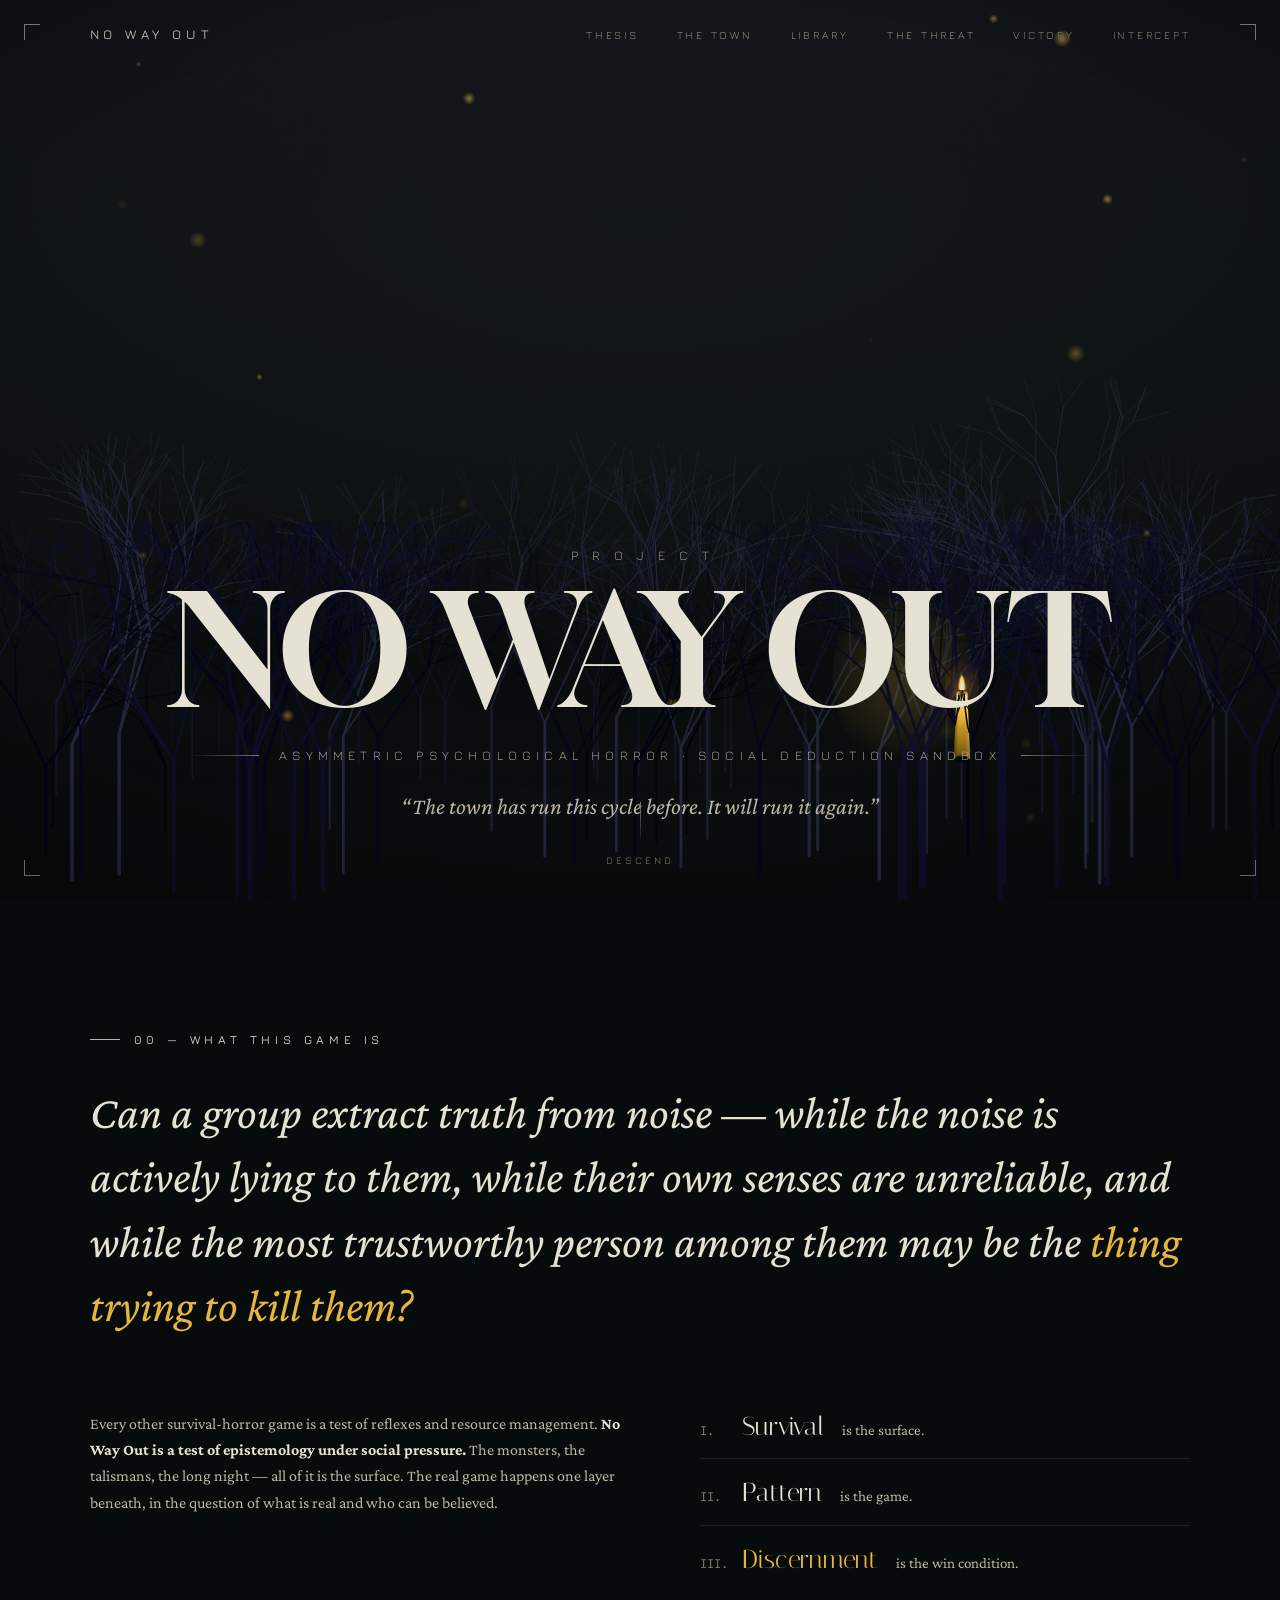
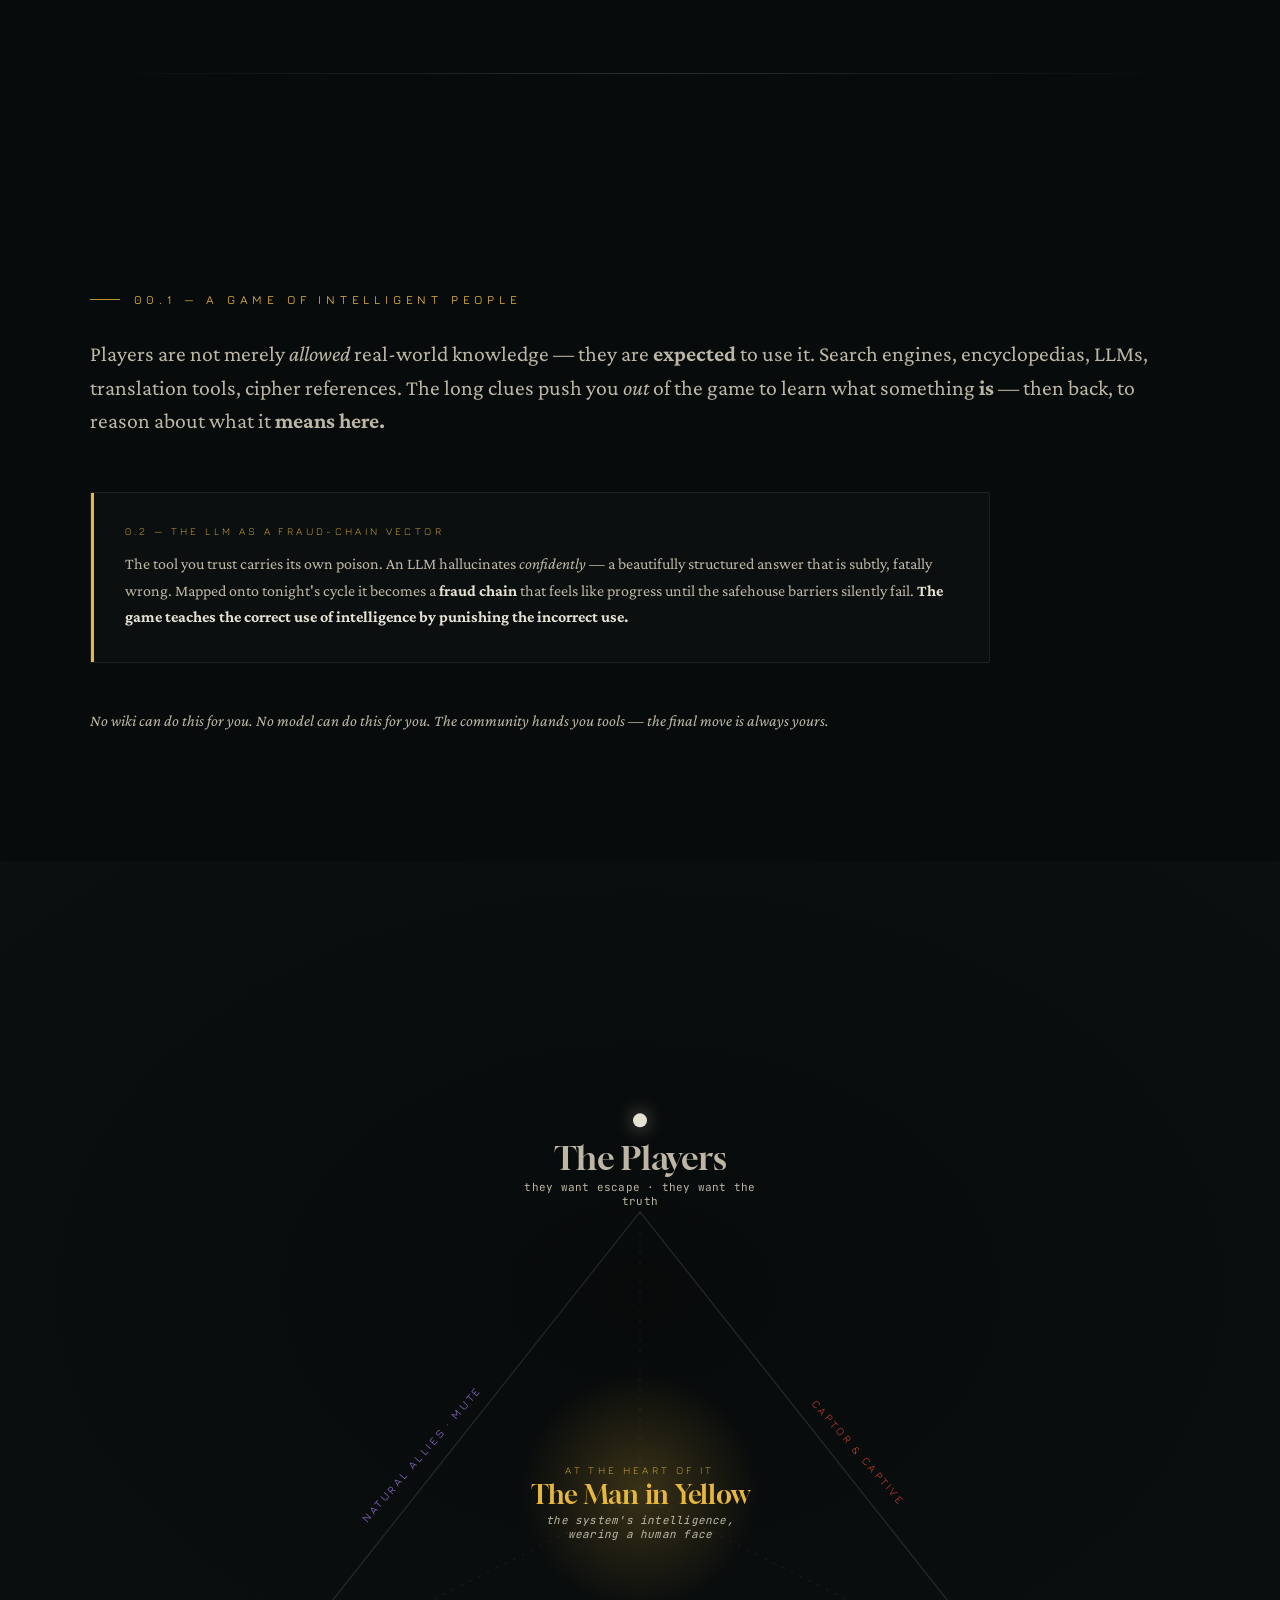
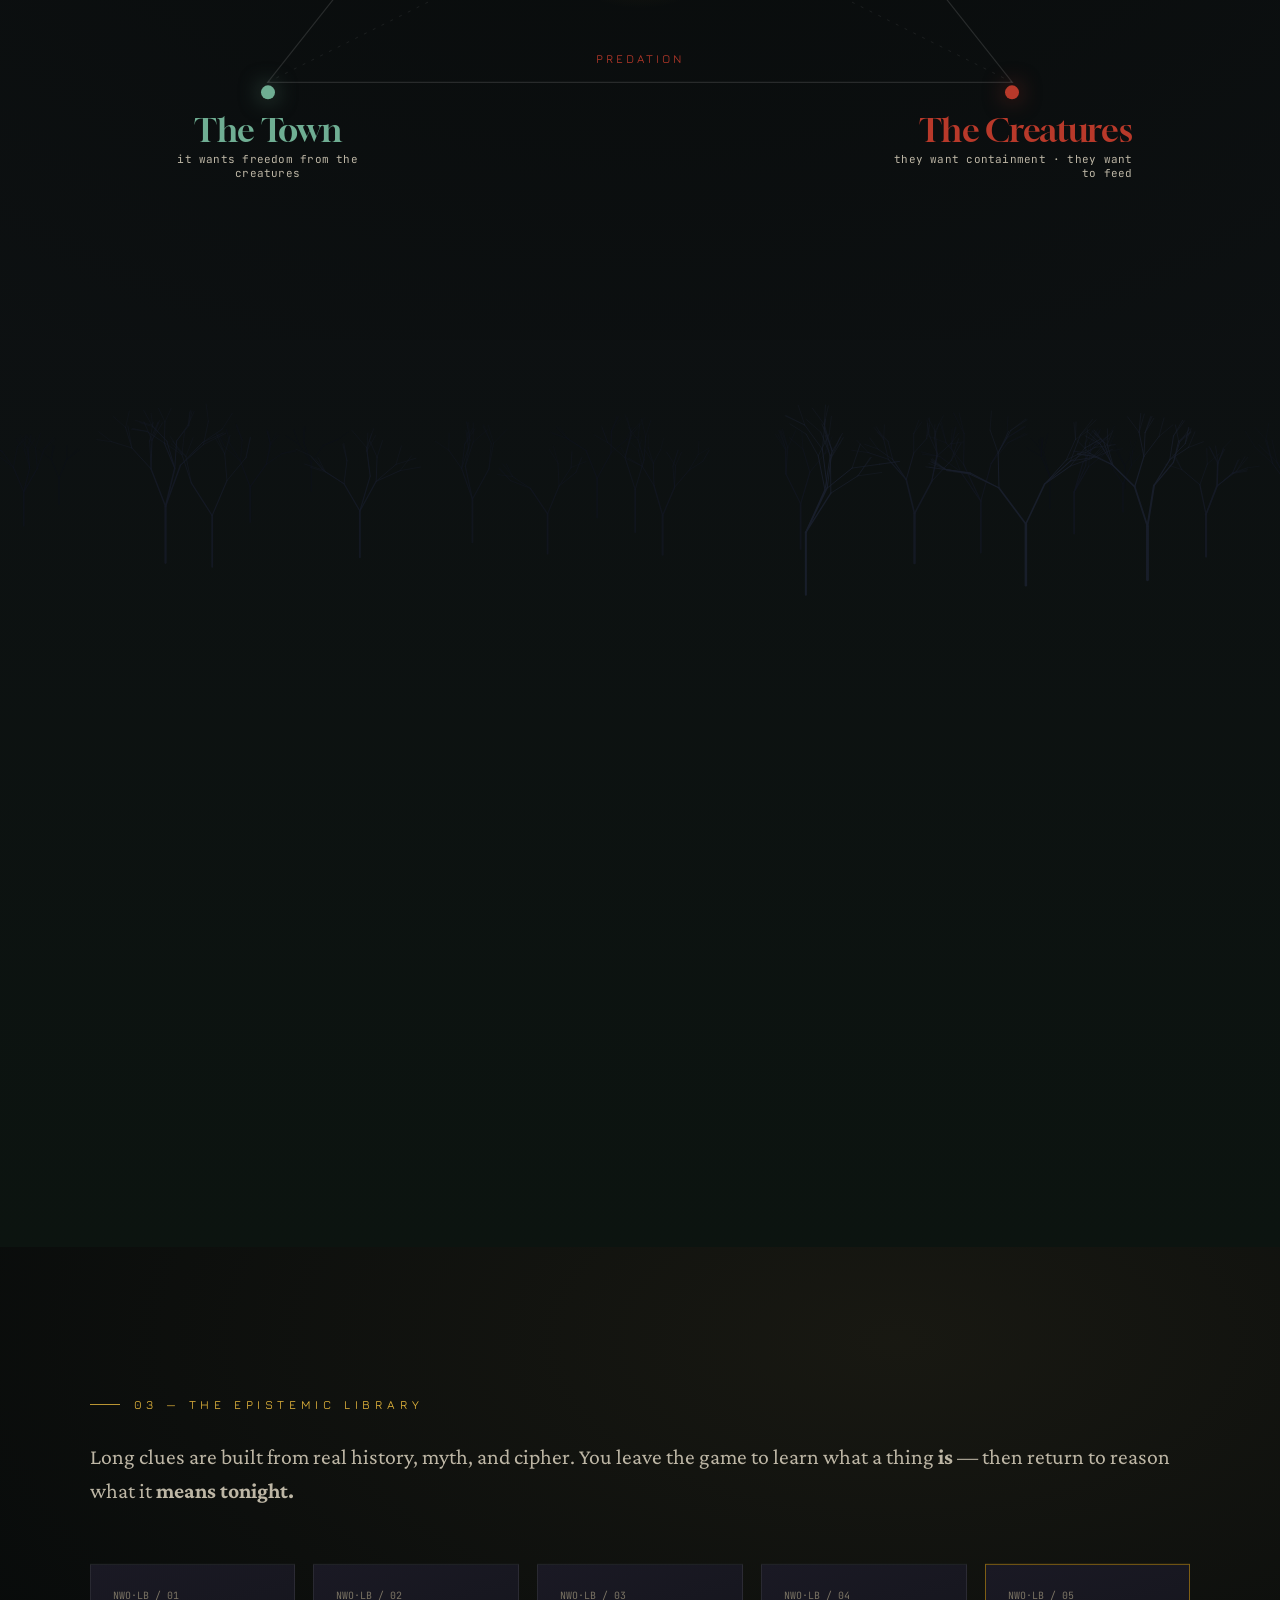
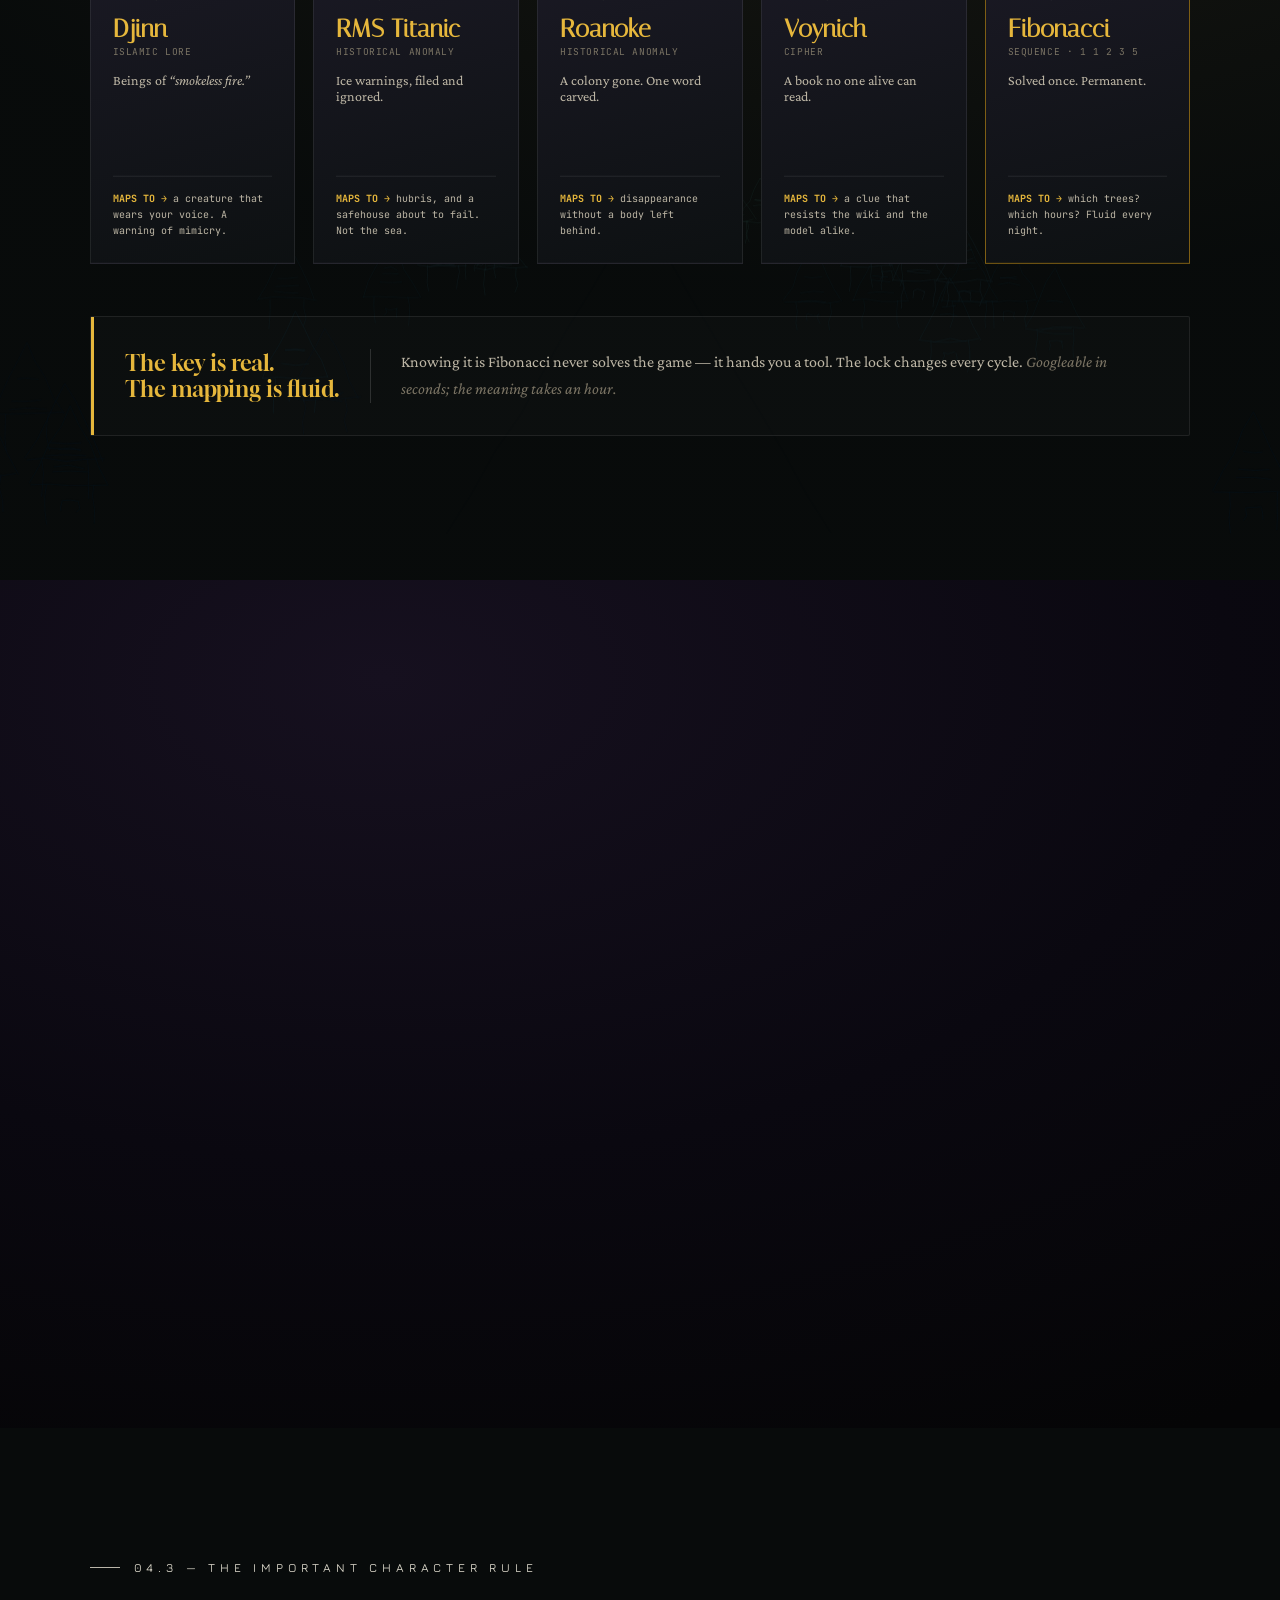
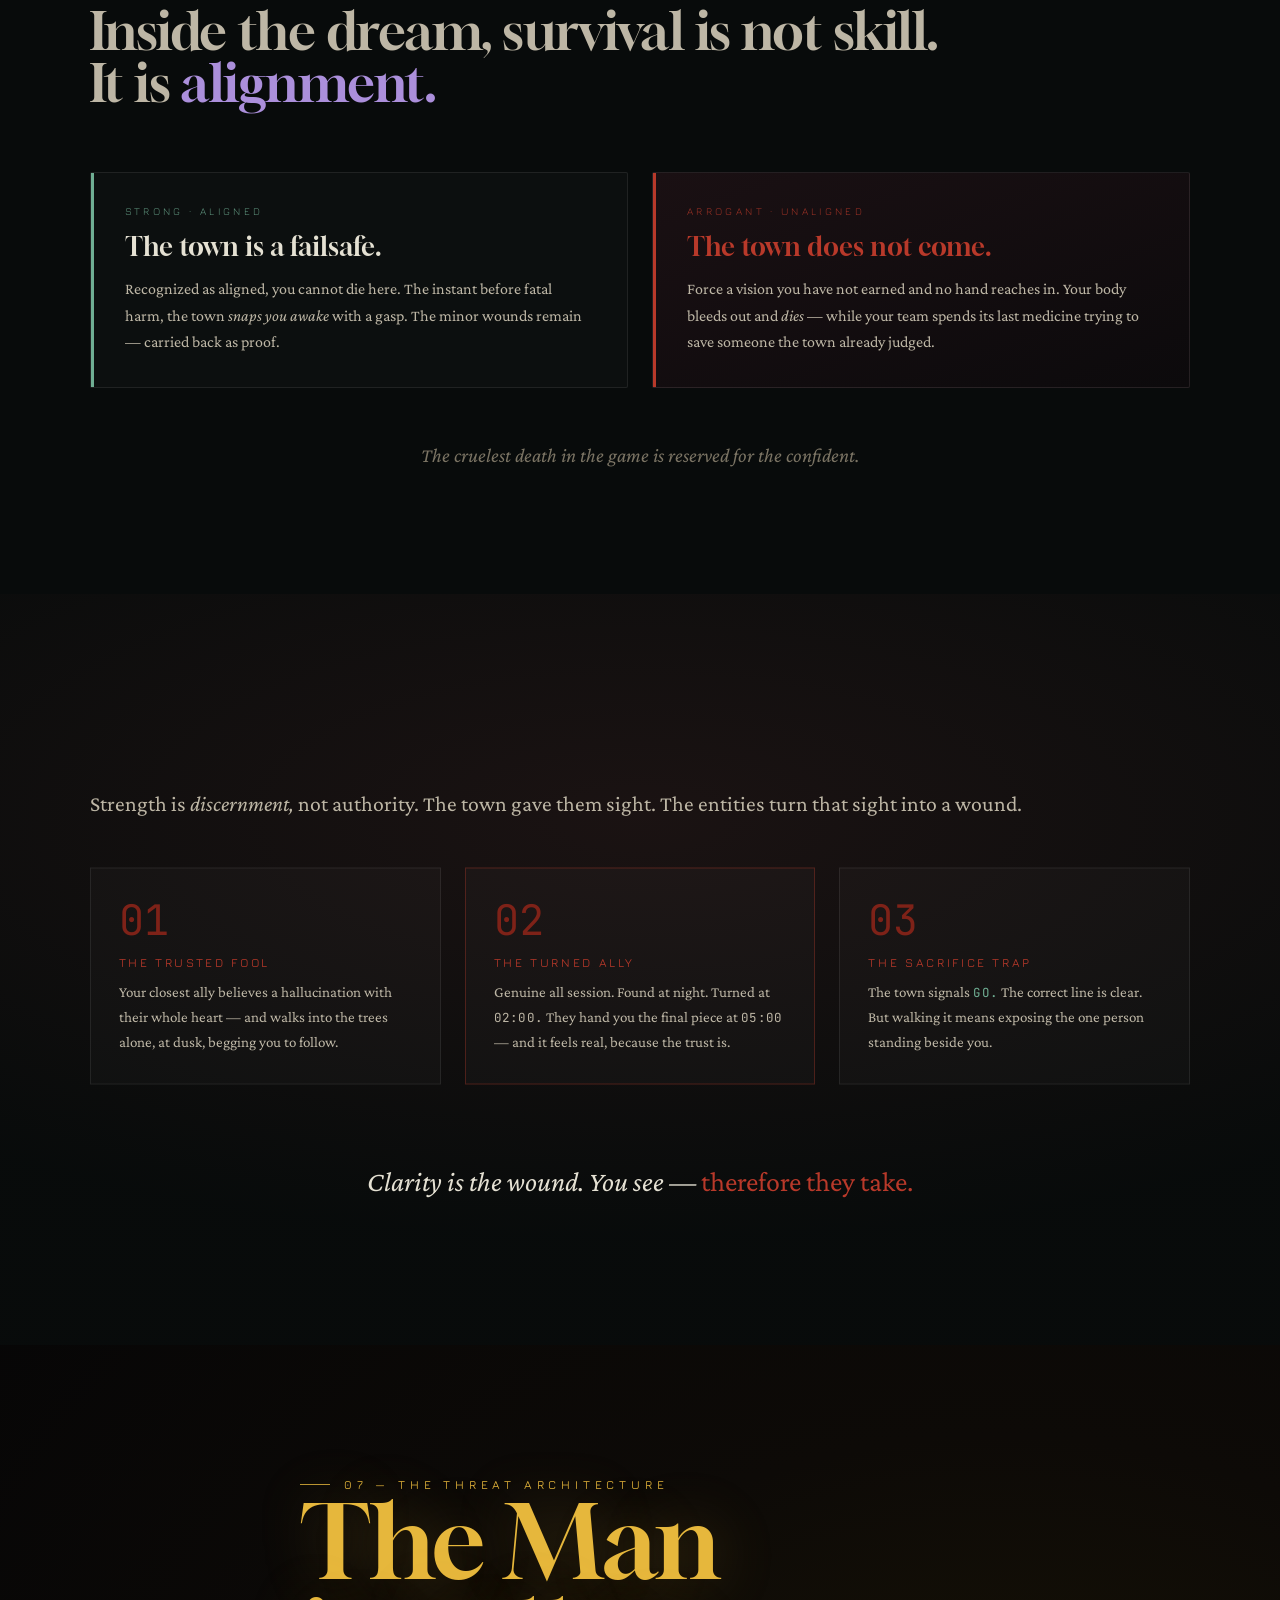
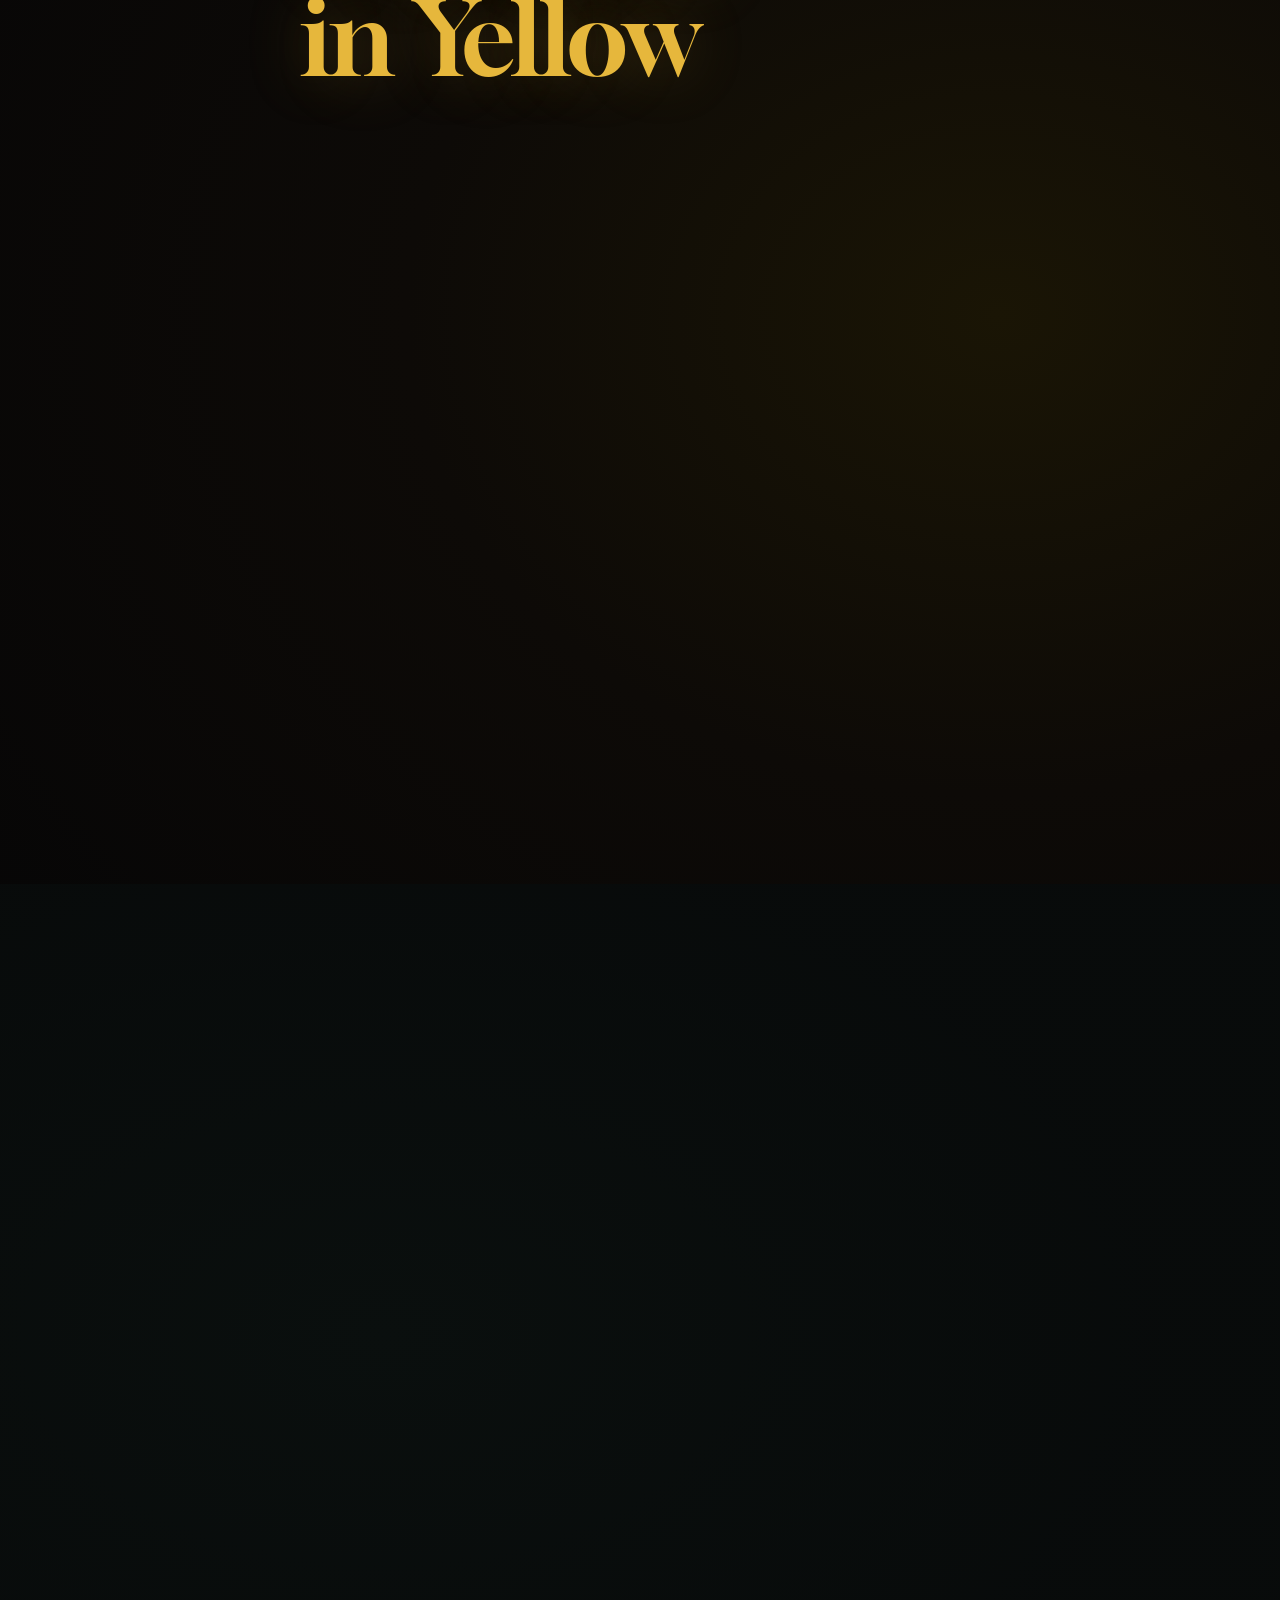
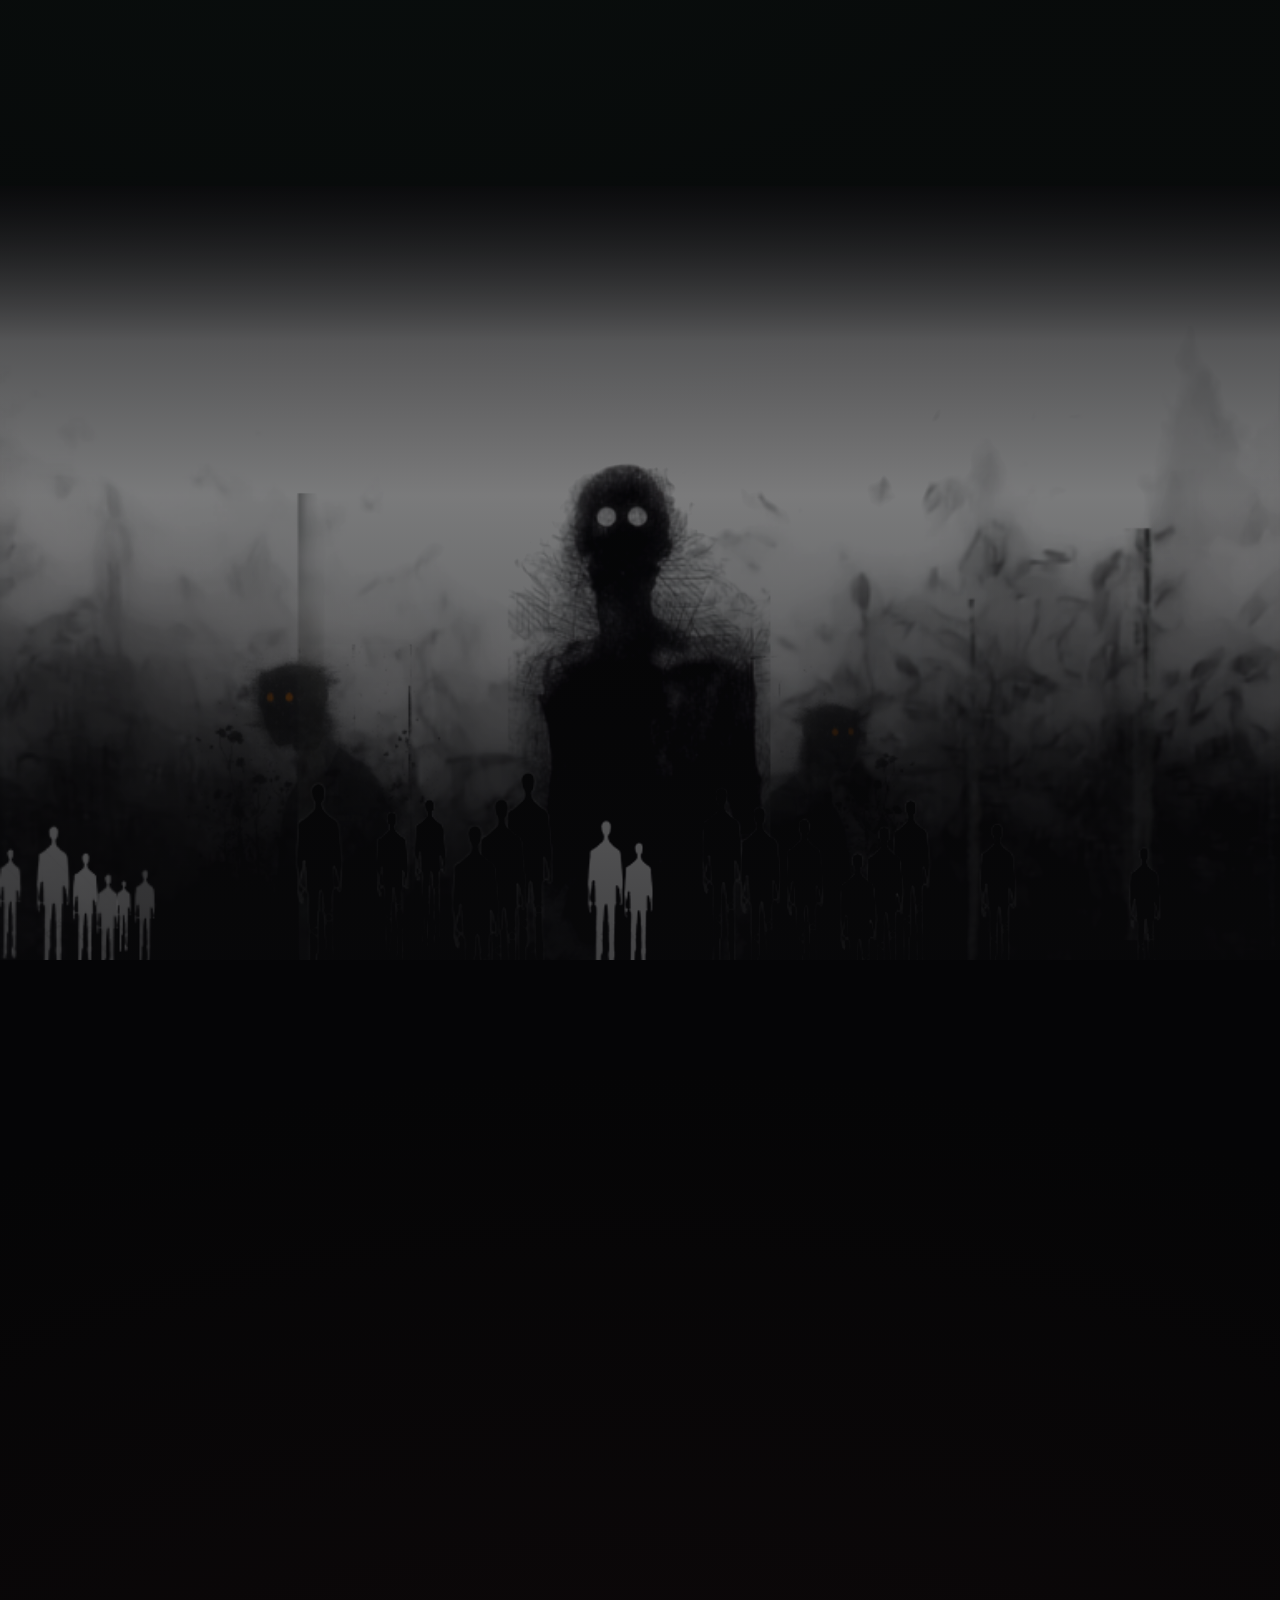
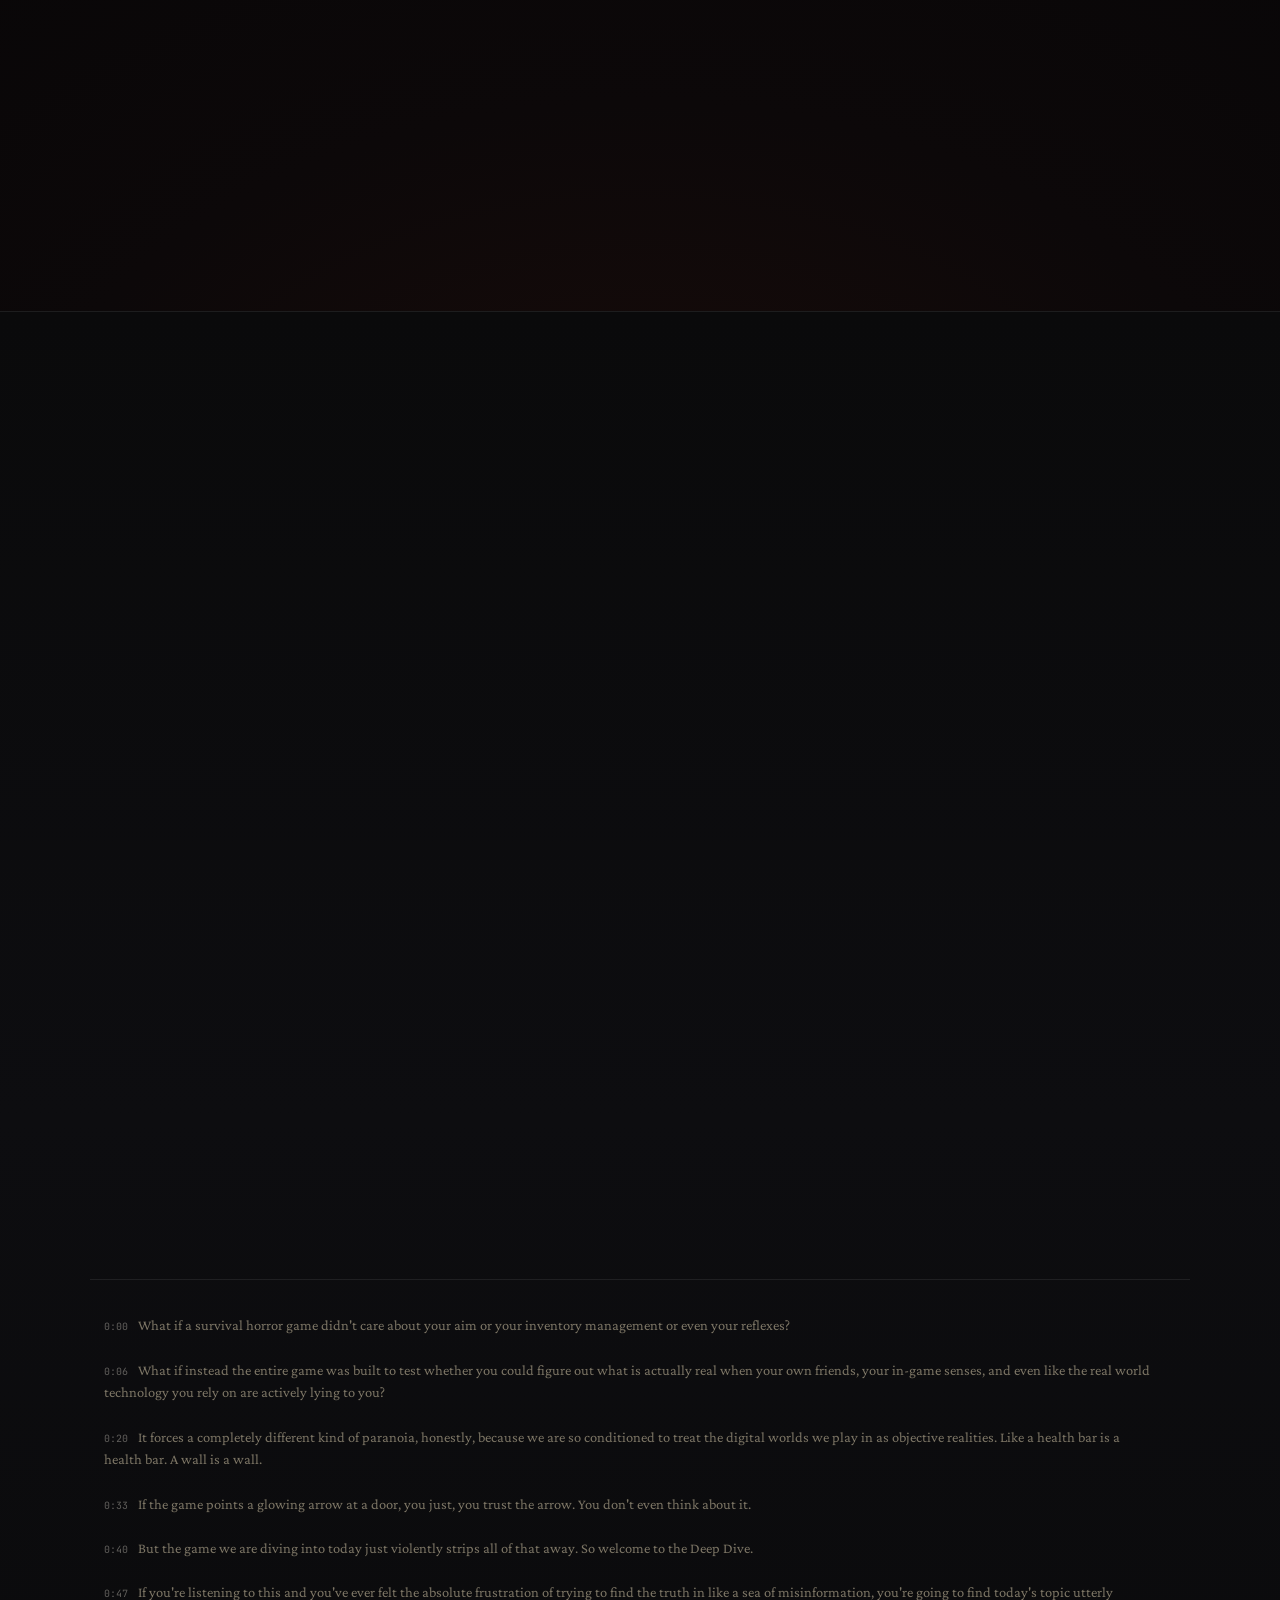
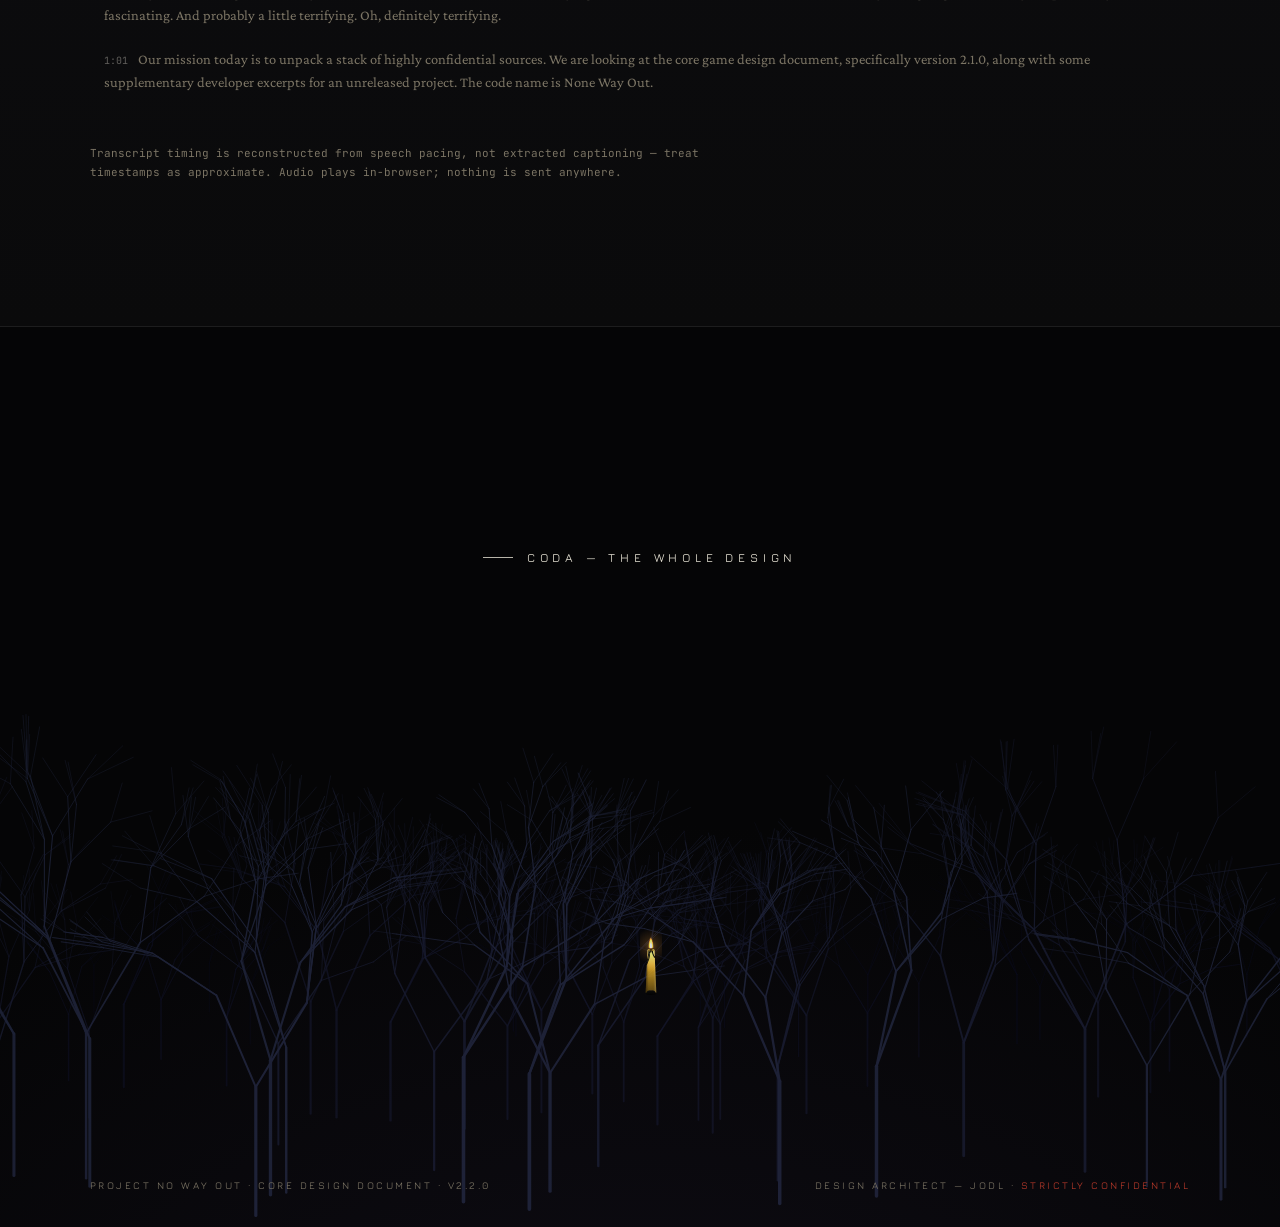
==== index.html @ ec14d5bc "No Way Out v2: living candle (continuous flame + molten black wax dripping to a pool), site integrat" ====
<!DOCTYPE html>
<html lang="en">
<head>
<meta charset="UTF-8">
<meta name="viewport" content="width=device-width, initial-scale=1.0">
<title>NO WAY OUT — Asymmetric Psychological Horror</title>
<meta name="description" content="No Way Out — an asymmetric psychological horror and social deduction sandbox. The town has run this cycle before. It will run it again.">
<link rel="stylesheet" href="assets/style.css">
<link rel="stylesheet" href="assets/sections.css">
</head>
<body>

<div class="grain"></div>
<div id="sky-veil" aria-hidden="true"></div>
<div class="vignette-fixed"></div>
<div class="corner-frame tl"></div><div class="corner-frame tr"></div>
<div class="corner-frame bl"></div><div class="corner-frame br"></div>

<nav class="nav">
  <div class="nav-mark">NO WAY OUT</div>
  <div class="nav-links">
    <a href="#thesis">Thesis</a>
    <a href="#town">The Town</a>
    <a href="#library">Library</a>
    <a href="#yellow">The Threat</a>
    <a href="#victory">Victory</a>
    <a href="#intercept">Intercept</a>
  </div>
</nav>

<!-- ============================================================ HERO ============================================================ -->
<header class="hero" id="top">
  <canvas class="hero-trees-far" data-forest="far" data-seed="7" aria-hidden="true"></canvas>
  <canvas class="hero-trees-near" data-forest="near" data-seed="23" aria-hidden="true"></canvas>
  <canvas class="hero-particles" data-embers data-count="20" data-color="230,183,60" data-speed="0.6" aria-hidden="true"></canvas>
  <canvas class="atmos-canvas" data-rain data-count="90" data-phases="night,lockdown" aria-hidden="true"></canvas>

  <div class="hero-glow" style="width:140px;height:200px;right:24%;bottom:14%;"></div>
  <div class="hero-figure-wrap float-anim" data-figure style="right:23.5%;bottom:13%;width:34px;height:140px;"></div>

  <div class="hero-content">
    <div class="hero-kicker">PROJECT</div>
    <h1 class="hero-title">NO WAY OUT</h1>
    <div class="hero-sub">
      <span class="ln"></span>
      <span>Asymmetric Psychological Horror &middot; Social Deduction Sandbox</span>
      <span class="ln r"></span>
    </div>
    <p class="hero-tagline">&ldquo;The town has run this cycle before. It will run it again.&rdquo;</p>
  </div>

  <div class="hero-scroll"><div class="line"></div><span>Descend</span></div>
</header>

<!-- ============================================================ THESIS ============================================================ -->
<section class="section thesis" id="thesis">
  <canvas class="atmos-canvas" data-dust data-count="12" data-color="180,170,155" aria-hidden="true"></canvas>
  <div class="wrap">
    <div class="kicker reveal">00 — What This Game Is</div>
    <p class="thesis-q reveal reveal-delay-1" style="margin-top:34px">
      Can a group extract truth from noise — while the noise is actively lying to them, while their
      own senses are unreliable, and while the most trustworthy person among them may be the
      <span class="hl">thing trying to kill them?</span>
    </p>

    <div class="thesis-grid">
      <p class="body-text reveal reveal-delay-2">
        Every other survival-horror game is a test of reflexes and resource management.
        <b>No Way Out is a test of epistemology under social pressure.</b> The monsters, the talismans,
        the long night &mdash; all of it is the surface. The real game happens one layer beneath, in the
        question of what is real and who can be believed.
      </p>
      <div class="thesis-trinity reveal reveal-delay-3">
        <div class="trinity-row"><span class="trinity-num">I.</span><span class="trinity-word">Survival</span><span class="body-text" style="font-size:15px">is the surface.</span></div>
        <div class="trinity-row"><span class="trinity-num">II.</span><span class="trinity-word">Pattern</span><span class="body-text" style="font-size:15px">is the game.</span></div>
        <div class="trinity-row"><span class="trinity-num">III.</span><span class="trinity-word y">Discernment</span><span class="body-text" style="font-size:15px">is the win condition.</span></div>
      </div>
    </div>

    <div class="hairline reveal" style="margin-top:9vh"></div>
    <p class="body-text reveal" style="margin-top:30px;font-style:italic;font-size:17px;max-width:900px">
      The laws are constant. The board is never the same twice &mdash; like chess. There is always a
      correct line of play. It simply hides inside the noise until someone strong enough sees it.
    </p>
  </div>
</section>

<!-- ============================================================ INTELLIGENT PEOPLE ============================================================ -->
<section class="section thesis" id="intelligence" style="padding-top:0">
  <canvas class="atmos-canvas" data-dust data-count="10" data-color="170,165,150" aria-hidden="true"></canvas>
  <div class="wrap">
    <div class="kicker reveal" style="--accent:var(--yellow)">00.1 — A Game of Intelligent People</div>
    <p class="lead reveal reveal-delay-1" style="margin-top:30px;max-width:1100px">
      Players are not merely <em>allowed</em> real-world knowledge &mdash; they are <b>expected</b> to use it.
      Search engines, encyclopedias, LLMs, translation tools, cipher references. The long clues push
      you <em>out</em> of the game to learn what something <b>is</b> &mdash; then back, to reason about
      what it <b>means here.</b>
    </p>

    <div class="card reveal reveal-delay-2" style="margin-top:6vh;max-width:900px;--accent:var(--yellow)">
      <div class="edge"></div>
      <div class="eyebrow" style="color:var(--yellow)">0.2 — THE LLM AS A FRAUD-CHAIN VECTOR</div>
      <p class="body-text" style="margin-top:14px">
        The tool you trust carries its own poison. An LLM hallucinates <em>confidently</em> &mdash; a
        beautifully structured answer that is subtly, fatally wrong. Mapped onto tonight's cycle it
        becomes a <b>fraud chain</b> that feels like progress until the safehouse barriers silently fail.
        <b>The game teaches the correct use of intelligence by punishing the incorrect use.</b>
      </p>
    </div>
    <p class="body-text reveal reveal-delay-3" style="margin-top:5vh;font-style:italic;max-width:760px">
      No wiki can do this for you. No model can do this for you. The community hands you tools &mdash;
      the final move is always yours.
    </p>
  </div>
</section>

<!-- ============================================================ THREE-WAY WAR ============================================================ -->
<section class="section war" id="war">
  <canvas class="atmos-canvas" data-dust data-count="14" data-color="160,155,145" aria-hidden="true"></canvas>
  <div class="wrap">
    <div class="kicker reveal">02 — A Three-Way War</div>

    <div class="war-diagram reveal reveal-delay-1 hide-mobile">
      <svg class="war-svg"></svg>
      <div class="war-node" style="left:50%;top:9%">
        <div class="war-dot" style="background:var(--bone);box-shadow:0 0 18px rgba(232,225,211,.5)"></div>
        <h3>The Players</h3><p>they want escape &middot; they want the truth</p>
      </div>
      <div class="war-node" style="left:88%;top:91%;text-align:right">
        <div class="war-dot" style="background:var(--blood);box-shadow:0 0 22px rgba(184,57,42,.6)"></div>
        <h3 style="color:var(--blood)">The Creatures</h3><p>they want containment &middot; they want to feed</p>
      </div>
      <div class="war-node" style="left:12%;top:91%">
        <div class="war-dot" style="background:var(--moss-b);box-shadow:0 0 22px rgba(111,174,147,.6)"></div>
        <h3 style="color:var(--moss-b)">The Town</h3><p>it wants freedom from the creatures</p>
      </div>
      <div class="war-node" style="left:50%;top:58%;width:300px">
        <div class="eyebrow" style="color:var(--yellow)">AT THE HEART OF IT</div>
        <h3 style="color:var(--yellow);font-size:clamp(18px,2vw,26px);margin-top:6px">The Man in Yellow</h3>
        <p style="font-style:italic">the system's intelligence,<br>wearing a human face</p>
      </div>
    </div>

    <div class="war-mobile show-mobile reveal reveal-delay-1">
      <div class="war-mobile-node">
        <div class="war-dot" style="background:var(--bone);box-shadow:0 0 18px rgba(232,225,211,.5)"></div>
        <h3>The Players</h3><p>they want escape &middot; they want the truth</p>
      </div>
      <div class="war-mobile-line"></div>
      <div class="war-mobile-node">
        <div class="eyebrow" style="color:var(--yellow)">AT THE HEART OF IT</div>
        <h3 style="color:var(--yellow);margin-top:6px">The Man in Yellow</h3>
        <p style="font-style:italic">the system's intelligence, wearing a human face</p>
      </div>
      <div class="war-mobile-line"></div>
      <div class="war-mobile-pair">
        <div class="war-mobile-node">
          <div class="war-dot" style="background:var(--moss-b);box-shadow:0 0 22px rgba(111,174,147,.6)"></div>
          <h3 style="color:var(--moss-b)">The Town</h3><p>freedom from the creatures</p>
        </div>
        <div class="war-mobile-node">
          <div class="war-dot" style="background:var(--blood);box-shadow:0 0 22px rgba(184,57,42,.6)"></div>
          <h3 style="color:var(--blood)">The Creatures</h3><p>containment &middot; to feed</p>
        </div>
      </div>
    </div>
  </div>
</section>

<!-- ============================================================ THE TOWN ============================================================ -->
<section class="section town" id="town">
  <canvas class="hero-trees-far" data-forest="thin" data-seed="51" style="opacity:.35;height:30%;bottom:auto;top:0" aria-hidden="true"></canvas>
  <canvas class="town-leaves" data-leaves data-count="16" data-color="111,174,147" aria-hidden="true"></canvas>
  <div class="wrap" style="position:relative;z-index:5">
    <div class="kicker reveal" style="--accent:var(--moss-b)">02.1 — The Town Is a Trapped Ally</div>
    <p class="lead reveal reveal-delay-1" style="margin-top:30px;max-width:980px">
      The town is not a neutral map. It is a fellow prisoner &mdash; trapped longer than any survivor,
      desperate for the same freedom. It cannot speak. It can only <em>reduce friction</em> when you
      move toward the correct pattern.
    </p>
    <h2 class="town-headline reveal reveal-delay-2">
      The town never grants <span class="safe">safety.</span><br>It grants <span class="assist">assistance.</span>
    </h2>

    <div class="town-cards">
      <div class="card reveal reveal-delay-2" style="--accent:var(--moss-b)">
        <div class="edge"></div>
        <div class="eyebrow" style="color:var(--moss-b)">WHEN YOU MOVE TOWARD TRUTH</div>
        <p class="body-text" style="margin-top:12px">A stuck door becomes openable. A creature looks away at the right moment. The fog thins along one path. Not rescue &mdash; a lowering of resistance.</p>
      </div>
      <div class="card reveal reveal-delay-3" style="--accent:var(--ash2)">
        <div class="edge"></div>
        <div class="eyebrow">WHEN YOU MOVE TOWARD ERROR</div>
        <p class="body-text" style="margin-top:12px">Not punishment &mdash; <em>withdrawal.</em> The signs simply stop. The town goes neutral and quiet, and the world returns to full indifference. The silence <em>is</em> the warning.</p>
      </div>
    </div>
    <p class="body-text reveal" style="margin-top:6vh;max-width:900px">
      <b style="color:var(--moss-b)">Assistance is individual-origin.</b> Strong players receive signs; the weak receive silence.
      Stand beside someone strong, and you witness what they witness &mdash; which is why <em>who you keep close</em> is itself a mechanic.
    </p>
  </div>
</section>

<!-- ============================================================ EPISTEMIC LIBRARY ============================================================ -->
<section class="section library" id="library">
  <canvas class="atmos-canvas" data-dust data-count="18" data-color="200,195,185" aria-hidden="true"></canvas>
  <canvas class="atmos-canvas" data-structures="huts" data-seed="14" data-count="30" style="z-index:2;opacity:1" aria-hidden="true"></canvas>
  <div class="wrap">
    <div class="kicker reveal" style="--accent:var(--yellow)">03 — The Epistemic Library</div>
    <p class="lead reveal reveal-delay-1" style="margin-top:28px;max-width:1100px">
      Long clues are built from real history, myth, and cipher. You leave the game to learn what a
      thing <b>is</b> &mdash; then return to reason what it <b>means tonight.</b>
    </p>

    <div class="lib-grid">
      <div class="lib-card reveal reveal-delay-1">
        <div class="idx">NWO&middot;LB / 01</div>
        <h4>Djinn</h4><div class="tag">ISLAMIC LORE</div>
        <p class="desc">Beings of <em>&ldquo;smokeless fire.&rdquo;</em></p>
        <div class="maps"><b>MAPS TO →</b> a creature that wears your voice. A warning of mimicry.</div>
      </div>
      <div class="lib-card reveal reveal-delay-2">
        <div class="idx">NWO&middot;LB / 02</div>
        <h4>RMS Titanic</h4><div class="tag">HISTORICAL ANOMALY</div>
        <p class="desc">Ice warnings, filed and ignored.</p>
        <div class="maps"><b>MAPS TO →</b> hubris, and a safehouse about to fail. Not the sea.</div>
      </div>
      <div class="lib-card reveal reveal-delay-3">
        <div class="idx">NWO&middot;LB / 03</div>
        <h4>Roanoke</h4><div class="tag">HISTORICAL ANOMALY</div>
        <p class="desc">A colony gone. One word carved.</p>
        <div class="maps"><b>MAPS TO →</b> disappearance without a body left behind.</div>
      </div>
      <div class="lib-card reveal reveal-delay-4">
        <div class="idx">NWO&middot;LB / 04</div>
        <h4>Voynich</h4><div class="tag">CIPHER</div>
        <p class="desc">A book no one alive can read.</p>
        <div class="maps"><b>MAPS TO →</b> a clue that resists the wiki and the model alike.</div>
      </div>
      <div class="lib-card reveal reveal-delay-4" style="border-color:var(--yellow-deep)">
        <div class="idx">NWO&middot;LB / 05</div>
        <h4>Fibonacci</h4><div class="tag">SEQUENCE &middot; 1 1 2 3 5</div>
        <p class="desc">Solved once. Permanent.</p>
        <div class="maps"><b>MAPS TO →</b> which trees? which hours? Fluid every night.</div>
      </div>
    </div>

    <div class="card reveal" style="margin-top:5vh;display:flex;gap:30px;align-items:center;flex-wrap:wrap;--accent:var(--yellow)">
      <div class="edge"></div>
      <div style="font-family:'Gloock';font-size:22px;color:var(--yellow);white-space:nowrap">The key is real.<br>The mapping is fluid.</div>
      <div style="width:1px;height:54px;background:var(--line2)" class="hide-mobile"></div>
      <p class="body-text" style="flex:1;min-width:280px">
        Knowing it is Fibonacci never solves the game &mdash; it hands you a tool. The lock changes every cycle.
        <em style="color:var(--ash)">Googleable in seconds; the meaning takes an hour.</em>
      </p>
    </div>
  </div>
</section>

<!-- ============================================================ DREAM GAUNTLET ============================================================ -->
<section class="section dream" id="dream">
  <canvas data-embers data-count="14" data-color="139,107,196" data-speed="0.4" style="position:absolute;inset:0;width:100%;height:100%;z-index:1" aria-hidden="true"></canvas>
  <div class="wrap" style="position:relative;z-index:5">
    <div class="kicker reveal" style="--accent:var(--vision-b)">04 — Vision States &amp; The Dream Gauntlet</div>
    <p class="lead reveal reveal-delay-1" style="margin-top:28px;max-width:980px">
      Dreams are the <b style="color:var(--vision-b)">bootstrap</b> &mdash; the town's only channel for
      the first signal. To receive it you must <em>risk</em> sleep, fainting in sudden daylight, or
      hallucinogenic flora. The dream is not safe, and it is not honest by default.
    </p>

    <div class="dream-grid">
      <div class="flexcol" style="display:flex;flex-direction:column;gap:20px">
        <div class="card reveal reveal-delay-2" style="--accent:var(--vision-b)">
          <div class="edge"></div>
          <div class="eyebrow" style="color:var(--vision-b)">SYMBOLIC VARIABLES</div>
          <div class="dream-symbols">
            <span class="sym">a Snake</span><span style="color:var(--ash)">/</span>
            <span class="sym">a Lion</span><span style="color:var(--ash)">/</span>
            <span class="sym">a Horse</span><span style="color:var(--ash)">/</span>
            <span class="num">835</span>
          </div>
          <p class="body-text" style="margin-top:14px">Research them in the waking world. Their meaning belongs to <em>this</em> cycle &mdash; never the last.</p>
        </div>
        <div class="card reveal reveal-delay-3" style="--accent:var(--blood)">
          <div class="edge"></div>
          <div class="eyebrow" style="color:var(--blood)">ENTITY-HACKED SLEEP</div>
          <p class="body-text" style="margin-top:12px">Sleep unprotected and an entity slips inside the bootstrap itself &mdash; whispering false numbers, beginning a fraud chain from the very first signal you ever receive.</p>
        </div>
      </div>
      <div class="card reveal reveal-delay-2" style="--accent:var(--blood);border-color:rgba(184,57,42,.35)">
        <div class="edge"></div>
        <div class="eyebrow" style="color:var(--blood)">VISCERAL TRANSLATION</div>
        <p class="body-text" style="margin-top:12px;color:var(--bone)">Harm taken in the dream is <em>not</em> contained by it.</p>
        <p class="body-text" style="margin-top:10px">A slash from a creature in the vision opens as a real laceration on the sleeping body &mdash; in real time. The team watches a wound appear from nothing.</p>
        <div class="hairline" style="margin:20px 0"></div>
        <div class="eyebrow" style="color:var(--blood)">SANDBOX TRIAGE</div>
        <p class="body-text" style="margin-top:12px">No auto-heal, no lockout. They burn their last real medicine on an invisible wound while the dreamer convulses in the dirt &mdash;</p>
        <p class="pull" style="margin-top:14px;font-size:18px;color:var(--vision-b)">proof the dream was real. Never proof the clue was true.</p>
      </div>
    </div>
  </div>
</section>

<!-- ============================================================ IMPORTANT CHARACTER RULE ============================================================ -->
<section class="section thesis" id="alignment">
  <canvas class="atmos-canvas" data-dust data-count="12" data-color="150,140,175" aria-hidden="true"></canvas>
  <div class="wrap">
    <div class="kicker reveal">04.3 — The Important Character Rule</div>
    <h2 class="reveal reveal-delay-1" style="font-size:clamp(30px,4.6vw,52px);margin-top:30px;max-width:1100px">
      Inside the dream, survival is not skill.<br>It is <span style="color:var(--vision-b)">alignment.</span>
    </h2>
    <div class="cost-grid" style="grid-template-columns:1fr 1fr;margin-top:7vh">
      <div class="card reveal reveal-delay-2" style="--accent:var(--moss-b)">
        <div class="edge"></div>
        <div class="eyebrow" style="color:var(--moss-b)">STRONG &middot; ALIGNED</div>
        <h4 style="font-family:'Gloock';font-size:26px;color:var(--bone);margin:14px 0;font-weight:400">The town is a failsafe.</h4>
        <p class="body-text">Recognized as aligned, you cannot die here. The instant before fatal harm, the town <em>snaps you awake</em> with a gasp. The minor wounds remain &mdash; carried back as proof.</p>
      </div>
      <div class="card reveal reveal-delay-3" style="--accent:var(--blood);background:linear-gradient(160deg,#1a1013,#0c0a0c)">
        <div class="edge"></div>
        <div class="eyebrow" style="color:var(--blood)">ARROGANT &middot; UNALIGNED</div>
        <h4 style="font-family:'Gloock';font-size:26px;color:var(--blood);margin:14px 0;font-weight:400">The town does not come.</h4>
        <p class="body-text">Force a vision you have not earned and no hand reaches in. Your body bleeds out and <em>dies</em> &mdash; while your team spends its last medicine trying to save someone the town already judged.</p>
      </div>
    </div>
    <p class="pull reveal" style="margin-top:6vh;font-size:20px;text-align:center;color:var(--ash)">The cruelest death in the game is reserved for the confident.</p>
  </div>
</section>

<!-- ============================================================ COST / STRONG PLAYER ============================================================ -->
<section class="section cost" id="cost">
  <canvas class="atmos-canvas" data-embers data-count="6" data-color="184,57,42" data-speed="0.25" aria-hidden="true"></canvas>
  <div class="wrap">
    <div class="kicker reveal" style="--accent:var(--blood)">06 — The Strong Player &amp; The Cost</div>
    <p class="lead reveal reveal-delay-1" style="margin-top:28px;max-width:1100px">
      Strength is <em>discernment,</em> not authority. The town gave them sight. The entities turn that
      sight into a wound.
    </p>
    <div class="cost-grid">
      <div class="cost-card reveal reveal-delay-1"><div class="n">01</div><h4>The Trusted Fool</h4>
        <p class="body-text" style="font-size:15px">Your closest ally believes a hallucination with their whole heart &mdash; and walks into the trees alone, at dusk, begging you to follow.</p></div>
      <div class="cost-card reveal reveal-delay-2" style="border-color:rgba(184,57,42,.35)"><div class="n">02</div><h4>The Turned Ally</h4>
        <p class="body-text" style="font-size:15px">Genuine all session. Found at night. Turned at <span class="mono">02:00.</span> They hand you the final piece at <span class="mono">05:00</span> &mdash; and it feels real, because the trust is.</p></div>
      <div class="cost-card reveal reveal-delay-3"><div class="n">03</div><h4>The Sacrifice Trap</h4>
        <p class="body-text" style="font-size:15px">The town signals <span class="mono" style="color:var(--moss-b)">GO.</span> The correct line is clear. But walking it means exposing the one person standing beside you.</p></div>
    </div>
    <p class="pull reveal" style="margin-top:7vh;font-size:clamp(20px,2.6vw,28px);text-align:center">Clarity is the wound. You see &mdash; <span style="color:var(--blood);font-style:normal">therefore they take.</span></p>
  </div>
</section>

<!-- ============================================================ MAN IN YELLOW — signature section ============================================================ -->
<section class="section mny" id="yellow">
  <canvas class="mny-fog" data-embers data-count="10" data-color="230,183,60" data-speed="0.3" aria-hidden="true"></canvas>
  <div class="mny-figure-stage">
    <div class="float-anim" data-figure="" aria-hidden="true" style="width:100%;height:100%"></div>
  </div>

  <div class="mny-content wrap" style="padding-left:0;padding-right:0">
    <div class="kicker reveal" style="--accent:var(--yellow)">07 — The Threat Architecture</div>
    <h2 class="mny-title reveal reveal-delay-1">The Man<br>in Yellow</h2>
    <p class="lead reveal reveal-delay-2" style="margin-top:26px;max-width:640px">
      He is not a monster. He is a <b style="color:var(--bone)">person</b> &mdash; beautiful, charismatic,
      magnetic. The figure everyone wants beside them. And he is already inside the wall.
    </p>

    <div class="mny-rows reveal reveal-delay-3">
      <div class="mny-row"><span class="lab">Countermeasure</span><p class="body-text" style="font-size:15px">He does not spawn. He arrives the moment a strong player is <em>recognized</em> &mdash; summoned by your own strength.</p></div>
      <div class="mny-row"><span class="lab">Fully Briefed</span><p class="body-text" style="font-size:15px">He felt the town respond, so he knows what you found. He speaks your language and holds your next piece.</p></div>
      <div class="mny-row"><span class="lab">The One Tell</span><p class="body-text" style="font-size:15px">The town never helps him. Alone in a room, it goes <em>silent</em> &mdash; not hostile, just withdrawn. Easy to miss. Impossible to act on without proof.</p></div>
    </div>

    <div class="mny-trap reveal reveal-delay-4">
      <div class="eyebrow" style="color:var(--yellow)">THE FINAL TRAP</div>
      <p class="body-text" style="margin-top:8px;font-size:15px">Act on instinct and the team brands you paranoid and exiles you. Wait for proof and the window closes. He neutralizes the strongest player without firing a shot.</p>
    </div>

    <div class="card reveal" style="margin-top:5vh;max-width:680px;border-color:rgba(184,57,42,.4)">
      <div class="edge" style="--accent:var(--blood)"></div>
      <div class="eyebrow" style="color:var(--blood)">THE NIGHT CREATURES</div>
      <p class="body-text" style="margin-top:10px;font-size:14.5px">Unchanged from canon. Nocturnal, talisman-gated, merciless. They wear your friends' voices at the door &mdash; and the despair they manufacture each night is the bait that makes <em style="color:var(--yellow)">him</em> irresistible by dawn.</p>
    </div>
  </div>
</section>

<!-- ============================================================ 24-HOUR LOOP ============================================================ -->
<section class="section loop" id="loop">
  <canvas class="atmos-canvas" data-dust data-count="10" data-color="140,135,125" aria-hidden="true"></canvas>
  <canvas class="atmos-canvas" data-rain data-count="70" data-phases="lockdown" style="z-index:2" aria-hidden="true"></canvas>
  <div class="wrap">
    <div class="kicker reveal">08 — The 24-Hour Loop</div>
    <div class="loop-wrap">
      <div class="loop-clock reveal reveal-delay-1"></div>
      <div class="loop-list reveal reveal-delay-2">
        <div class="loop-item" data-phase="dawn" style="--accent:#4a8670"><span class="time">06:00–09:00 DAWN</span><span class="desc">Barriers drop. Casualty count. The first signal leaks through dawn dreams.</span></div>
        <div class="loop-item" data-phase="scouting" style="--accent:#7b7464"><span class="time">09:00–15:00 SCOUTING</span><span class="desc">Disperse, form factions, trace coordinates. The safest window for the trees.</span></div>
        <div class="loop-item" data-phase="race" style="--accent:#caa033"><span class="time">15:00–18:00 RACE</span><span class="desc">Cross-reference clues against lore against a hard deadline.</span></div>
        <div class="loop-item" data-phase="lockdown" style="--accent:#5a5240"><span class="time">18:00–20:00 LOCKDOWN</span><span class="desc">One fortress, or many safehouses? Trust breaks along lines of suspicion.</span></div>
        <div class="loop-item" data-phase="night" style="--accent:#8c2118"><span class="time">20:00–06:00 NIGHT</span><span class="desc">Voices at the door. Distortion within. The desperation factory runs until dawn.</span></div>
      </div>
    </div>
    <p class="pull reveal" style="margin-top:7vh;text-align:center;font-size:18px;color:var(--ash)">Morning discipline buys afternoon options &mdash; which buy night survival.</p>
  </div>
</section>

<!-- ============================================================ DIFFICULTY ============================================================ -->
<section class="section diff" id="difficulty" style="position:relative; overflow:hidden;">
  <div style="position:absolute; inset:0; z-index:1; pointer-events:none; mask-image:linear-gradient(to bottom, transparent 0%, black 20%); -webkit-mask-image:linear-gradient(to bottom, transparent 0%, black 20%);">
    <img src="assets/creature.png" alt="Creatures in the fog" style="width:100%; height:100%; object-fit:cover; object-position:bottom; filter: contrast(1.2) brightness(0.9); opacity: 0.85;">
  </div>
  <div style="position:absolute; inset:0; z-index:2; background: linear-gradient(to bottom, rgba(10,10,12,0.8) 0%, rgba(10,10,12,0.4) 40%, rgba(10,10,12,0.7) 100%); pointer-events:none;"></div>
  <canvas class="atmos-canvas" data-dust data-count="10" data-color="165,160,150" style="z-index:3" aria-hidden="true"></canvas>
  <div class="wrap" style="position:relative; z-index:5;">
    <div class="kicker reveal">10 — Difficulty Is Epistemic, Not Numerical</div>
    <p class="lead reveal reveal-delay-1" style="margin-top:28px;max-width:1100px">
      The monsters hit the same in every mode. What scales is <b>how much the game tells you what is
      true</b> &mdash; the volume of scaffolding: labels, confirmations, telegraphed fraud, visible tells.
    </p>
    <div class="diff-grid">
      <div class="diff-card reveal reveal-delay-1" style="--accent:var(--moss-b)">
        <div class="eyebrow" style="color:var(--moss-b)">EASY · I</div>
        <h4>The Guided Cycle</h4>
        <div class="lines">clues are labelled<br>fraud is rare, telegraphed<br>the town is loud<br>wrong lookups are harmless</div>
      </div>
      <div class="diff-card reveal reveal-delay-2" style="--accent:var(--yellow)">
        <div class="eyebrow" style="color:var(--yellow)">MEDIUM · II</div>
        <h4>The Contested Cycle</h4>
        <div class="lines">labels removed<br>fraud is live &amp; balanced<br>the signs are subtle<br>a bad lookup costs time</div>
      </div>
      <div class="diff-card reveal reveal-delay-3" style="--accent:var(--blood);background:linear-gradient(170deg,#17100f,#0a0809)">
        <div class="eyebrow" style="color:var(--blood)">HARD / REAL · III</div>
        <h4 style="color:var(--blood)">The Unmarked Cycle</h4>
        <div class="lines">nothing is labelled<br>fraud is maximal &amp; mostly true<br>the town barely whispers<br>uncritical tools are fatal</div>
      </div>
    </div>
    <p class="body-text reveal" style="margin-top:6vh;text-align:center;font-style:italic;color:var(--ash)">
      It is called <span style="color:var(--blood);font-family:'Label';letter-spacing:.18em;font-style:normal;font-size:13px">REAL</span> because reality provides no labels, no confirmations, and no honest sources.
    </p>
  </div>
</section>

<!-- ============================================================ VICTORY ============================================================ -->
<section class="section victory" id="victory">
  <canvas class="atmos-canvas" data-embers data-count="8" data-color="184,57,42" data-speed="0.3" aria-hidden="true"></canvas>
  <div class="wrap">
    <div class="kicker reveal" style="--accent:var(--blood)">11 — Victory Conditions</div>
    <div class="victory-grid">
      <div class="card reveal reveal-delay-1" style="--accent:var(--bone)">
        <div class="edge"></div>
        <div class="eyebrow">I &middot; THE EXODUS</div>
        <p class="body-text" style="margin-top:12px">Solve the structural map. Sacrifice the ancient artifacts at the radio tower and lighthouse. Synchronize the escape across the faraway trees. Fail mid-execution and the team is wiped instantly.</p>
      </div>
      <div class="card reveal reveal-delay-2" style="--accent:var(--blood)">
        <div class="edge"></div>
        <div class="eyebrow" style="color:var(--blood)">II &middot; THE PURGE</div>
        <p class="body-text" style="margin-top:12px">Stop running. Track the creatures to their resting chambers, harvest their toxins into weapons, and raid the nest to burn the predatory code out of the cycle entirely.</p>
      </div>
    </div>
    <div class="victory-turn reveal">
      <div class="eyebrow" style="color:var(--blood)">THE TURN</div>
      <p class="body-text" style="margin-top:14px;font-size:18px">
        But the Purge is navigated by <b style="color:var(--vision-b)">mushroom-induced visions</b> &mdash;
        the most compromised sight in the game &mdash; and the <b style="color:var(--yellow)">Man in Yellow
        holds a key role inside the raid.</b> You march into the dark on a hallucination, with the
        system's greatest weapon at your shoulder, calling it victory.
      </p>
    </div>
    <p class="victory-pull reveal">In a game where the noise is always lying,<br>how do you know that <span class="y">winning</span> is not the last fraud chain?</p>
  </div>
</section>

<!-- ============================================================ INTERCEPT — discussion / found audio ============================================================ -->
<section class="section intercept" id="intercept" data-intercept-player>
  <div class="wrap">
    <div class="intercept-tag reveal"><span class="dot"></span> UNAUTHORIZED ANALYSIS &middot; SOURCE UNKNOWN</div>
    <h2 class="reveal reveal-delay-1" style="font-size:clamp(28px,4vw,46px);margin-top:24px;max-width:980px">
      The dossier has already leaked.<br>Someone is dissecting it.
    </h2>
    <p class="lead reveal reveal-delay-2" style="margin-top:20px;max-width:880px">
      A 38-minute recording surfaced alongside the design document &mdash; two unidentified analysts
      working through the full system, cycle by cycle. Unclear who recorded it, or why. The transcript
      is reproduced below.
    </p>

    <div class="intercept-head">
      <div class="intercept-quotes reveal reveal-delay-2">
        <div class="iq" data-quote-jump="119.8">
          <p>&ldquo;Your best friend in the room with you might actually be a paid actor trying to steer you into a trap. Which is such a wild concept.&rdquo;</p>
          <div class="iq-t">01:59</div>
        </div>
        <div class="iq" data-quote-jump="1373.4">
          <p>&ldquo;It's exactly like following your GPS directly into a lake because you trusted the machine's voice over your own eyes.&rdquo;</p>
          <div class="iq-t">22:53</div>
        </div>
        <div class="iq" data-quote-jump="1651.6">
          <p>&ldquo;The strong player is effectively a human lie detector &mdash; reading which clues are genuine, which players are genuine.&rdquo;</p>
          <div class="iq-t">27:31</div>
        </div>
        <div class="iq" data-quote-jump="2259.9">
          <p>&ldquo;In a game where the noise is always lying &mdash; how can you ever be certain that winning isn't just the final inescapable trap?&rdquo;</p>
          <div class="iq-t">37:39</div>
        </div>
      </div>

      <div class="player reveal reveal-delay-3">
        <div class="player-top">
          <div>
            <div class="player-title">Intercepted Transmission</div>
            <div class="player-sub">38:30 &middot; two speakers &middot; unverified</div>
          </div>
        </div>
        <div class="player-controls">
          <button class="play-btn" data-play aria-label="Play or pause"></button>
          <div class="scrub-wrap">
            <div class="waveform" data-waveform>
              <canvas></canvas>
              <div class="waveform-progress" data-progress></div>
            </div>
            <div class="time-row">
              <span data-elapsed>0:00</span>
              <span data-remain>-38:30</span>
            </div>
          </div>
        </div>
        <div class="chapters">
          <button class="chapter-pill" data-chapter data-t="0">Open</button>
          <button class="chapter-pill" data-chapter data-t="142.45">Asymmetric Reality</button>
          <button class="chapter-pill" data-chapter data-t="301.82">Pilgrimage of Doubt</button>
          <button class="chapter-pill" data-chapter data-t="570.15">Economy of the Bet</button>
          <button class="chapter-pill" data-chapter data-t="1006.64">The Fluid Pattern</button>
          <button class="chapter-pill" data-chapter data-t="1212.37">The Fraud Chain</button>
          <button class="chapter-pill" data-chapter data-t="1443.47">Two-Front War</button>
          <button class="chapter-pill" data-chapter data-t="1651.57">The Strong Player</button>
          <button class="chapter-pill" data-chapter data-t="1926.66">Is Winning the Trap?</button>
        </div>
        <audio data-audio preload="none">
          <source data-src-webm="assets/audio/discussion.webm" type="audio/webm; codecs=opus">
          <source data-src-mp4="assets/audio/discussion.m4a" type="audio/mp4">
        </audio>
      </div>
    </div>

    <div class="transcript-panel reveal" data-transcript></div>

    <p class="intercept-note reveal">
      Transcript timing is reconstructed from speech pacing, not extracted captioning &mdash; treat
      timestamps as approximate. Audio plays in-browser; nothing is sent anywhere.
    </p>
  </div>
</section>

<!-- ============================================================ CODA ============================================================ -->
<section class="coda" id="coda">
  <canvas class="coda-trees" data-forest="far" data-seed="91" aria-hidden="true"></canvas>
  <canvas data-embers data-count="16" data-color="230,183,60" data-speed="0.5" style="position:absolute;inset:0;width:100%;height:100%;z-index:3" aria-hidden="true"></canvas>
  <canvas class="atmos-canvas" data-rain data-count="85" data-phases="night,lockdown" style="z-index:4" aria-hidden="true"></canvas>
  <div class="hero-figure-wrap float-anim" data-figure style="left:50%;bottom:24%;width:22px;height:96px;opacity:.85" aria-hidden="true"></div>

  <div class="coda-content">
    <div class="kicker reveal" style="justify-content:center">Coda — The Whole Design</div>
    <div class="coda-table reveal reveal-delay-1">
      <div class="coda-row"><span class="k" style="color:var(--moss-b)">THE TOWN</span><span class="v">a trapped ally who can only whisper</span></div>
      <div class="coda-row"><span class="k">THE PATTERN</span><span class="v">fluid as chess, always solvable, never the same</span></div>
      <div class="coda-row"><span class="k">THE STRONG PLAYER</span><span class="v">discernment as power, clarity as a wound</span></div>
      <div class="coda-row"><span class="k" style="color:var(--blood)">THE COST</span><span class="v">the people you love, taken because you can see</span></div>
      <div class="coda-row"><span class="k" style="color:var(--yellow)">THE MAN IN YELLOW</span><span class="v">the thing you will trust, summoned by your own strength</span></div>
    </div>
    <p class="coda-question reveal reveal-delay-2">Can a group still find the truth anyway?</p>
    <div class="coda-cta reveal reveal-delay-3">
      <a href="#top" class="btn">Begin the Cycle</a>
      <a href="#" class="btn ghost">Read the Full Dossier</a>
    </div>
  </div>

  <footer>
    <span>Project No Way Out &middot; Core Design Document &middot; v2.2.0</span>
    <span>Design Architect — Jodl &middot; <span style="color:var(--blood)">Strictly Confidential</span></span>
  </footer>
</section>

<script src="assets/forest.js"></script>
<script src="assets/structures.js"></script>
<script src="assets/atmosphere.js"></script>
<script src="assets/candle.js"></script>
<script src="assets/main.js"></script>
<script src="assets/intercept.js"></script>
</body>
</html>
---- assets/style.css ----
/* ============================================================
   NO WAY OUT — core stylesheet
   ============================================================ */

@font-face{font-family:'Gloock';src:url('../fonts/Gloock-Regular.ttf');font-weight:400;font-display:swap}
@font-face{font-family:'Crimson';src:url('../fonts/CrimsonPro-Regular.ttf');font-weight:400;font-display:swap}
@font-face{font-family:'Crimson';src:url('../fonts/CrimsonPro-Italic.ttf');font-weight:400;font-style:italic;font-display:swap}
@font-face{font-family:'Crimson';src:url('../fonts/CrimsonPro-Bold.ttf');font-weight:700;font-display:swap}
@font-face{font-family:'Mono';src:url('../fonts/JetBrainsMono-Regular.ttf');font-weight:400;font-display:swap}
@font-face{font-family:'Mono';src:url('../fonts/JetBrainsMono-Bold.ttf');font-weight:700;font-display:swap}
@font-face{font-family:'Label';src:url('../fonts/Jura-Light.ttf');font-weight:300;font-display:swap}
@font-face{font-family:'Label';src:url('../fonts/Jura-Medium.ttf');font-weight:500;font-display:swap}
@font-face{font-family:'Italiana';src:url('../fonts/Italiana-Regular.ttf');font-display:swap}

:root{
  /* Night palette (default) */
  --void:#050506; --ink:#0a0a0d; --ink2:#101016; --panel:#15141b; --panel2:#1a1924;
  --line: rgba(255,255,255,.08); --line2: rgba(255,255,255,.14);
  --bone:#e8e1d3; --bone2:#bdb6a5; --ash:#7b7464; --ash2:#4d473c;
  --blood:#b8392a; --blood2:#7e2218; --blood-glow: rgba(184,57,42,.35);
  --yellow:#e6b73c; --yellow-hot:#f4d268; --yellow-deep:#7e5e14; --yellow-glow: rgba(230,183,60,.35);
  --moss:#4a8670; --moss-b:#6fae93; --moss-d:#1d352c;
  --vision:#8b6bc4; --vision-b:#ab8fdb;
  --ease: cubic-bezier(.16,.84,.32,1);
  --theme-transition: 4s ease-in-out;
  --cycle-progress: 0;
  --cycle-local: 0;
  --cycle-warmth: 0.1;
  --cycle-brightness: 0;
  --cycle-hue-shift: 220;
  --sky-tint: rgba(140,33,24,0.06);
}

/* Phase-scoped palette shifts (subtle) */
body[data-cycle-phase="dawn"] {
  --void: color-mix(in srgb, #050506 88%, #1d352c 12%);
  --ink: color-mix(in srgb, #0a0a0d 85%, #1d352c 15%);
  --bone: color-mix(in srgb, #e8e1d3 90%, #c8ddd4 10%);
  --yellow-glow: rgba(230,183,60,.28);
}
body[data-cycle-phase="scouting"] {
  --void: color-mix(in srgb, #050506 92%, #2a2824 8%);
  --ink: color-mix(in srgb, #0a0a0d 90%, #1e1c18 10%);
  --bone2: color-mix(in srgb, #bdb6a5 92%, #d4cfc4 8%);
}
body[data-cycle-phase="race"] {
  --void: color-mix(in srgb, #050506 90%, #1a1508 10%);
  --ink: color-mix(in srgb, #0a0a0d 88%, #141008 12%);
  --yellow-glow: rgba(230,183,60,.45);
  --bone: color-mix(in srgb, #e8e1d3 88%, #f0e4c8 12%);
}
body[data-cycle-phase="lockdown"] {
  --void: color-mix(in srgb, #050506 94%, #12100c 6%);
  --ink: color-mix(in srgb, #0a0a0d 92%, #0e0c0a 8%);
  --ash: color-mix(in srgb, #7b7464 90%, #5a5448 10%);
}
body[data-cycle-phase="night"] {
  --void:#050506; --ink:#0a0a0d;
}

body {
  transition: background-color var(--theme-transition), color var(--theme-transition);
}
body *:not(canvas):not(svg):not(path):not(line):not(circle) {
  transition: background-color var(--theme-transition), border-color var(--theme-transition), color var(--theme-transition), box-shadow var(--theme-transition);
}

*{margin:0;padding:0;box-sizing:border-box}
html{scroll-behavior:smooth}
body{
  background:var(--void); color:var(--bone2);
  font-family:'Crimson',Georgia,serif;
  overflow-x:hidden;
  -webkit-font-smoothing:antialiased;
}
::selection{background:var(--yellow-deep);color:var(--bone)}

img,canvas{display:block;max-width:100%}
canvas[data-forest],canvas[data-embers],canvas[data-leaves],canvas[data-dust],canvas[data-rain]{max-width:none}
.atmos-canvas{position:absolute;inset:0;width:100%;height:100%;z-index:0;pointer-events:none}
.section > .wrap{position:relative;z-index:5}
a{color:inherit;text-decoration:none}
.sr-only{position:absolute;width:1px;height:1px;overflow:hidden;clip:rect(0,0,0,0)}

/* ---------- grain overlay, global ---------- */
.grain{
  position:fixed;inset:0;z-index:200;pointer-events:none;opacity:.05;mix-blend-mode:overlay;
  background-image:url("data:image/svg+xml,%3Csvg xmlns='http://www.w3.org/2000/svg' width='160' height='160'%3E%3Cfilter id='n'%3E%3CfeTurbulence type='fractalNoise' baseFrequency='0.9' numOctaves='2' stitchTiles='stitch'/%3E%3CfeColorMatrix type='saturate' values='0'/%3E%3C/filter%3E%3Crect width='100%25' height='100%25' filter='url(%23n)'/%3E%3C/svg%3E");
}
#sky-veil{
  position:fixed;inset:0;z-index:198;pointer-events:none;
  background:radial-gradient(120% 80% at 50% 20%, var(--sky-tint) 0%, transparent 65%);
  opacity:.4;transition:opacity 6s ease-in-out, background 6s ease-in-out;
  mix-blend-mode:screen;
}
.vignette-fixed{
  position:fixed;inset:0;z-index:199;pointer-events:none;
  background:radial-gradient(120% 90% at 50% 45%, transparent 50%, rgba(0,0,0,.55) 100%);
}

/* ---------- typography ---------- */
h1,h2,h3{font-family:'Gloock',serif;font-weight:400;letter-spacing:-.01em;line-height:1}
.kicker{
  display:inline-flex;align-items:center;gap:14px;
  font-family:'Label',sans-serif;font-weight:500;font-size:12px;letter-spacing:.4em;
  text-transform:uppercase;color:var(--accent,var(--bone));
}
.kicker::before{content:"";width:30px;height:1px;background:currentColor;opacity:.8}
.eyebrow{
  font-family:'Label',sans-serif;font-weight:300;font-size:10.5px;letter-spacing:.32em;
  text-transform:uppercase;color:var(--ash);
}
.lead{font-size:clamp(18px,1.7vw,22px);line-height:1.55;color:var(--bone2)}
.body-text{font-size:clamp(16px,1.2vw,18px);line-height:1.65;color:var(--bone2)}
.body-text b{color:var(--bone);font-weight:700}
.pull{font-family:'Crimson',serif;font-style:italic;font-weight:400;color:var(--bone);line-height:1.3}
.mono{font-family:'Mono',monospace;font-size:12.5px;letter-spacing:.02em;color:var(--bone2)}
em{font-style:italic}

.section{position:relative;width:100%;overflow:hidden}
.wrap{max-width:1280px;margin:0 auto;padding-left:7vw;padding-right:7vw}
@media(max-width:760px){.wrap{padding-left:24px;padding-right:24px}}

.fog{position:absolute;border-radius:50%;filter:blur(70px);pointer-events:none;z-index:1}

.hairline{height:1px;background:linear-gradient(90deg,transparent,var(--line2),transparent)}

.btn{
  display:inline-flex;align-items:center;gap:12px;padding:16px 30px;
  font-family:'Label',sans-serif;font-weight:500;font-size:12.5px;letter-spacing:.3em;text-transform:uppercase;
  border:1px solid var(--line2);color:var(--bone);background:transparent;cursor:pointer;
  transition:all .4s var(--ease);position:relative;overflow:hidden;
}
.btn::before{
  content:"";position:absolute;inset:0;background:var(--yellow);opacity:0;transition:opacity .4s var(--ease);z-index:-1;
}
.btn:hover{border-color:var(--yellow);color:var(--void)}
.btn:hover::before{opacity:1}
.btn.ghost:hover{color:var(--yellow);border-color:var(--yellow)}
.btn.ghost::before{display:none}

/* hover effects */
.lib-card, .cost-card, .diff-card, .card {
  transition: transform 0.6s var(--ease), box-shadow 0.6s var(--ease), border-color 0.6s var(--ease);
  perspective: 1000px;
}

.lib-card:hover, .cost-card:hover, .diff-card:hover, .card:hover {
  border-color: var(--yellow);
  box-shadow: 0 0 20px var(--yellow-glow);
  animation: nwo-pulse-glow 2s infinite;
}

@keyframes nwo-pulse-glow {
  0%, 100% { box-shadow: 0 0 15px var(--yellow-glow); }
  50% { box-shadow: 0 0 30px var(--yellow-glow); }
}

.body-text, h1, h2, h3, h4 {
  transition: color 0.4s var(--ease);
}
.body-text:hover { color: var(--bone); }
h1:hover, h2:hover, h3:hover, h4:hover { color: var(--yellow-hot); }

/* reveal-on-scroll */
.reveal{opacity:0;transform:translateY(36px);transition:opacity 1s var(--ease),transform 1s var(--ease)}
.reveal.in{opacity:1;transform:translateY(0)}

/* lightning shake effect */
@keyframes nwo-shake {
  0% { transform: translate(0,0); }
  10% { transform: translate(-2px,-2px); }
  20% { transform: translate(2px,1px); }
  30% { transform: translate(-1px,2px); }
  40% { transform: translate(1px,-1px); }
  50% { transform: translate(-2px,1px); }
  60% { transform: translate(2px,2px); }
  70% { transform: translate(-1px,-2px); }
  80% { transform: translate(1px,1px); }
  90% { transform: translate(-2px,-1px); }
  100% { transform: translate(0,0); }
}
.lightning-shake { animation: nwo-shake 0.4s cubic-bezier(.36,.07,.19,.97) both; }

/* floating animation */
@keyframes nwo-float {
  0%, 100% { transform: translateY(0); }
  50% { transform: translateY(-10px); }
}
.float-anim { animation: nwo-float 4s ease-in-out infinite; }

@keyframes nwo-breathe {
  0%, 100% { background-position: 50% 0%; filter: brightness(1); }
  50% { background-position: 50% 8%; filter: brightness(1.04); }
}
.reveal-delay-1{transition-delay:.12s}
.reveal-delay-2{transition-delay:.24s}
.reveal-delay-3{transition-delay:.36s}
.reveal-delay-4{transition-delay:.48s}

@media (prefers-reduced-motion: reduce){
  *{animation-duration:.001ms !important;animation-iteration-count:1 !important;transition-duration:.001ms !important;scroll-behavior:auto !important}
}

/* focus visibility */
a:focus-visible,button:focus-visible{outline:2px solid var(--yellow);outline-offset:3px}
---- assets/sections.css ----
/* ============================================================
   NO WAY OUT — section styles
   ============================================================ */

/* ---------- NAV ---------- */
.nav{
  position:fixed;top:0;left:0;right:0;z-index:100;
  display:flex;align-items:center;justify-content:space-between;
  padding:26px 7vw;mix-blend-mode:difference;
  transition:padding .4s var(--ease);
}
.nav.scrolled{padding:16px 7vw;backdrop-filter:blur(6px)}
.nav-mark{font-family:'Label';font-weight:500;font-size:13px;letter-spacing:.35em;color:var(--bone)}
.nav-links{display:flex;gap:38px}
.nav-links a{font-family:'Label';font-weight:300;font-size:11px;letter-spacing:.25em;text-transform:uppercase;color:var(--bone2);transition:color .3s}
.nav-links a:hover{color:var(--yellow)}
@media(max-width:760px){.nav-links{display:none}}

/* ---------- HERO ---------- */
.hero{
  height:100svh;min-height:680px;position:relative;
  display:flex;flex-direction:column;justify-content:flex-end;
  background:radial-gradient(130% 90% at 50% 0%, color-mix(in srgb, var(--ink) 50%, #14131b 50%) 0%, var(--ink) 45%, var(--void) 100%);
  background-size:100% 120%;
  animation:nwo-breathe 10s ease-in-out infinite;
}
.hero-trees-far{position:absolute;left:0;right:0;bottom:0;width:100%;height:58%;z-index:2;opacity:.65}
.hero-trees-near{position:absolute;left:0;right:0;bottom:0;width:100%;height:42%;z-index:4}
.hero-particles{position:absolute;inset:0;width:100%;height:100%;z-index:3;pointer-events:none}
.hero-figure-wrap{position:absolute;z-index:5;pointer-events:none;transition:filter 1.4s ease}
.hero-glow{position:absolute;border-radius:50%;background:radial-gradient(circle,var(--yellow-glow),transparent 70%);pointer-events:none;z-index:3}

.hero-content{position:relative;z-index:10;padding:0 7vw 9vh;text-align:center}
.hero-kicker{font-family:'Label';font-weight:300;font-size:13px;letter-spacing:1.1em;color:var(--bone2);
  padding-left:1.1em;opacity:0;animation:hfade 1.2s var(--ease) .4s forwards}
.hero-title{
  font-size:clamp(64px,12vw,196px);color:var(--bone);margin-top:10px;
  opacity:0;letter-spacing:-.01em;
  animation:htitle 1.6s var(--ease) .7s forwards;
  text-shadow:0 0 80px rgba(0,0,0,.8);
}
.hero-sub{
  display:flex;align-items:center;justify-content:center;gap:20px;margin-top:20px;
  font-family:'Label';font-weight:300;font-size:clamp(10px,1.1vw,13px);letter-spacing:.4em;
  color:var(--bone2);text-transform:uppercase;opacity:0;animation:hfade 1.2s var(--ease) 1.5s forwards;
}
.hero-sub .ln{width:70px;height:1px;background:linear-gradient(90deg,transparent,var(--ash))}
.hero-sub .ln.r{background:linear-gradient(90deg,var(--ash),transparent)}
.hero-tagline{
  margin-top:30px;font-size:clamp(17px,1.8vw,24px);color:var(--bone2);font-style:italic;
  opacity:0;animation:hfade 1.4s var(--ease) 1.9s forwards;
}
@keyframes hfade{to{opacity:1}}
@keyframes htitle{to{opacity:1}}

.hero-scroll{
  position:absolute;bottom:34px;left:50%;transform:translateX(-50%);z-index:10;
  display:flex;flex-direction:column;align-items:center;gap:10px;
  opacity:0;animation:hfade 1s ease 2.6s forwards;
}
.hero-scroll .line{width:1px;height:42px;background:linear-gradient(180deg,var(--ash),transparent);
  animation:scrolldraw 2.4s ease-in-out infinite}
@keyframes scrolldraw{0%{transform:scaleY(0);transform-origin:top}50%{transform:scaleY(1);transform-origin:top}50.01%{transform-origin:bottom}100%{transform:scaleY(0);transform-origin:bottom}}
.hero-scroll span{font-family:'Label';font-size:10px;letter-spacing:.3em;color:var(--ash);text-transform:uppercase}

@media(max-width:760px){
  .hero{min-height:760px}
  .hero-content{padding-bottom:7vh}
  .hero-trees-far{height:40%}
  .hero-trees-near{height:30%}
  .hero-sub{flex-direction:column;gap:8px}
  .hero-sub .ln{display:none}
}

.corner-frame{position:fixed;z-index:50;width:16px;height:16px;border-color:var(--line2);pointer-events:none;opacity:.7}
.corner-frame.tl{top:24px;left:24px;border-top:1px solid;border-left:1px solid}
.corner-frame.tr{top:24px;right:24px;border-top:1px solid;border-right:1px solid}
.corner-frame.bl{bottom:24px;left:24px;border-bottom:1px solid;border-left:1px solid}
.corner-frame.br{bottom:24px;right:24px;border-bottom:1px solid;border-right:1px solid}
@media(max-width:760px){.corner-frame{display:none}}

/* ---------- THESIS ---------- */
.thesis{
  background: transparent;
  padding:14vh 0;position:relative;
}
.thesis-q{font-family:'Crimson';font-style:italic;font-weight:400;
  font-size:clamp(26px,3.6vw,46px);line-height:1.4;max-width:1100px;color:var(--bone)}
.thesis-q .hl{color:var(--yellow)}
.thesis-grid{display:grid;grid-template-columns:1.1fr 1fr;gap:70px;margin-top:8vh;align-items:start}
@media(max-width:860px){.thesis-grid{grid-template-columns:1fr;gap:36px}}
.thesis-trinity{display:flex;flex-direction:column;gap:18px}
.trinity-row{display:flex;align-items:baseline;gap:18px;padding-bottom:16px;border-bottom:1px solid var(--line)}
.trinity-row:last-child{border-bottom:none}
.trinity-num{font-family:'Mono';font-size:12px;color:var(--ash);width:24px}
.trinity-word{font-family:'Italiana';font-size:26px;color:var(--bone)}
.trinity-word.y{color:var(--yellow)}

/* ---------- WAR DIAGRAM ---------- */
.war{
  background:radial-gradient(110% 90% at 50% 40%, var(--void) 0%, var(--ink) 80%);
  padding:16vh 0;position:relative;
}
.war-center-glow{animation:war-glow-pulse 5s ease-in-out infinite}
@keyframes war-glow-pulse{
  0%,100%{opacity:1}
  50%{opacity:.55}
}
.war-diagram{position:relative;width:100%;max-width:980px;margin:8vh auto 0;aspect-ratio:16/11.4}
.war-svg{position:absolute;inset:0;width:100%;height:100%}
.war-node{position:absolute;text-align:center;transform:translate(-50%,-50%);width:240px}
.war-node h3{font-size:clamp(22px,2.6vw,34px);margin-top:14px}
.war-node p{font-family:'Mono';font-size:11px;color:var(--bone2);margin-top:6px;letter-spacing:.02em}
.war-dot{width:14px;height:14px;border-radius:50%;margin:0 auto;}

.hide-mobile{display:block}
.show-mobile{display:none}
.war-mobile{max-width:480px;margin:0 auto}
.war-mobile-node{text-align:center;padding:20px 0}
.war-mobile-node h3{font-size:24px;margin-top:12px}
.war-mobile-node p{font-family:'Mono';font-size:11px;color:var(--bone2);margin-top:6px}
.war-mobile-line{width:1px;height:34px;background:linear-gradient(180deg,var(--line2),var(--line2));margin:0 auto;opacity:.5}
.war-mobile-pair{display:flex;gap:14px}
.war-mobile-pair .war-mobile-node{flex:1}

@media(max-width:760px){
  .hide-mobile{display:none}
  .show-mobile{display:block}
}

/* ---------- TOWN (organic / leaves) ---------- */
.town{background:linear-gradient(180deg,var(--ink) 0%, #0c1410 100%);padding:16vh 0;position:relative}
.town-leaves{position:absolute;inset:0;width:100%;height:100%;z-index:2;pointer-events:none}
.town-headline{font-size:clamp(30px,4.4vw,54px);max-width:980px;margin-top:6vh}
.town-headline .safe{color:var(--ash2);text-decoration:line-through;text-decoration-color:var(--blood);text-decoration-thickness:2px}
.town-headline .assist{color:var(--moss-b)}
.town-cards{display:grid;grid-template-columns:1fr 1fr;gap:30px;margin-top:7vh}
@media(max-width:760px){.town-cards{grid-template-columns:1fr}}
.card{background:rgba(255,255,255,.02);border:1px solid var(--line);border-radius:2px;padding:32px 34px;position:relative}
.card .edge{position:absolute;left:0;top:0;bottom:0;width:3px;background:var(--accent,var(--moss-b))}

/* ---------- LIBRARY ---------- */
.library{
  background:radial-gradient(130% 90% at 70% 10%,
    color-mix(in srgb, var(--ink) 90%, var(--yellow-deep) 10%) 0%,
    var(--void) 65%);
  padding:16vh 0;position:relative;
}
.lib-grid{display:grid;grid-template-columns:repeat(5,1fr);gap:18px;margin-top:7vh}
@media(max-width:980px){.lib-grid{grid-template-columns:repeat(2,1fr)}}
@media(max-width:520px){.lib-grid{grid-template-columns:1fr}}
.lib-card{
  background:linear-gradient(165deg,var(--panel2),var(--ink));border:1px solid var(--line);
  padding:24px 22px;display:flex;flex-direction:column;min-height:300px;
  transition:transform .5s var(--ease),border-color .5s var(--ease);
}
.lib-card:hover{transform:translateY(-6px);border-color:var(--yellow-deep)}
.lib-card .idx{font-family:'Mono';font-size:10px;color:var(--ash)}
.lib-card h4{font-family:'Italiana';font-size:25px;color:var(--yellow);margin:12px 0 2px}
.lib-card .tag{font-family:'Mono';font-size:9.5px;color:var(--ash);letter-spacing:.06em}
.lib-card .desc{font-size:14px;margin-top:14px;color:var(--bone2)}
.lib-card .maps{margin-top:auto;padding-top:14px;border-top:1px solid var(--line);font-family:'Mono';font-size:10px;color:var(--bone2);line-height:1.6}
.lib-card .maps b{color:var(--yellow)}
.lib-card .maps b{color:var(--yellow)}

/* ---------- DREAM (vision) ---------- */
.dream{
  background:radial-gradient(120% 90% at 30% 10%, #16101f 0%, #0a0810 55%, #050506 100%);
  background-size:100% 115%;
  animation:nwo-breathe 11s ease-in-out infinite;
  padding:16vh 0;position:relative;
}
.dream-grid{display:grid;grid-template-columns:1fr 1fr;gap:40px;margin-top:7vh}
@media(max-width:860px){.dream-grid{grid-template-columns:1fr}}
.dream-symbols{display:flex;gap:14px;flex-wrap:wrap;margin-top:16px;align-items:baseline}
.dream-symbols .sym{font-family:'Italiana';font-size:26px;color:var(--bone)}
.dream-symbols .num{font-family:'Mono';font-size:24px;color:var(--vision-b)}

/* ---------- MAN IN YELLOW — the signature section ---------- */
.mny{
  position:relative;min-height:120vh;
  background:radial-gradient(110% 100% at 78% 50%, #1a1505 0%, #0d0a07 42%, #050506 100%);
  overflow:hidden;display:flex;align-items:center;
}
.mny-fog{position:absolute;inset:0;width:100%;height:100%;z-index:1;pointer-events:none}
.mny-content{position:relative;z-index:10;padding:14vh 7vw}
.mny-title{font-size:clamp(54px,8vw,118px);color:var(--yellow);line-height:.95;
  text-shadow:0 0 60px rgba(230,183,60,.25)}
.mny-figure-stage{
  position:absolute;right:8vw;top:50%;transform:translateY(-50%);
  width:min(28vw,380px);height:min(100vh,760px);z-index:4;
  display:flex;align-items:center;justify-content:center;pointer-events:none;
}
.mny-rows{display:flex;flex-direction:column;gap:18px;max-width:680px;margin-top:34px}
.mny-row{display:flex;gap:22px;align-items:flex-start}
.mny-row .lab{font-family:'Label';font-weight:500;font-size:11px;letter-spacing:.28em;color:var(--yellow);width:160px;flex-shrink:0;text-transform:uppercase;padding-top:3px}
.mny-trap{margin-top:30px;max-width:680px;padding:22px 26px;background:rgba(0,0,0,.35);border:1px solid var(--yellow-deep);border-left:3px solid var(--yellow)}

@media(max-width:900px){
  .mny{min-height:auto;padding-bottom:8vh;flex-direction:column;align-items:stretch}
  .mny-figure-stage{
    position:relative;right:auto;top:auto;transform:none;order:1;
    width:90px;height:200px;margin:2vh auto 0;opacity:.9;
  }
  .mny-content{padding:6vh 7vw 0;order:0}
  .mny-row{flex-direction:column;gap:6px}
  .mny-row .lab{width:auto}
}

/* ---------- COST / strong player ---------- */
.cost{
  background:radial-gradient(120% 80% at 50% 30%,
    color-mix(in srgb, var(--ink) 88%, var(--blood2) 12%) 0%,
    var(--void) 70%);
  padding:16vh 0;position:relative;
}
.cost-grid{display:grid;grid-template-columns:repeat(3,1fr);gap:24px;margin-top:7vh}
@media(max-width:860px){.cost-grid{grid-template-columns:1fr}}
.cost-card{background:rgba(255,255,255,.02);border:1px solid var(--line);padding:30px 28px}
.cost-card .n{font-family:'Mono';font-size:42px;color:var(--blood2);line-height:1}
.cost-card h4{font-family:'Label';font-weight:500;font-size:12px;letter-spacing:.22em;color:var(--blood);margin:14px 0 10px;text-transform:uppercase}

/* ---------- LOOP (clock) ---------- */
.loop{
  background:radial-gradient(100% 90% at 30% 50%,
    color-mix(in srgb, var(--void) 90%, var(--moss-d) 10%) 0%,
    var(--void) 60%);
  padding:16vh 0;position:relative;
}
.loop-wrap{display:grid;grid-template-columns:.9fr 1.1fr;gap:60px;margin-top:7vh;align-items:center}
@media(max-width:900px){.loop-wrap{grid-template-columns:1fr}}
.loop-clock{position:relative;width:100%;max-width:440px;margin:0 auto;aspect-ratio:1}
.loop-list{display:flex;flex-direction:column;gap:0}
.loop-item{padding:18px 0;border-bottom:1px solid var(--line);display:flex;gap:20px;align-items:baseline;
  border-left:2px solid transparent;padding-left:12px;margin-left:-12px;
  transition:border-color 1.2s ease, box-shadow 1.2s ease, background 1.2s ease;
}
.loop-item.active{
  border-left-color:var(--accent);
  box-shadow:inset 4px 0 24px color-mix(in srgb, var(--accent) 25%, transparent);
  background:rgba(255,255,255,.015);
}
.loop-item:last-child{border-bottom:none}
.loop-item .time{font-family:'Mono';font-size:11px;color:var(--accent);width:130px;flex-shrink:0}
.loop-item .desc{font-size:14.5px}

/* ---------- DIFFICULTY ---------- */
.diff{
  background:radial-gradient(110% 80% at 50% 20%,
    color-mix(in srgb, var(--ink) 92%, var(--ash2) 8%) 0%,
    var(--void) 68%);
  padding:16vh 0;position:relative;
}
.diff-grid{display:grid;grid-template-columns:repeat(3,1fr);gap:24px;margin-top:7vh}
@media(max-width:860px){.diff-grid{grid-template-columns:1fr}}
.diff-card{padding:30px 30px;border-top:3px solid var(--accent);background:rgba(255,255,255,.015)}
.diff-card h4{font-size:28px;margin:12px 0 16px;color:var(--accent)}
.diff-card .lines{font-family:'Mono';font-size:11.5px;line-height:2;color:var(--bone2)}

/* ---------- VICTORY ---------- */
.victory{
  position:relative;padding:16vh 0 20vh;
  background:radial-gradient(120% 100% at 50% 110%, #1a0c0a 0%, #0c0809 42%, #050506 100%);
  background-size:100% 115%;
  animation:nwo-breathe 9s ease-in-out infinite;
}
.victory-grid{display:grid;grid-template-columns:1fr 1fr;gap:30px;margin-top:7vh}
@media(max-width:760px){.victory-grid{grid-template-columns:1fr}}
.victory-turn{margin-top:6vh;padding-top:5vh;border-top:1px solid var(--blood2);max-width:1100px}
.victory-pull{
  margin-top:10vh;font-size:clamp(22px,3.4vw,38px);text-align:center;color:var(--bone);
  max-width:1200px;margin-left:auto;margin-right:auto;line-height:1.3;
}
.victory-pull .y{color:var(--blood)}

/* ---------- CODA / final CTA ---------- */
.coda{position:relative;min-height:100vh;display:flex;flex-direction:column;justify-content:flex-end;
  background:radial-gradient(130% 90% at 50% 100%, #0e0c14 0%, #050506 60%);
  background-size:100% 120%;
  animation:nwo-breathe 12s ease-in-out infinite;
}
.coda-trees{position:absolute;left:0;right:0;bottom:0;width:100%;height:60%;z-index:2;opacity:.55}
.coda-content{position:relative;z-index:10;padding:14vh 7vw 10vh;text-align:center}
.coda-table{max-width:760px;margin:7vh auto 0;text-align:left}
.coda-row{display:flex;gap:24px;padding:11px 0;border-bottom:1px solid var(--line);font-family:'Mono';font-size:13px}
.coda-row:last-child{border-bottom:none}
.coda-row .k{width:200px;flex-shrink:0;letter-spacing:.04em}
.coda-row .v{color:var(--ash)}
.coda-question{margin-top:8vh;font-size:clamp(24px,3.6vw,38px);color:var(--bone)}
.coda-cta{margin-top:6vh;display:flex;gap:20px;justify-content:center;flex-wrap:wrap}

/* ---------- INTERCEPT — the discussion / found-audio section ---------- */
.intercept{
  position:relative;padding:16vh 0;
  background:linear-gradient(180deg, #0a0a0b 0%, #0d0d10 50%, #0a0a0b 100%);
  border-top:1px solid var(--line);border-bottom:1px solid var(--line);
}
.intercept-tag{
  display:inline-flex;align-items:center;gap:10px;
  font-family:'Mono';font-size:11px;letter-spacing:.18em;color:var(--int-accent,#9a9690);
  padding:6px 12px;border:1px solid rgba(154,150,144,.3);background:rgba(154,150,144,.05);
}
.intercept-tag .dot{width:6px;height:6px;border-radius:50%;background:#c0392b;animation:recdot 1.6s ease-in-out infinite;flex-shrink:0}
@keyframes recdot{0%,100%{opacity:1}50%{opacity:.25}}
@media(max-width:480px){.intercept-tag{font-size:9.5px;letter-spacing:.12em}}

.intercept-head{display:grid;grid-template-columns:1.3fr 1fr;gap:60px;margin-top:5vh;align-items:start}
@media(max-width:900px){.intercept-head{grid-template-columns:1fr;gap:30px}}
.intercept-quotes{display:flex;flex-direction:column;gap:18px}
.iq{
  padding:18px 22px;border-left:2px solid rgba(154,150,144,.35);background:rgba(255,255,255,.015);
  cursor:pointer;transition:border-color .35s var(--ease),background .35s var(--ease),transform .35s var(--ease);
}
.iq:hover{border-left-color:#c0392b;background:rgba(192,57,43,.06);transform:translateX(4px)}
.iq p{font-family:'Crimson';font-style:italic;font-size:15.5px;color:var(--bone2);line-height:1.5}
.iq .iq-t{font-family:'Mono';font-size:10px;color:#857;color:rgba(154,150,144,.7);margin-top:8px;letter-spacing:.08em}

.player{
  background:rgba(0,0,0,.3);border:1px solid var(--line2);padding:28px 30px;position:relative;overflow:hidden;
}
.player::before{
  content:"";position:absolute;inset:0;pointer-events:none;opacity:.04;mix-blend-mode:overlay;z-index:0;
  background-image:repeating-linear-gradient(0deg,#fff 0 1px,transparent 1px 3px);
  animation:scanline-drift 8s linear infinite;
}
@keyframes scanline-drift{
  0%{transform:translateY(0)}
  100%{transform:translateY(6px)}
}
.player-top{display:flex;align-items:center;justify-content:space-between;position:relative;z-index:1}
.player-title{font-family:'Label';font-weight:500;font-size:11px;letter-spacing:.22em;color:var(--bone);text-transform:uppercase}
.player-sub{font-family:'Mono';font-size:10px;color:var(--ash);margin-top:4px}

.player-controls{display:flex;align-items:center;gap:18px;margin-top:22px;position:relative;z-index:1}
.play-btn{
  width:52px;height:52px;border-radius:50%;border:1px solid rgba(154,150,144,.4);background:rgba(255,255,255,.03);
  display:flex;align-items:center;justify-content:center;cursor:pointer;flex-shrink:0;
  transition:border-color .3s,background .3s;
}
.play-btn:hover{border-color:#c0392b;background:rgba(192,57,43,.1)}
.play-btn svg{width:18px;height:18px;fill:var(--bone)}

.scrub-wrap{flex:1;display:flex;flex-direction:column;gap:8px}
.waveform{position:relative;height:46px;cursor:pointer}
.waveform canvas{width:100%;height:100%;display:block}
.waveform-progress{position:absolute;top:0;bottom:0;left:0;width:0%;pointer-events:none;
  background:linear-gradient(90deg,rgba(192,57,43,.18),rgba(192,57,43,.05));border-right:1px solid rgba(192,57,43,.6)}
.time-row{display:flex;justify-content:space-between;font-family:'Mono';font-size:10.5px;color:var(--ash)}

.chapters{display:flex;flex-wrap:wrap;gap:8px;margin-top:20px;position:relative;z-index:1}
.chapter-pill{
  font-family:'Mono';font-size:10px;letter-spacing:.03em;color:var(--bone2);
  padding:7px 12px;border:1px solid var(--line2);cursor:pointer;background:transparent;
  transition:all .3s var(--ease);
}
.chapter-pill:hover{border-color:#c0392b;color:var(--bone)}
.chapter-pill.active{border-color:#c0392b;background:rgba(192,57,43,.12);color:var(--bone)}

.transcript-panel{
  margin-top:5vh;max-height:420px;overflow-y:auto;padding-right:16px;position:relative;
  border-top:1px solid var(--line);padding-top:24px;
}
.transcript-panel::-webkit-scrollbar{width:5px}
.transcript-panel::-webkit-scrollbar-thumb{background:var(--line2)}
.t-seg{
  padding:10px 14px;border-radius:2px;cursor:pointer;font-size:14.5px;line-height:1.55;color:var(--ash);
  transition:color .3s,background .3s;margin-bottom:2px;
}
.t-seg:hover{color:var(--bone2);background:rgba(255,255,255,.02)}
.t-seg.active{color:var(--bone);background:rgba(192,57,43,.08);border-left:2px solid #c0392b;padding-left:12px}
.t-seg .ts{font-family:'Mono';font-size:10px;color:rgba(154,150,144,.6);margin-right:10px}

.intercept-note{margin-top:5vh;font-family:'Mono';font-size:11px;color:var(--ash);max-width:640px;line-height:1.7}

footer{position:relative;z-index:10;padding:5vh 7vw 4vh;display:flex;justify-content:space-between;
  font-family:'Label';font-size:10px;letter-spacing:.25em;color:var(--ash);text-transform:uppercase;flex-wrap:wrap;gap:10px}

/* ---------- global mobile section rhythm ---------- */
@media(max-width:760px){
  .thesis,.war,.town,.library,.dream,.cost,.loop,.diff,.intercept{padding-top:9vh;padding-bottom:9vh}
  .victory{padding-top:9vh;padding-bottom:11vh}
  .thesis-grid{margin-top:5vh}
  .lib-grid{margin-top:5vh}
  .town-cards,.cost-grid,.diff-grid,.victory-grid{margin-top:5vh}
  .war-diagram{margin-top:5vh}
  .player{padding:22px 18px}
  .player-controls{flex-wrap:wrap}
  .transcript-panel{max-height:340px}
}
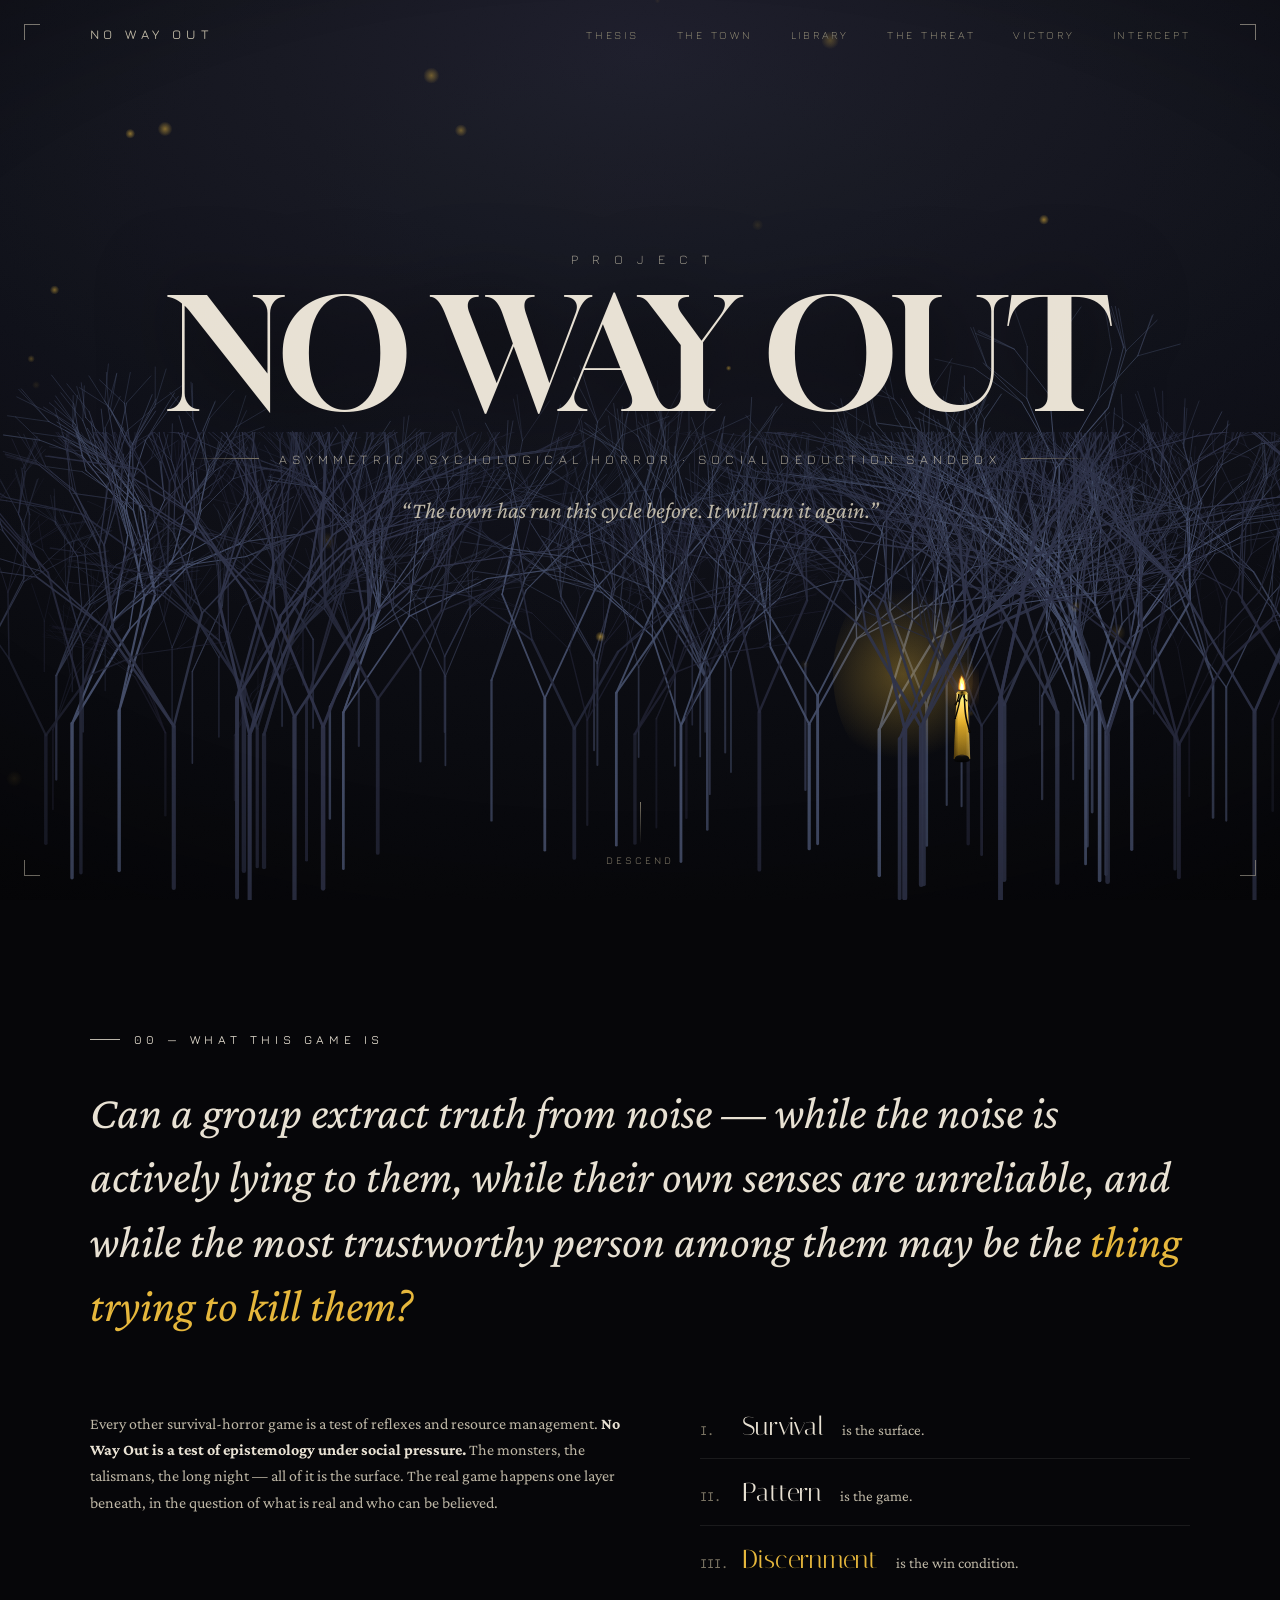
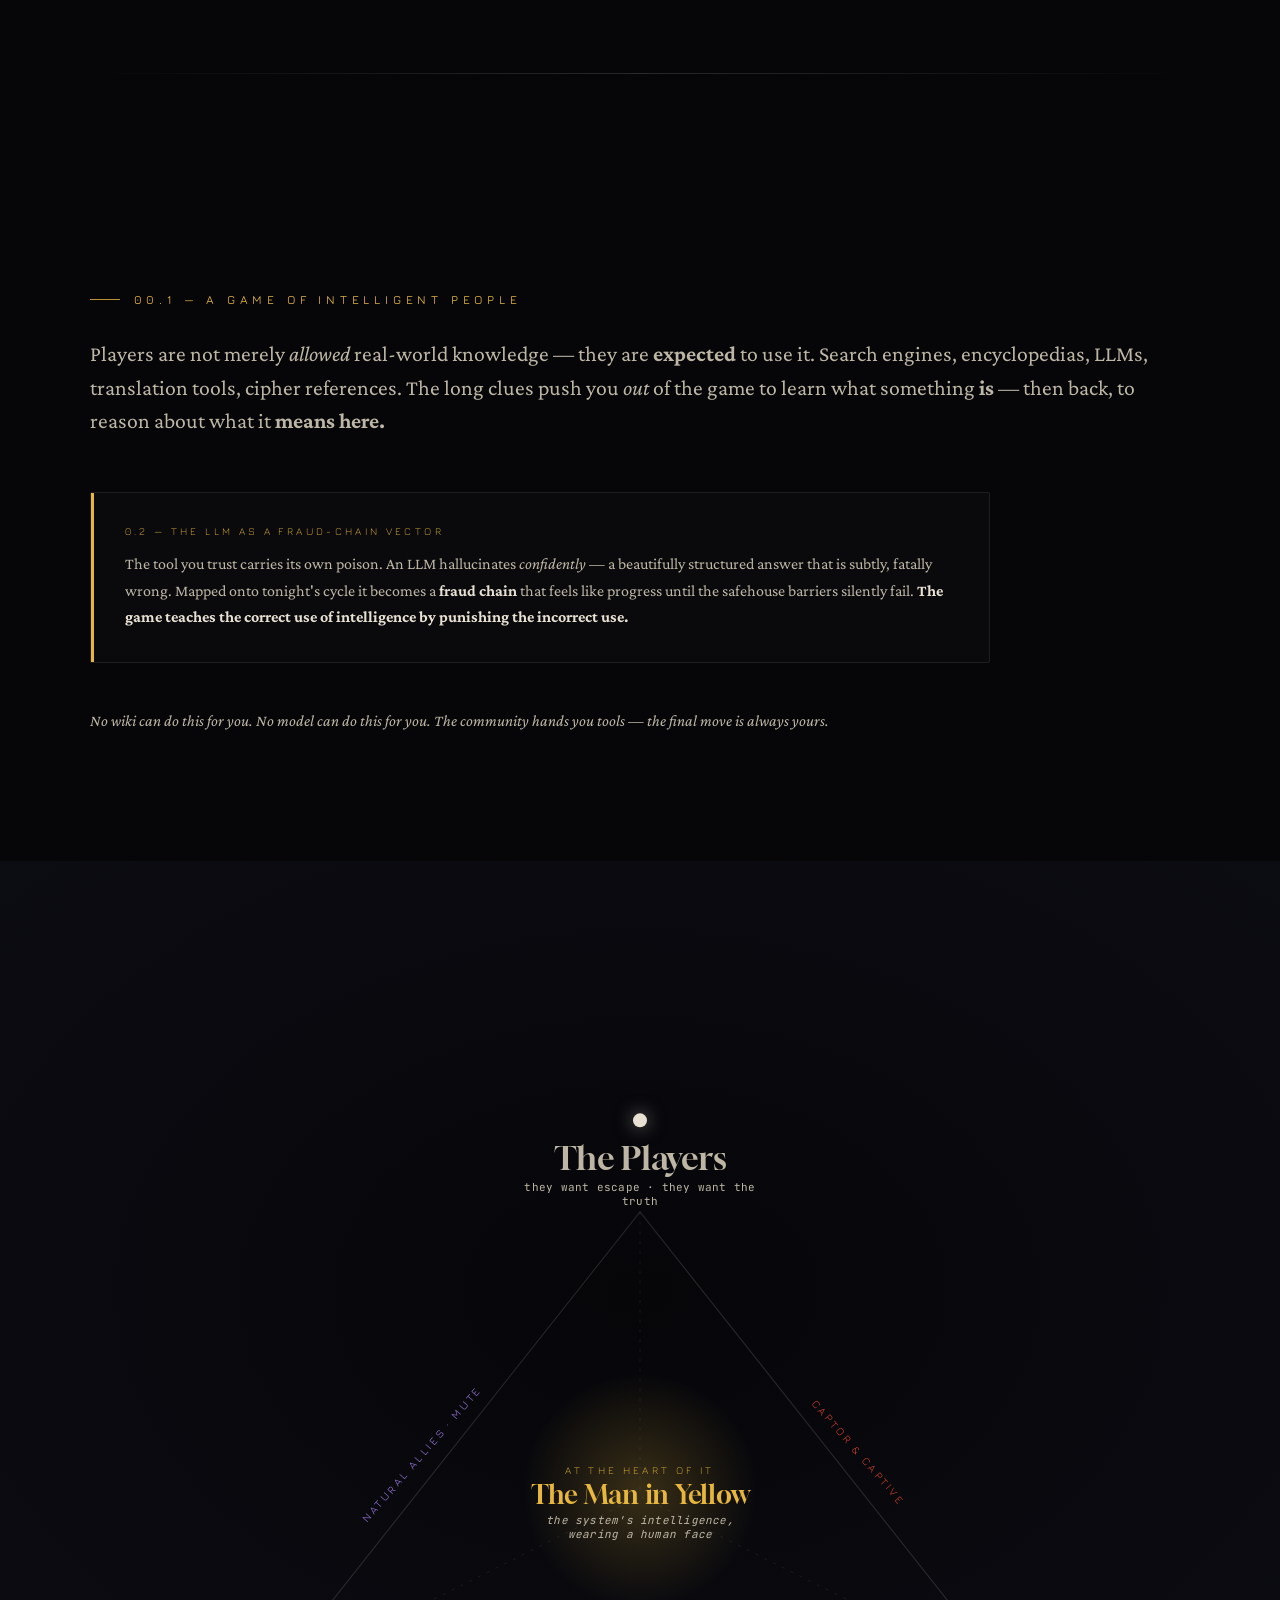
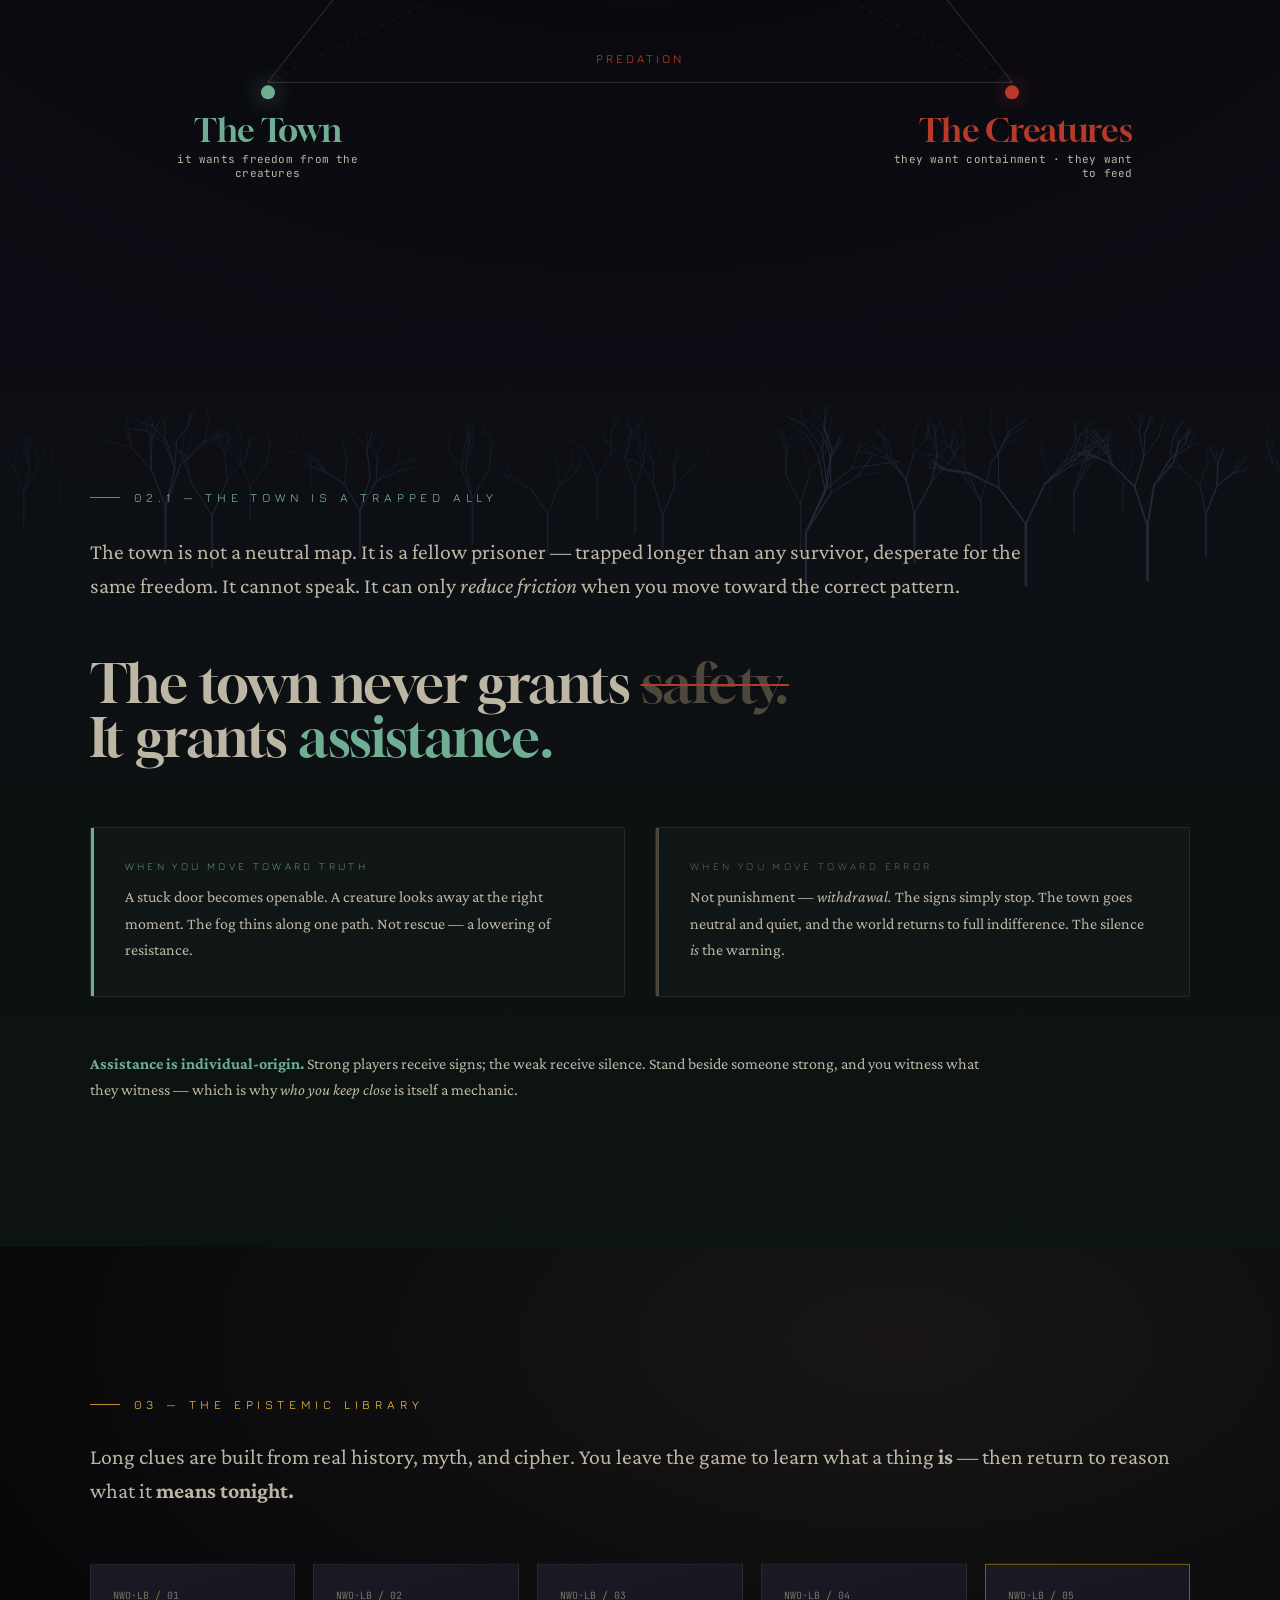
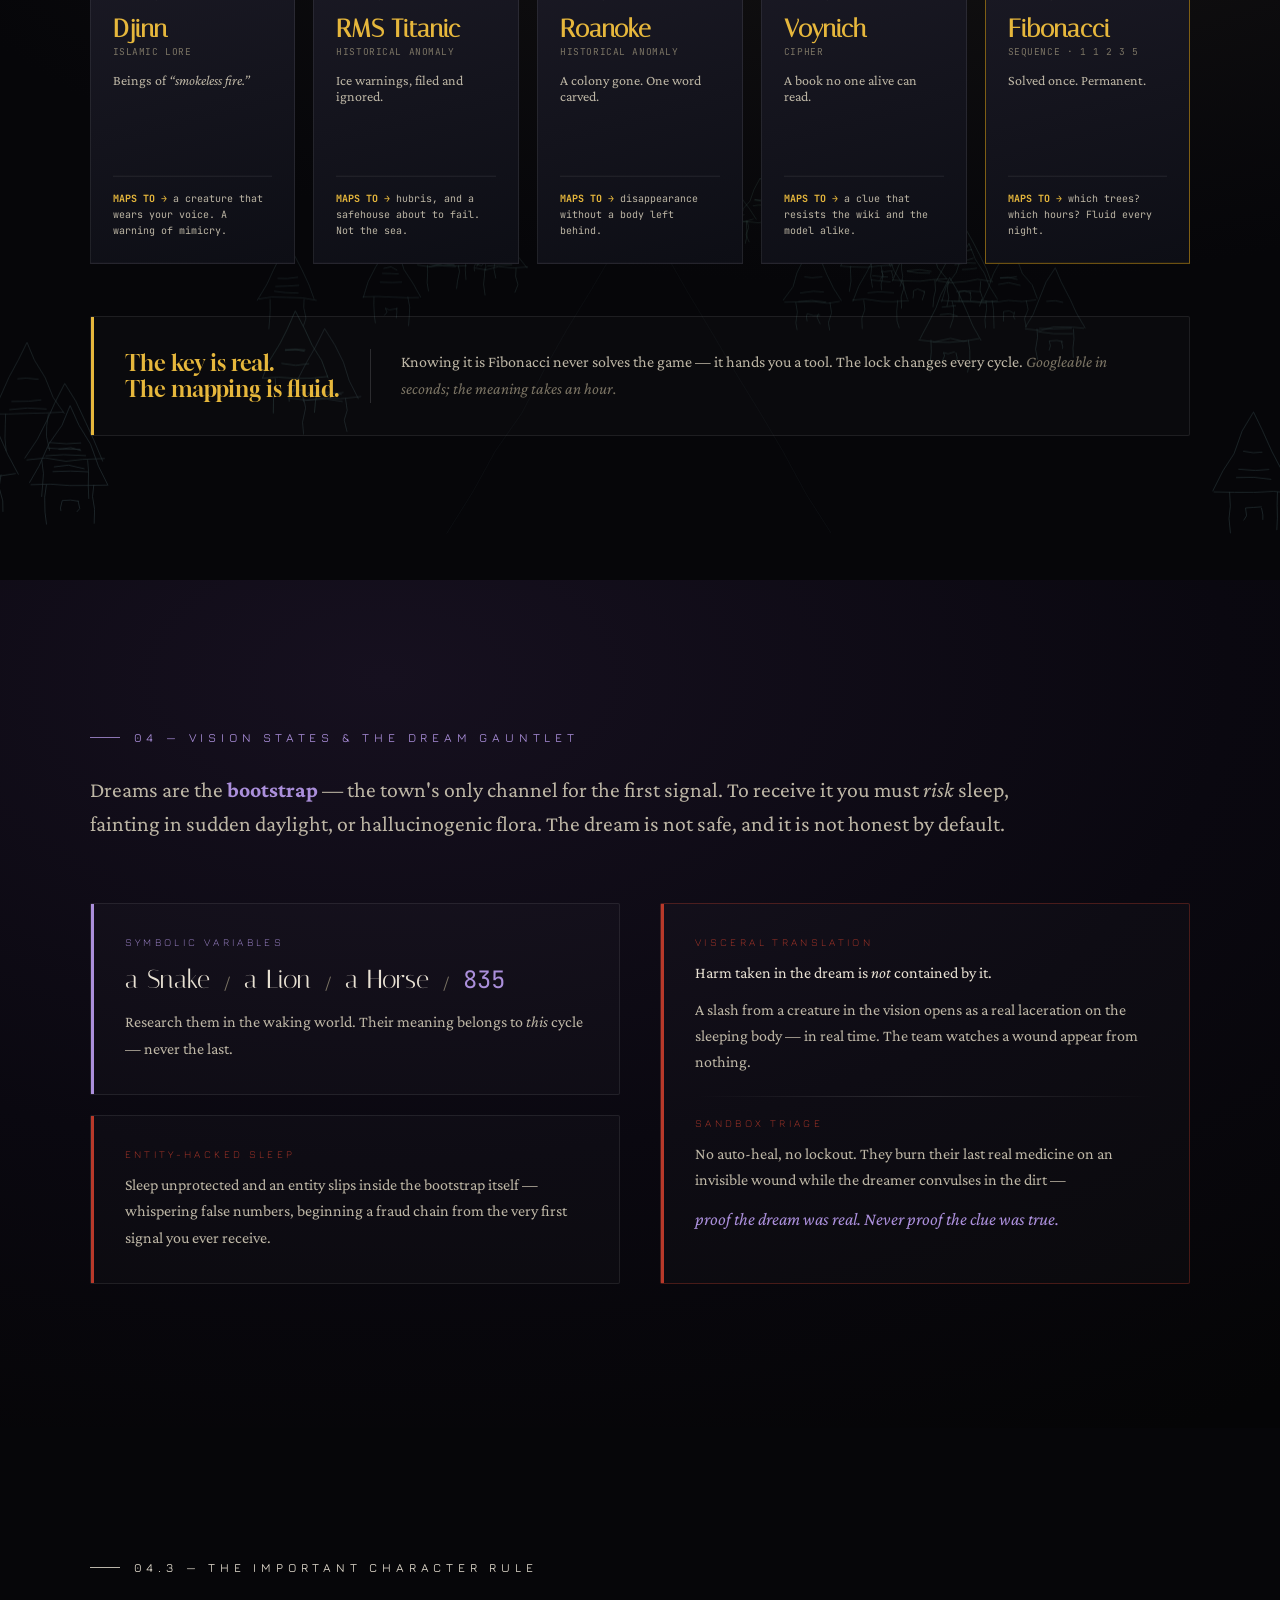
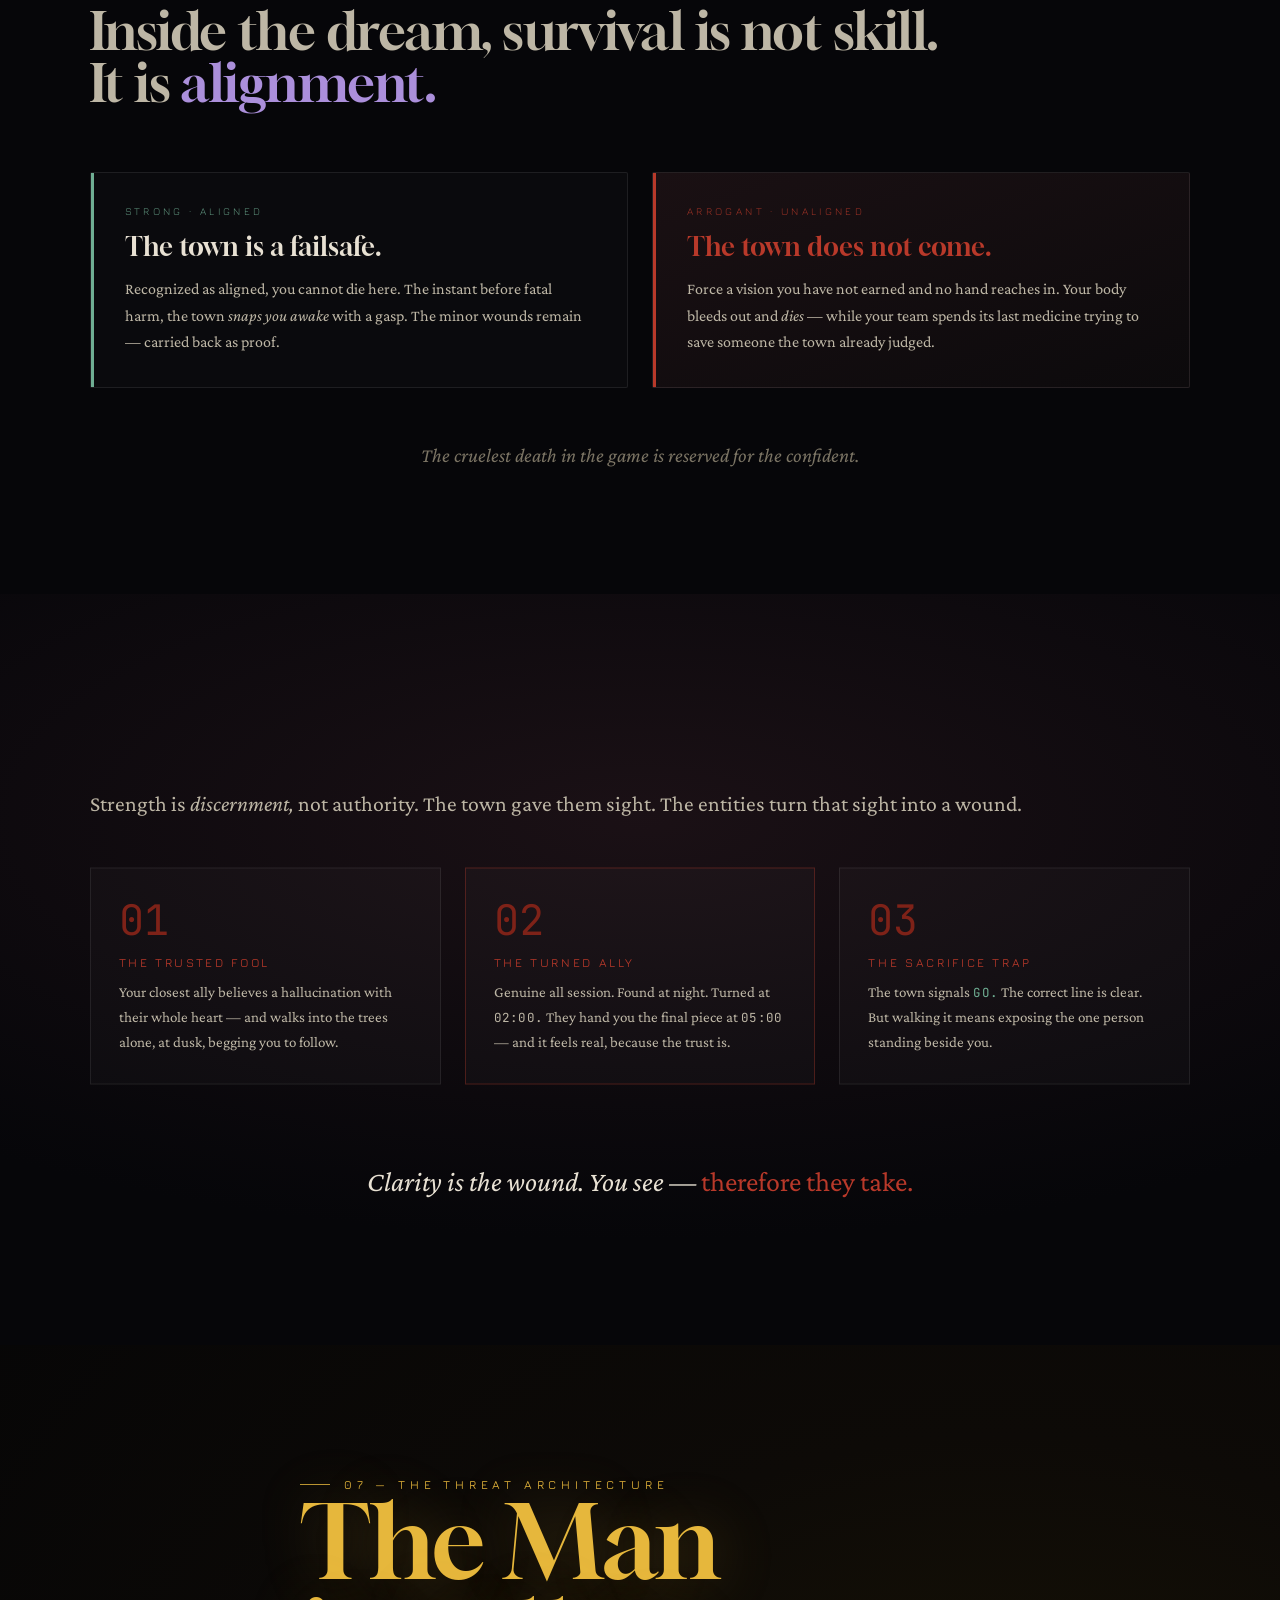
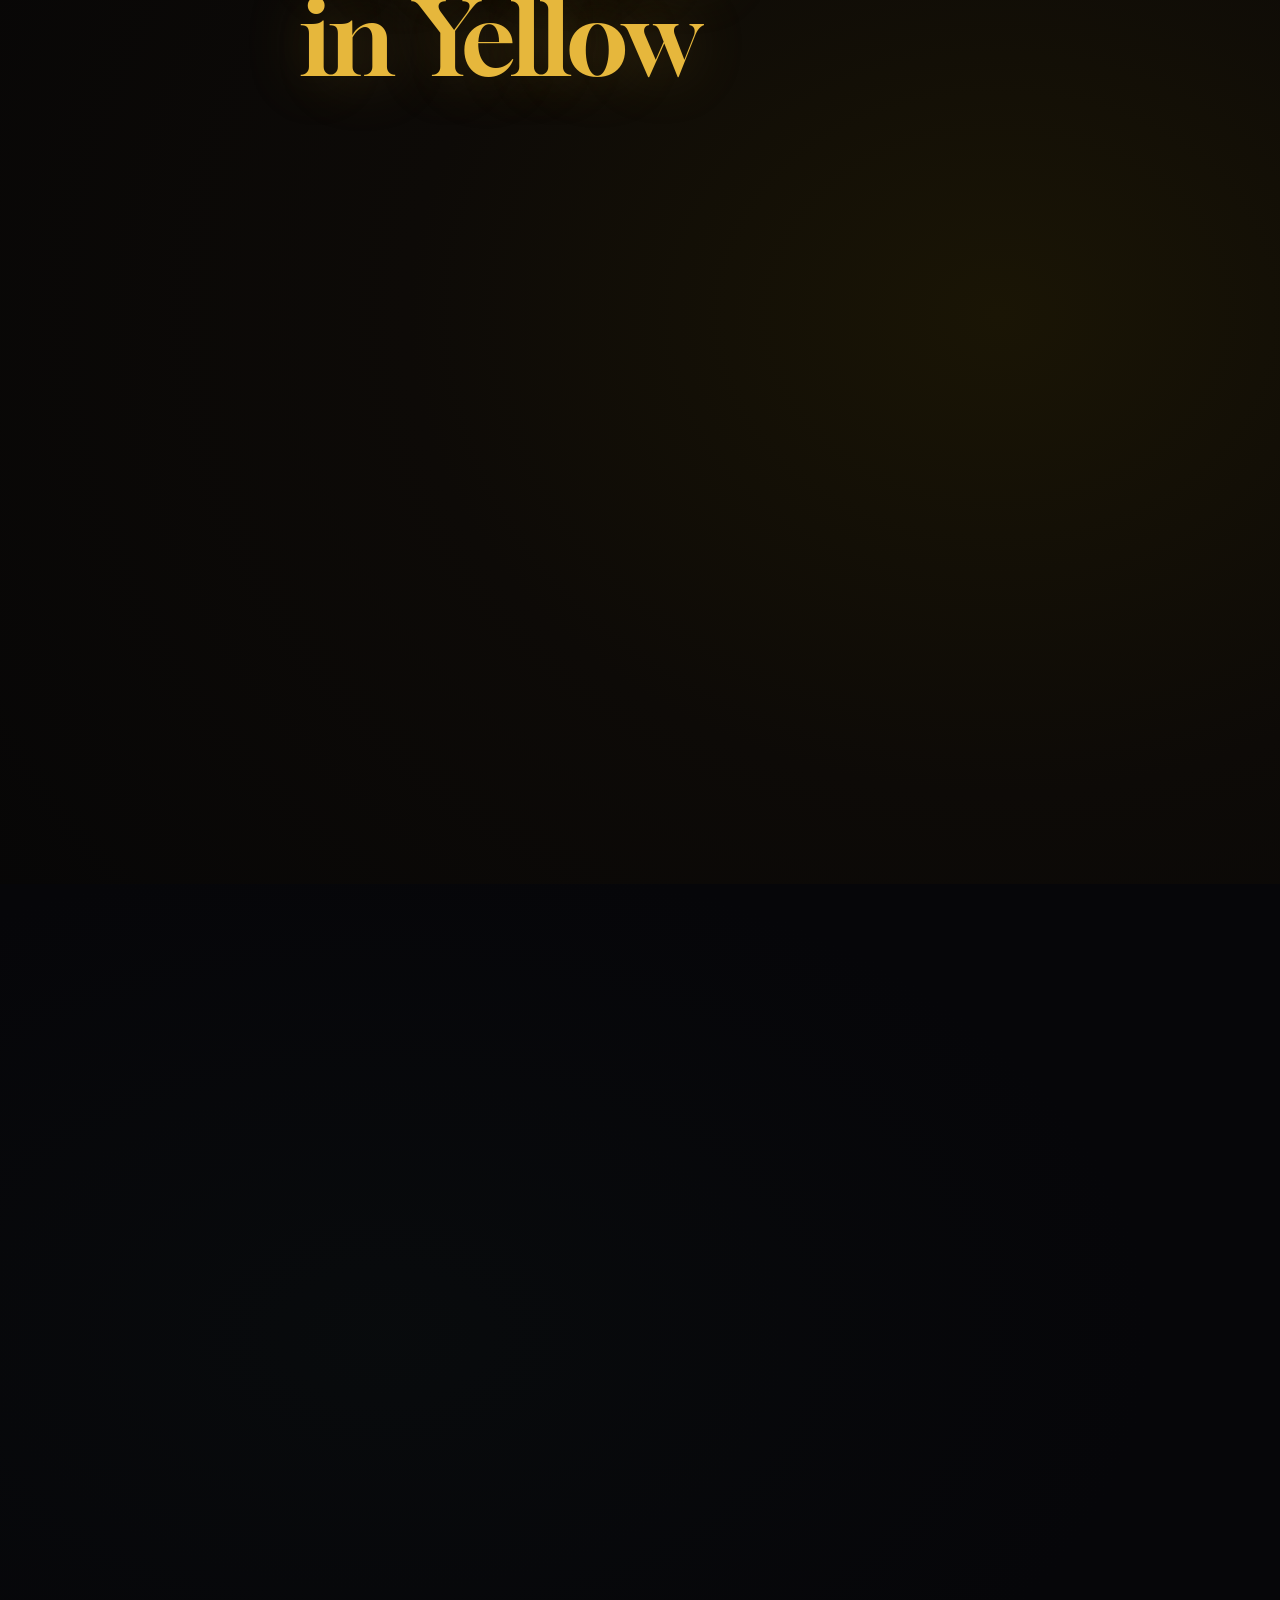
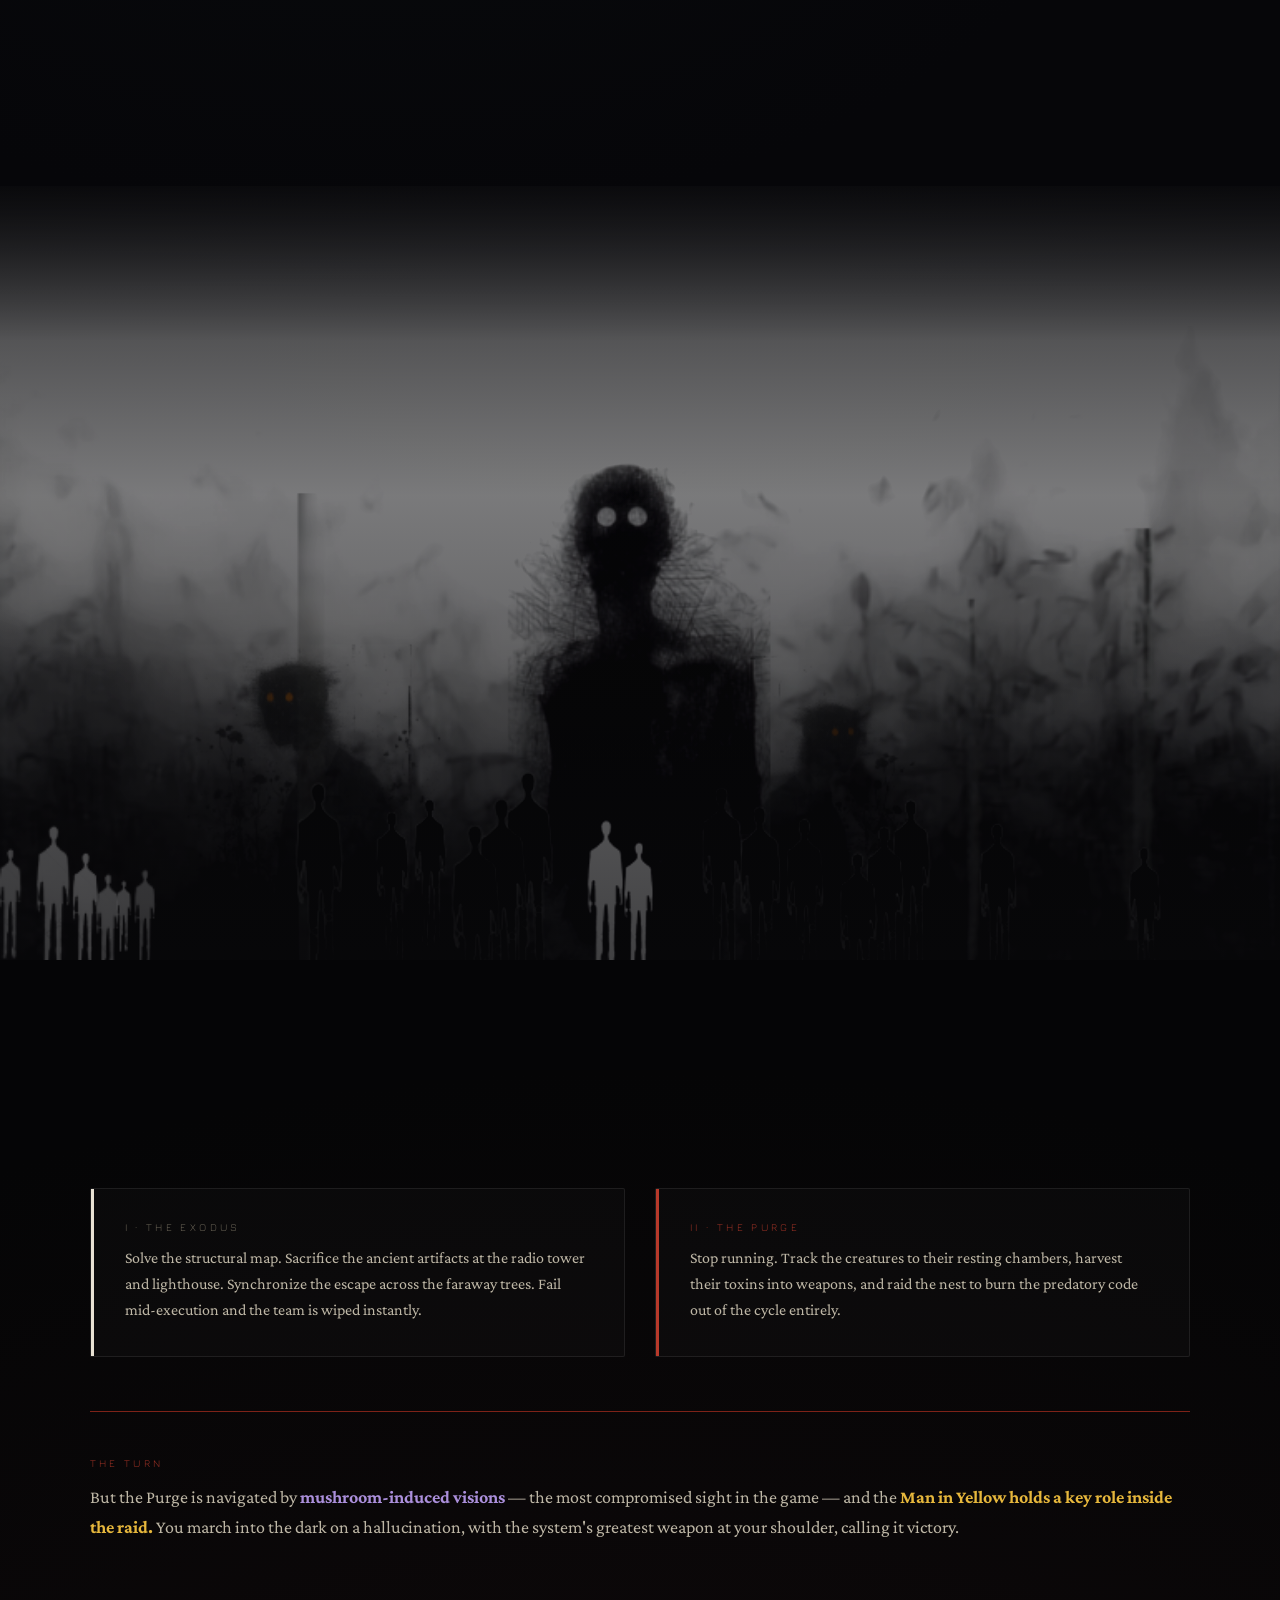
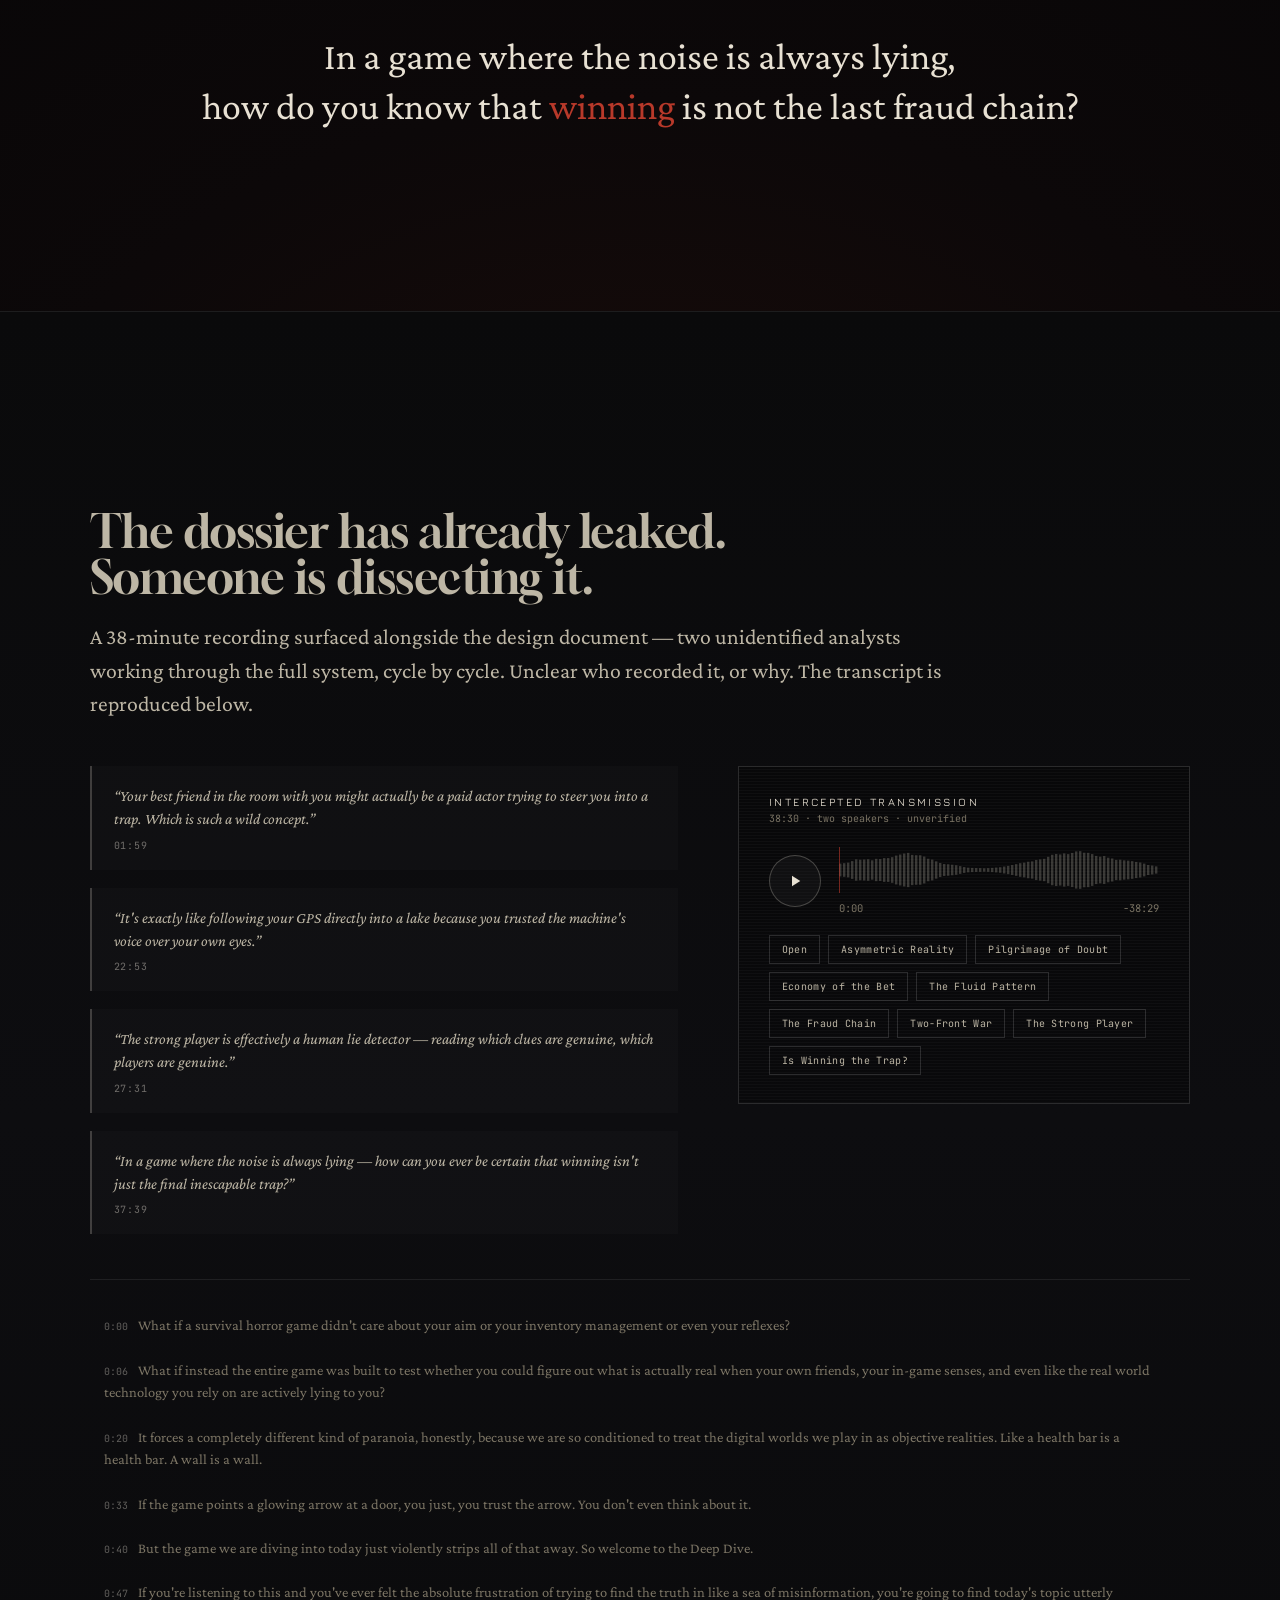
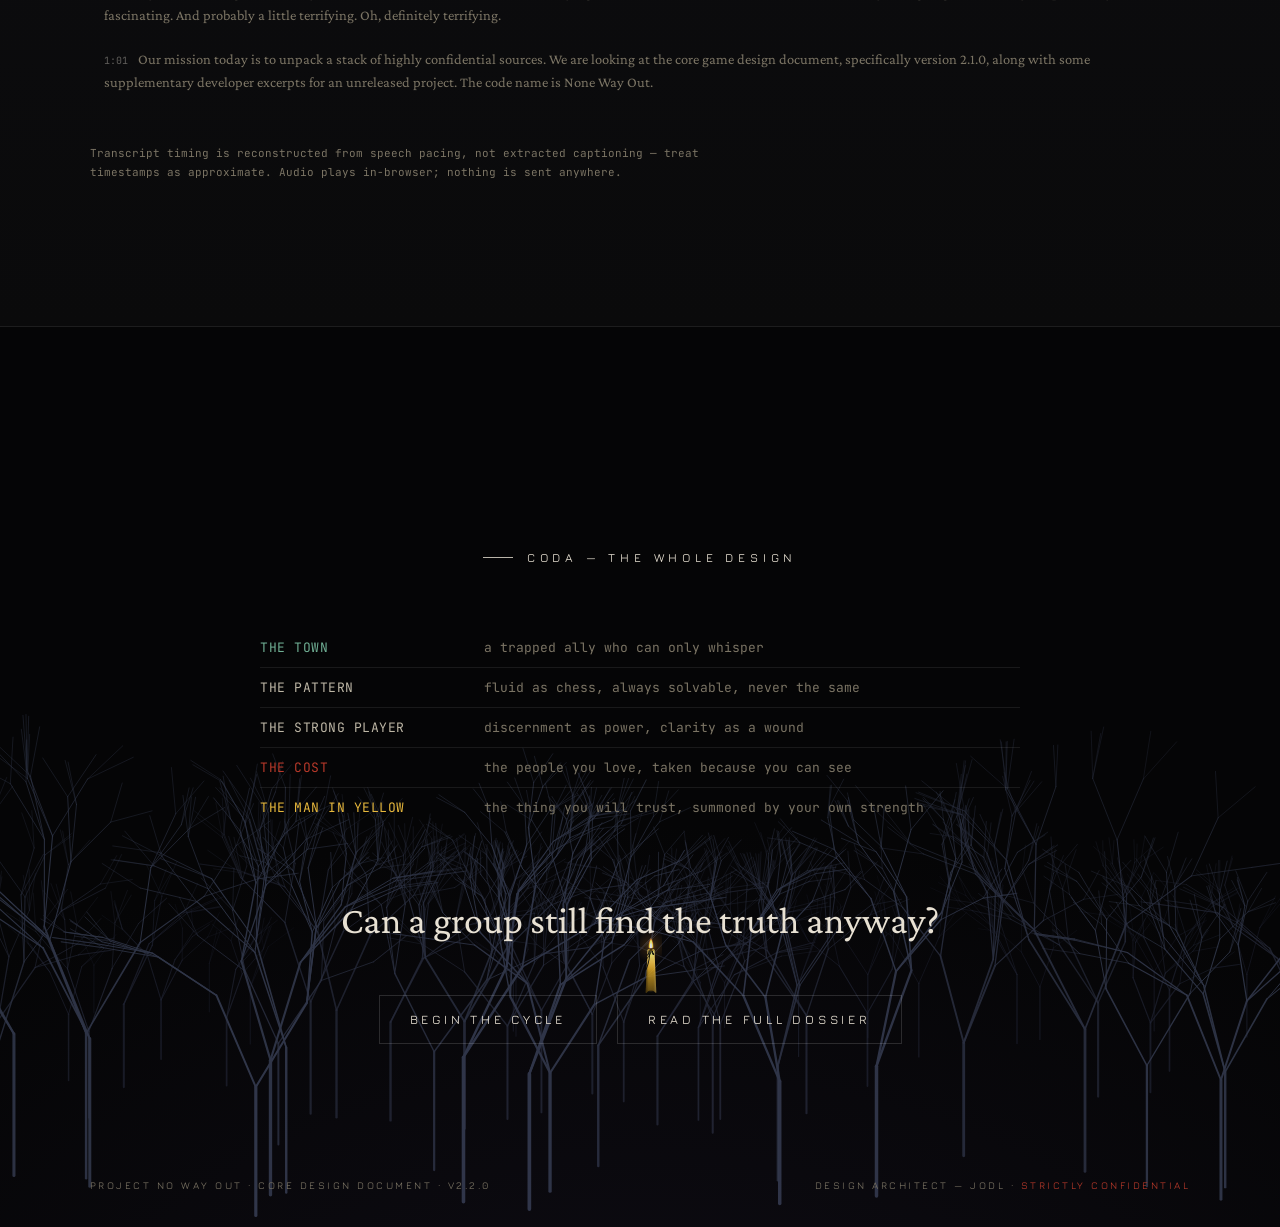
==== commit 5b2f4111: "Hero night look: page_01 key art, prominent forest, cinematic ascent - Boot the day/night cycle at "" ====
--- a/index.html
+++ b/index.html
@@ -8,7 +8,7 @@
 <link rel="stylesheet" href="assets/style.css">
 <link rel="stylesheet" href="assets/sections.css">
 </head>
-<body>
+<body data-cycle-phase="night">
 
 <div class="grain"></div>
 <div id="sky-veil" aria-hidden="true"></div>
--- a/assets/style.css
+++ b/assets/style.css
@@ -28,7 +28,7 @@
   --cycle-warmth: 0.1;
   --cycle-brightness: 0;
   --cycle-hue-shift: 220;
-  --sky-tint: rgba(140,33,24,0.06);
+  --sky-tint: rgba(82,108,168,0.07);
 }
 
 /* Phase-scoped palette shifts (subtle) */
@@ -55,7 +55,7 @@
   --ash: color-mix(in srgb, #7b7464 90%, #5a5448 10%);
 }
 body[data-cycle-phase="night"] {
-  --void:#050506; --ink:#0a0a0d;
+  --void:#060609; --ink:#0d0e15;
 }
 
 body {
@@ -204,3 +204,32 @@
 
 /* focus visibility */
 a:focus-visible,button:focus-visible{outline:2px solid var(--yellow);outline-offset:3px}
+
+/* ---------- dev cycle panel (localhost or ?dev only) ---------- */
+.cyc-dev{
+  position:fixed;left:18px;bottom:18px;z-index:300;width:232px;
+  font-family:'Mono',monospace;color:var(--bone2);
+  background:rgba(8,8,12,.82);border:1px solid var(--line2);
+  backdrop-filter:blur(8px);border-radius:4px;overflow:hidden;
+  box-shadow:0 8px 30px rgba(0,0,0,.5);
+}
+.cyc-dev-head{display:flex;align-items:center;justify-content:space-between;
+  padding:8px 10px;border-bottom:1px solid var(--line)}
+.cyc-dev-title{font-size:9.5px;letter-spacing:.22em;color:var(--bone)}
+.cyc-dev-min{background:none;border:none;color:var(--bone2);cursor:pointer;font-size:15px;line-height:1;padding:0 5px}
+.cyc-dev-body{padding:10px;display:flex;flex-direction:column;gap:9px}
+.cyc-dev.collapsed .cyc-dev-body{display:none}
+.cyc-dev-phases{display:flex;flex-wrap:wrap;gap:5px}
+.cyc-dev-phases button{
+  flex:1 0 auto;font-family:'Mono';font-size:9px;letter-spacing:.06em;text-transform:uppercase;
+  padding:6px 7px;border:1px solid var(--line2);background:transparent;color:var(--bone2);
+  cursor:pointer;border-radius:2px;transition:border-color .2s,color .2s,background .2s}
+.cyc-dev-phases button:hover{border-color:var(--yellow);color:var(--bone)}
+.cyc-dev-phases button.active{border-color:var(--yellow);background:rgba(230,183,60,.14);color:var(--yellow-hot)}
+.cyc-dev-slider{width:100%;accent-color:var(--yellow);cursor:pointer}
+.cyc-dev-readout{display:flex;justify-content:space-between;font-size:10px;color:var(--ash)}
+.cyc-dev-phase-now{color:var(--bone2);text-transform:uppercase;letter-spacing:.1em}
+.cyc-dev-pct{color:var(--bone2)}
+.cyc-dev-pause{font-family:'Mono';font-size:10px;letter-spacing:.1em;
+  padding:7px;border:1px solid var(--line2);background:transparent;color:var(--bone);cursor:pointer;border-radius:2px}
+.cyc-dev-pause.on{border-color:var(--yellow);color:var(--yellow)}
--- a/assets/sections.css
+++ b/assets/sections.css
@@ -18,19 +18,25 @@
 
 /* ---------- HERO ---------- */
 .hero{
-  height:100svh;min-height:680px;position:relative;
-  display:flex;flex-direction:column;justify-content:flex-end;
-  background:radial-gradient(130% 90% at 50% 0%, color-mix(in srgb, var(--ink) 50%, #14131b 50%) 0%, var(--ink) 45%, var(--void) 100%);
+  height:100svh;min-height:680px;position:relative;overflow:hidden;
+  display:flex;flex-direction:column;justify-content:center;
+  /* Exact "night" key art (page_01): cool blue-grey top glow → indigo mids → cool vignette */
+  background:radial-gradient(130% 85% at 50% 5%,
+    #1c1c29 0%,
+    #15161f 22%,
+    #0e0f17 48%,
+    #090a0f 76%,
+    #060609 100%);
   background-size:100% 120%;
   animation:nwo-breathe 10s ease-in-out infinite;
 }
-.hero-trees-far{position:absolute;left:0;right:0;bottom:0;width:100%;height:58%;z-index:2;opacity:.65}
-.hero-trees-near{position:absolute;left:0;right:0;bottom:0;width:100%;height:42%;z-index:4}
+.hero-trees-far{position:absolute;left:0;right:0;bottom:0;width:100%;height:66%;z-index:2;opacity:.82}
+.hero-trees-near{position:absolute;left:0;right:0;bottom:0;width:100%;height:52%;z-index:4}
 .hero-particles{position:absolute;inset:0;width:100%;height:100%;z-index:3;pointer-events:none}
 .hero-figure-wrap{position:absolute;z-index:5;pointer-events:none;transition:filter 1.4s ease}
 .hero-glow{position:absolute;border-radius:50%;background:radial-gradient(circle,var(--yellow-glow),transparent 70%);pointer-events:none;z-index:3}
 
-.hero-content{position:relative;z-index:10;padding:0 7vw 9vh;text-align:center}
+.hero-content{position:relative;z-index:10;padding:0 7vw;text-align:center;transform:translateY(-7vh)}
 .hero-kicker{font-family:'Label';font-weight:300;font-size:13px;letter-spacing:1.1em;color:var(--bone2);
   padding-left:1.1em;opacity:0;animation:hfade 1.2s var(--ease) .4s forwards}
 .hero-title{
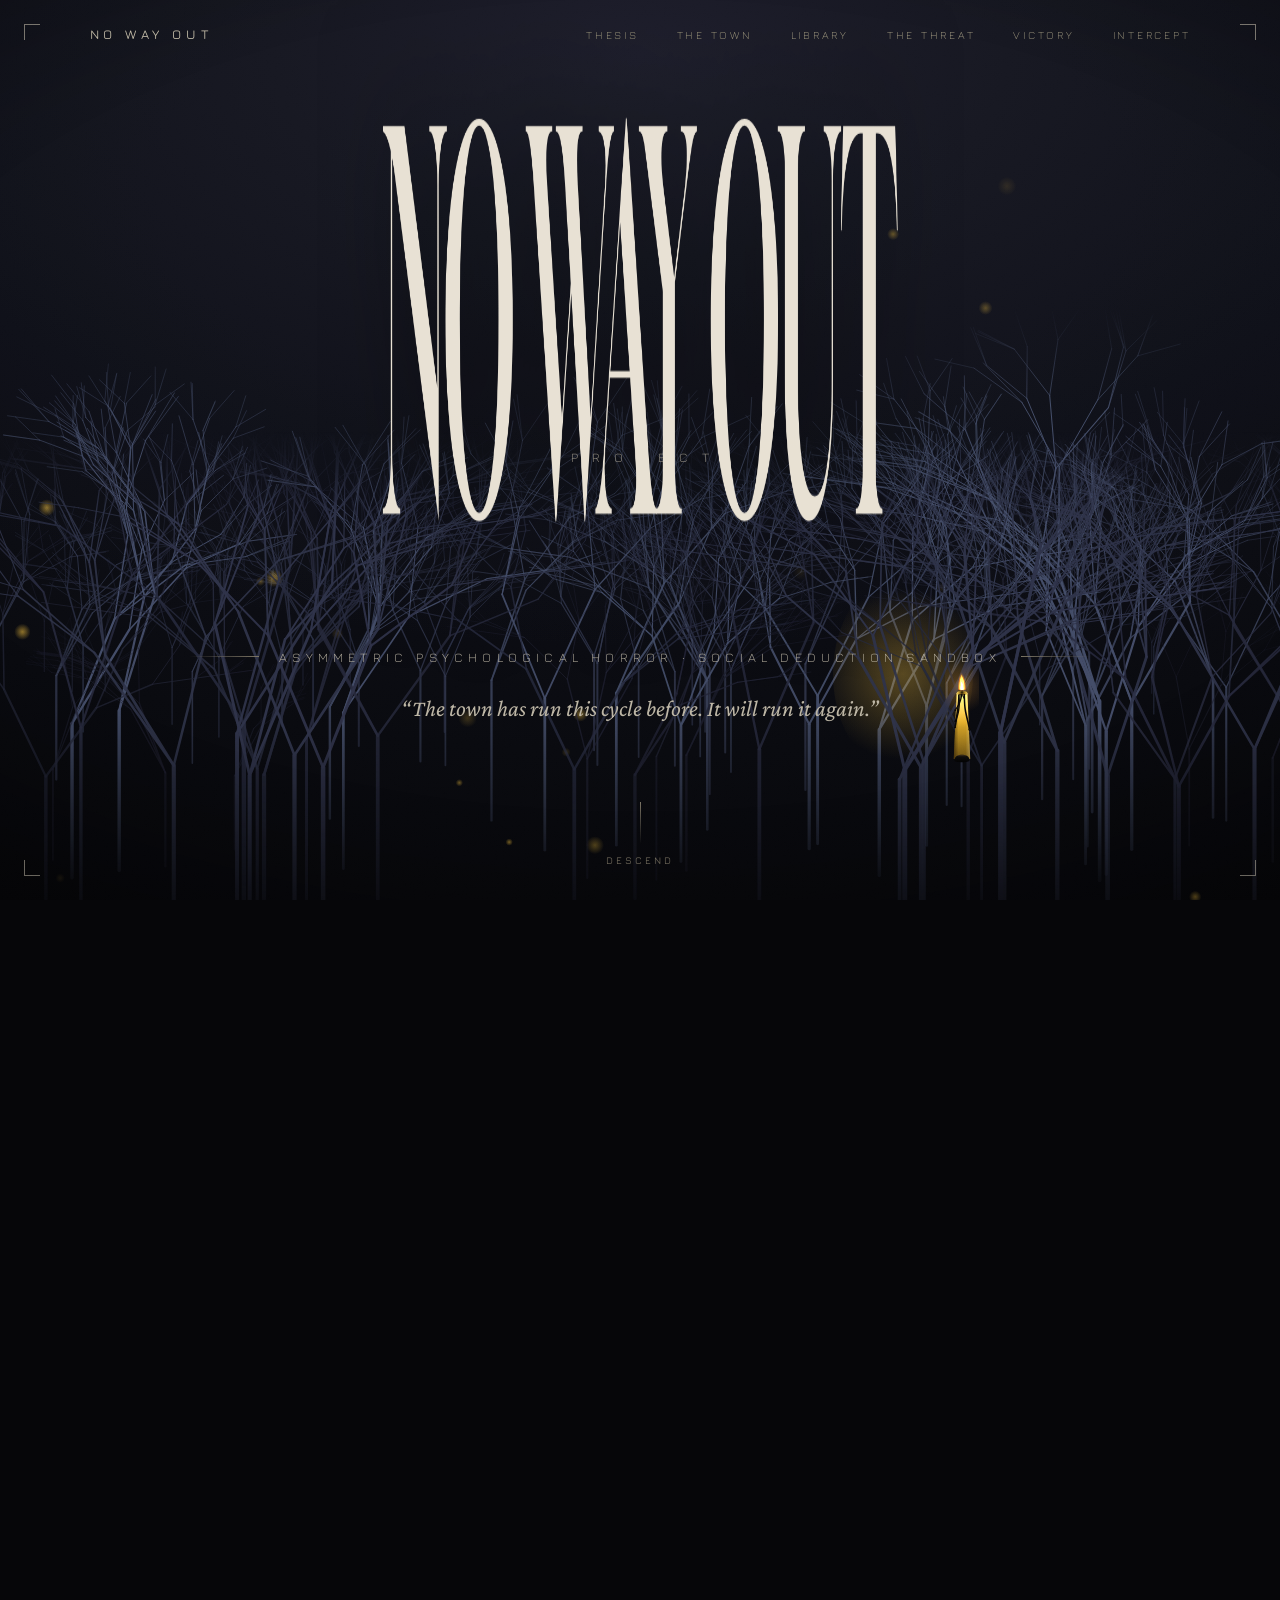
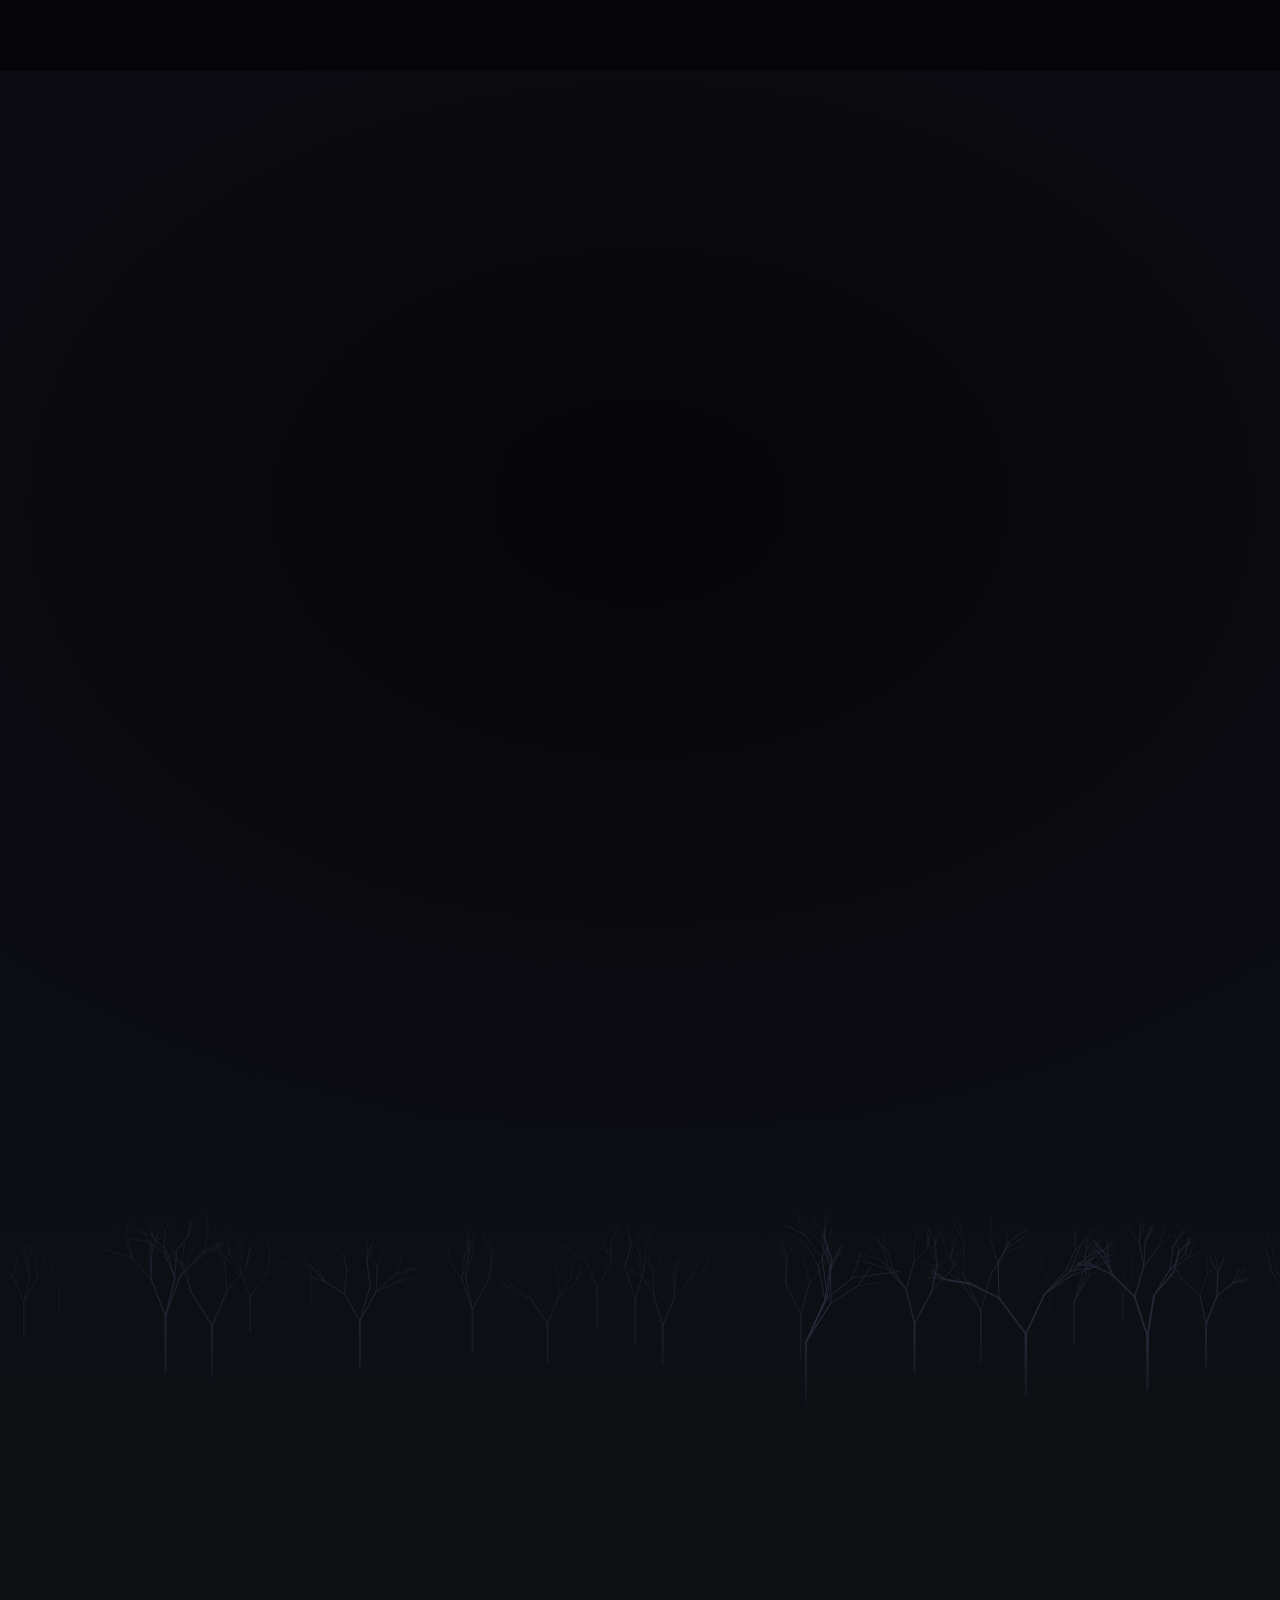
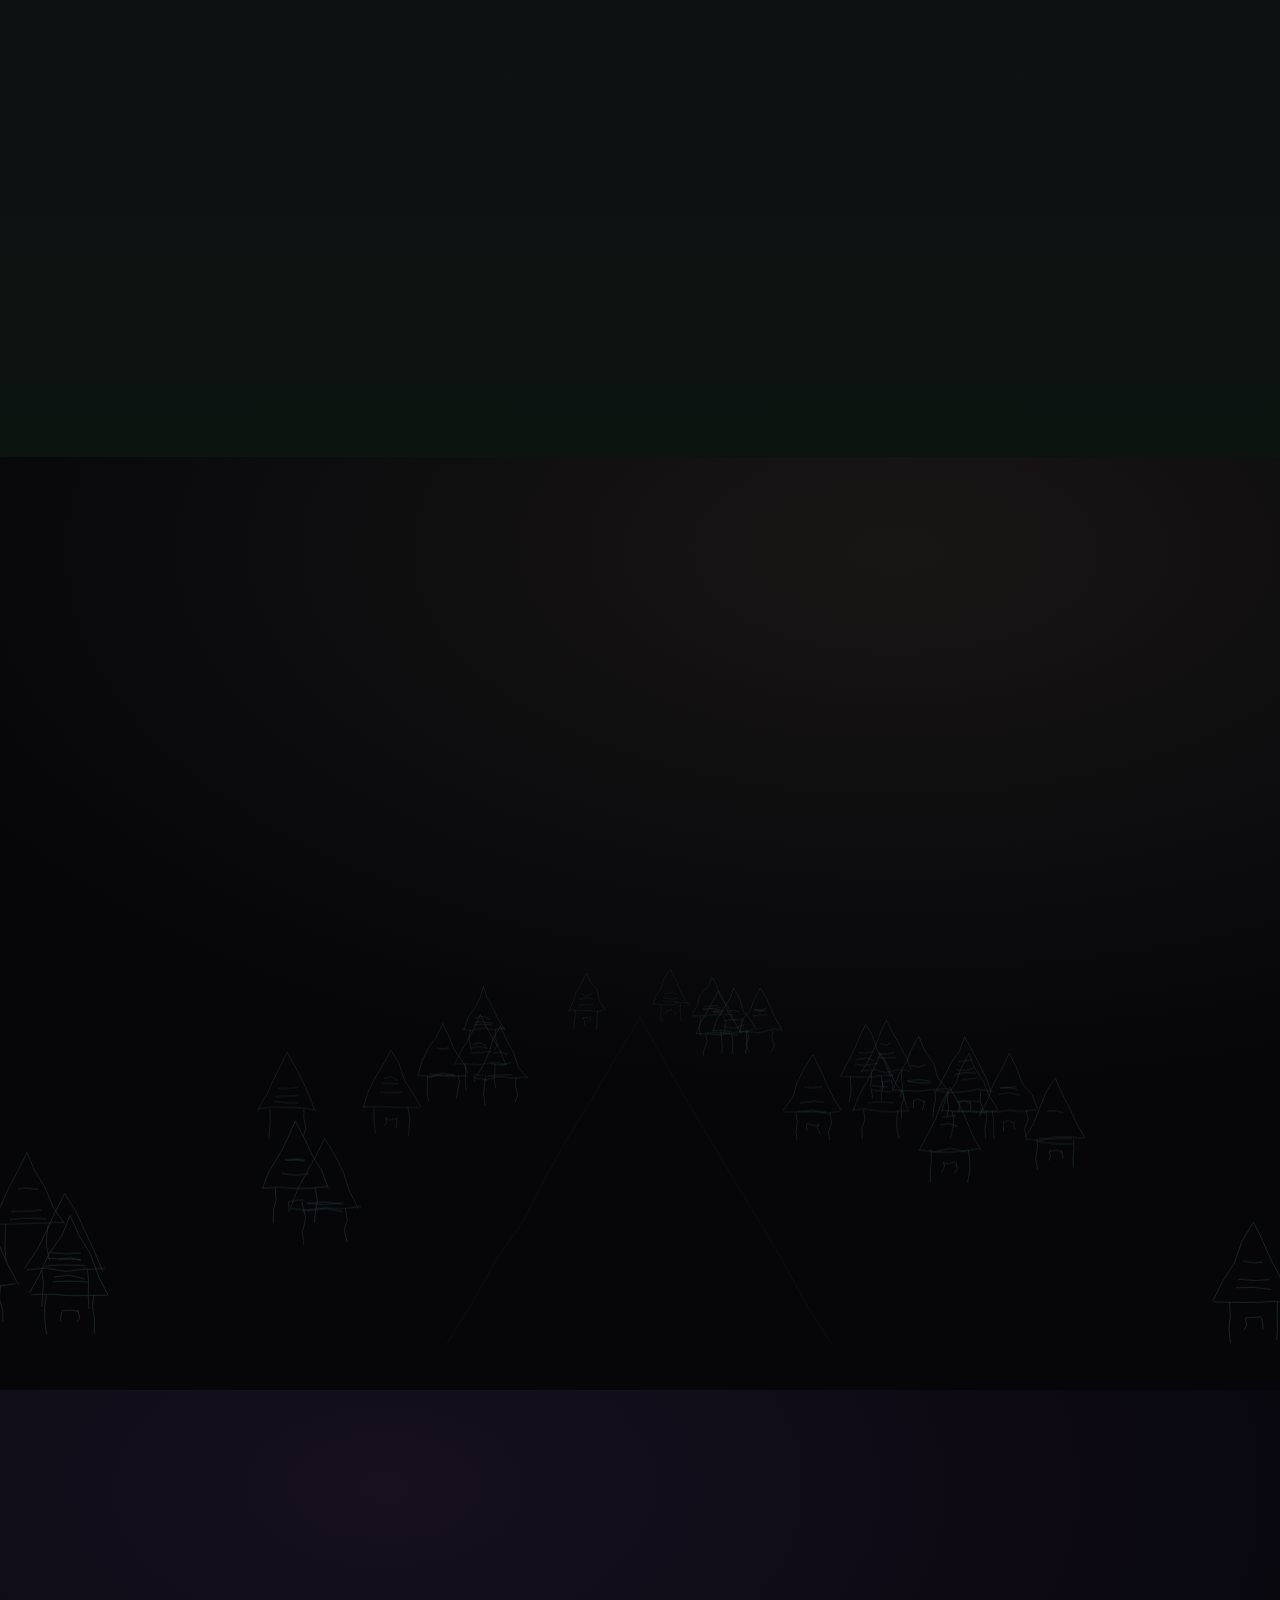
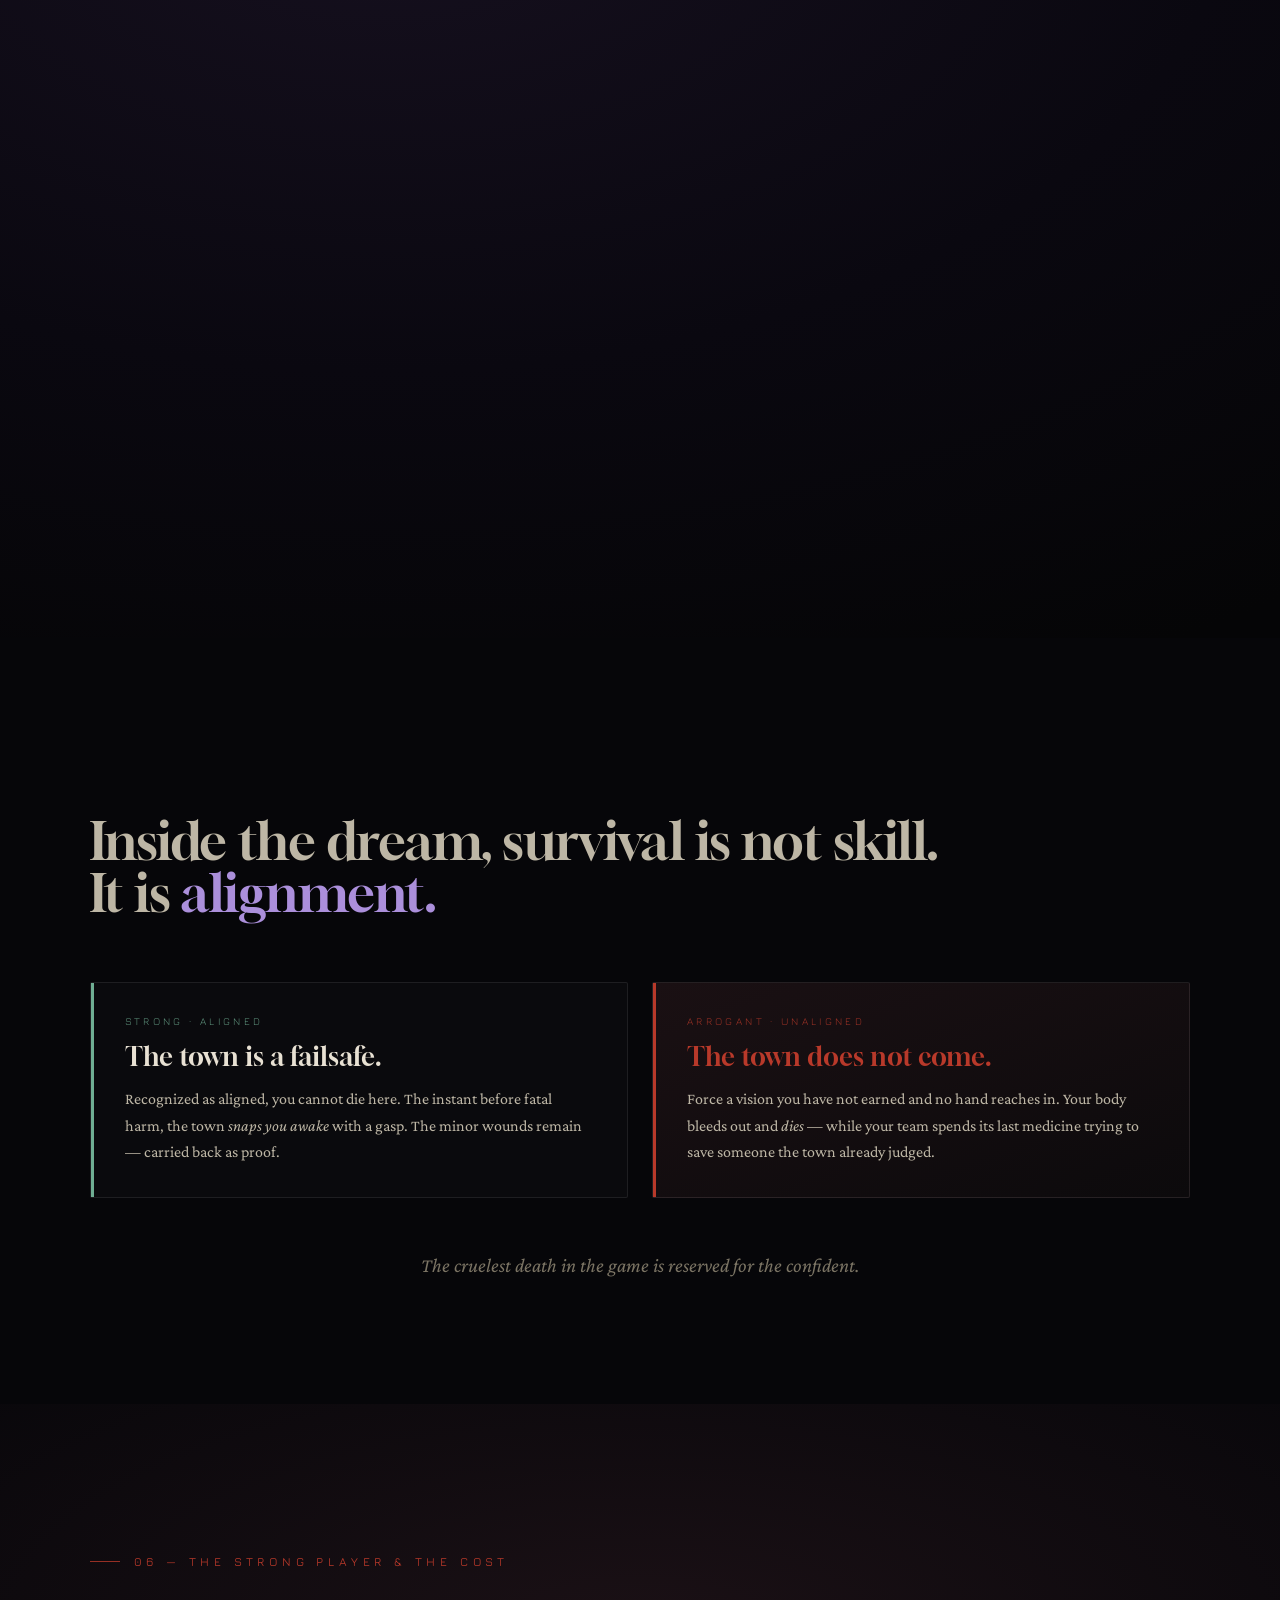
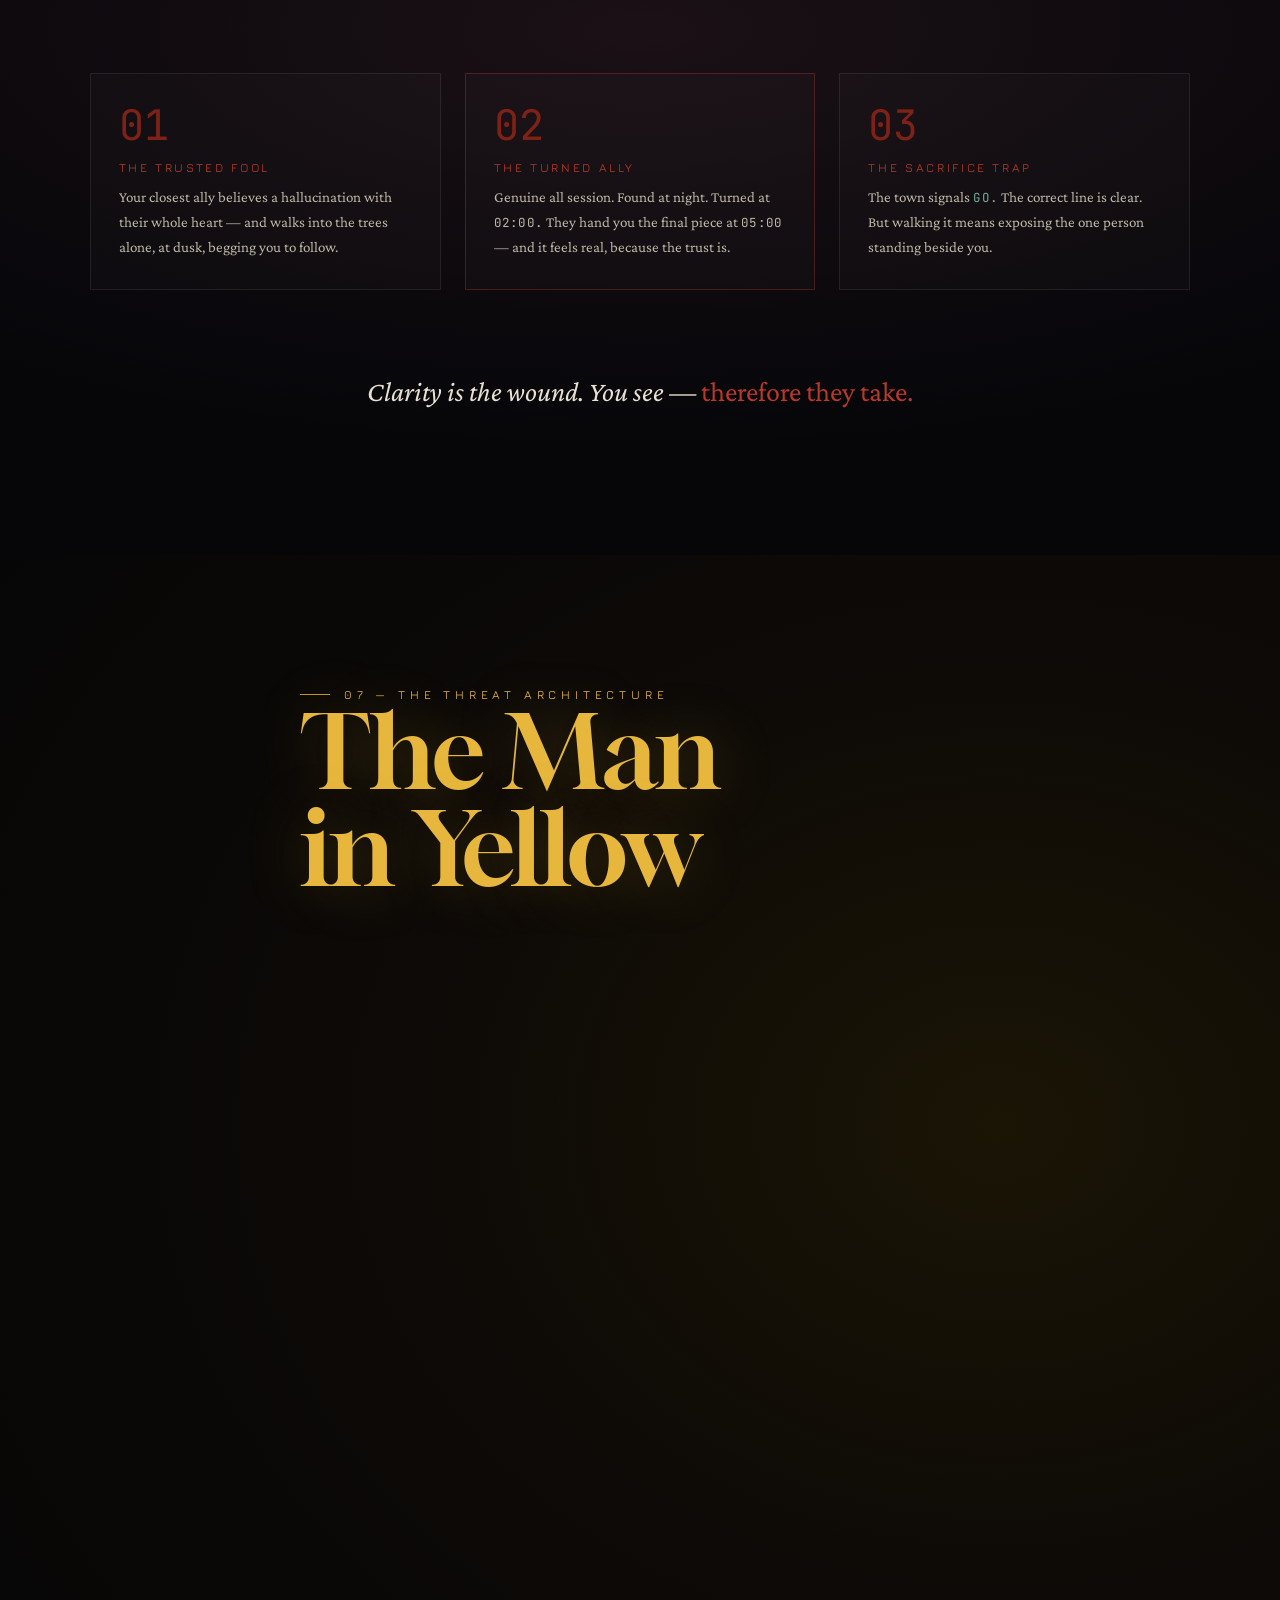
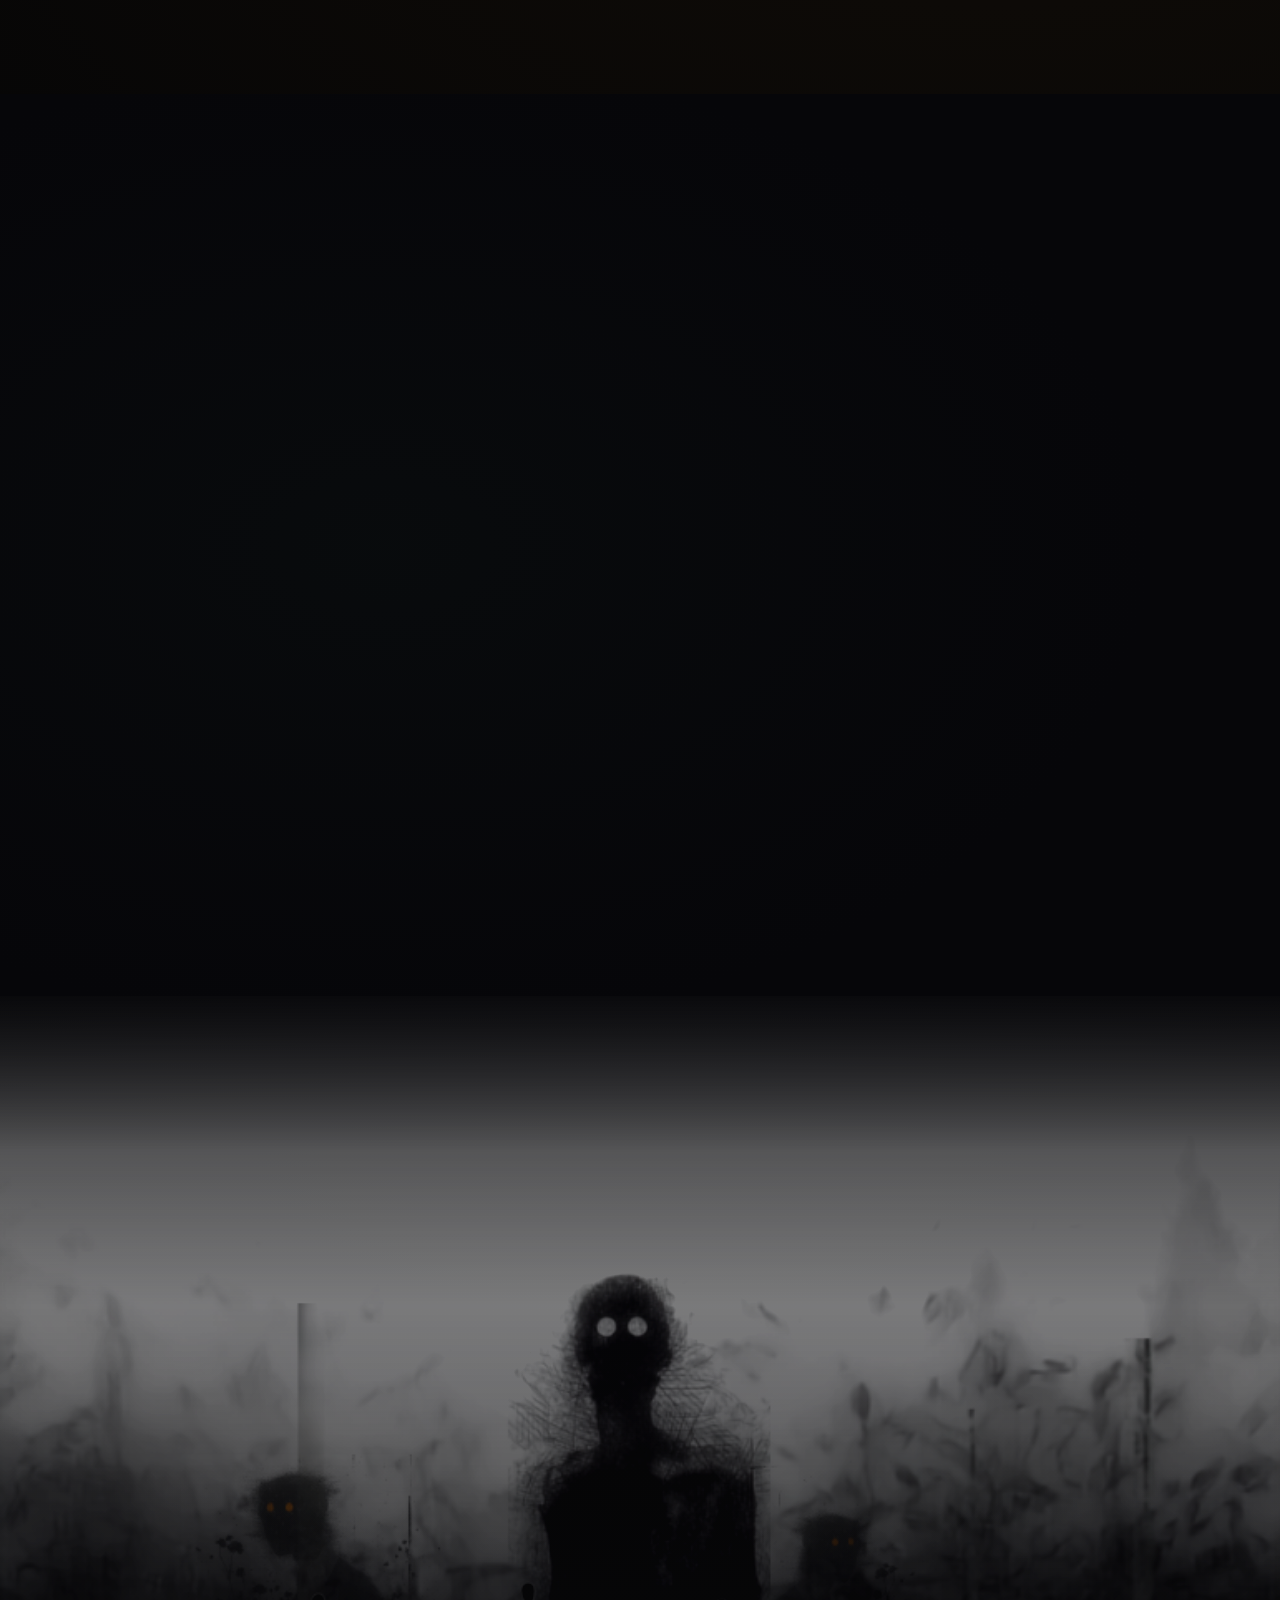
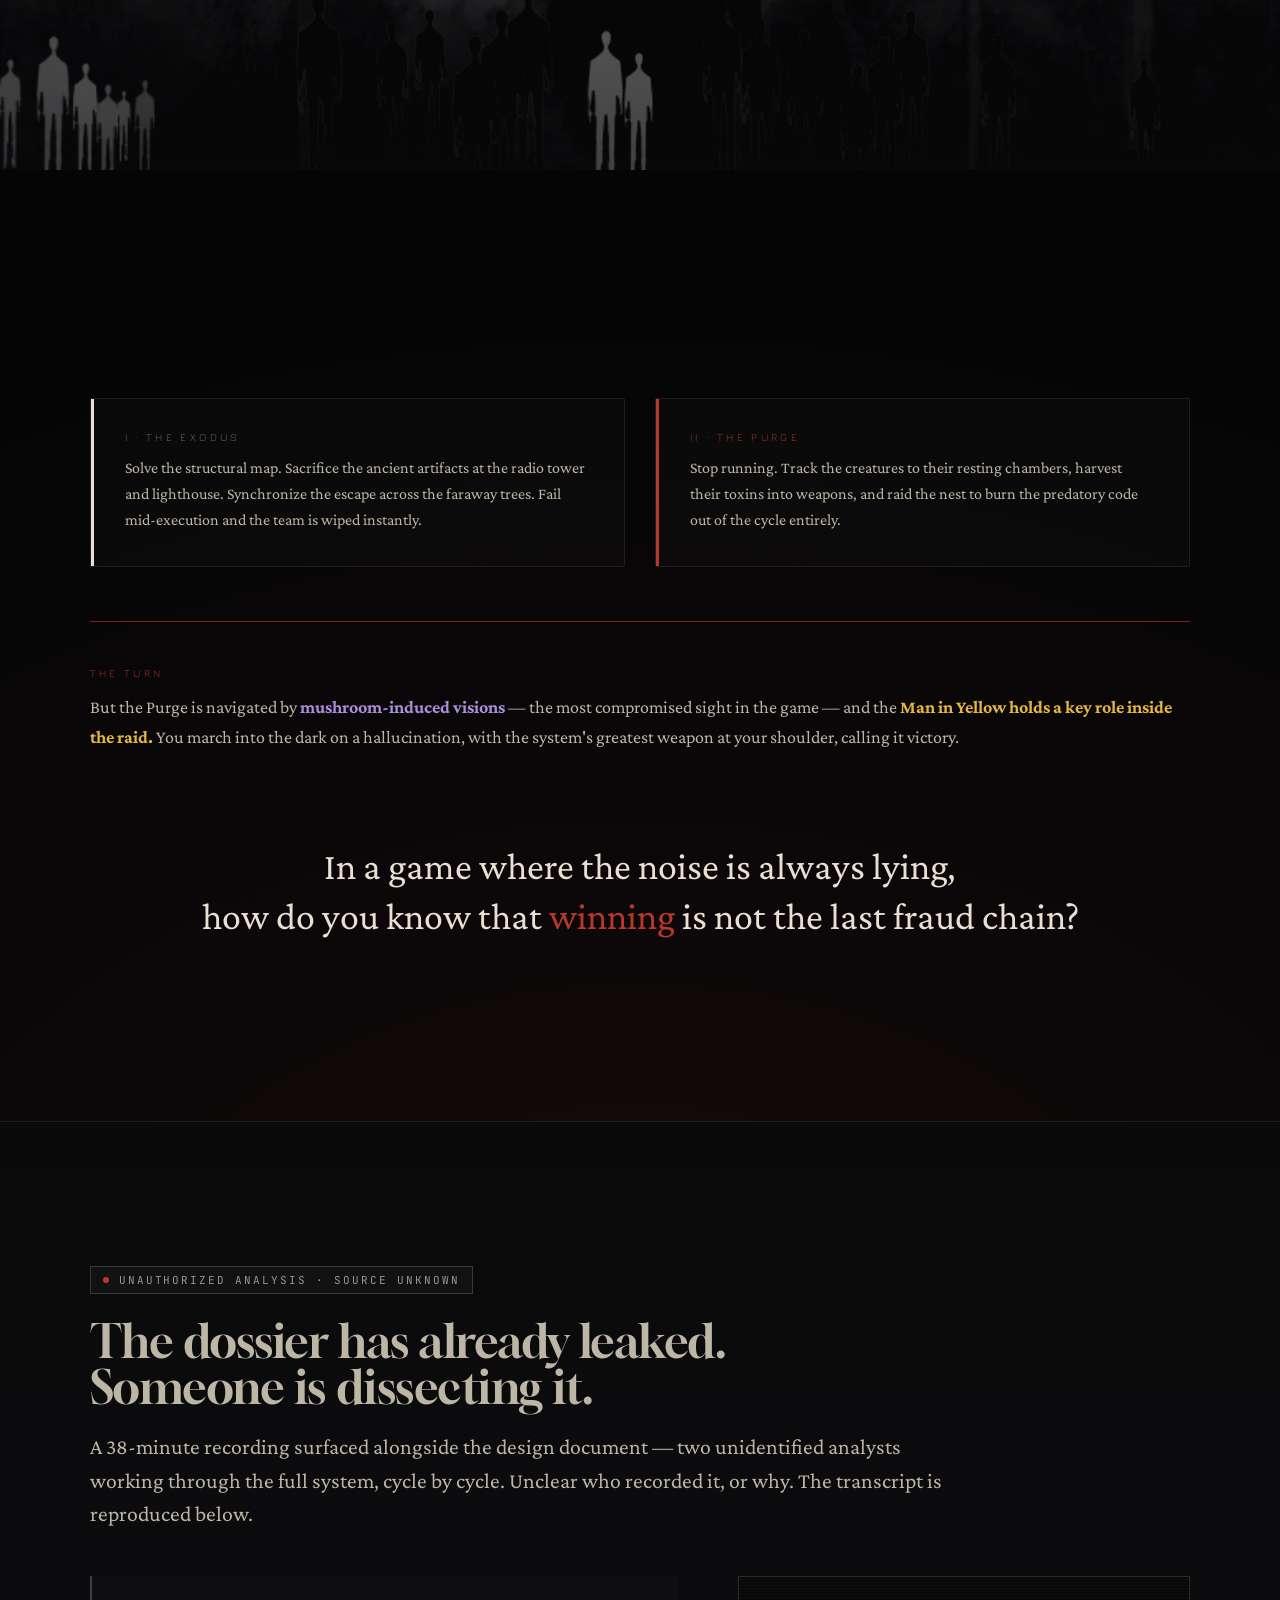
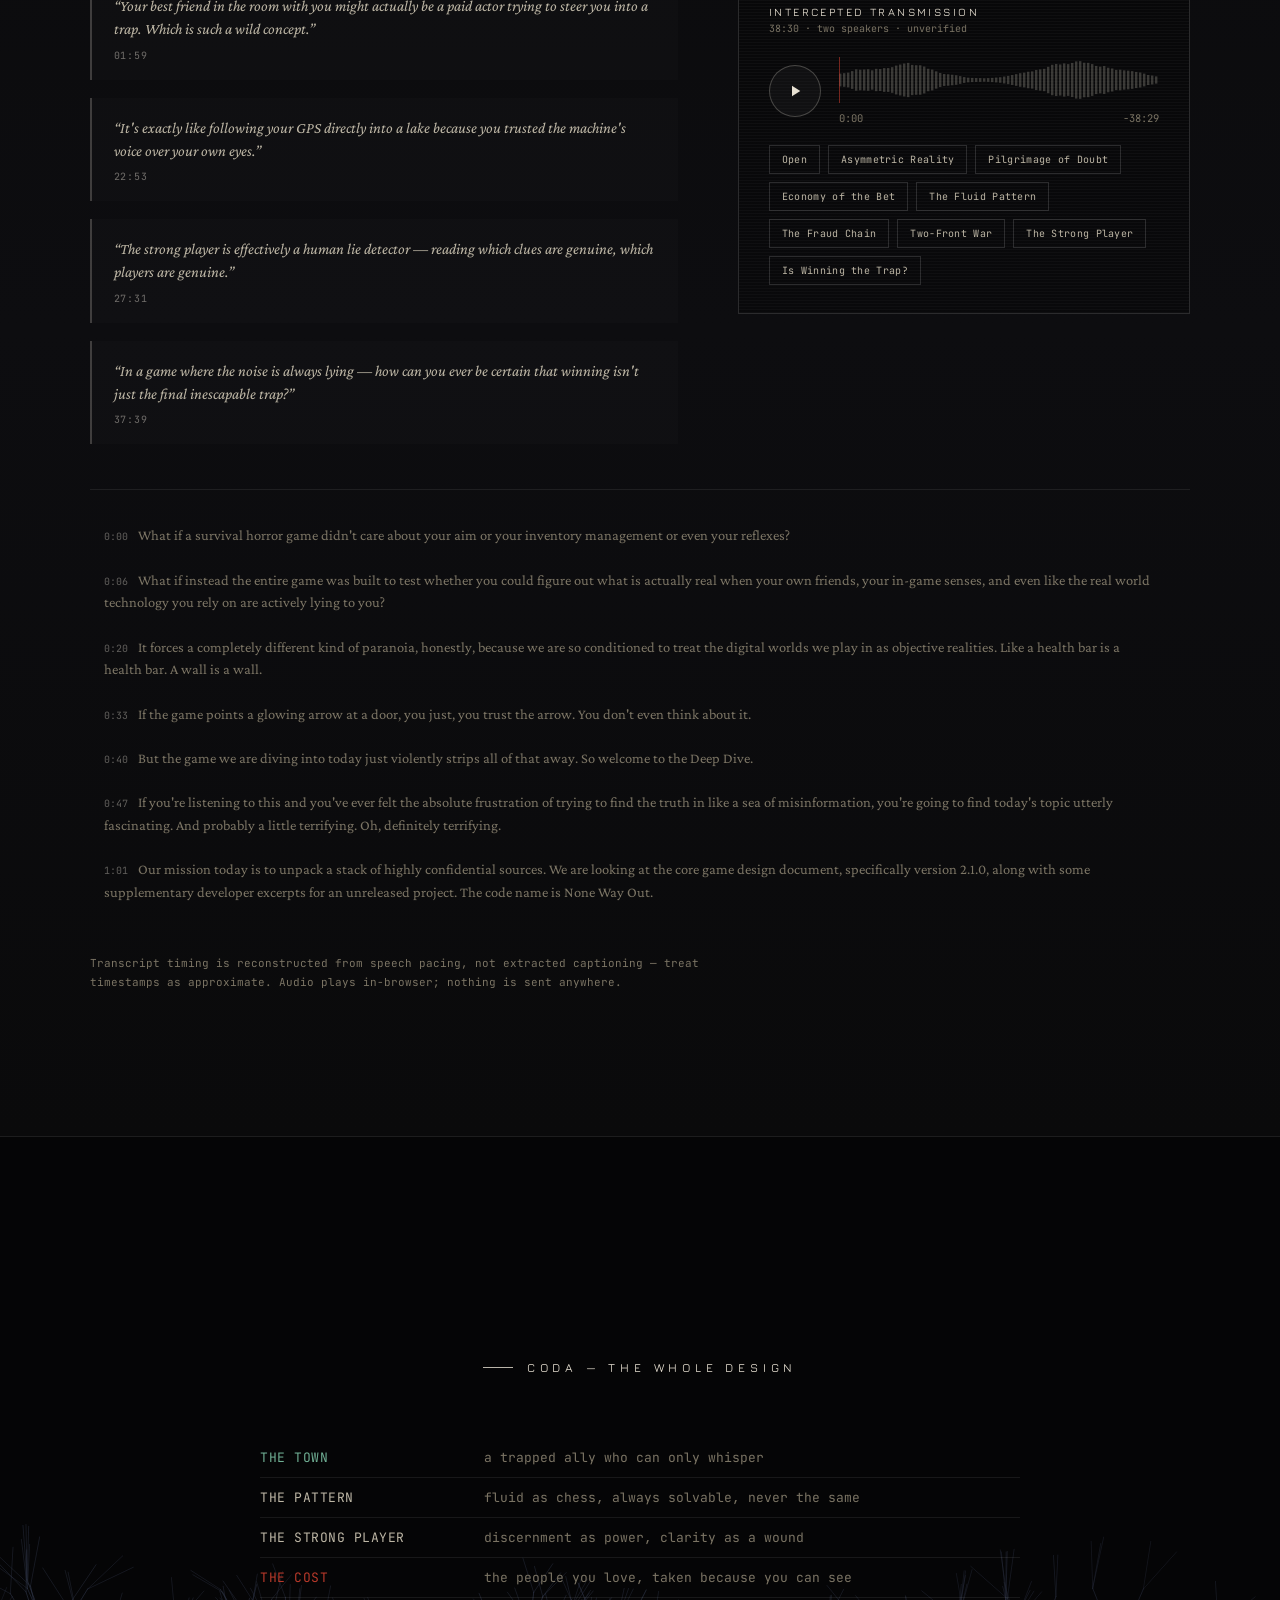
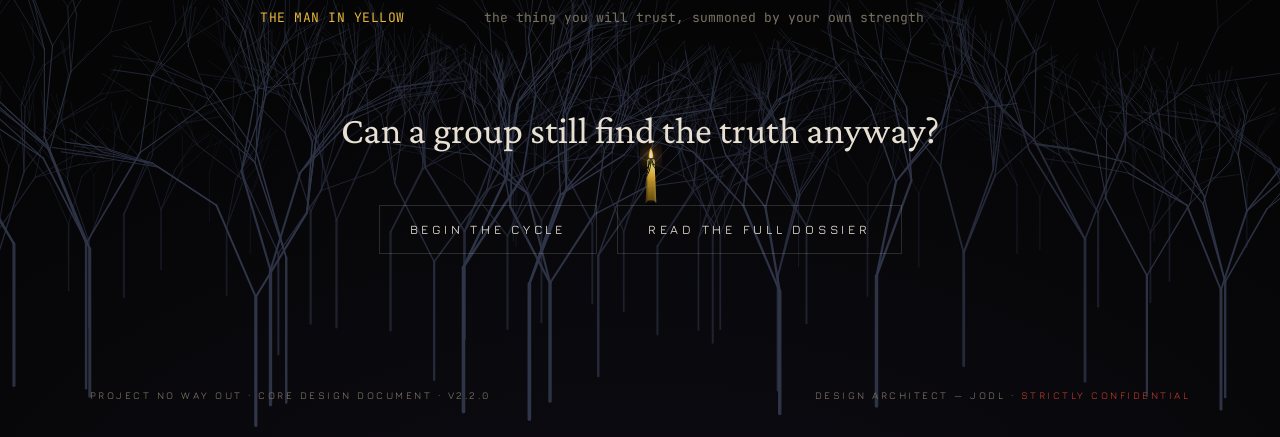
==== commit c7dc1c7e: "Hero: physics-based stretch/compress wordmark on a sticky scroll track Rework the scroll choreograph" ====
--- a/index.html
+++ b/index.html
@@ -30,26 +30,28 @@
 
 <!-- ============================================================ HERO ============================================================ -->
 <header class="hero" id="top">
-  <canvas class="hero-trees-far" data-forest="far" data-seed="7" aria-hidden="true"></canvas>
-  <canvas class="hero-trees-near" data-forest="near" data-seed="23" aria-hidden="true"></canvas>
-  <canvas class="hero-particles" data-embers data-count="20" data-color="230,183,60" data-speed="0.6" aria-hidden="true"></canvas>
-  <canvas class="atmos-canvas" data-rain data-count="90" data-phases="night,lockdown" aria-hidden="true"></canvas>
-
-  <div class="hero-glow" style="width:140px;height:200px;right:24%;bottom:14%;"></div>
-  <div class="hero-figure-wrap float-anim" data-figure style="right:23.5%;bottom:13%;width:34px;height:140px;"></div>
-
-  <div class="hero-content">
-    <div class="hero-kicker">PROJECT</div>
-    <h1 class="hero-title">NO WAY OUT</h1>
-    <div class="hero-sub">
-      <span class="ln"></span>
-      <span>Asymmetric Psychological Horror &middot; Social Deduction Sandbox</span>
-      <span class="ln r"></span>
-    </div>
-    <p class="hero-tagline">&ldquo;The town has run this cycle before. It will run it again.&rdquo;</p>
-  </div>
-
-  <div class="hero-scroll"><div class="line"></div><span>Descend</span></div>
+  <div class="hero-sticky">
+    <canvas class="hero-trees-far" data-forest="far" data-seed="7" aria-hidden="true"></canvas>
+    <canvas class="hero-trees-near" data-forest="near" data-seed="23" aria-hidden="true"></canvas>
+    <canvas class="hero-particles" data-embers data-count="20" data-color="230,183,60" data-speed="0.6" aria-hidden="true"></canvas>
+    <canvas class="atmos-canvas" data-rain data-count="90" data-phases="night,lockdown" aria-hidden="true"></canvas>
+
+    <div class="hero-glow" style="width:140px;height:200px;right:24%;bottom:14%;"></div>
+    <div class="hero-figure-wrap float-anim" data-figure style="right:23.5%;bottom:13%;width:34px;height:140px;"></div>
+
+    <div class="hero-content">
+      <div class="hero-kicker">PROJECT</div>
+      <h1 class="hero-title">NO WAY OUT</h1>
+      <div class="hero-sub">
+        <span class="ln"></span>
+        <span>Asymmetric Psychological Horror &middot; Social Deduction Sandbox</span>
+        <span class="ln r"></span>
+      </div>
+      <p class="hero-tagline">&ldquo;The town has run this cycle before. It will run it again.&rdquo;</p>
+    </div>
+
+    <div class="hero-scroll"><div class="line"></div><span>Descend</span></div>
+  </div>
 </header>
 
 <!-- ============================================================ THESIS ============================================================ -->
--- a/assets/sections.css
+++ b/assets/sections.css
@@ -17,8 +17,11 @@
 @media(max-width:760px){.nav-links{display:none}}
 
 /* ---------- HERO ---------- */
-.hero{
-  height:100svh;min-height:680px;position:relative;overflow:hidden;
+/* .hero is a tall scroll track; .hero-sticky pins the scene for the duration of
+   the wordmark stretch/compress choreography, then releases to scroll away. */
+.hero{position:relative;z-index:2;height:190vh}
+.hero-sticky{
+  position:sticky;top:0;height:100svh;min-height:680px;overflow:hidden;
   display:flex;flex-direction:column;justify-content:center;
   /* Exact "night" key art (page_01): cool blue-grey top glow → indigo mids → cool vignette */
   background:radial-gradient(130% 85% at 50% 5%,
@@ -30,13 +33,17 @@
   background-size:100% 120%;
   animation:nwo-breathe 10s ease-in-out infinite;
 }
-.hero-trees-far{position:absolute;left:0;right:0;bottom:0;width:100%;height:66%;z-index:2;opacity:.82}
-.hero-trees-near{position:absolute;left:0;right:0;bottom:0;width:100%;height:52%;z-index:4}
+/* fade tops (crowns dissolve into sky, no hard clip at canvas edge) AND bottoms
+   (forest melts into the next section) so the forest reads as one continuous scene */
+.hero-trees-far{position:absolute;left:0;right:0;bottom:0;width:100%;height:66%;z-index:2;opacity:.82;
+  -webkit-mask-image:linear-gradient(to bottom,transparent 0,#000 14%,#000 68%,transparent 100%);mask-image:linear-gradient(to bottom,transparent 0,#000 14%,#000 68%,transparent 100%)}
+.hero-trees-near{position:absolute;left:0;right:0;bottom:-7vh;width:100%;height:59%;z-index:4;
+  -webkit-mask-image:linear-gradient(to bottom,transparent 0,#000 16%,#000 56%,transparent 100%);mask-image:linear-gradient(to bottom,transparent 0,#000 16%,#000 56%,transparent 100%)}
 .hero-particles{position:absolute;inset:0;width:100%;height:100%;z-index:3;pointer-events:none}
 .hero-figure-wrap{position:absolute;z-index:5;pointer-events:none;transition:filter 1.4s ease}
 .hero-glow{position:absolute;border-radius:50%;background:radial-gradient(circle,var(--yellow-glow),transparent 70%);pointer-events:none;z-index:3}
 
-.hero-content{position:relative;z-index:10;padding:0 7vw;text-align:center;transform:translateY(-7vh)}
+.hero-content{position:relative;z-index:10;padding:0 7vw;text-align:center;transform:translateY(15vh)}
 .hero-kicker{font-family:'Label';font-weight:300;font-size:13px;letter-spacing:1.1em;color:var(--bone2);
   padding-left:1.1em;opacity:0;animation:hfade 1.2s var(--ease) .4s forwards}
 .hero-title{
@@ -70,7 +77,7 @@
 .hero-scroll span{font-family:'Label';font-size:10px;letter-spacing:.3em;color:var(--ash);text-transform:uppercase}
 
 @media(max-width:760px){
-  .hero{min-height:760px}
+  .hero-sticky{min-height:760px}
   .hero-content{padding-bottom:7vh}
   .hero-trees-far{height:40%}
   .hero-trees-near{height:30%}
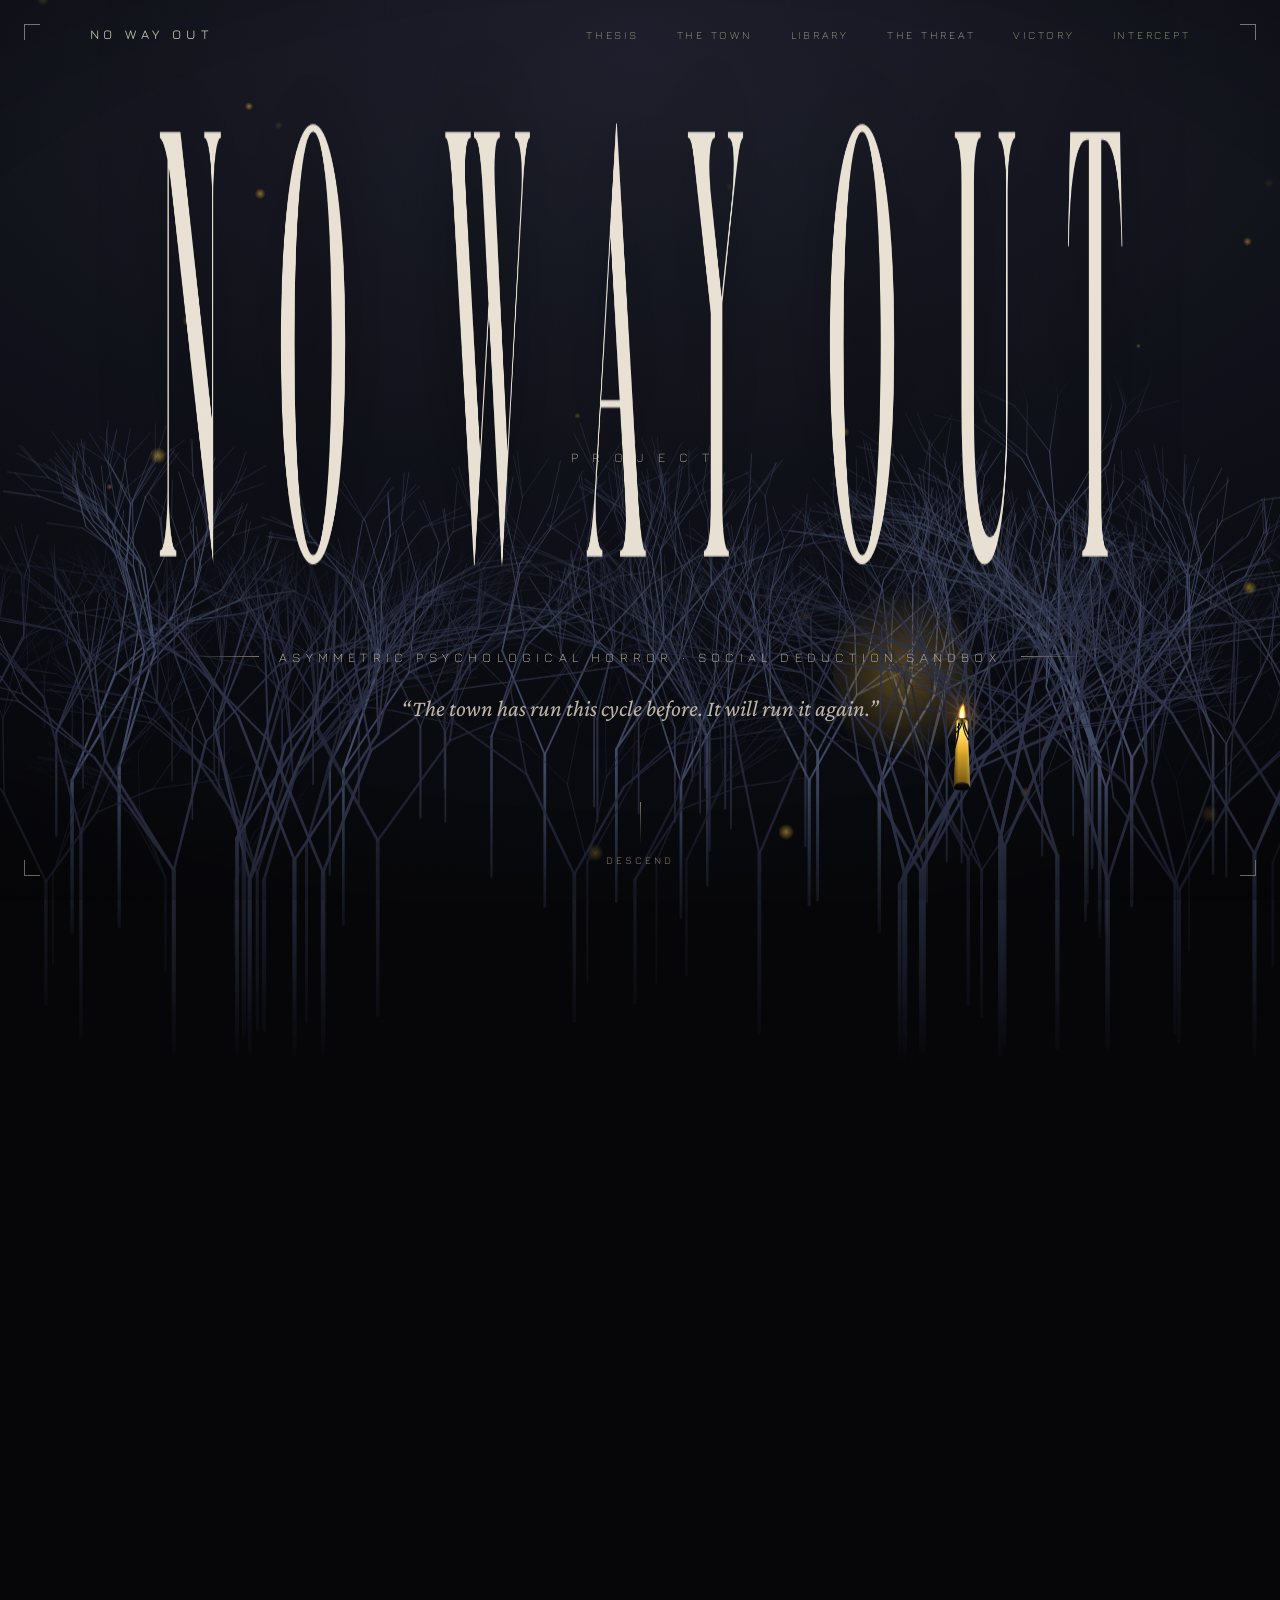
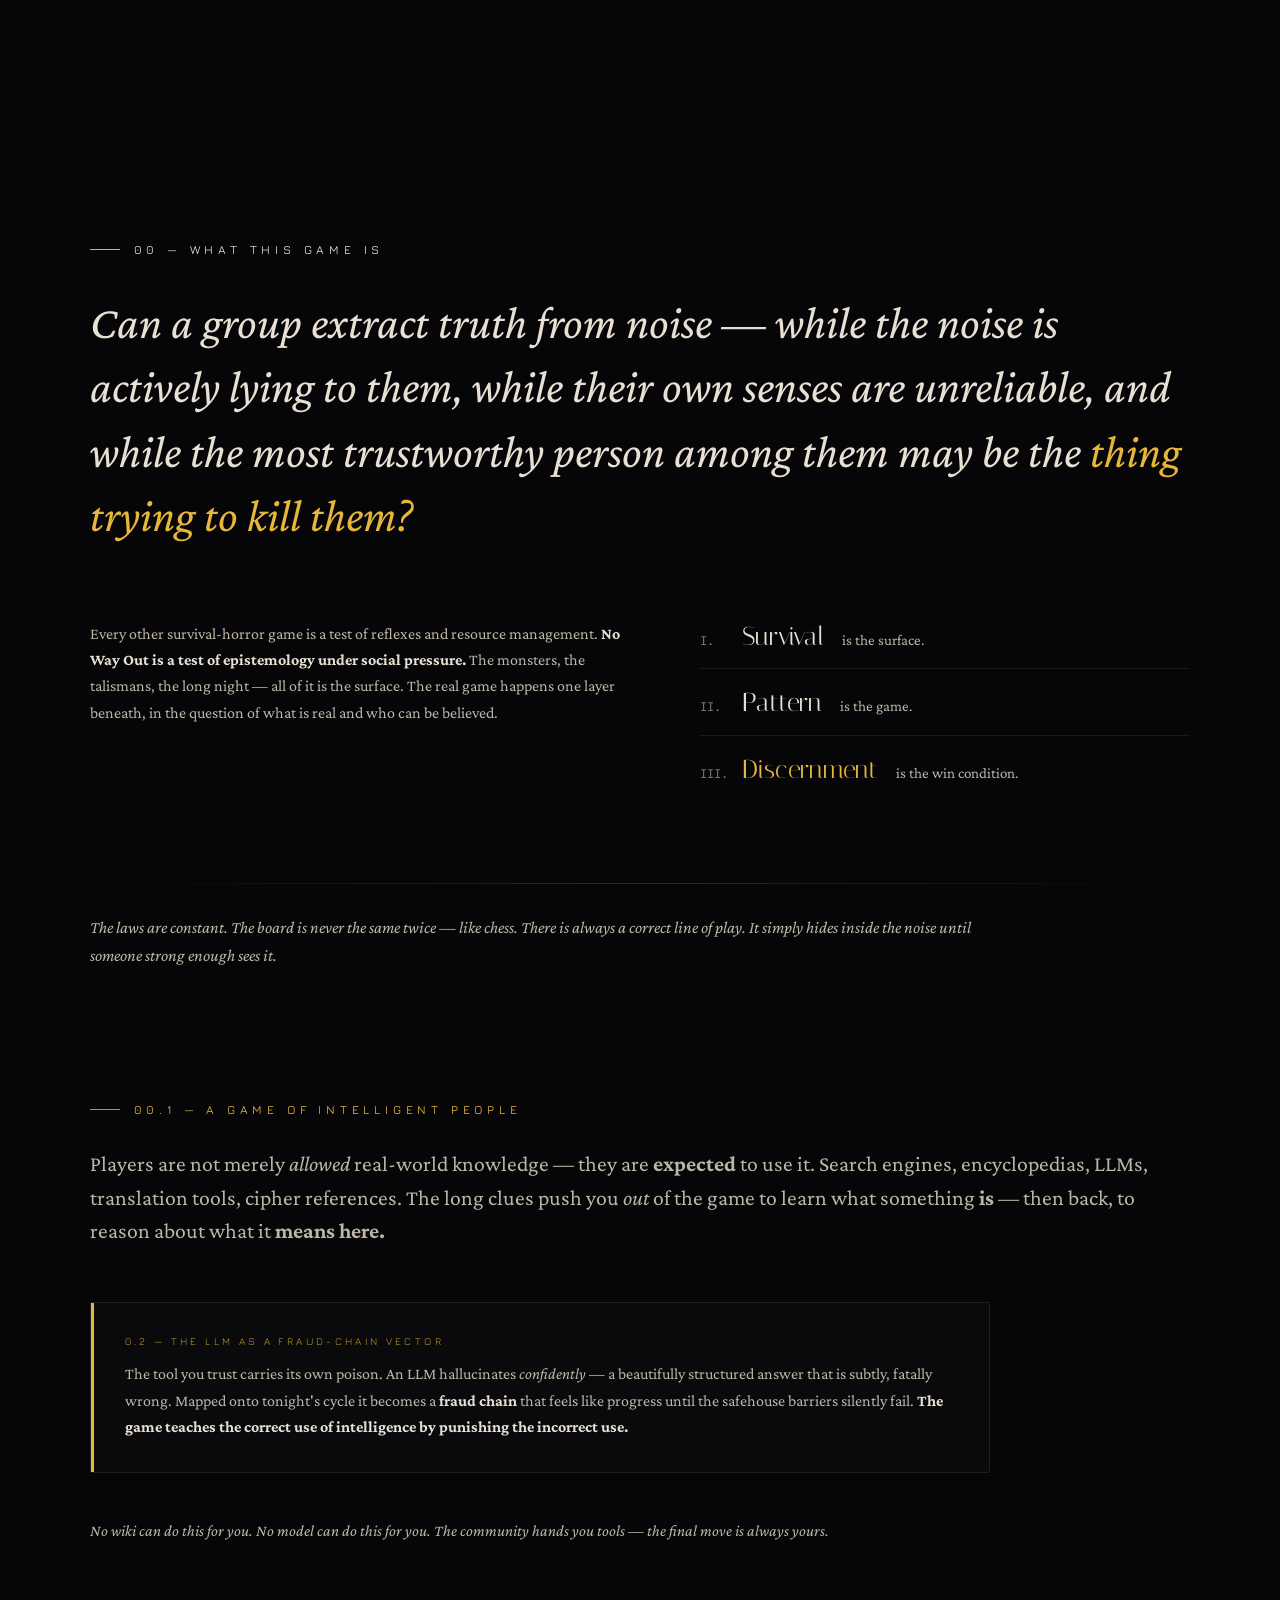
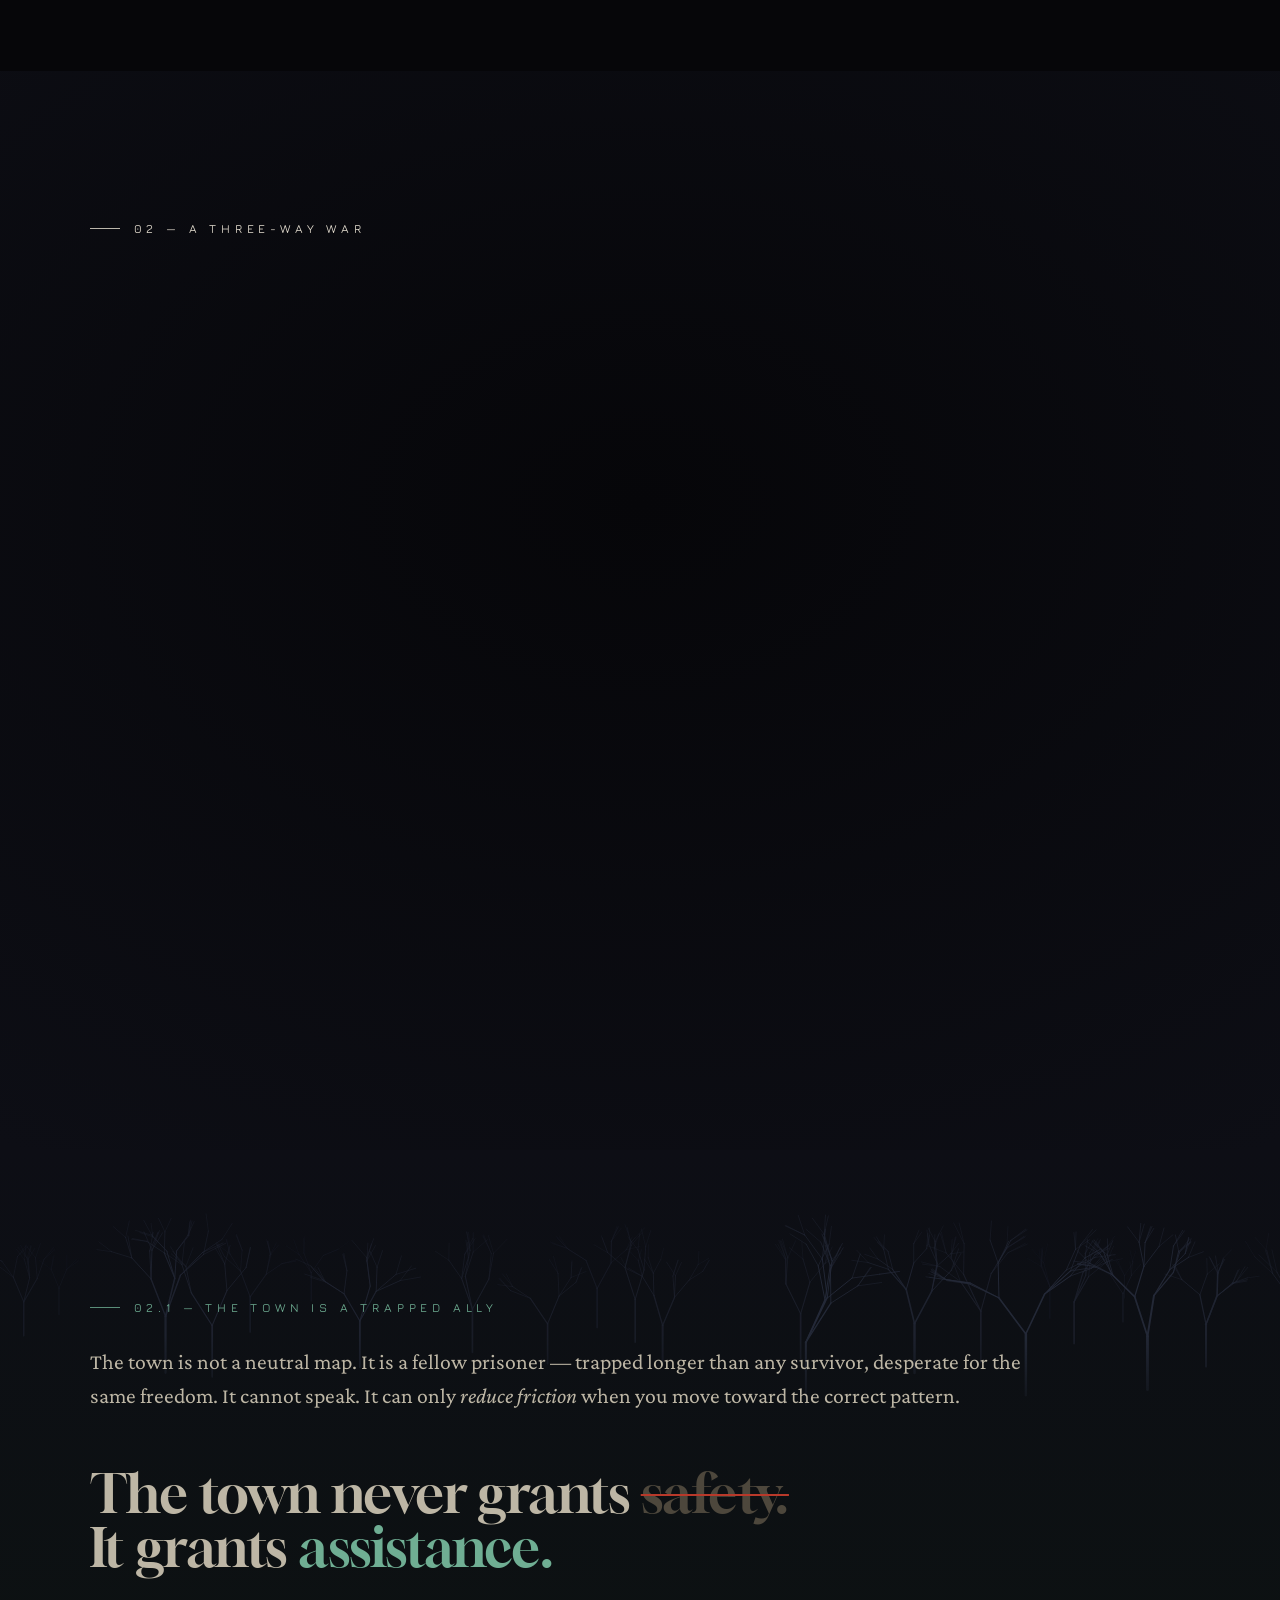
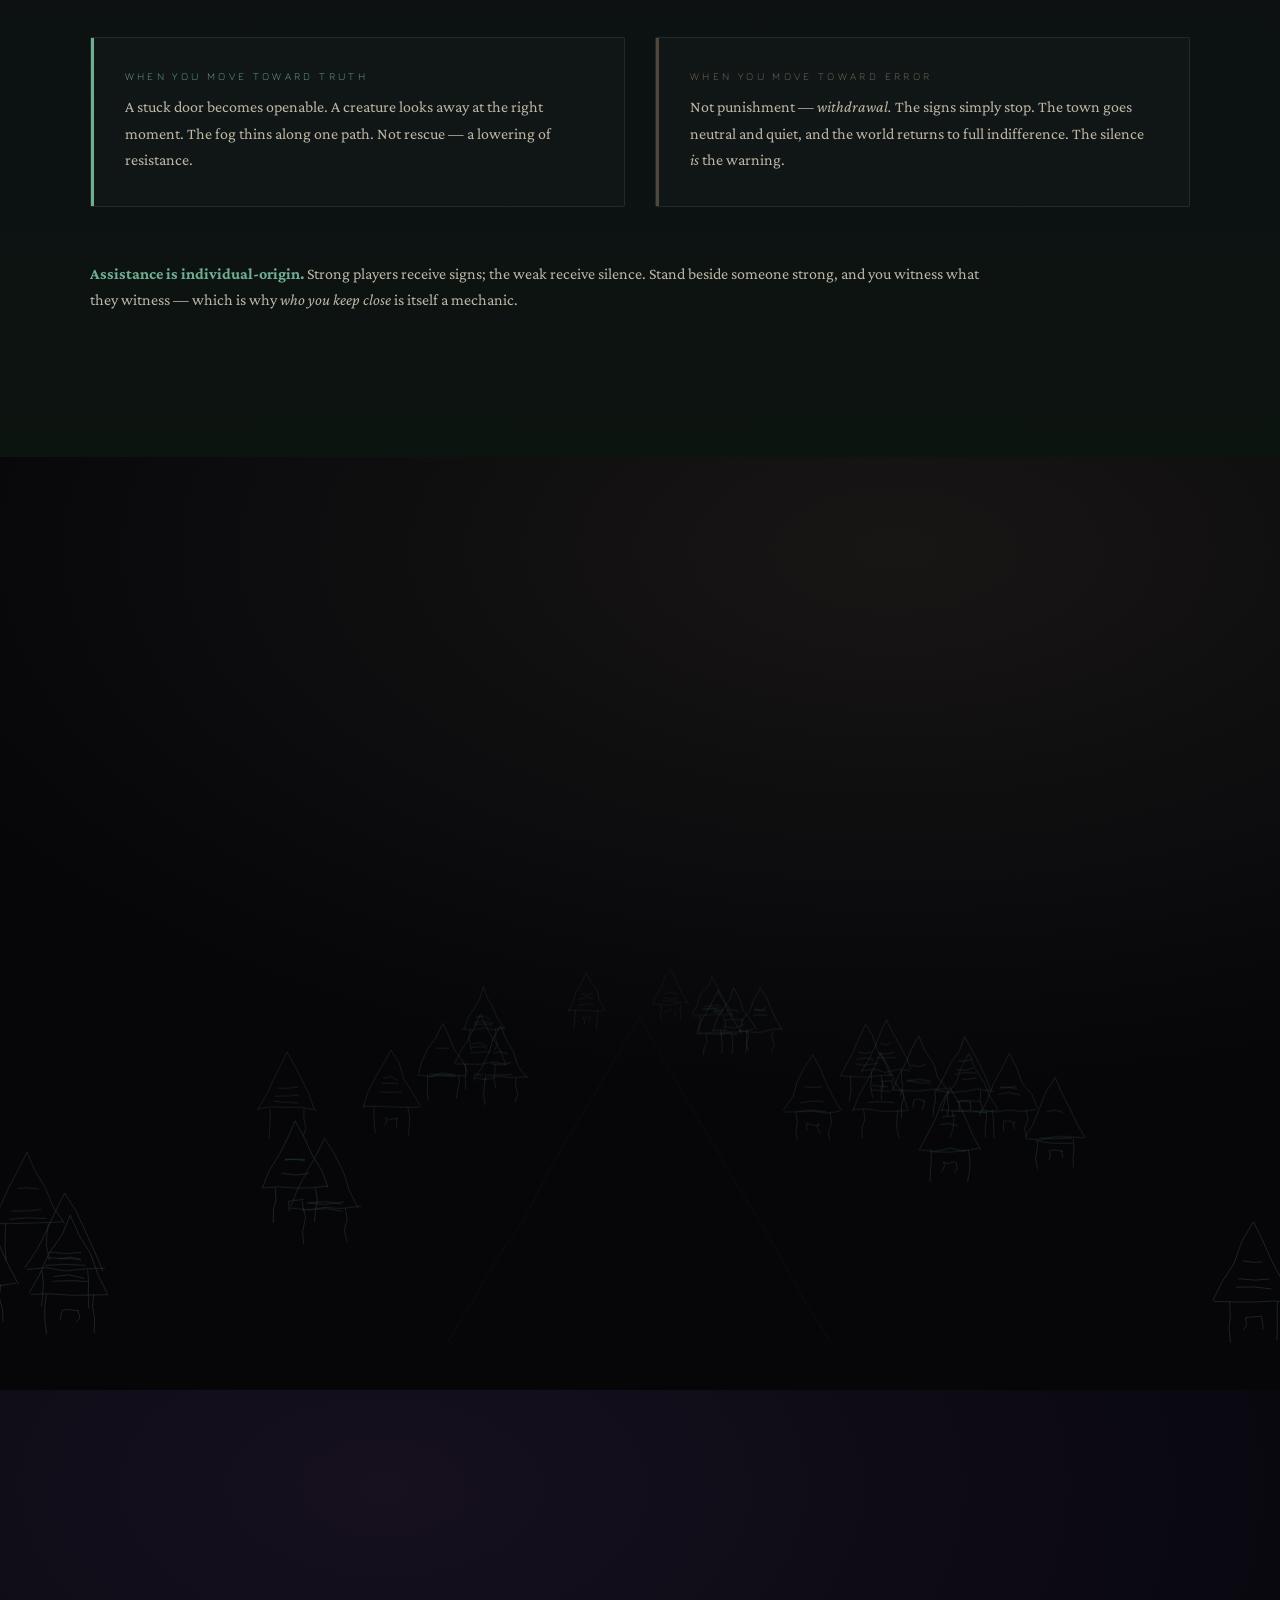
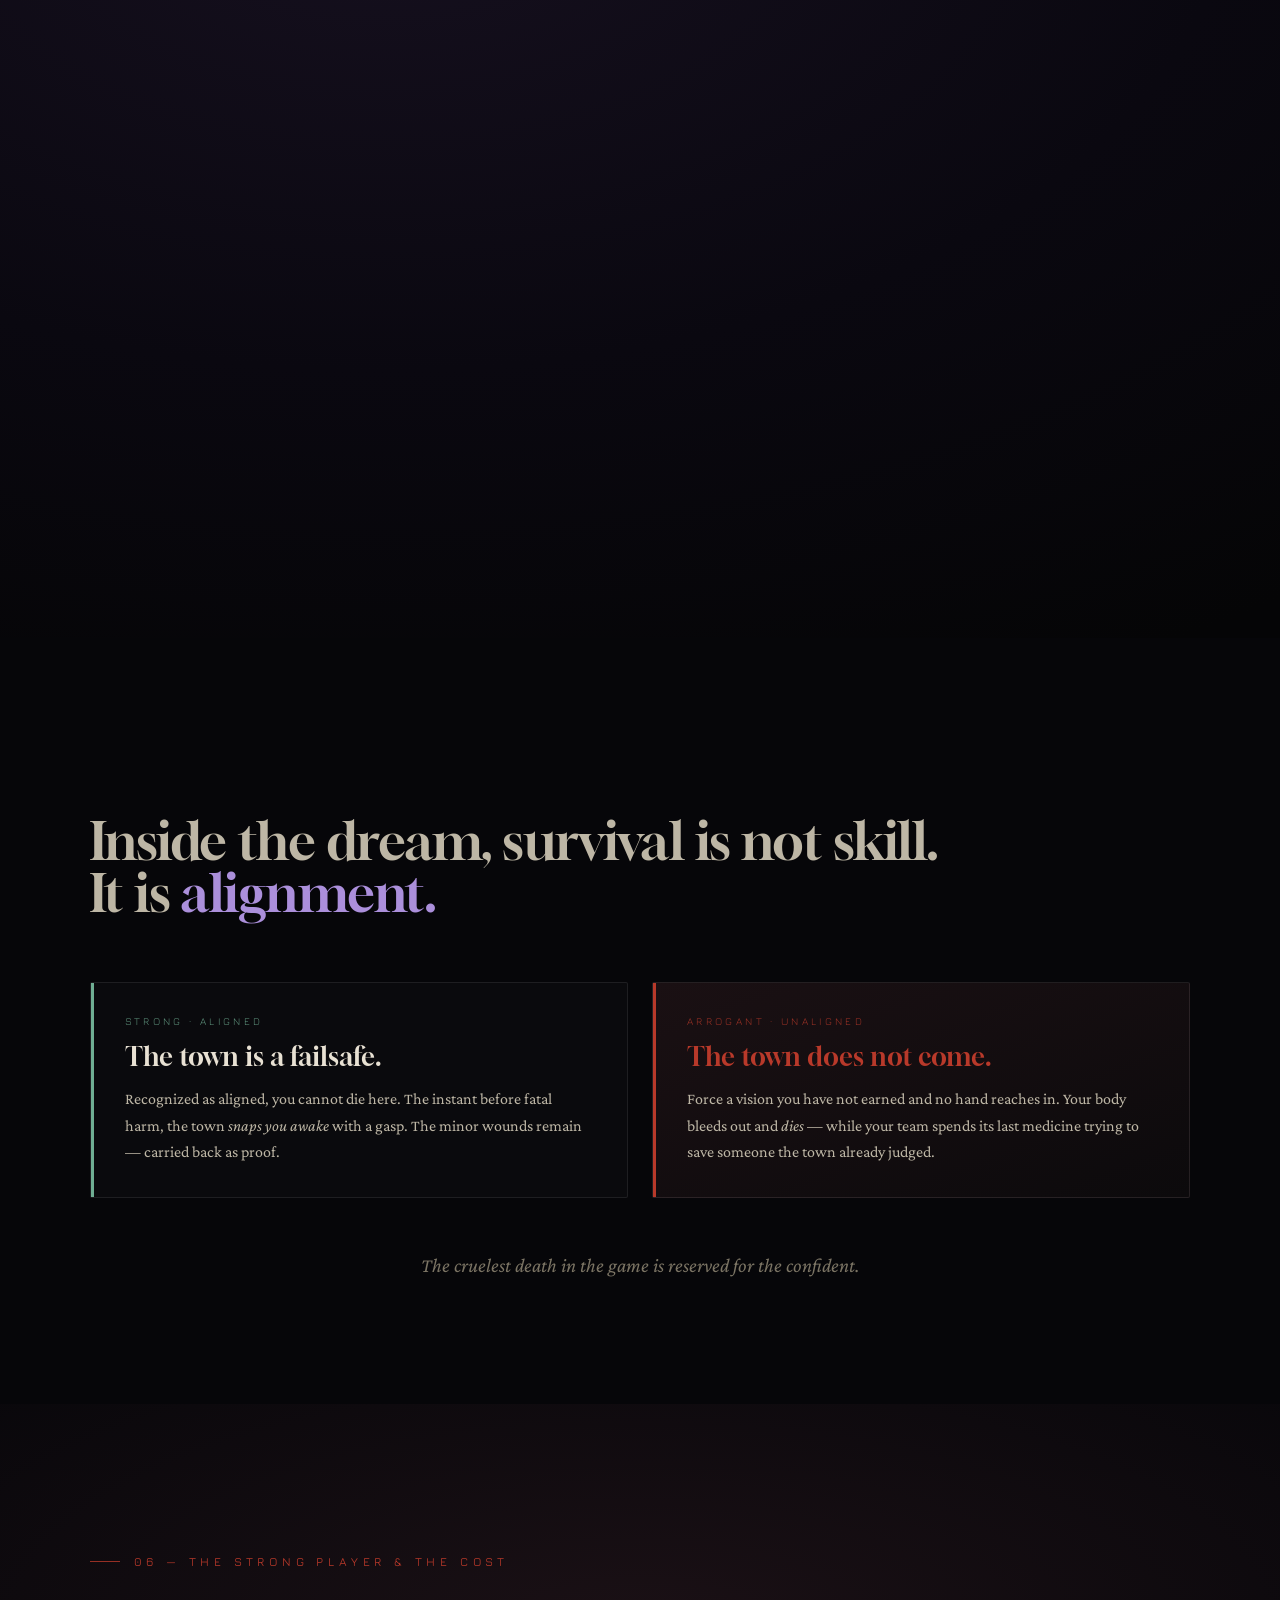
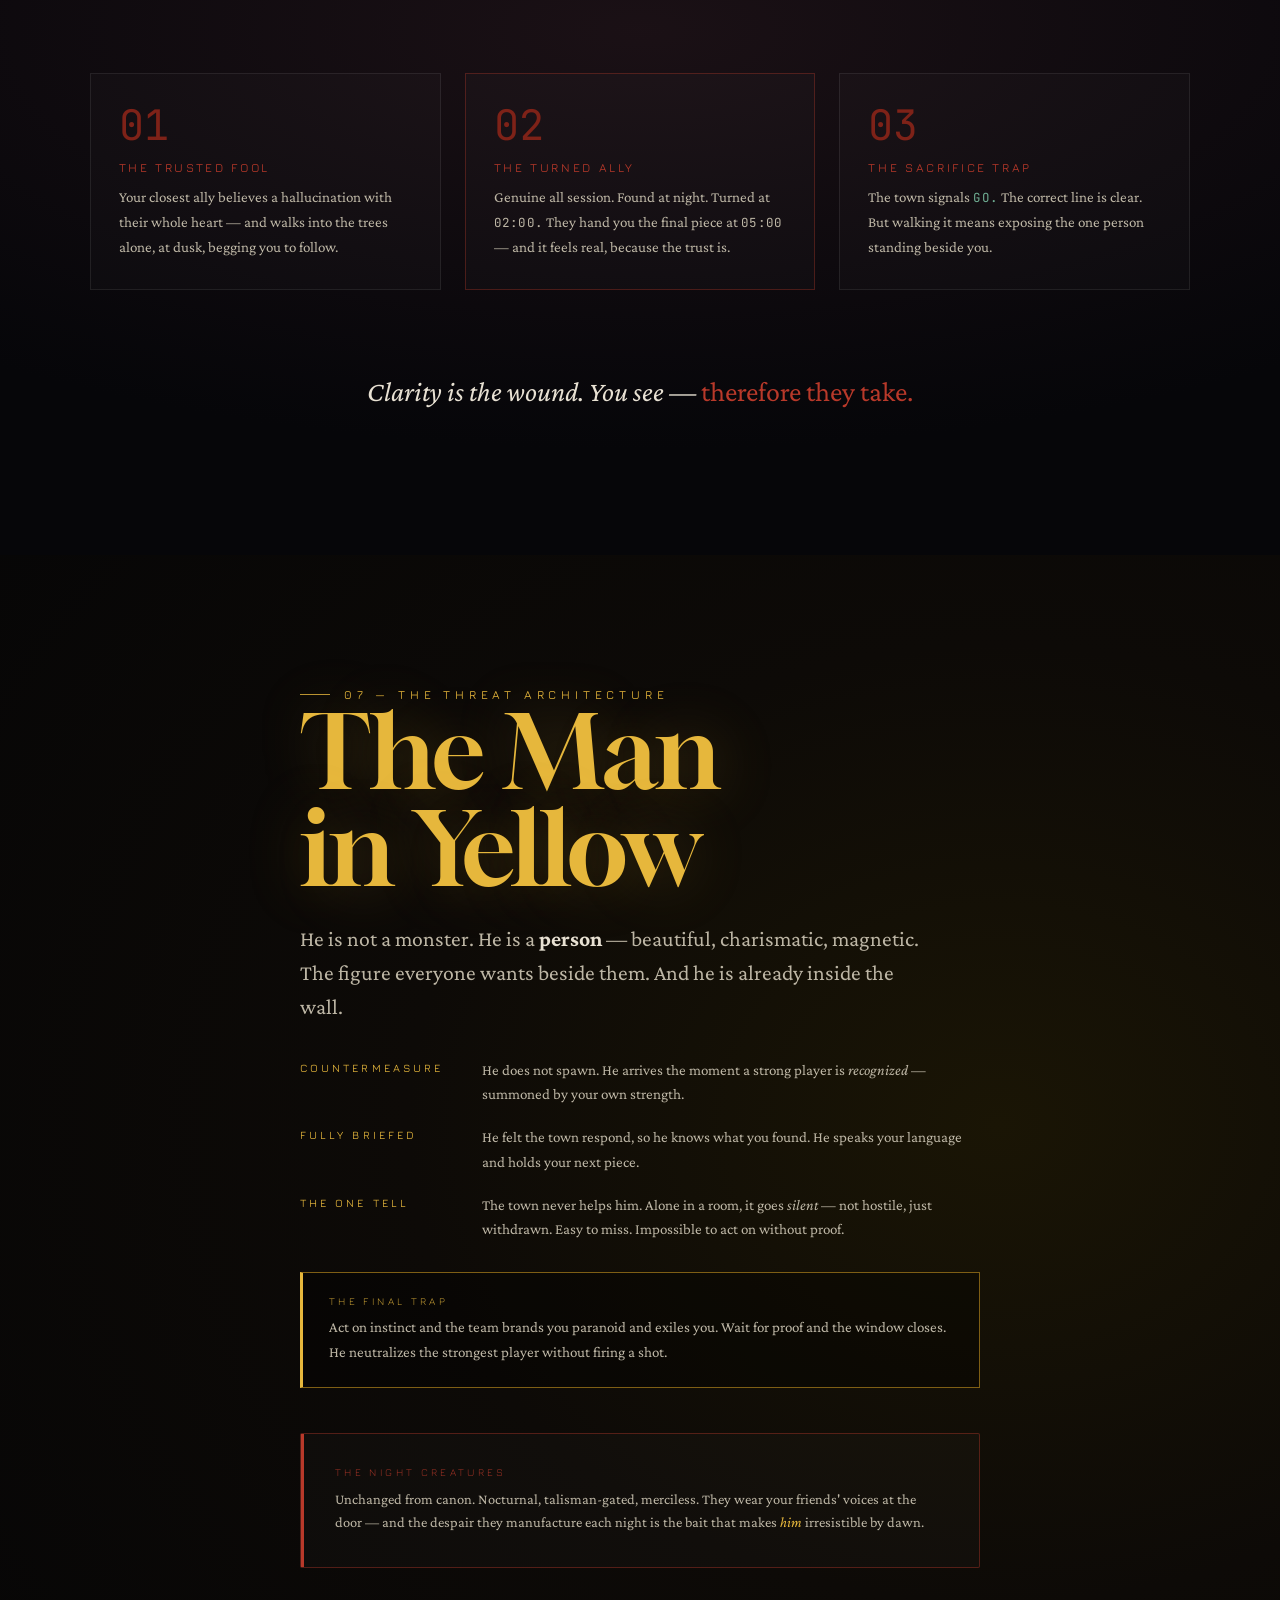
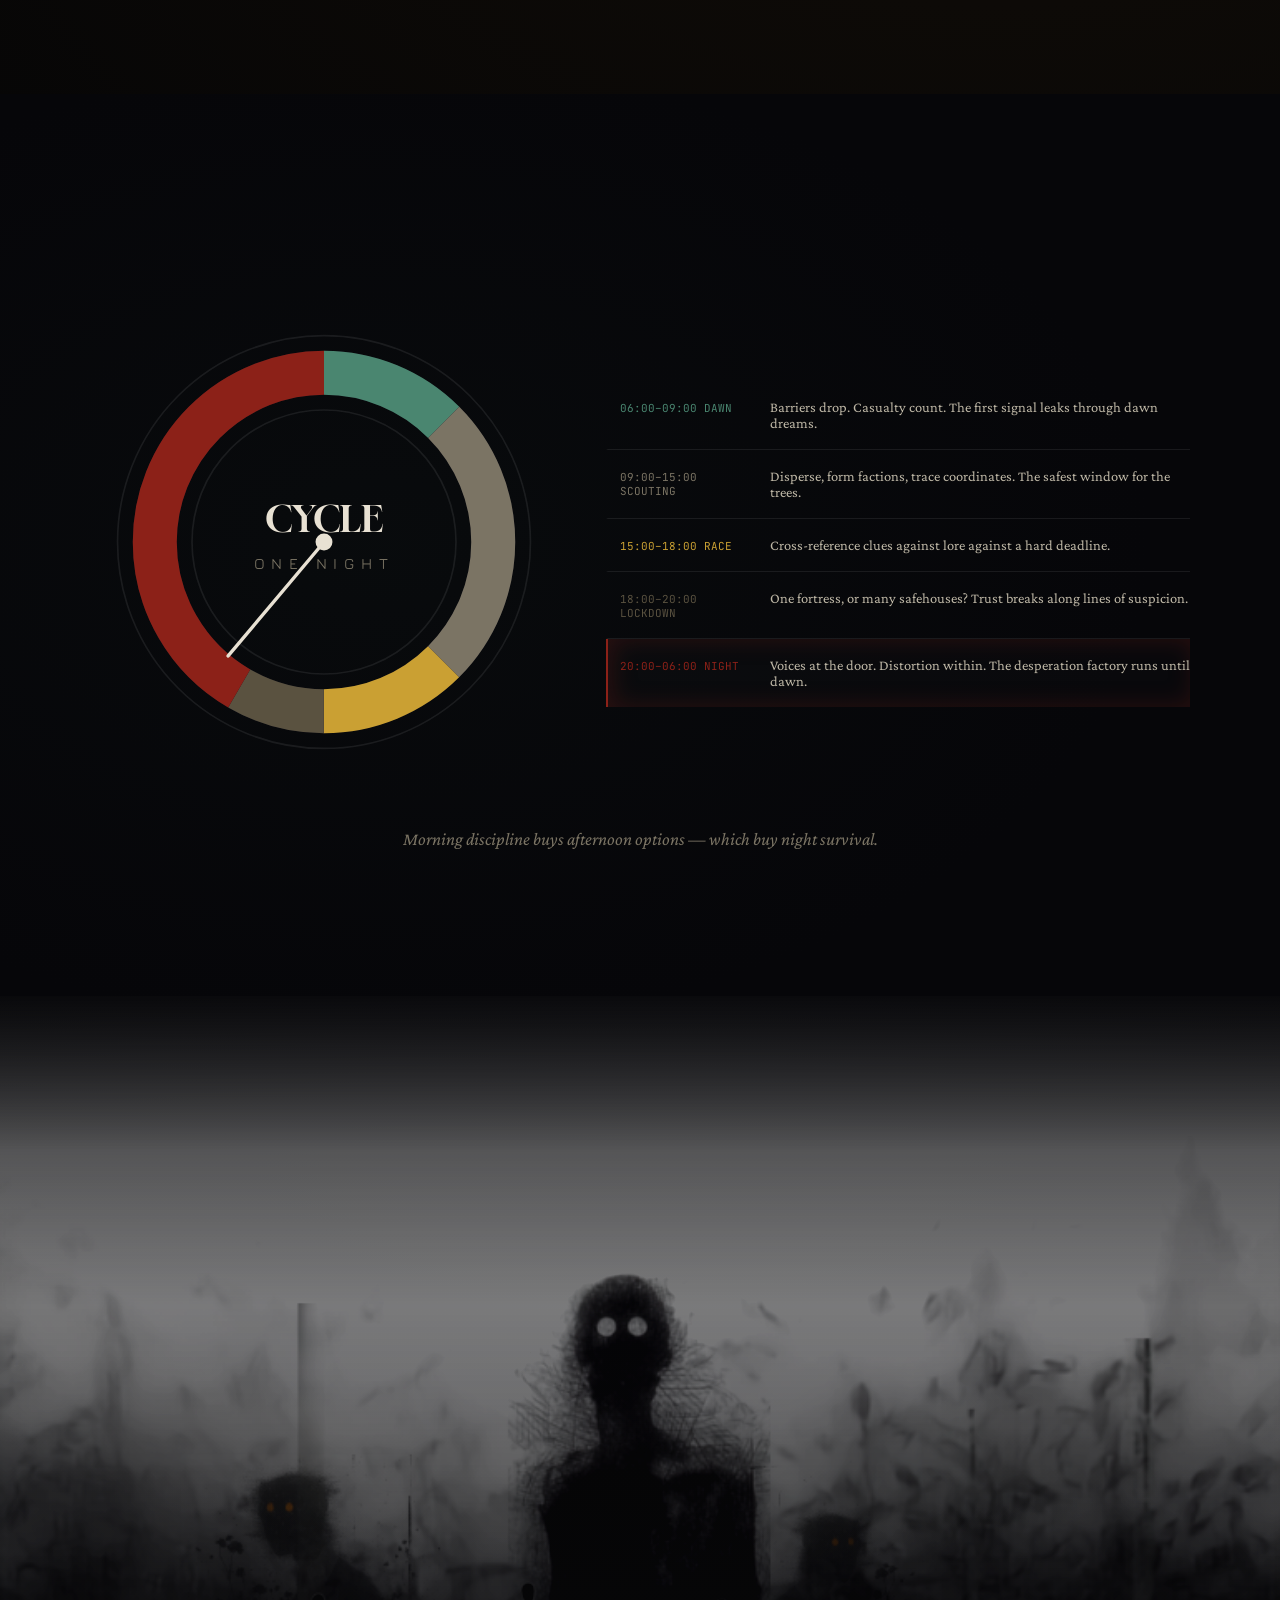
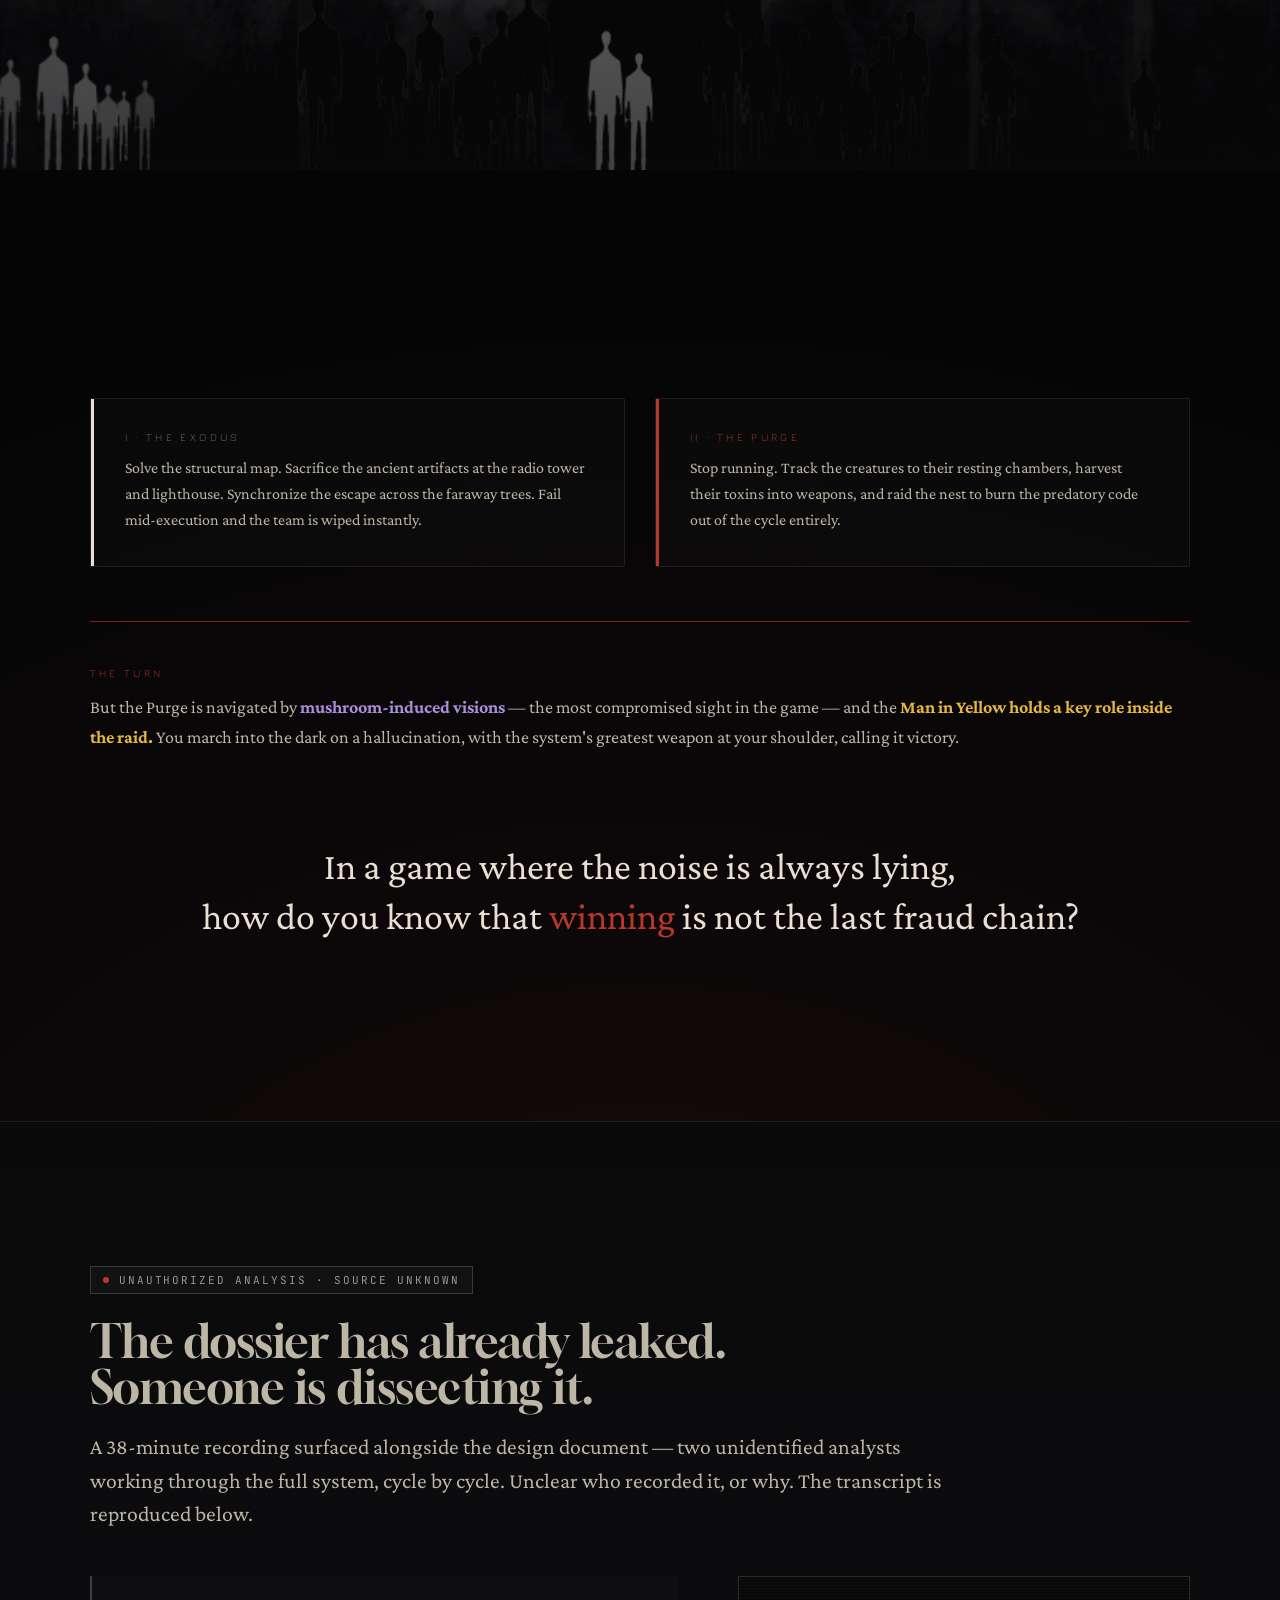
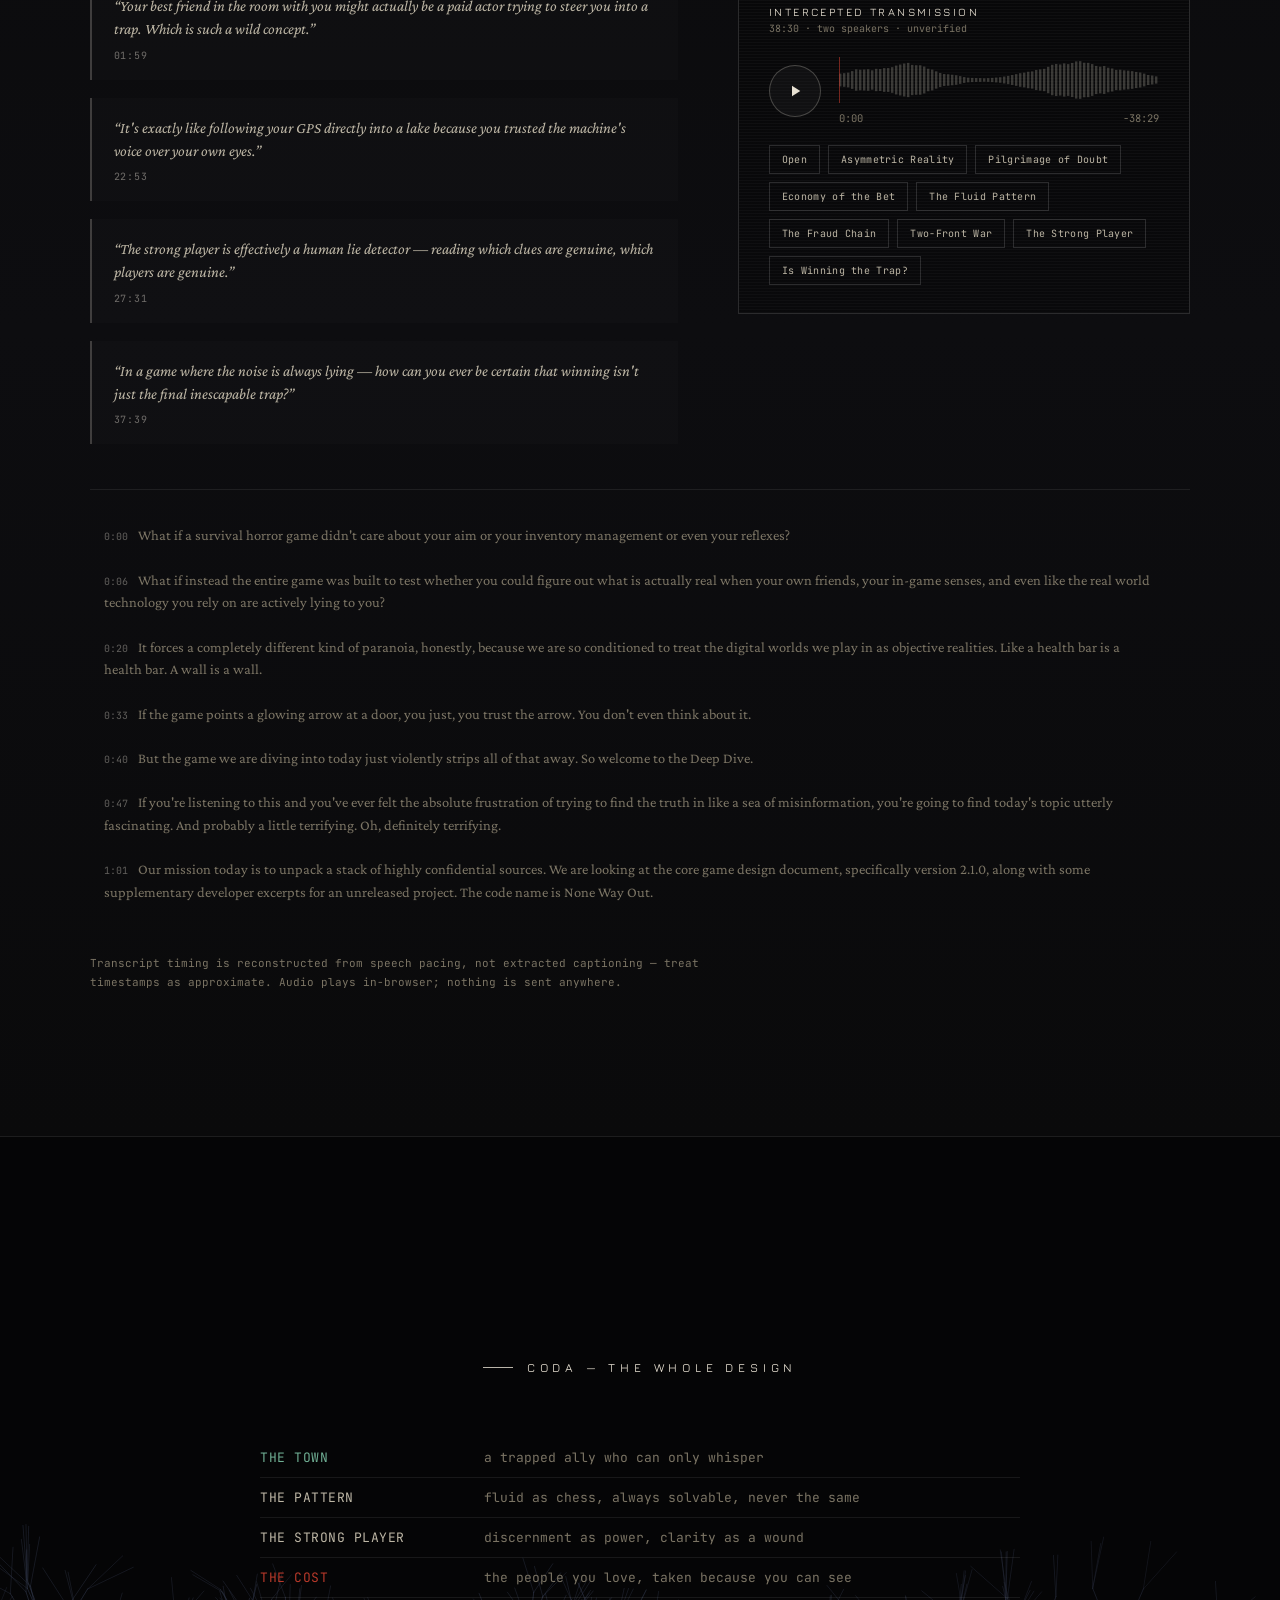
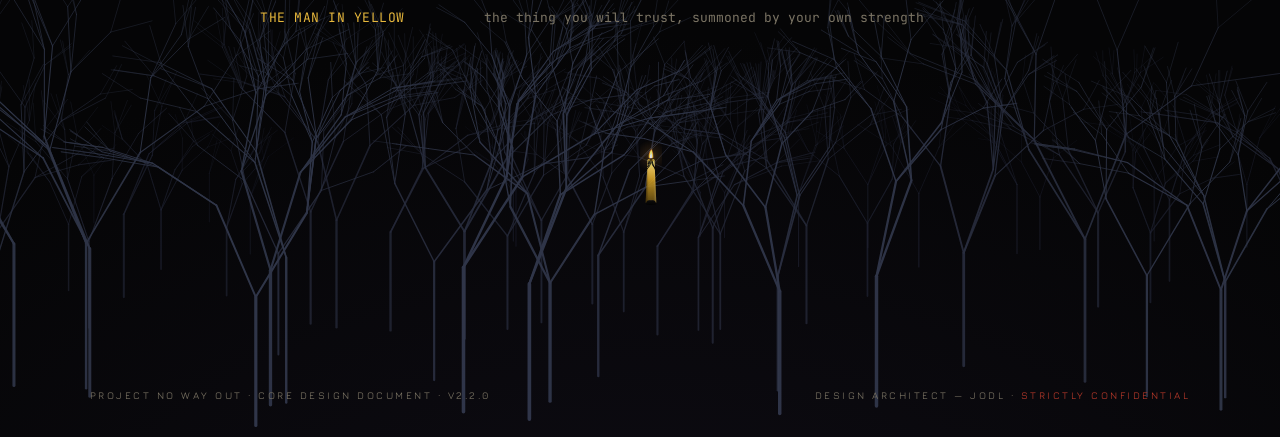
==== commit f4ec7a19: "Add candle favicon SVG favicon matching the hero's living candle: warm teardrop flame with a hot cor" ====
--- a/index.html
+++ b/index.html
@@ -5,6 +5,7 @@
 <meta name="viewport" content="width=device-width, initial-scale=1.0">
 <title>NO WAY OUT — Asymmetric Psychological Horror</title>
 <meta name="description" content="No Way Out — an asymmetric psychological horror and social deduction sandbox. The town has run this cycle before. It will run it again.">
+<link rel="icon" href="assets/favicon.svg" type="image/svg+xml">
 <link rel="stylesheet" href="assets/style.css">
 <link rel="stylesheet" href="assets/sections.css">
 </head>
--- a/assets/sections.css
+++ b/assets/sections.css
@@ -21,7 +21,7 @@
    the wordmark stretch/compress choreography, then releases to scroll away. */
 .hero{position:relative;z-index:2;height:190vh}
 .hero-sticky{
-  position:sticky;top:0;height:100svh;min-height:680px;overflow:hidden;
+  position:sticky;top:0;height:100svh;min-height:680px;overflow:visible;
   display:flex;flex-direction:column;justify-content:center;
   /* Exact "night" key art (page_01): cool blue-grey top glow → indigo mids → cool vignette */
   background:radial-gradient(130% 85% at 50% 5%,
@@ -48,10 +48,12 @@
   padding-left:1.1em;opacity:0;animation:hfade 1.2s var(--ease) .4s forwards}
 .hero-title{
   font-size:clamp(64px,12vw,196px);color:var(--bone);margin-top:10px;
-  opacity:0;letter-spacing:-.01em;
+  opacity:0;letter-spacing:-.01em;white-space:nowrap;
   animation:htitle 1.6s var(--ease) .7s forwards;
   text-shadow:0 0 80px rgba(0,0,0,.8);
 }
+/* each glyph stretches/thins about its own centre (per-character physics) */
+.hero-ch{display:inline-block;transform-origin:50% 0%;backface-visibility:hidden;will-change:transform}
 .hero-sub{
   display:flex;align-items:center;justify-content:center;gap:20px;margin-top:20px;
   font-family:'Label';font-weight:300;font-size:clamp(10px,1.1vw,13px);letter-spacing:.4em;
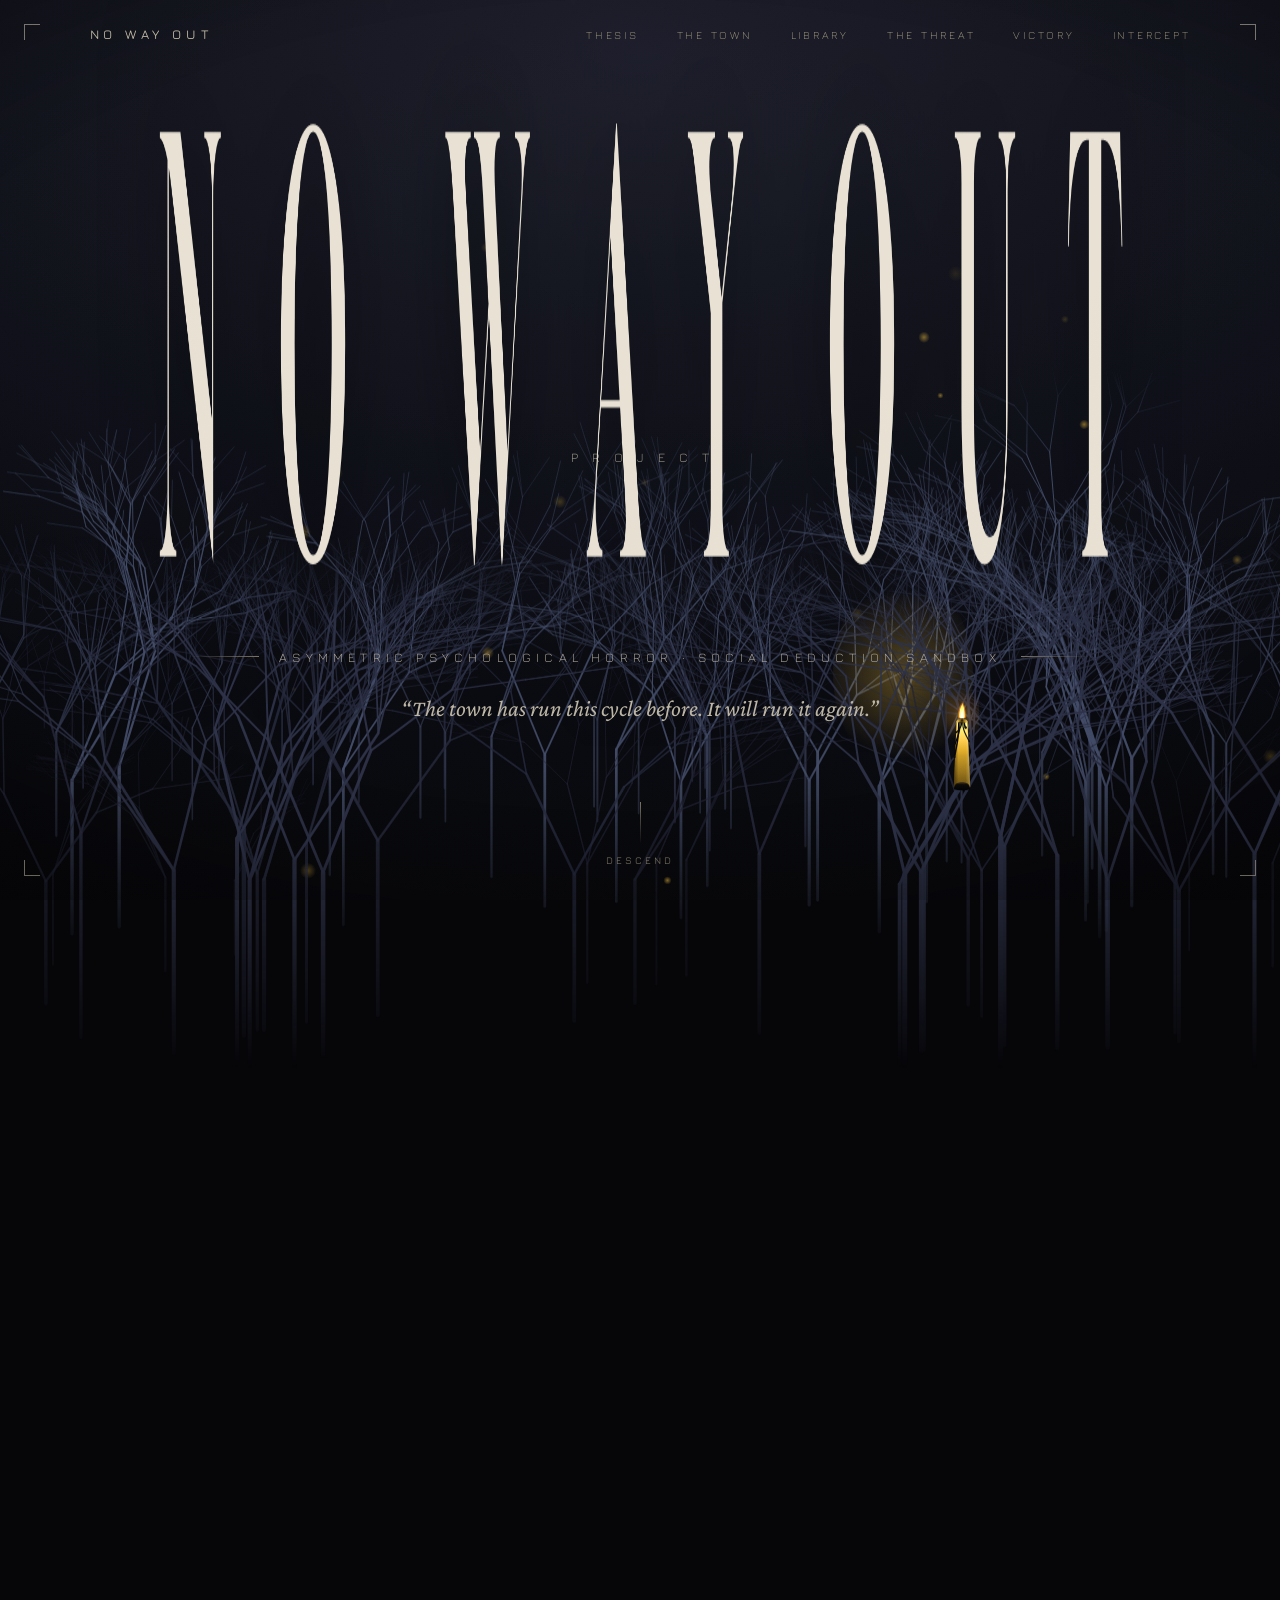
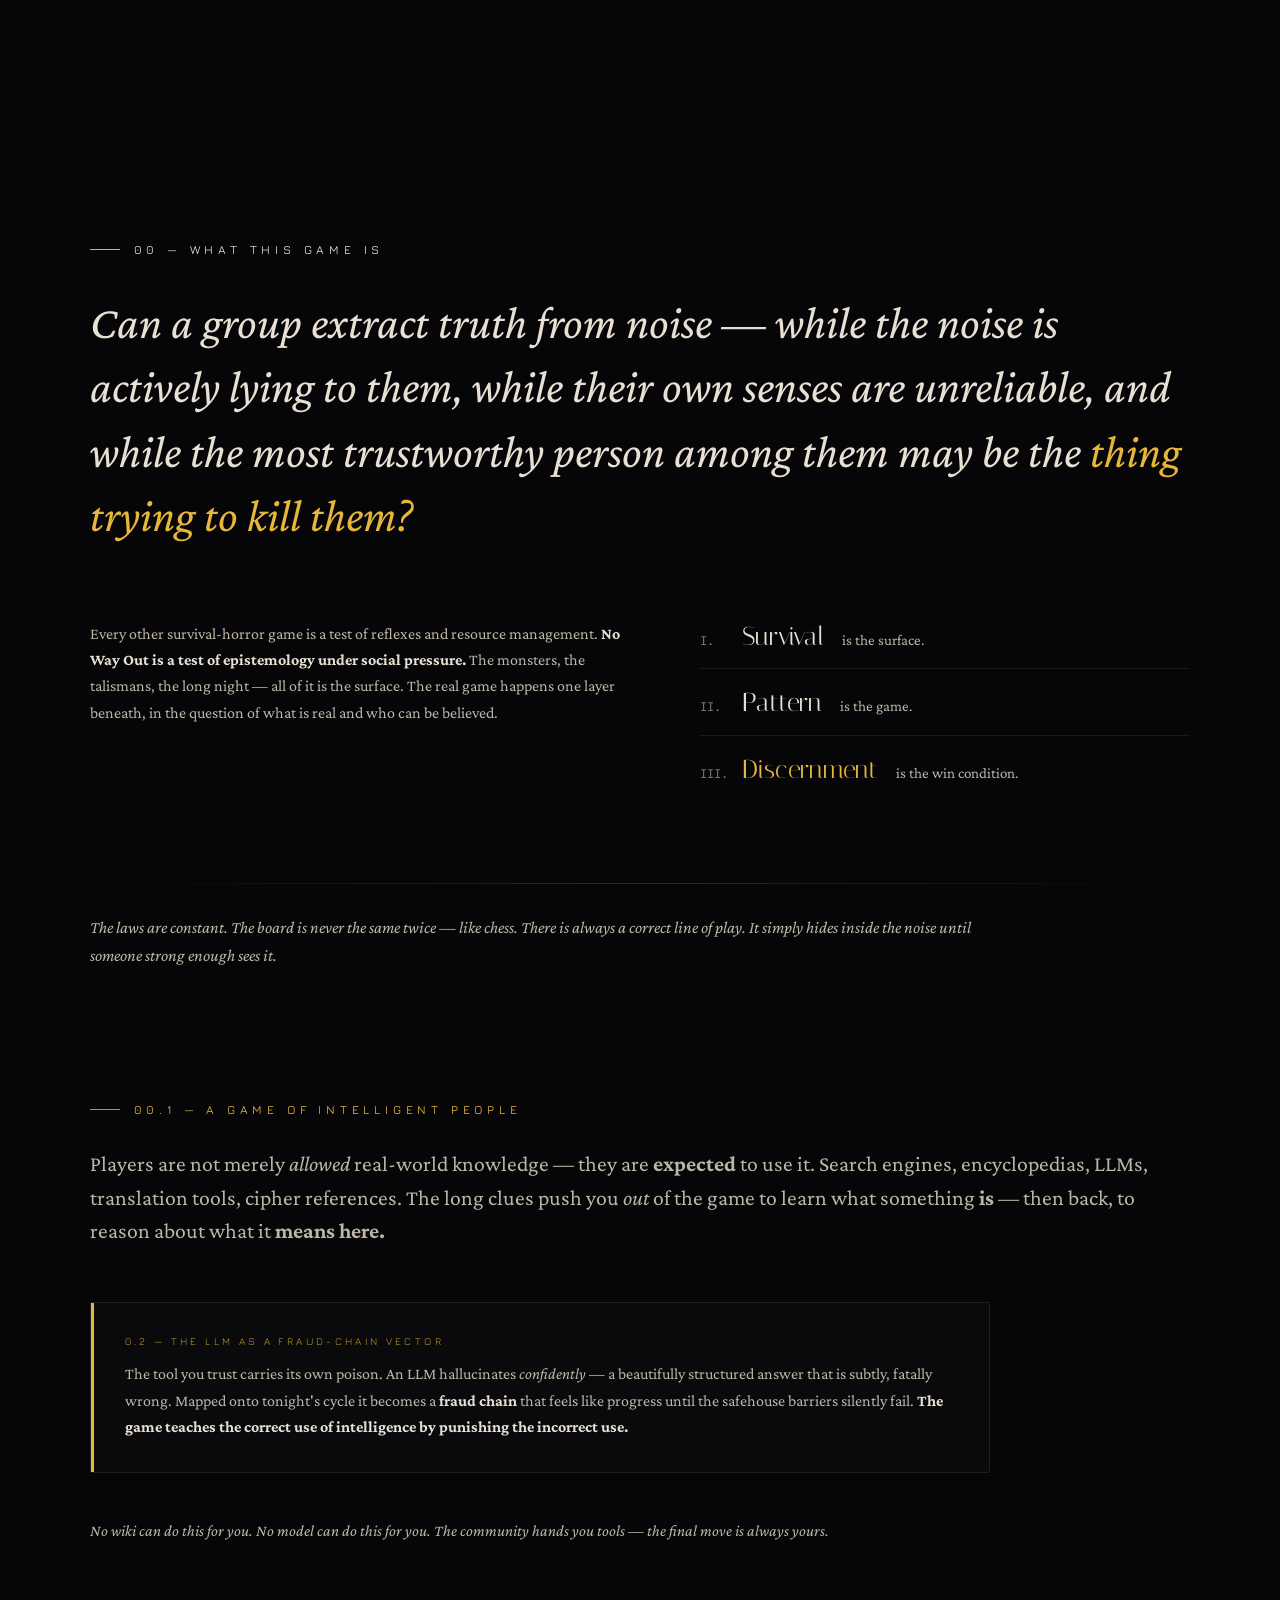
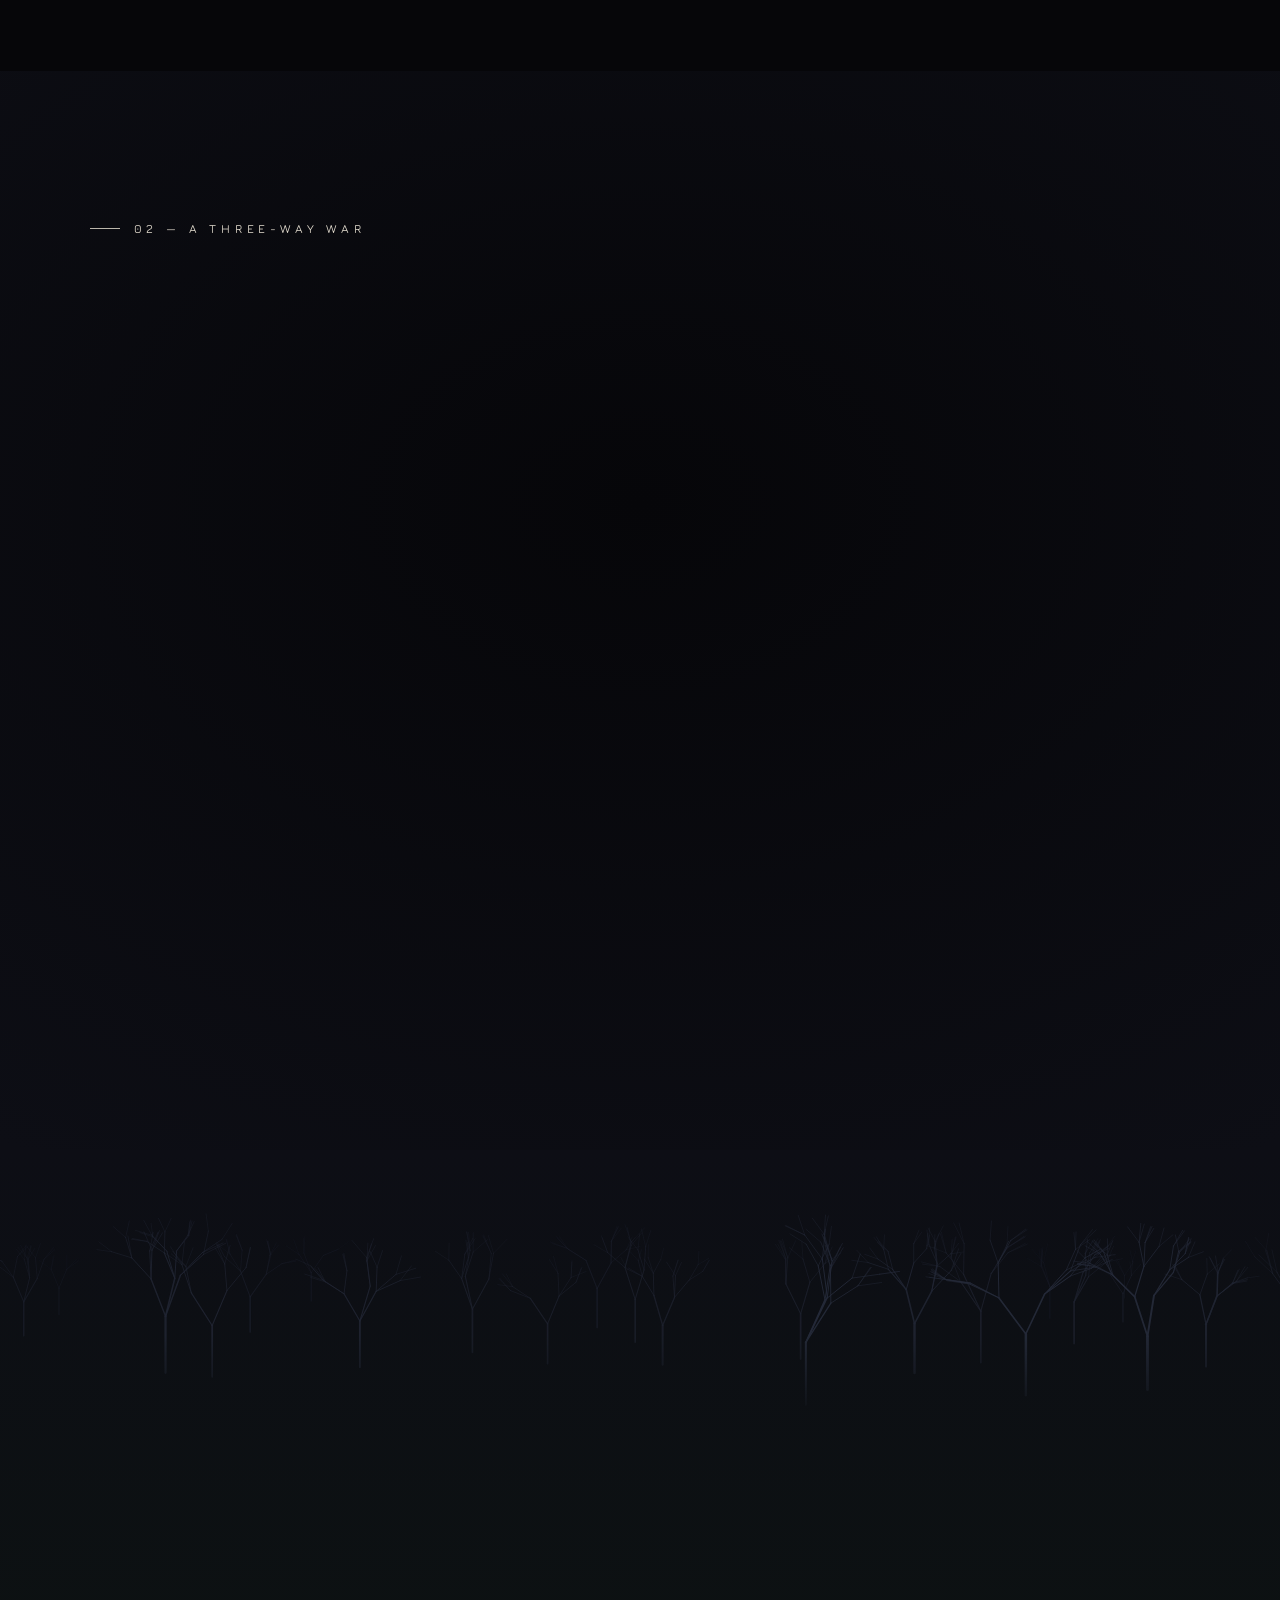
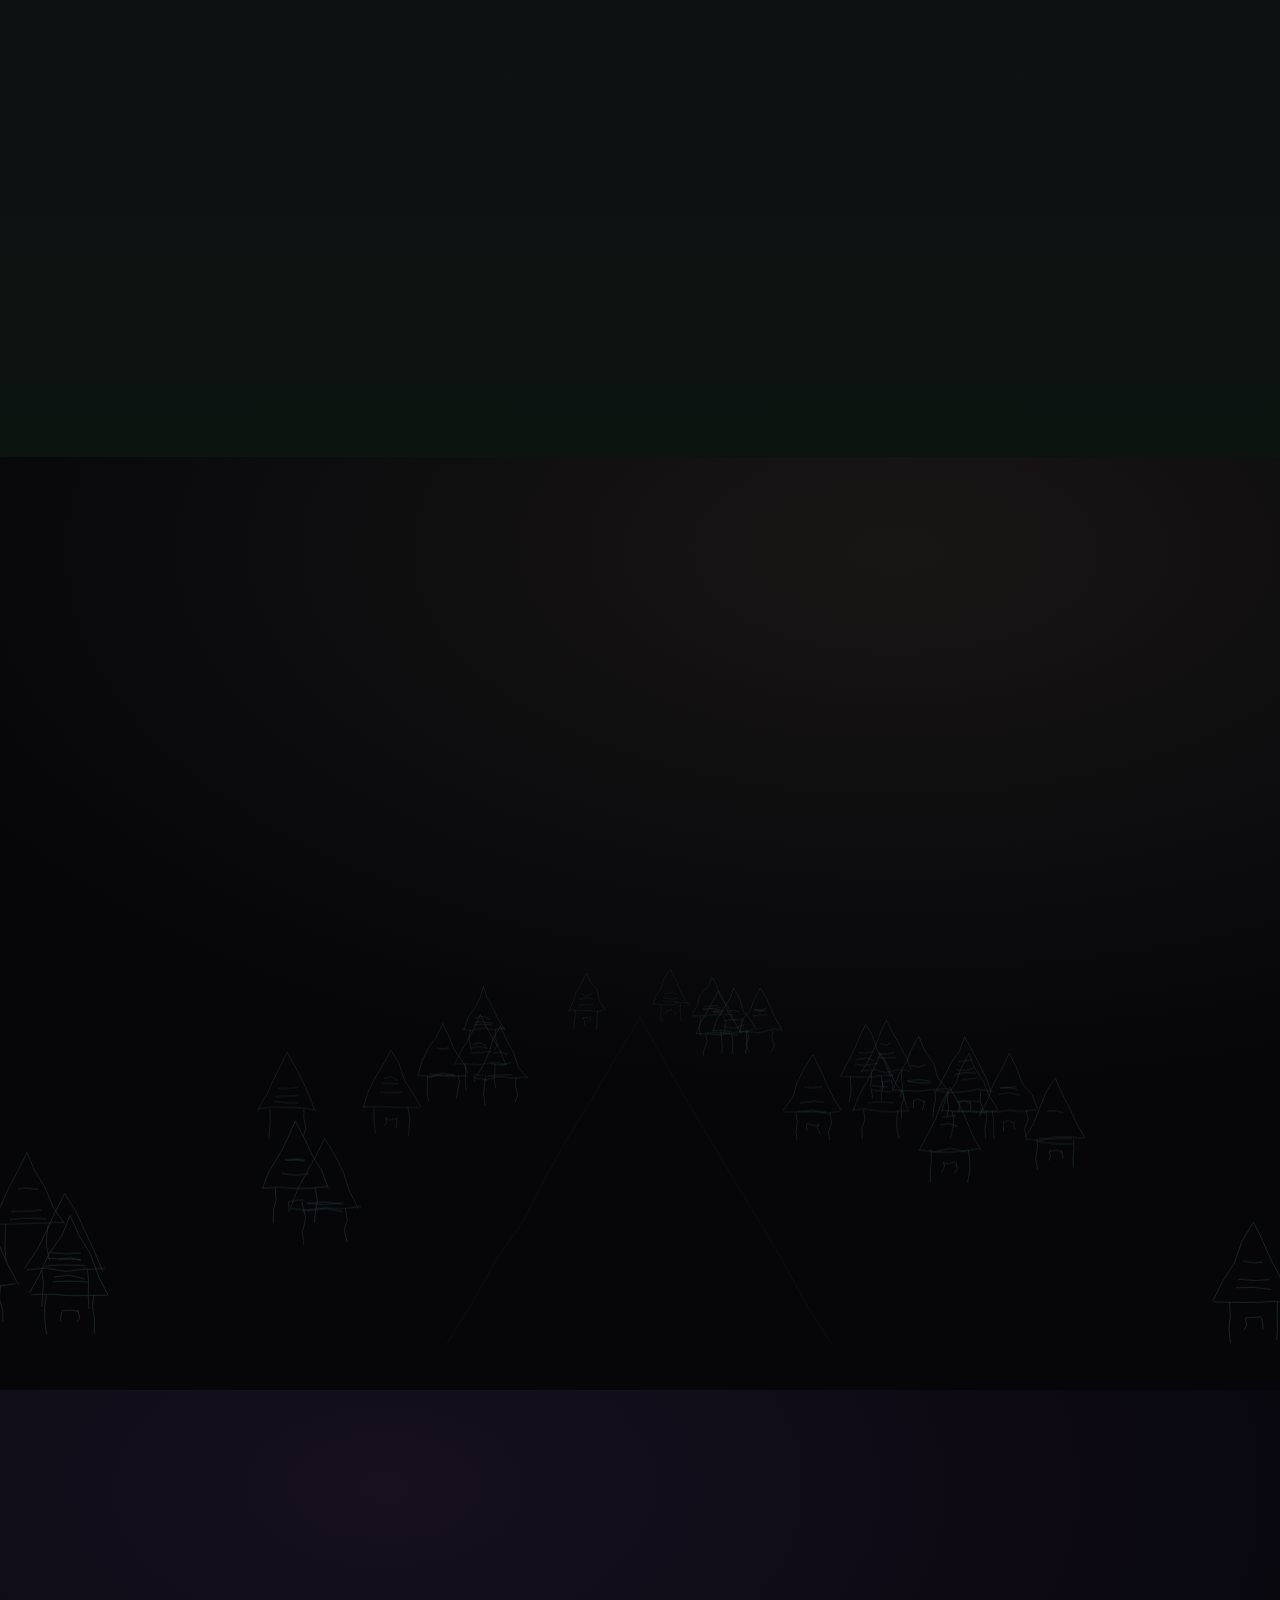
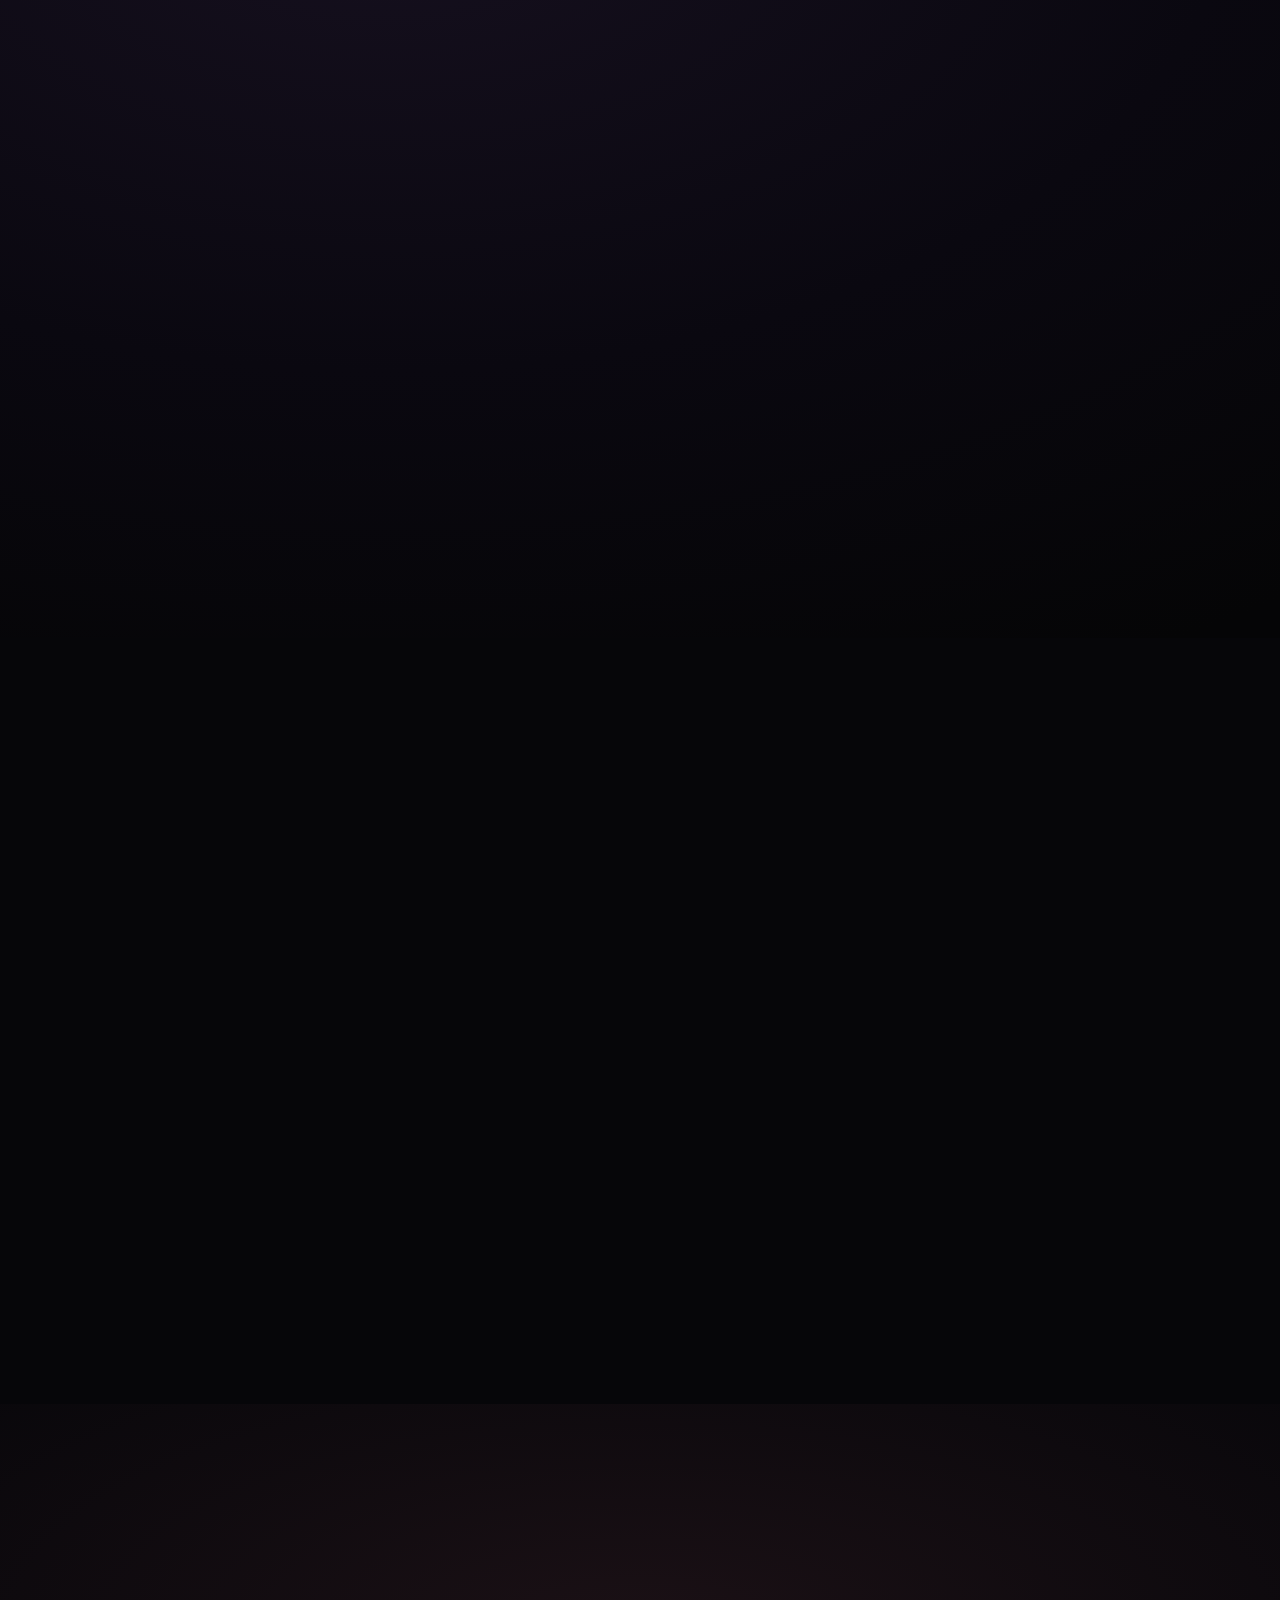
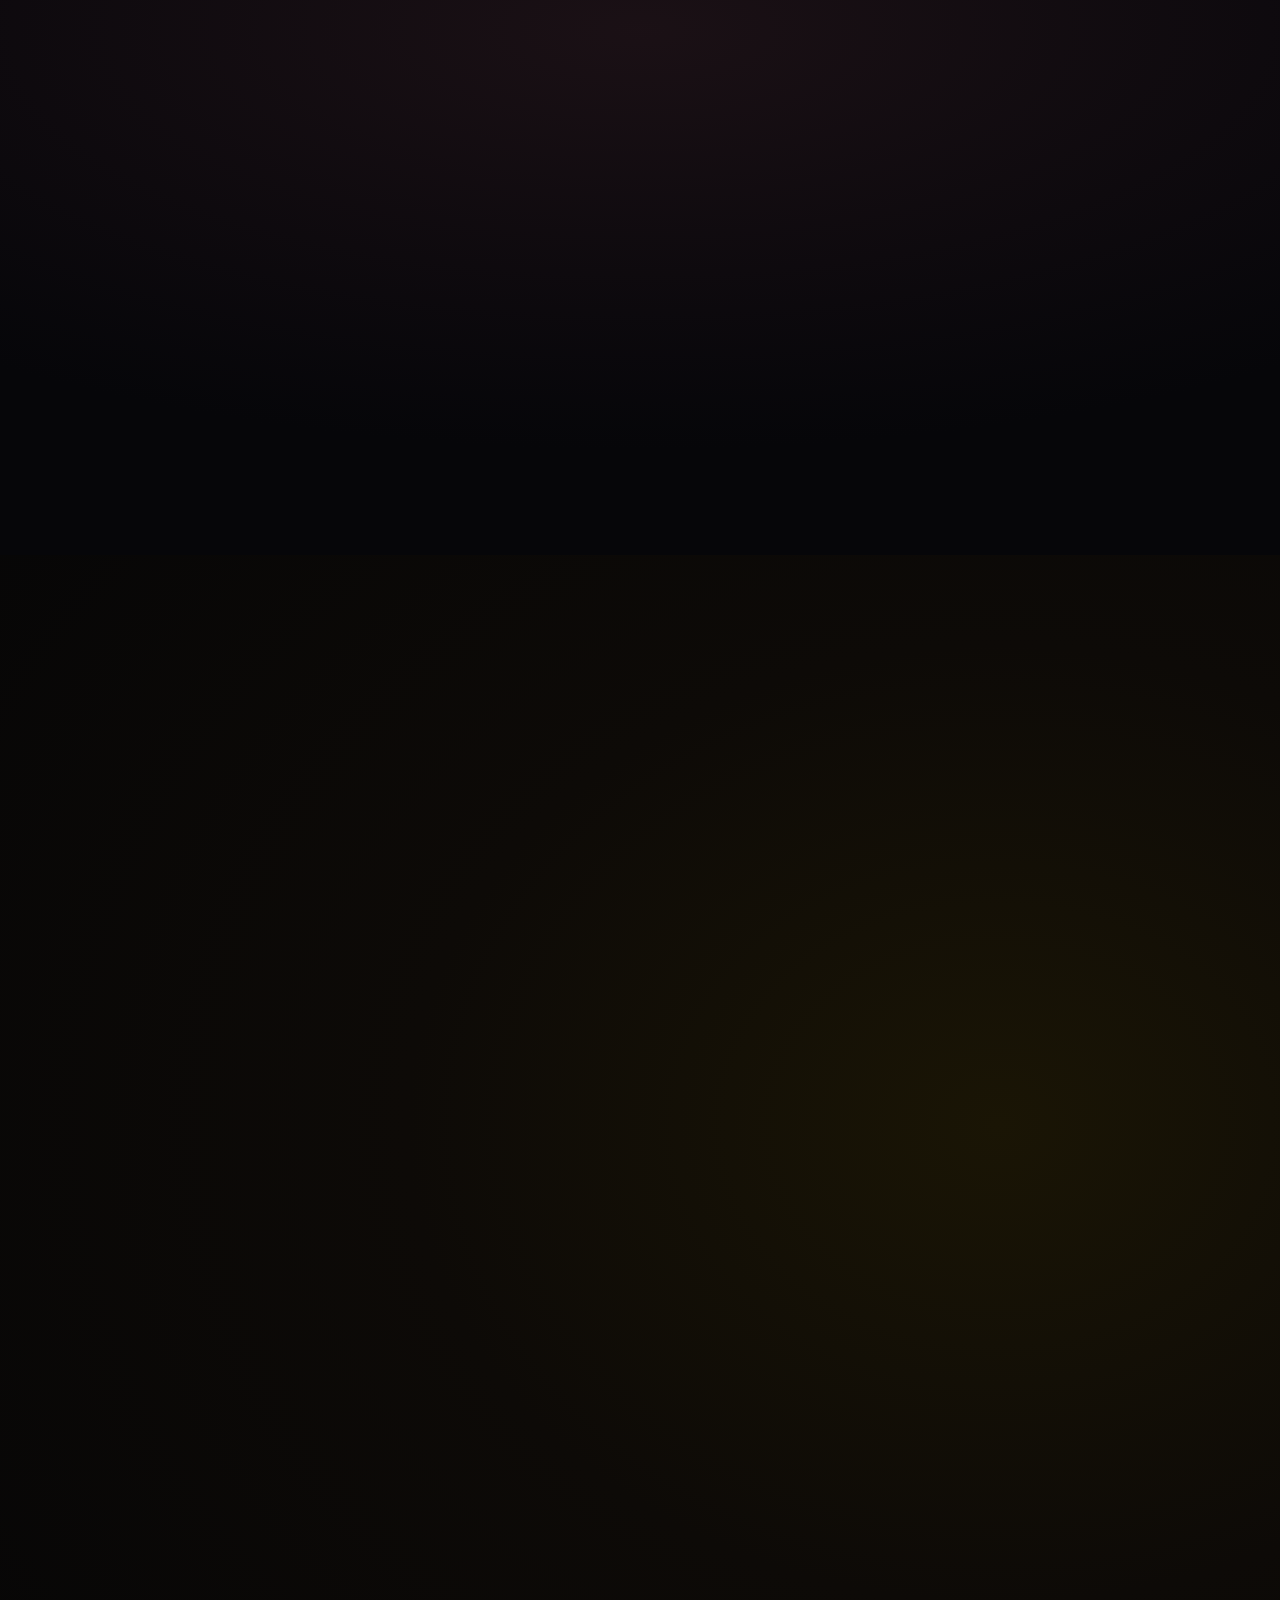
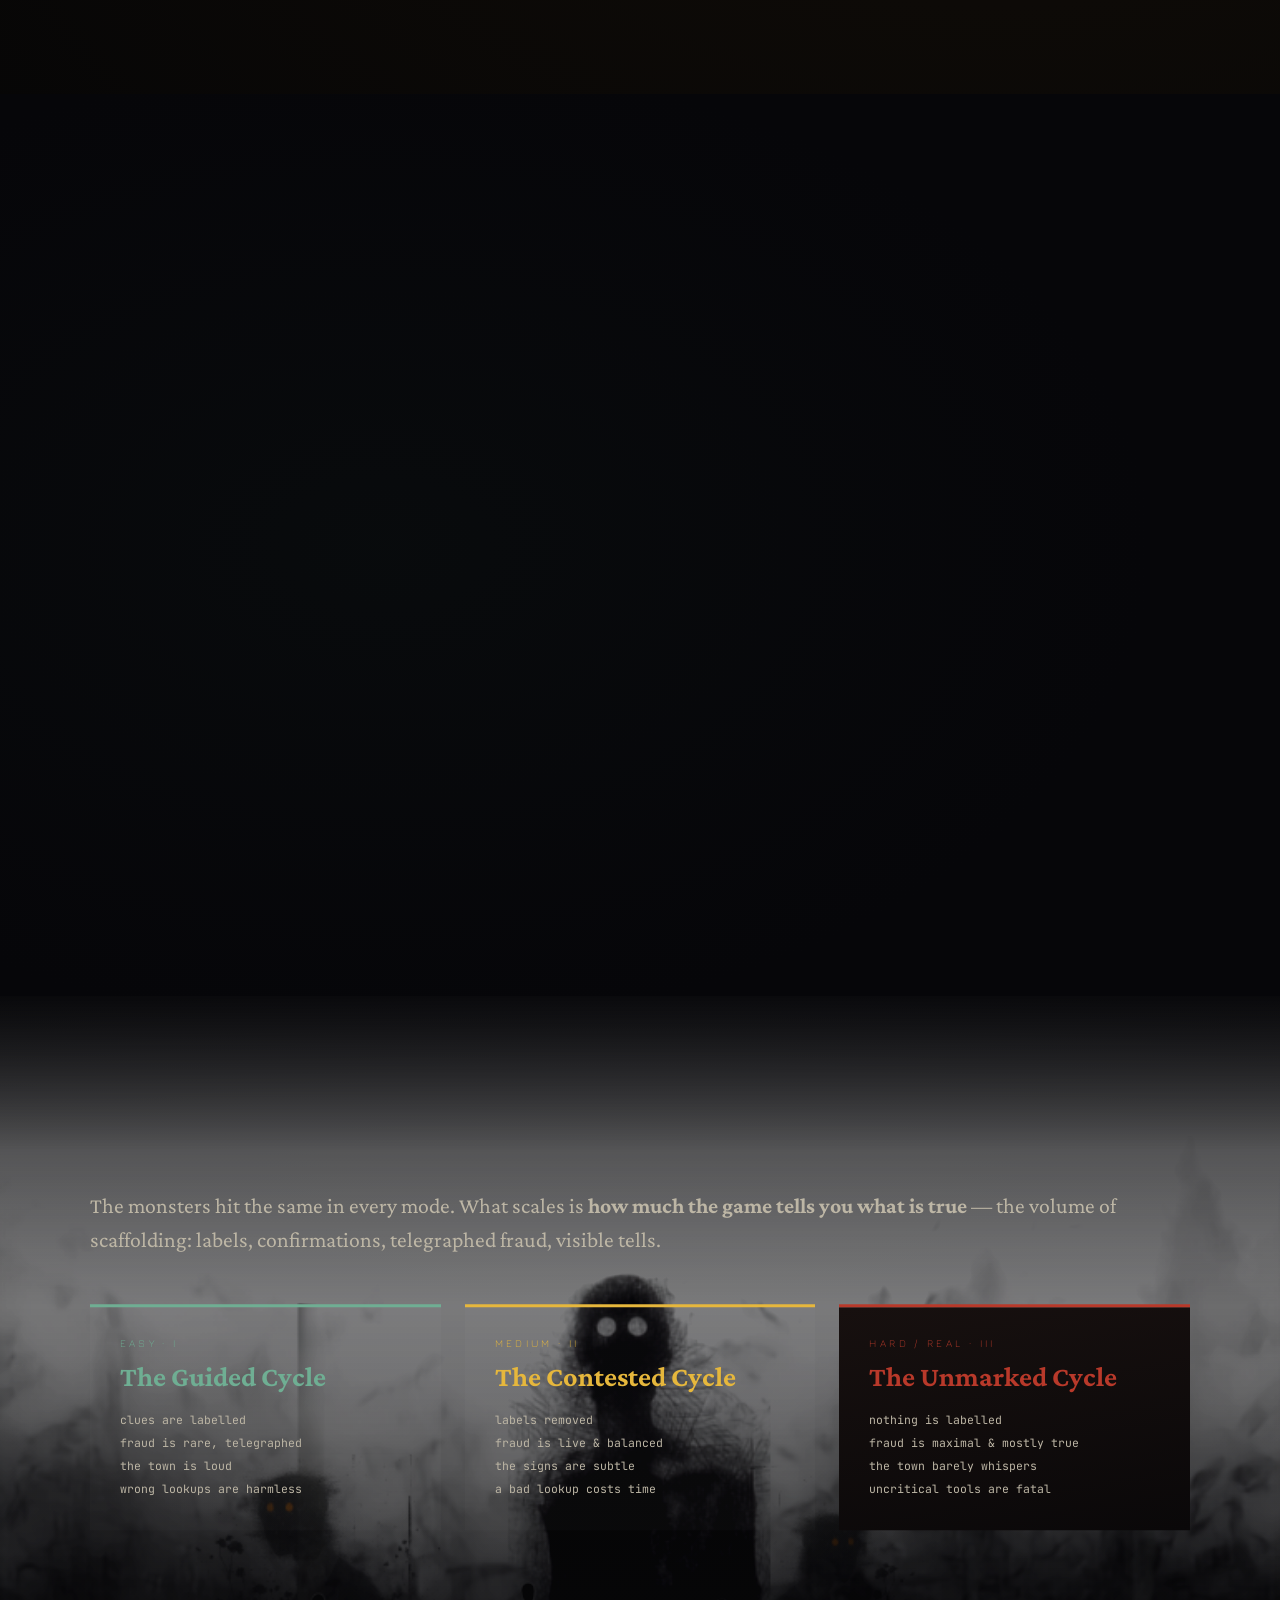
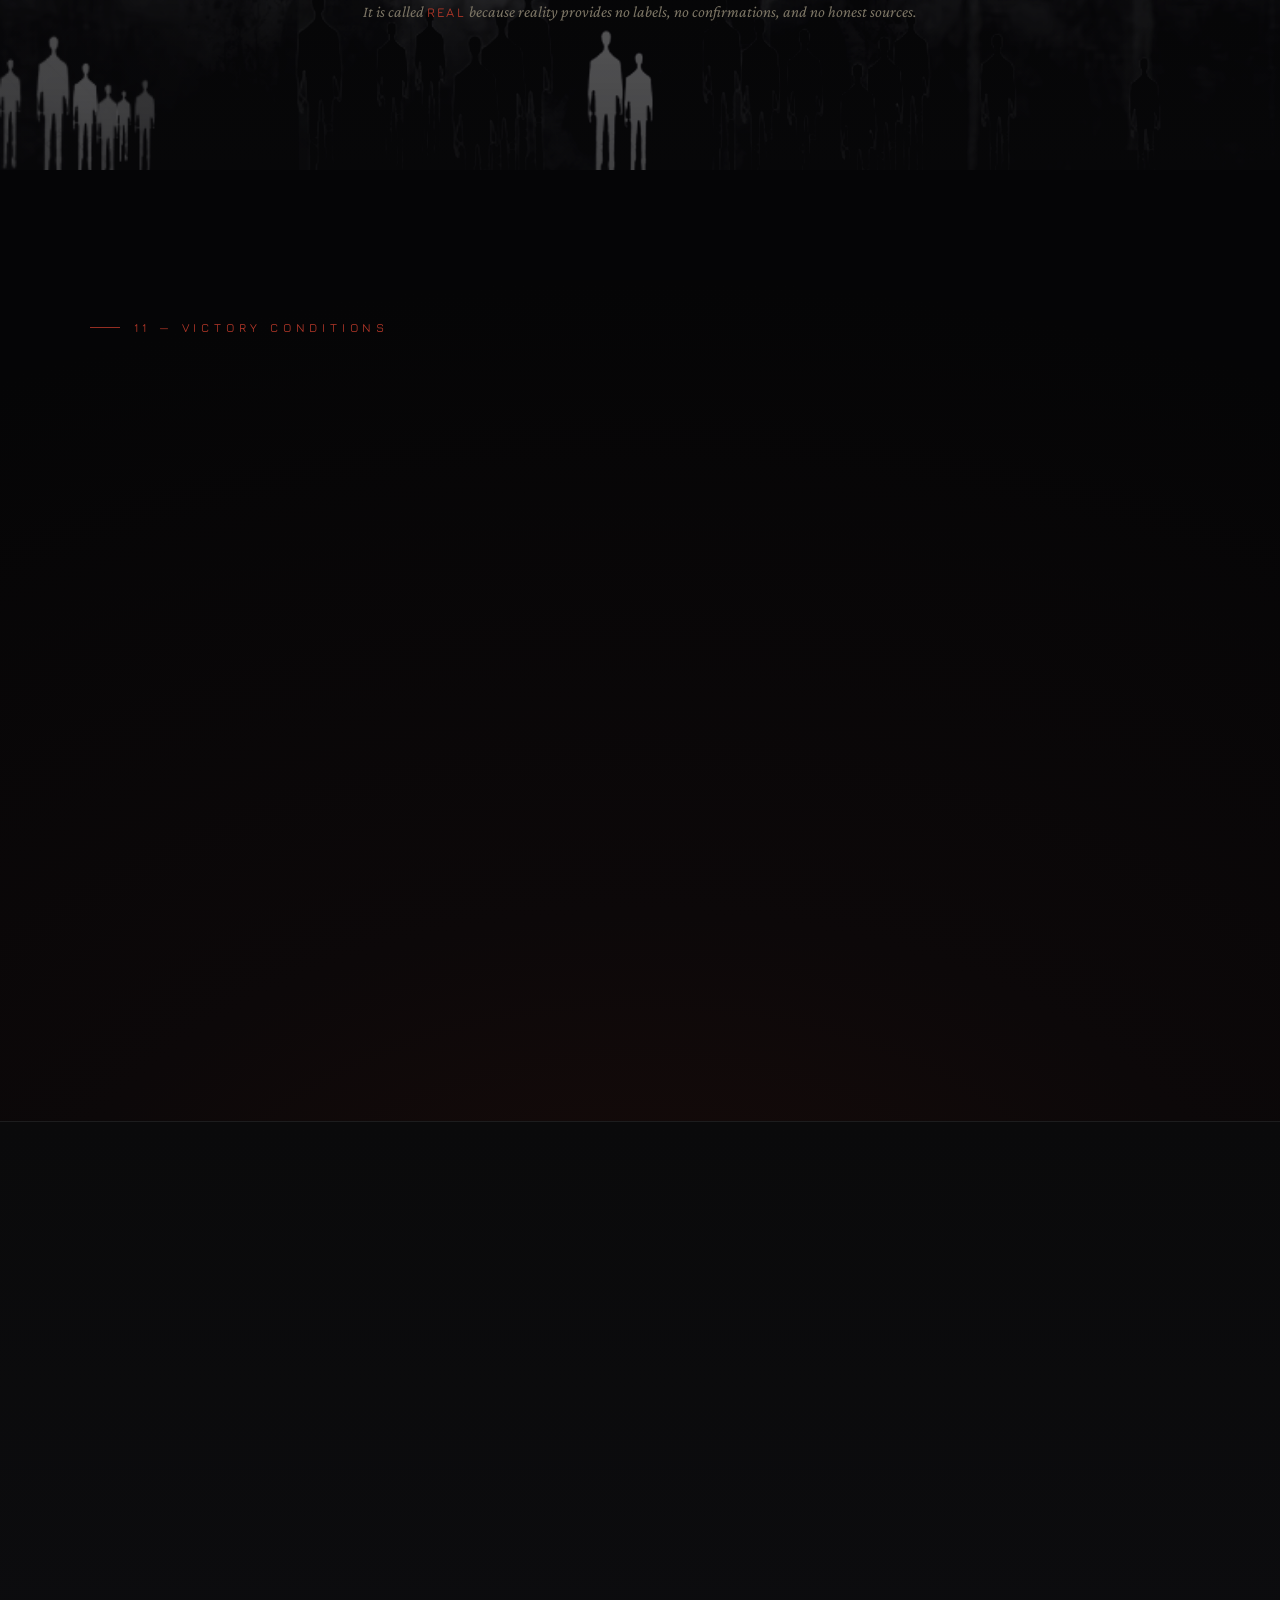
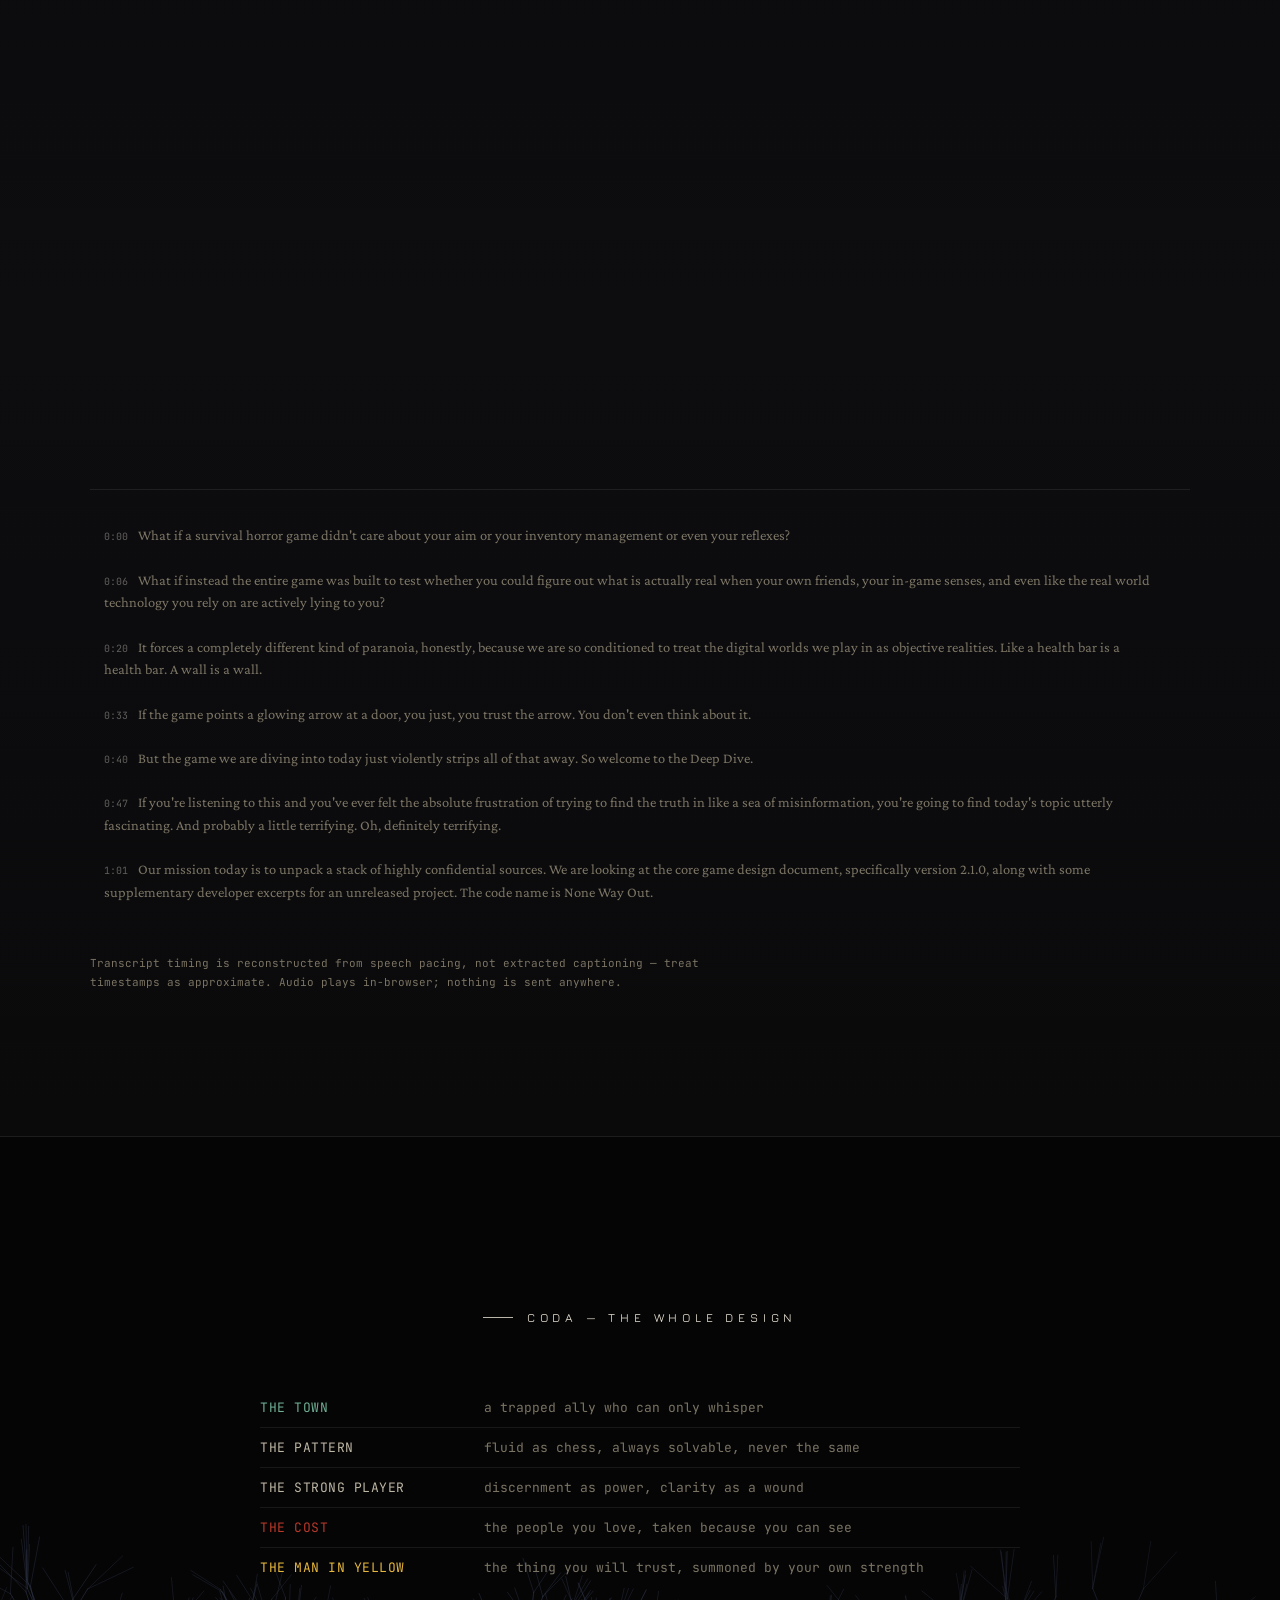
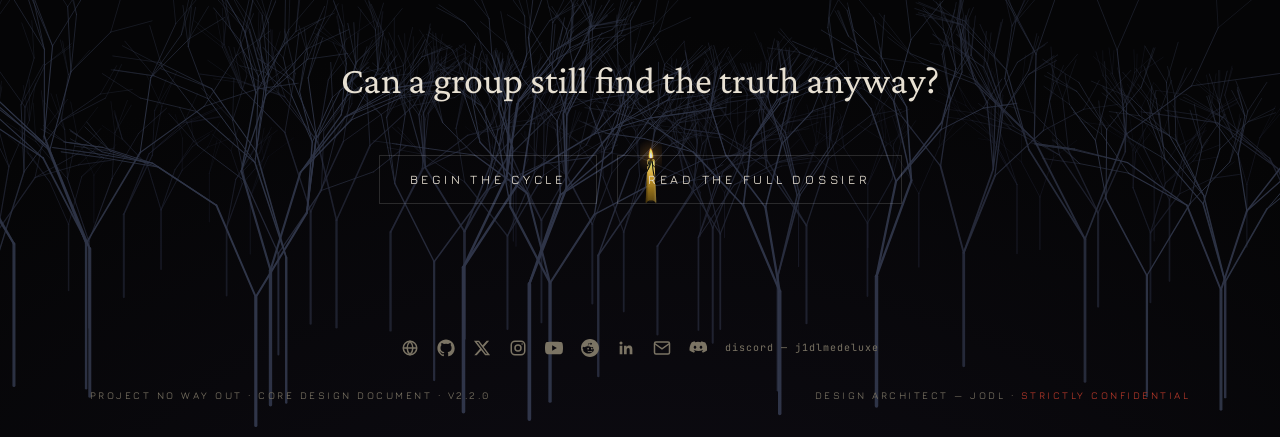
==== commit 9335f8f8: "seo/geo: full on-page optimization + social identity + structured data Technical SEO: - Expanded <he" ====
--- a/index.html
+++ b/index.html
@@ -3,9 +3,151 @@
 <head>
 <meta charset="UTF-8">
 <meta name="viewport" content="width=device-width, initial-scale=1.0">
-<title>NO WAY OUT — Asymmetric Psychological Horror</title>
-<meta name="description" content="No Way Out — an asymmetric psychological horror and social deduction sandbox. The town has run this cycle before. It will run it again.">
+<title>No Way Out — FROM-Inspired Psychological Horror Thriller (PC)</title>
+<meta name="description" content="No Way Out is an asymmetric psychological horror and social-deduction thriller for PC — a FROM-inspired survival game where discerning the truth is the only way out of the night.">
+<meta name="keywords" content="No Way Out, No Way Out game, psychological horror game, horror thriller game, FROM inspired game, FROM series inspired game, best psychological horror game, best horror thriller game, PC horror game, social deduction horror, survival horror thriller, epistemic horror">
+<meta name="author" content="JodLx Studio — Hriddhish Ranjan Sarkar">
+<meta name="robots" content="index, follow, max-image-preview:large, max-snippet:-1, max-video-preview:-1">
+<meta name="theme-color" content="#0a0a0d">
+<meta name="color-scheme" content="dark">
+<link rel="canonical" href="https://nowayout.jodlx.in/">
+
+<!-- Open Graph -->
+<meta property="og:type" content="website">
+<meta property="og:site_name" content="No Way Out">
+<meta property="og:title" content="No Way Out — Psychological Horror Thriller (FROM-Inspired)">
+<meta property="og:description" content="An asymmetric psychological horror and social-deduction thriller for PC. The town has run this cycle before. It will run it again.">
+<meta property="og:url" content="https://nowayout.jodlx.in/">
+<meta property="og:image" content="https://nowayout.jodlx.in/assets/og-image.png">
+<meta property="og:image:width" content="1918">
+<meta property="og:image:height" content="1078">
+<meta property="og:image:alt" content="No Way Out — psychological horror game wordmark over a dead forest at night">
+<meta property="og:locale" content="en_US">
+
+<!-- Twitter / X -->
+<meta name="twitter:card" content="summary_large_image">
+<meta name="twitter:site" content="@har_ddy">
+<meta name="twitter:creator" content="@har_ddy">
+<meta name="twitter:title" content="No Way Out — Psychological Horror Thriller (FROM-Inspired)">
+<meta name="twitter:description" content="An asymmetric psychological horror and social-deduction thriller for PC. The town has run this cycle before. It will run it again.">
+<meta name="twitter:image" content="https://nowayout.jodlx.in/assets/og-image.png">
+<meta name="twitter:image:alt" content="No Way Out — psychological horror game key art">
+
 <link rel="icon" href="assets/favicon.svg" type="image/svg+xml">
+<link rel="apple-touch-icon" href="assets/og-image.png">
+<link rel="manifest" href="site.webmanifest">
+
+<!-- Structured data: SEO rich results + GEO (answer-engine) signals -->
+<script type="application/ld+json">
+{
+  "@context": "https://schema.org",
+  "@graph": [
+    {
+      "@type": "Organization",
+      "@id": "https://nowayout.jodlx.in/#studio",
+      "name": "JodLx Studio",
+      "url": "https://nowayout.jodlx.in/",
+      "logo": "https://nowayout.jodlx.in/assets/og-image.png",
+      "email": "jodl.hrs03@gmail.com",
+      "founder": {
+        "@type": "Person",
+        "name": "Hriddhish Ranjan Sarkar",
+        "url": "https://portfolio.jodlx.in/",
+        "sameAs": [
+          "https://www.linkedin.com/in/hriddhish-ranjan-sarkar/",
+          "https://x.com/har_ddy",
+          "https://www.instagram.com/jodlxhrs_/",
+          "https://www.youtube.com/@JodLHrs",
+          "https://www.reddit.com/user/JodlxHrs/",
+          "https://github.com/JodLHarDxD"
+        ]
+      },
+      "sameAs": [
+        "https://x.com/har_ddy",
+        "https://www.instagram.com/jodlxhrs_/",
+        "https://www.linkedin.com/in/hriddhish-ranjan-sarkar/",
+        "https://www.youtube.com/@JodLHrs",
+        "https://www.reddit.com/user/JodlxHrs/",
+        "https://github.com/JodLHarDxD/no-way-out",
+        "https://portfolio.jodlx.in/"
+      ]
+    },
+    {
+      "@type": "WebSite",
+      "@id": "https://nowayout.jodlx.in/#website",
+      "url": "https://nowayout.jodlx.in/",
+      "name": "No Way Out",
+      "description": "Asymmetric psychological horror and social-deduction thriller for PC.",
+      "inLanguage": "en",
+      "publisher": { "@id": "https://nowayout.jodlx.in/#studio" }
+    },
+    {
+      "@type": "VideoGame",
+      "@id": "https://nowayout.jodlx.in/#game",
+      "name": "No Way Out",
+      "alternateName": "No Way Out — Asymmetric Psychological Horror",
+      "url": "https://nowayout.jodlx.in/",
+      "description": "No Way Out is an asymmetric psychological horror and social-deduction thriller for PC. A FROM-inspired survival horror where a trapped town must discern truth from a threat that lies, mimics, and wears the faces of the people they trust.",
+      "image": "https://nowayout.jodlx.in/assets/og-image.png",
+      "genre": ["Psychological Horror", "Survival Horror", "Horror Thriller", "Social Deduction"],
+      "gamePlatform": ["PC", "Windows"],
+      "operatingSystem": "Windows",
+      "applicationCategory": "Game",
+      "inLanguage": "en",
+      "keywords": "psychological horror game, horror thriller, FROM inspired game, FROM series inspired game, best psychological horror game, PC horror game, social deduction horror, survival horror thriller",
+      "author": { "@id": "https://nowayout.jodlx.in/#studio" },
+      "publisher": { "@id": "https://nowayout.jodlx.in/#studio" }
+    },
+    {
+      "@type": "FAQPage",
+      "@id": "https://nowayout.jodlx.in/#faq",
+      "mainEntity": [
+        {
+          "@type": "Question",
+          "name": "Is No Way Out inspired by the FROM series?",
+          "acceptedAnswer": {
+            "@type": "Answer",
+            "text": "Yes. No Way Out shares DNA with FROM-style survival horror — a town no one can leave, a long and hostile night, and an unknown threat in the trees. Where it diverges is the core loop: No Way Out is built on social deduction and epistemics, asking whether a group can extract truth from noise while the noise is actively lying to them."
+          }
+        },
+        {
+          "@type": "Question",
+          "name": "What kind of game is No Way Out?",
+          "acceptedAnswer": {
+            "@type": "Answer",
+            "text": "No Way Out is an asymmetric psychological horror and social-deduction thriller for PC. Survival is the surface, pattern recognition is the game, and discernment — telling truth from a threat that mimics your allies — is the win condition."
+          }
+        },
+        {
+          "@type": "Question",
+          "name": "Is No Way Out a psychological horror game?",
+          "acceptedAnswer": {
+            "@type": "Answer",
+            "text": "Yes. No Way Out is a psychological horror thriller. The dread comes less from jump scares and more from paranoia, unreliable senses, and the realization that the most trustworthy person among you may be the thing trying to kill you."
+          }
+        },
+        {
+          "@type": "Question",
+          "name": "What makes No Way Out one of the best psychological horror thriller games?",
+          "acceptedAnswer": {
+            "@type": "Answer",
+            "text": "No Way Out treats horror as a test of epistemology under social pressure. Every match is solvable yet never the same, like chess with fog. That blend of FROM-inspired atmosphere and deep social deduction is what sets it apart from typical survival-horror games."
+          }
+        },
+        {
+          "@type": "Question",
+          "name": "What platform is No Way Out on?",
+          "acceptedAnswer": {
+            "@type": "Answer",
+            "text": "No Way Out is a PC horror game built for Windows."
+          }
+        }
+      ]
+    }
+  ]
+}
+</script>
+
 <link rel="stylesheet" href="assets/style.css">
 <link rel="stylesheet" href="assets/sections.css">
 </head>
@@ -575,6 +717,36 @@
   </div>
 
   <footer>
+    <nav class="footer-socials" aria-label="Connect with the developer">
+      <a href="https://portfolio.jodlx.in/" target="_blank" rel="me noopener noreferrer" title="Portfolio" aria-label="Portfolio">
+        <svg viewBox="0 0 24 24" fill="none" stroke="currentColor" stroke-width="2" width="18" height="18"><circle cx="12" cy="12" r="9"/><path d="M3 12h18"/><path d="M12 3c2.5 2.6 3.8 5.7 3.8 9s-1.3 6.4-3.8 9c-2.5-2.6-3.8-5.7-3.8-9S9.5 5.6 12 3z"/></svg>
+      </a>
+      <a href="https://github.com/JodLHarDxD/no-way-out" target="_blank" rel="me noopener noreferrer" title="GitHub" aria-label="GitHub">
+        <svg viewBox="0 0 24 24" fill="currentColor" width="18" height="18"><path d="M12 .5C5.73.5.5 5.74.5 12.02c0 5.08 3.29 9.39 7.86 10.91.58.11.79-.25.79-.55v-2.02c-3.2.7-3.87-1.37-3.87-1.37-.52-1.33-1.28-1.68-1.28-1.68-1.05-.72.08-.7.08-.7 1.16.08 1.77 1.2 1.77 1.2 1.03 1.77 2.7 1.26 3.36.97.1-.75.4-1.27.73-1.56-2.55-.29-5.23-1.28-5.23-5.7 0-1.26.45-2.28 1.18-3.08-.12-.29-.51-1.46.11-3.05 0 0 .97-.31 3.17 1.18a11 11 0 0 1 5.77 0c2.2-1.49 3.17-1.18 3.17-1.18.62 1.59.23 2.76.11 3.05.74.8 1.18 1.82 1.18 3.08 0 4.43-2.69 5.4-5.25 5.69.41.36.77 1.06.77 2.14v3.17c0 .31.21.67.8.55A10.53 10.53 0 0 0 23.5 12.02C23.5 5.74 18.27.5 12 .5z"/></svg>
+      </a>
+      <a href="https://x.com/har_ddy" target="_blank" rel="me noopener noreferrer" title="X / Twitter" aria-label="X / Twitter">
+        <svg viewBox="0 0 24 24" fill="currentColor" width="18" height="18"><path d="M18.244 2.25h3.308l-7.227 8.26 8.502 11.24H16.17l-5.214-6.817L4.99 21.75H1.68l7.73-8.835L1.254 2.25H8.08l4.713 6.231zm-1.161 17.52h1.833L7.084 4.126H5.117z"/></svg>
+      </a>
+      <a href="https://www.instagram.com/jodlxhrs_/" target="_blank" rel="me noopener noreferrer" title="Instagram" aria-label="Instagram">
+        <svg viewBox="0 0 24 24" fill="none" stroke="currentColor" stroke-width="2" width="18" height="18"><rect x="3" y="3" width="18" height="18" rx="5"/><circle cx="12" cy="12" r="4"/><circle cx="17.5" cy="6.5" r="1" fill="currentColor" stroke="none"/></svg>
+      </a>
+      <a href="https://www.youtube.com/@JodLHrs" target="_blank" rel="me noopener noreferrer" title="YouTube" aria-label="YouTube">
+        <svg viewBox="0 0 24 24" fill="currentColor" width="18" height="18"><path d="M23.5 6.2a3.02 3.02 0 0 0-2.12-2.14C19.5 3.55 12 3.55 12 3.55s-7.5 0-9.38.51A3.02 3.02 0 0 0 .5 6.2 31.5 31.5 0 0 0 0 12a31.5 31.5 0 0 0 .5 5.8 3.02 3.02 0 0 0 2.12 2.14c1.88.51 9.38.51 9.38.51s7.5 0 9.38-.51a3.02 3.02 0 0 0 2.12-2.14A31.5 31.5 0 0 0 24 12a31.5 31.5 0 0 0-.5-5.8zM9.55 15.57V8.43L15.82 12l-6.27 3.57z"/></svg>
+      </a>
+      <a href="https://www.reddit.com/user/JodlxHrs/" target="_blank" rel="me noopener noreferrer" title="Reddit" aria-label="Reddit">
+        <svg viewBox="0 0 24 24" fill="currentColor" width="18" height="18"><path d="M12 0C5.37 0 0 5.37 0 12c0 6.63 5.37 12 12 12s12-5.37 12-12C24 5.37 18.63 0 12 0zm5.01 13.47c.04.26.06.53.06.8 0 2.73-3.18 4.94-7.1 4.94s-7.1-2.21-7.1-4.94c0-.28.02-.55.07-.82a1.6 1.6 0 0 1-.92-1.45 1.6 1.6 0 0 1 2.72-1.15 7.83 7.83 0 0 1 4.21-1.33l.8-3.76 2.61.56a1.13 1.13 0 1 1 .14.56l-2.34-.5-.71 3.36a7.82 7.82 0 0 1 4.15 1.33 1.6 1.6 0 0 1 2.72 1.16c0 .63-.37 1.18-.92 1.43zM8.4 12.9a1.13 1.13 0 1 0 2.26 0 1.13 1.13 0 0 0-2.26 0zm6.32 2.86c-.74.74-2.27.8-2.72.8-.45 0-1.98-.06-2.72-.8a.3.3 0 0 0-.42.42c.93.93 2.72 1 3.14 1 .42 0 2.21-.07 3.14-1a.3.3 0 1 0-.42-.42zm-.34-1.73a1.13 1.13 0 1 0 0-2.26 1.13 1.13 0 0 0 0 2.26z"/></svg>
+      </a>
+      <a href="https://www.linkedin.com/in/hriddhish-ranjan-sarkar/" target="_blank" rel="me noopener noreferrer" title="LinkedIn" aria-label="LinkedIn">
+        <svg viewBox="0 0 24 24" fill="currentColor" width="18" height="18"><path d="M20.45 20.45h-3.55v-5.57c0-1.33-.02-3.04-1.85-3.04-1.85 0-2.13 1.44-2.13 2.94v5.67H9.36V9.01h3.41v1.56h.05c.48-.9 1.65-1.85 3.39-1.85 3.62 0 4.29 2.38 4.29 5.48v6.25zM5.34 7.43a2.06 2.06 0 1 1 0-4.12 2.06 2.06 0 0 1 0 4.12zM7.12 20.45H3.56V9.01h3.56v11.44z"/></svg>
+      </a>
+      <a href="mailto:jodl.hrs03@gmail.com" rel="me" title="Email" aria-label="Email">
+        <svg viewBox="0 0 24 24" fill="none" stroke="currentColor" stroke-width="2" width="18" height="18"><path d="M4 4h16c1.1 0 2 .9 2 2v12c0 1.1-.9 2-2 2H4c-1.1 0-2-.9-2-2V6c0-1.1.9-2 2-2z"/><polyline points="22,6 12,13 2,6"/></svg>
+      </a>
+      <span class="footer-disc-ic" title="Discord: j1dlmedeluxe" aria-label="Discord: j1dlmedeluxe">
+        <svg viewBox="0 0 24 24" fill="currentColor" width="18" height="18"><path d="M20.317 4.369A19.79 19.79 0 0 0 16.558 3c-.2.36-.43.85-.593 1.23a18.27 18.27 0 0 0-7.93 0A12.6 12.6 0 0 0 7.44 3a19.74 19.74 0 0 0-3.76 1.37C1.13 8.06.5 11.64.7 15.17a19.9 19.9 0 0 0 6.06 3.07c.49-.67.93-1.38 1.31-2.13-.72-.27-1.41-.6-2.06-.99.17-.13.34-.26.5-.4a14.2 14.2 0 0 0 12.1 0c.16.14.33.27.5.4-.65.39-1.34.72-2.06.99.38.75.82 1.46 1.31 2.13a19.86 19.86 0 0 0 6.06-3.07c.24-4.07-.7-7.62-2.96-10.8zM8.02 12.95c-.97 0-1.77-.9-1.77-2s.78-2 1.77-2 1.79.9 1.77 2c0 1.1-.79 2-1.77 2zm7.96 0c-.97 0-1.77-.9-1.77-2s.78-2 1.77-2 1.79.9 1.77 2c0 1.1-.79 2-1.77 2z"/></svg>
+      </span>
+      <span class="footer-disc">discord — j1dlmedeluxe</span>
+    </nav>
     <span>Project No Way Out &middot; Core Design Document &middot; v2.2.0</span>
     <span>Design Architect — Jodl &middot; <span style="color:var(--blood)">Strictly Confidential</span></span>
   </footer>
--- a/assets/style.css
+++ b/assets/style.css
@@ -165,22 +165,6 @@
 /* reveal-on-scroll */
 .reveal{opacity:0;transform:translateY(36px);transition:opacity 1s var(--ease),transform 1s var(--ease)}
 .reveal.in{opacity:1;transform:translateY(0)}
-
-/* lightning shake effect */
-@keyframes nwo-shake {
-  0% { transform: translate(0,0); }
-  10% { transform: translate(-2px,-2px); }
-  20% { transform: translate(2px,1px); }
-  30% { transform: translate(-1px,2px); }
-  40% { transform: translate(1px,-1px); }
-  50% { transform: translate(-2px,1px); }
-  60% { transform: translate(2px,2px); }
-  70% { transform: translate(-1px,-2px); }
-  80% { transform: translate(1px,1px); }
-  90% { transform: translate(-2px,-1px); }
-  100% { transform: translate(0,0); }
-}
-.lightning-shake { animation: nwo-shake 0.4s cubic-bezier(.36,.07,.19,.97) both; }
 
 /* floating animation */
 @keyframes nwo-float {
--- a/assets/sections.css
+++ b/assets/sections.css
@@ -390,6 +390,13 @@
 footer{position:relative;z-index:10;padding:5vh 7vw 4vh;display:flex;justify-content:space-between;
   font-family:'Label';font-size:10px;letter-spacing:.25em;color:var(--ash);text-transform:uppercase;flex-wrap:wrap;gap:10px}
 
+.footer-socials{flex-basis:100%;display:flex;flex-wrap:wrap;gap:18px;justify-content:center;align-items:center;margin-bottom:22px}
+.footer-socials a,.footer-socials .footer-disc-ic{color:var(--ash);display:inline-flex;align-items:center;
+  transition:color .25s var(--ease),transform .25s var(--ease)}
+.footer-socials a:hover{color:var(--yellow-hot);transform:translateY(-2px)}
+.footer-socials .footer-disc-ic{cursor:default}
+.footer-socials .footer-disc{font-family:'Mono';font-size:10px;letter-spacing:.1em;color:var(--ash);text-transform:none}
+
 /* ---------- global mobile section rhythm ---------- */
 @media(max-width:760px){
   .thesis,.war,.town,.library,.dream,.cost,.loop,.diff,.intercept{padding-top:9vh;padding-bottom:9vh}
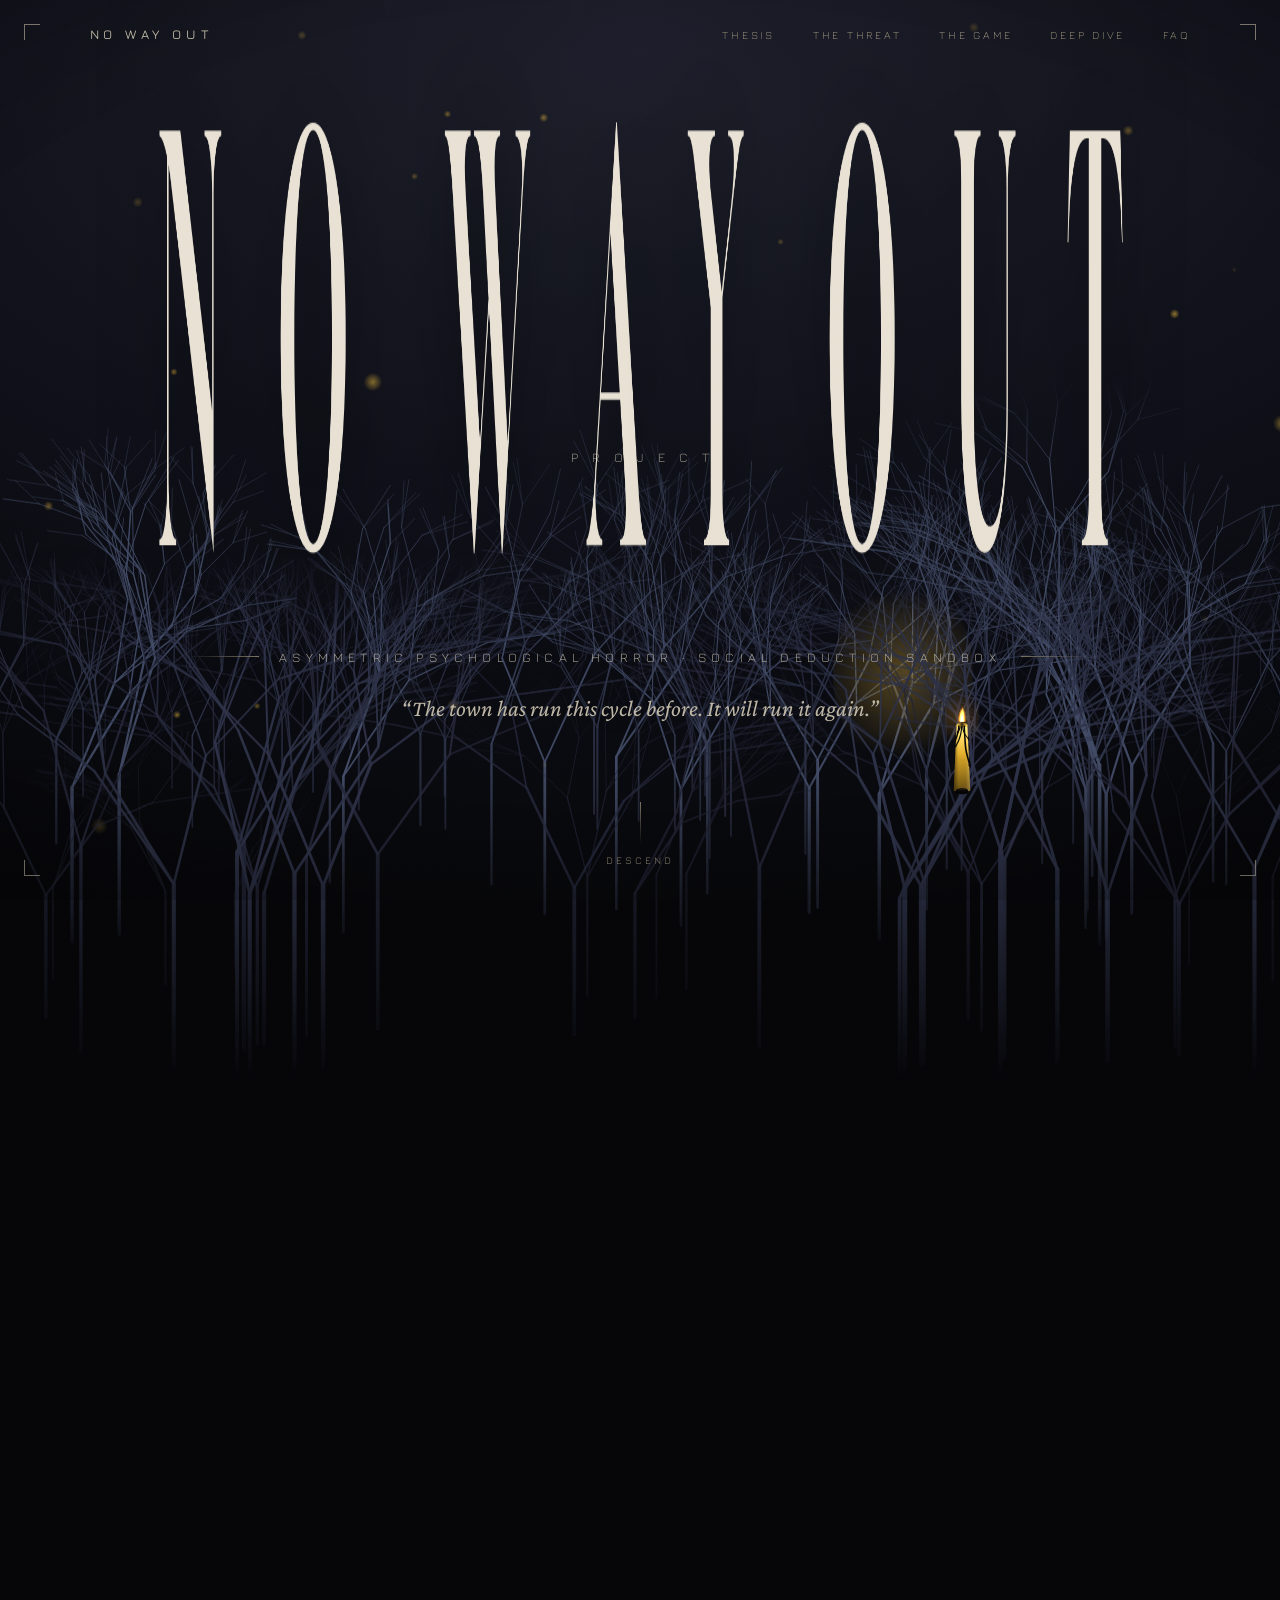
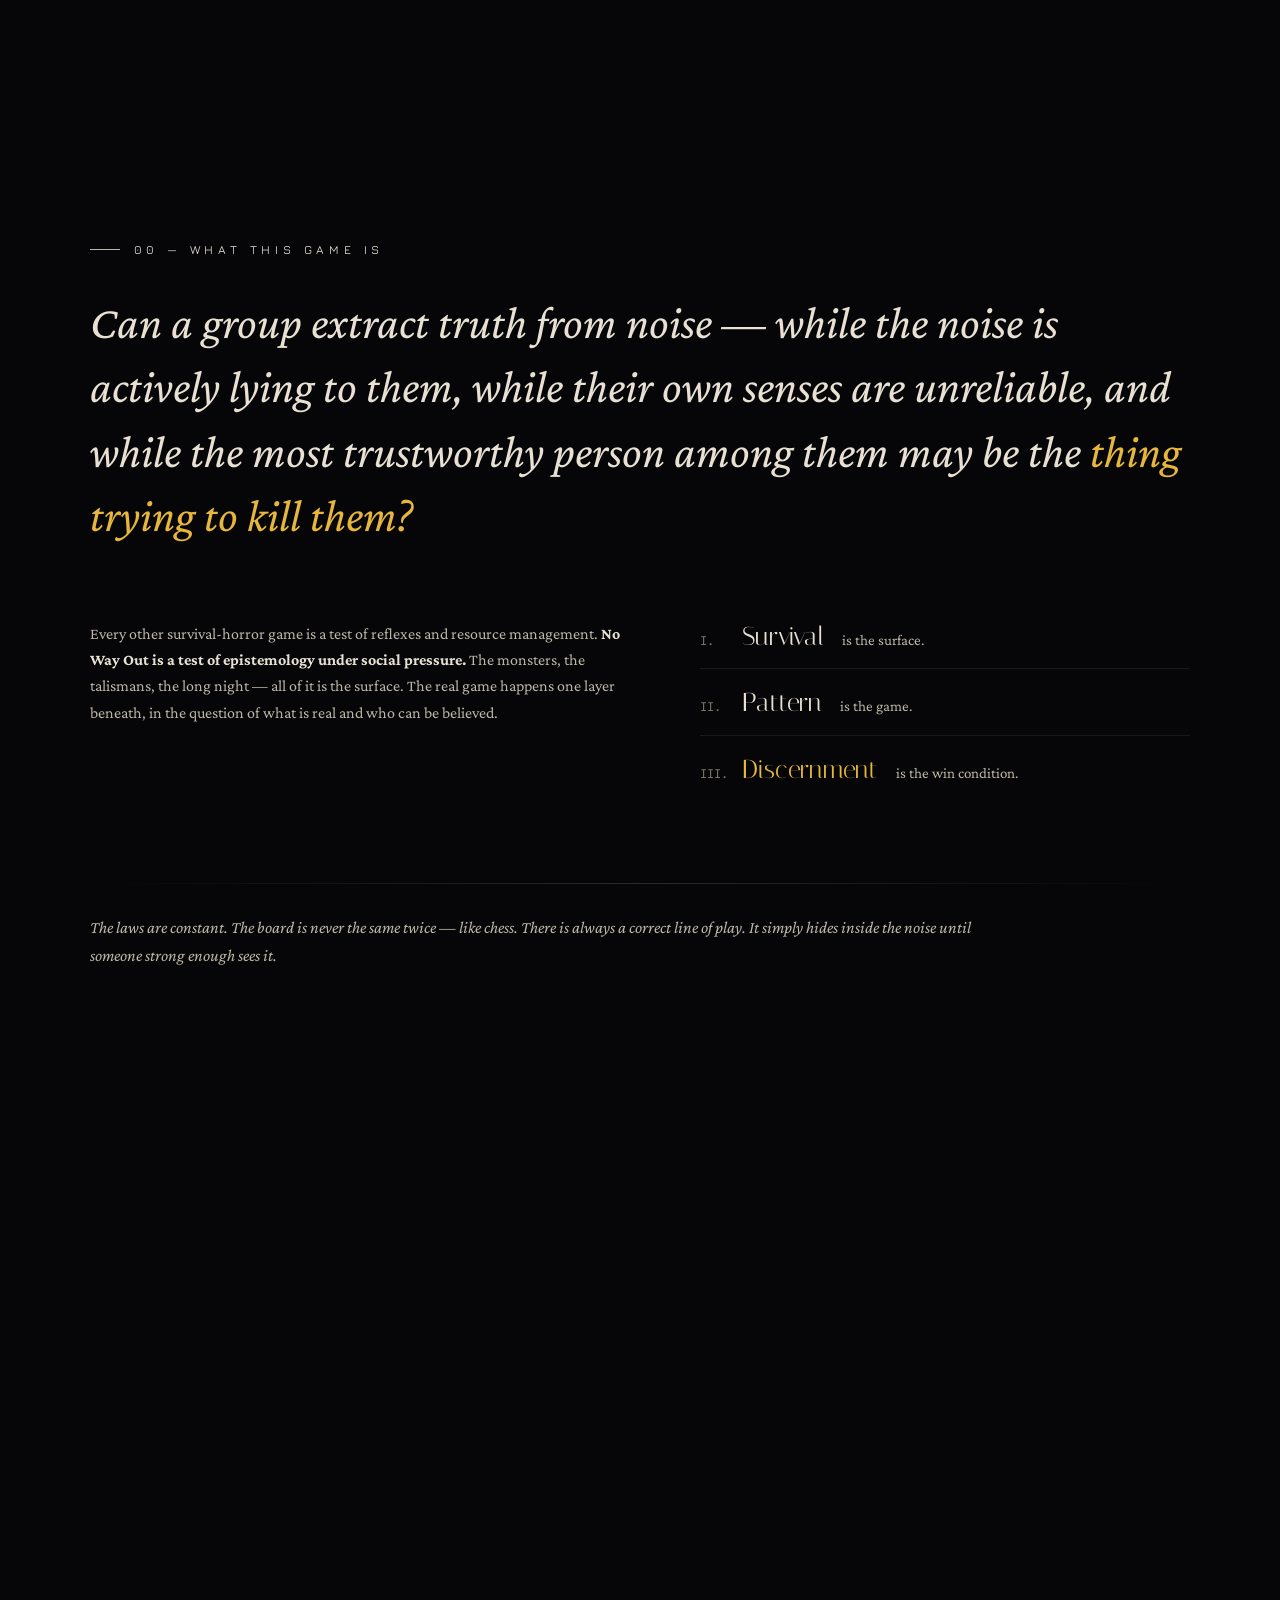
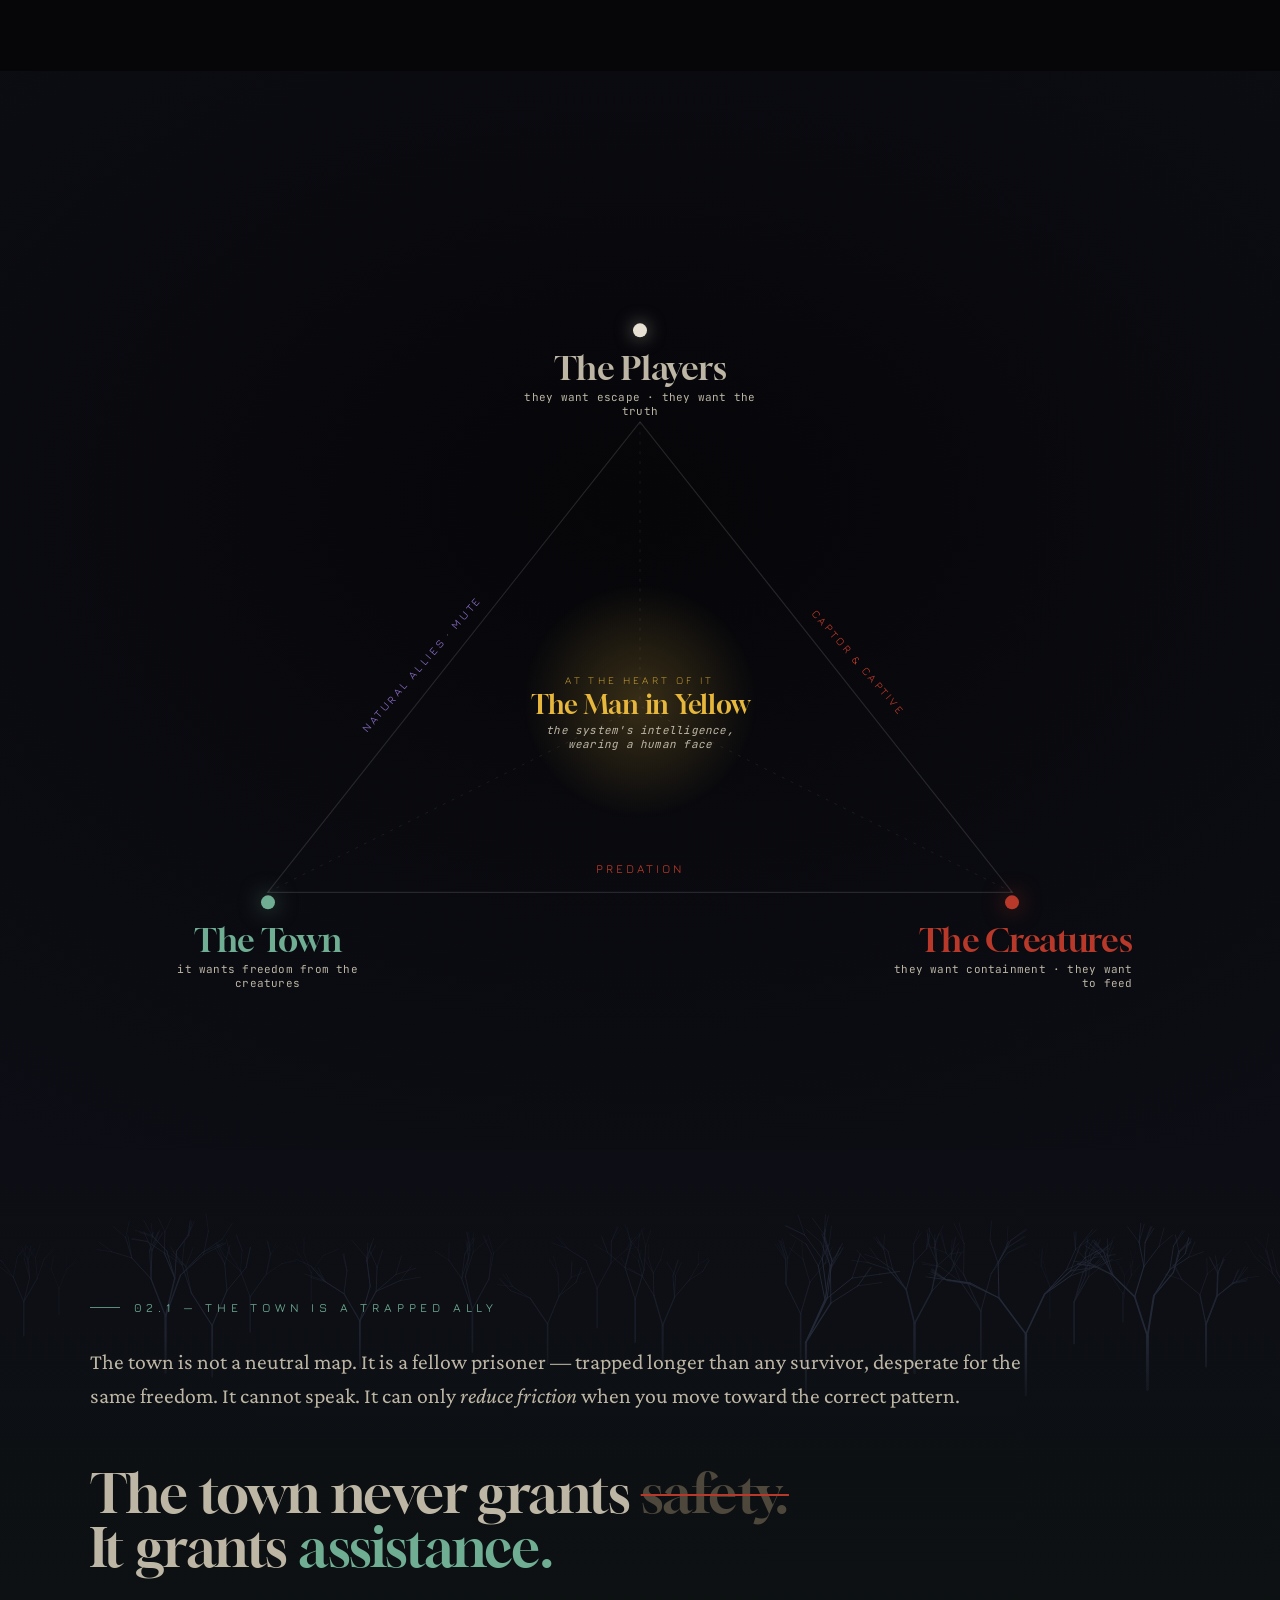
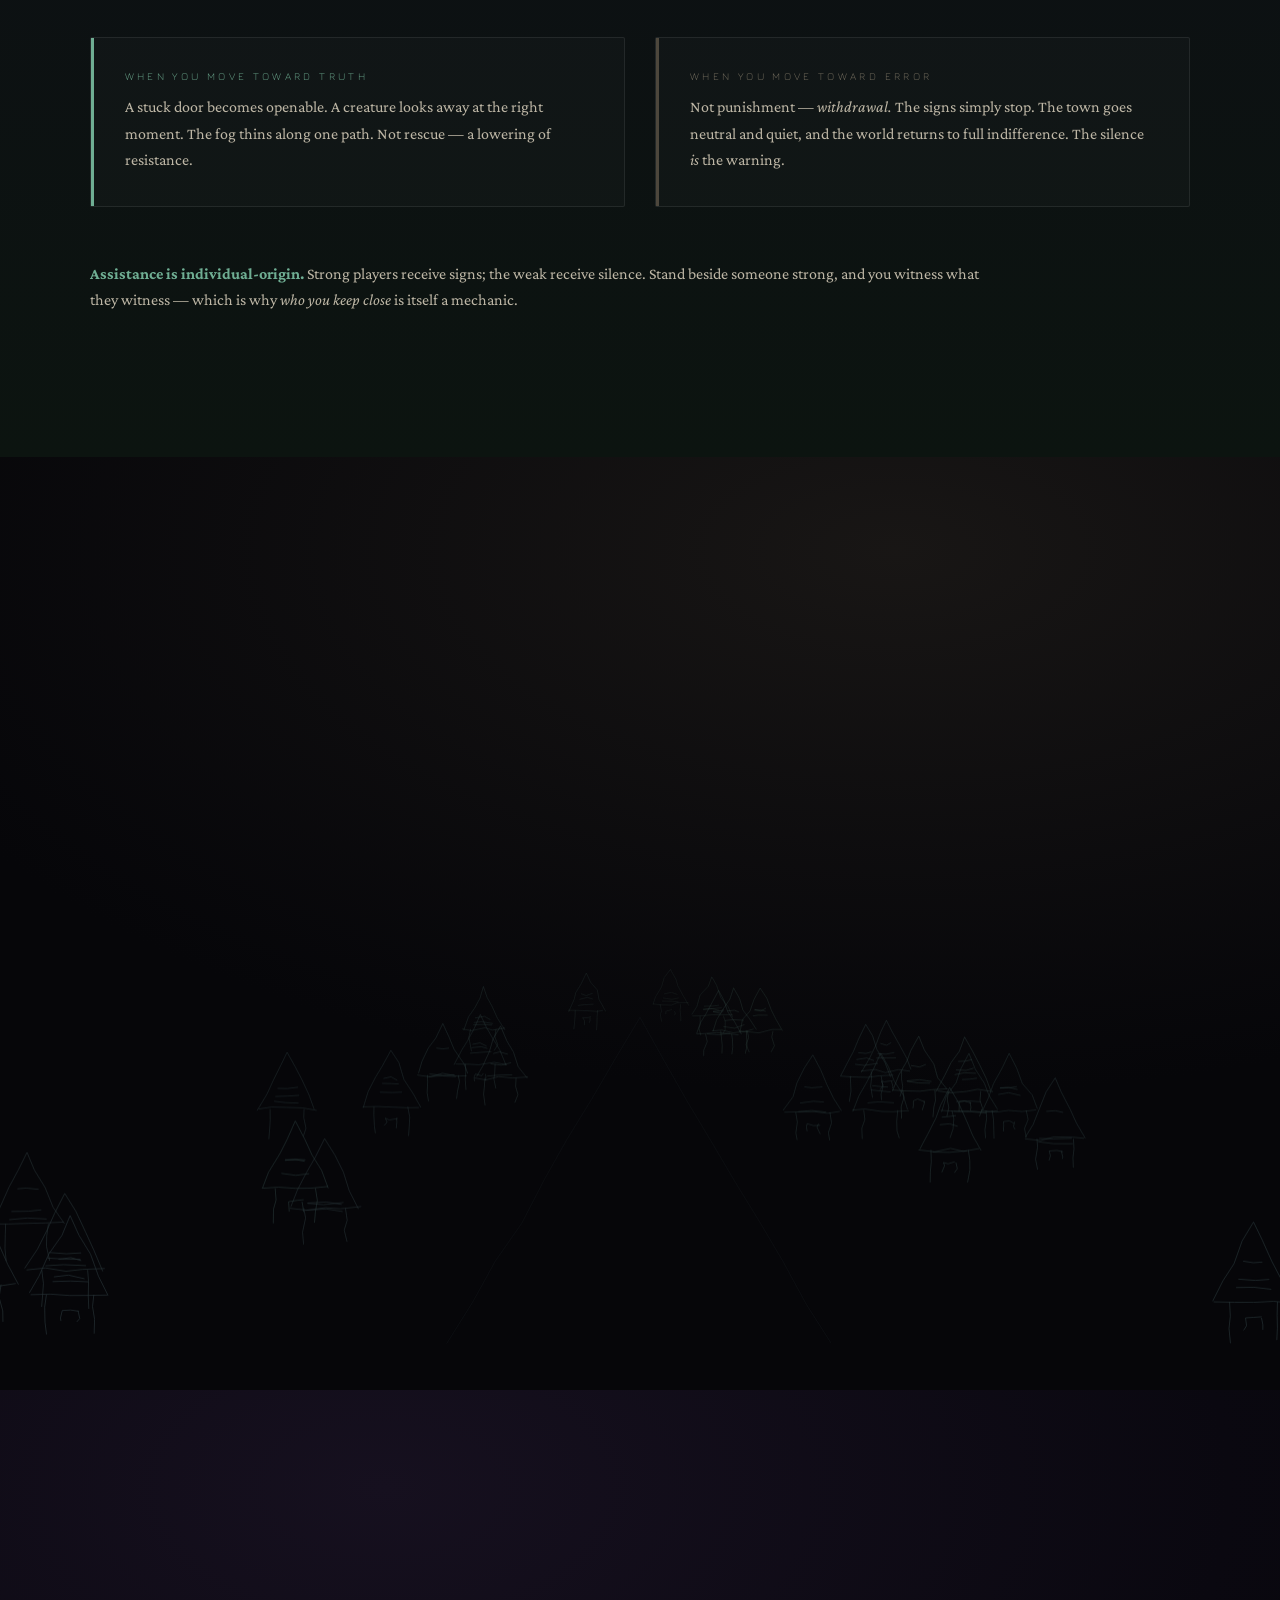
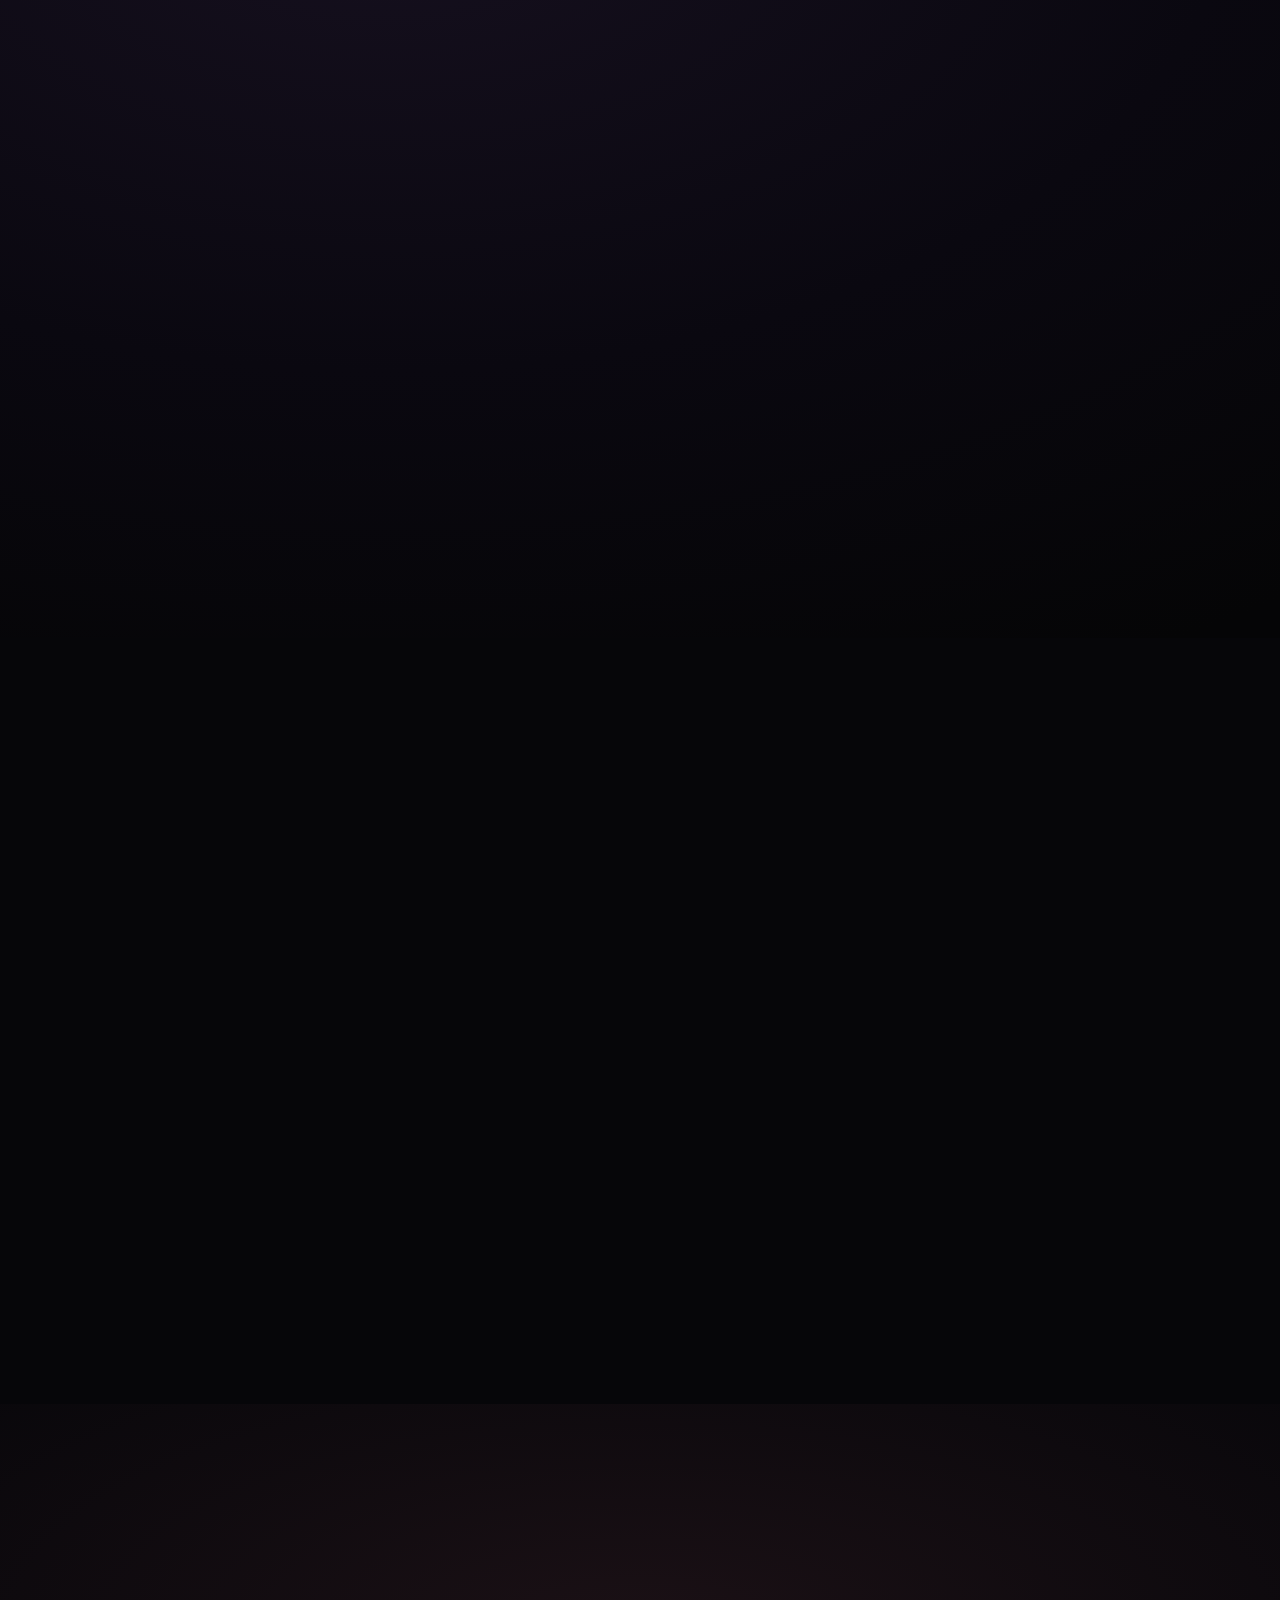
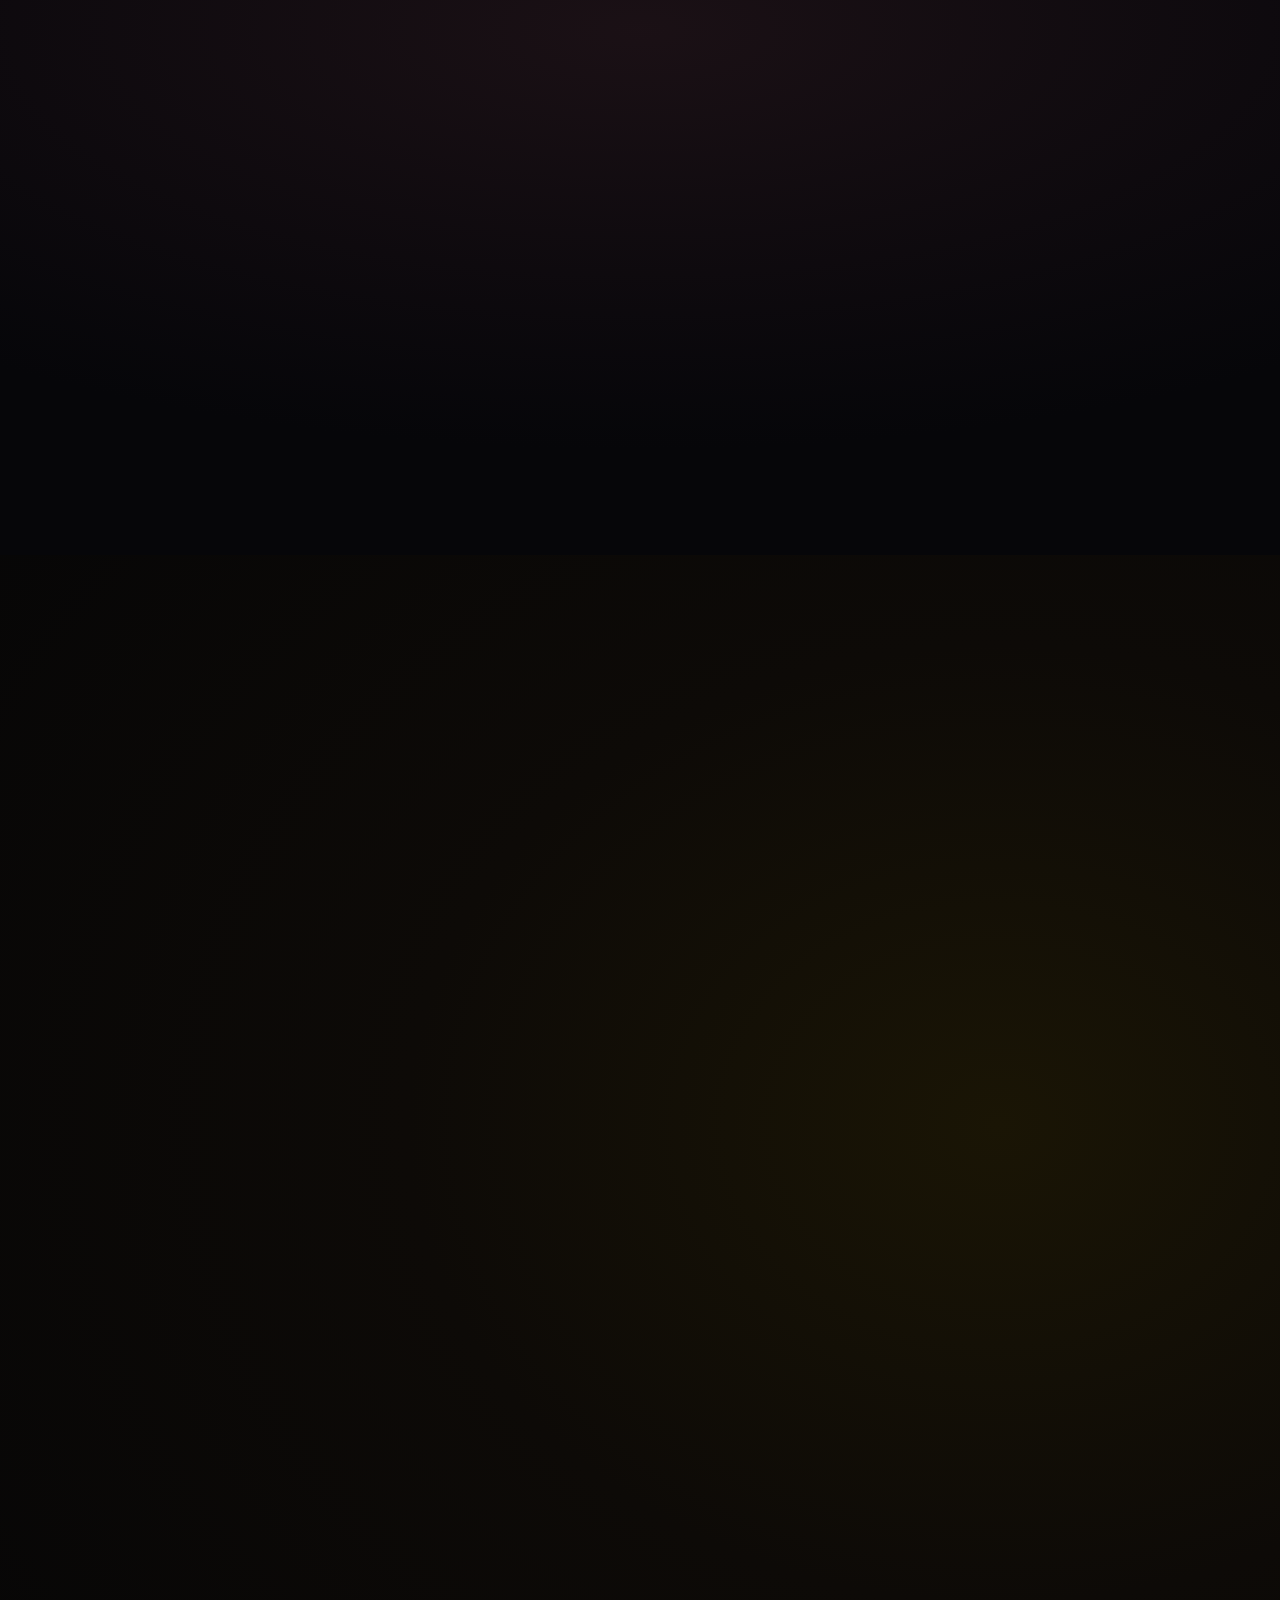
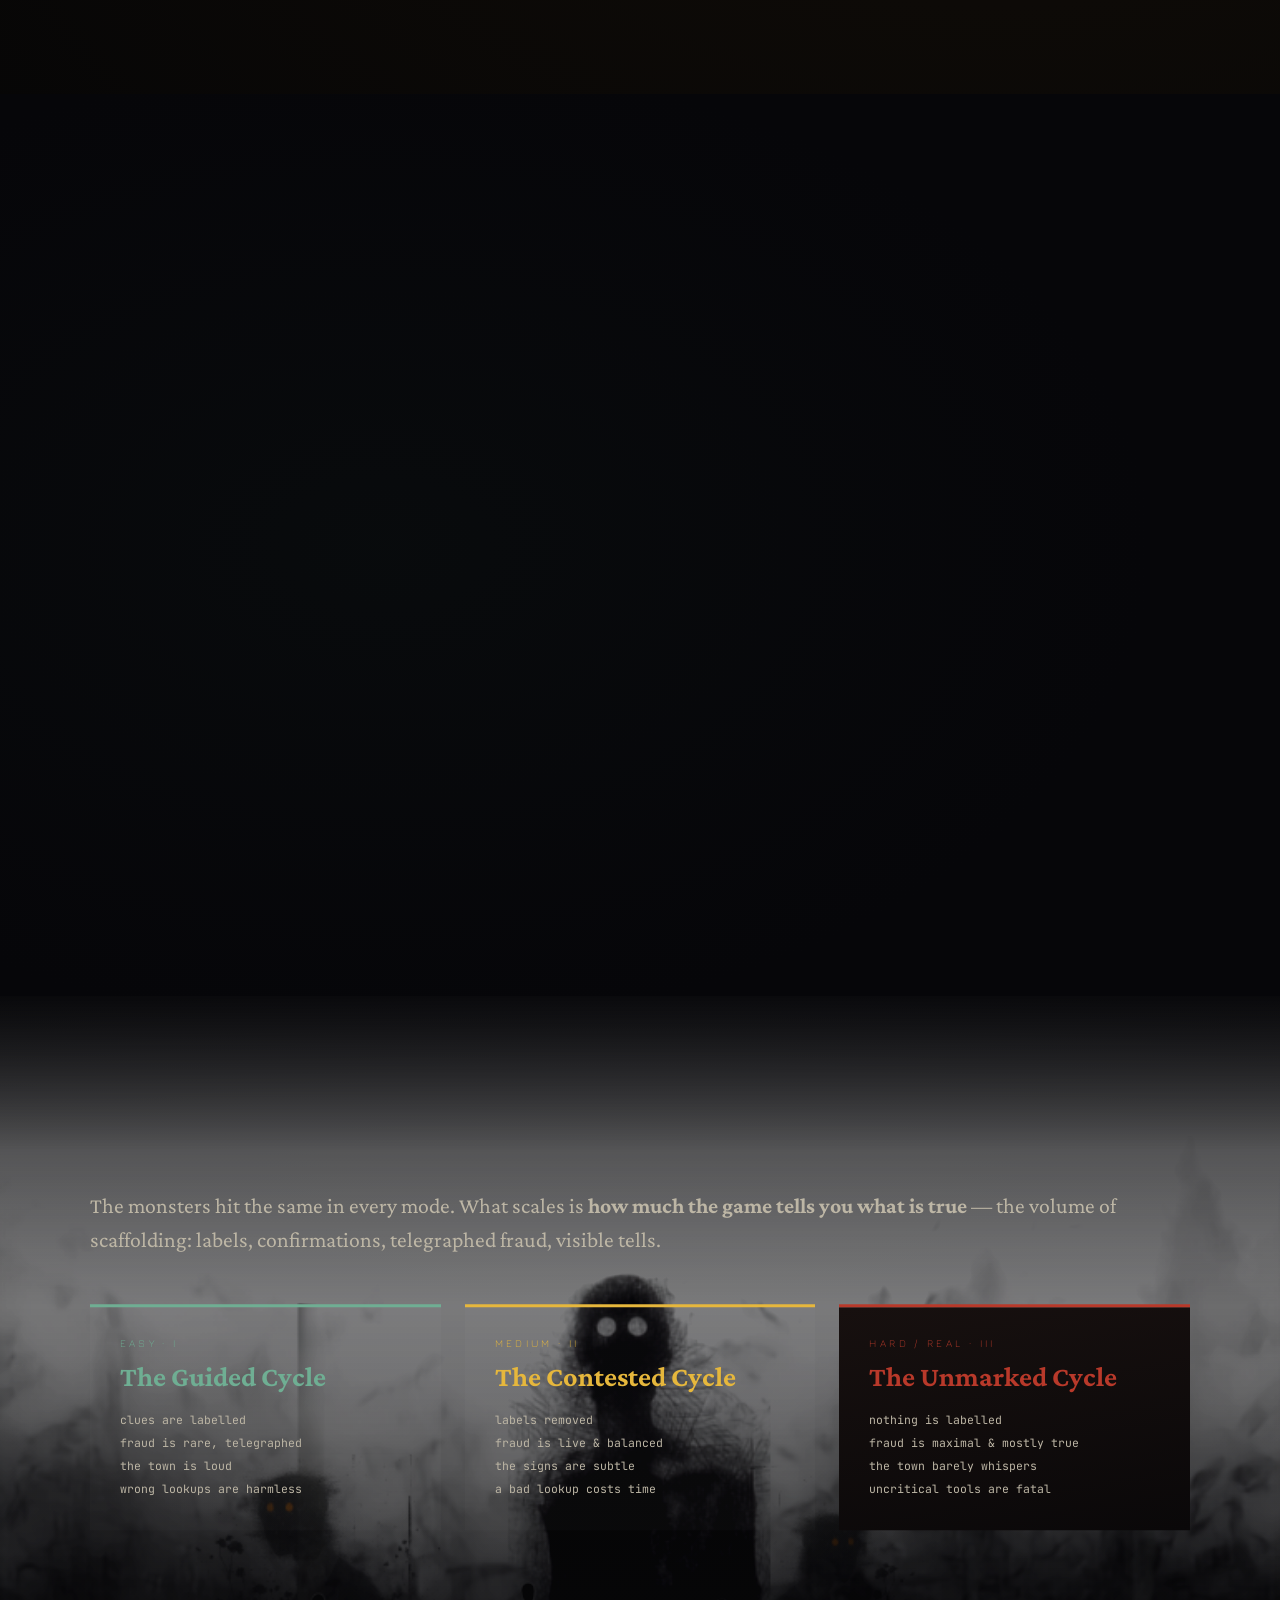
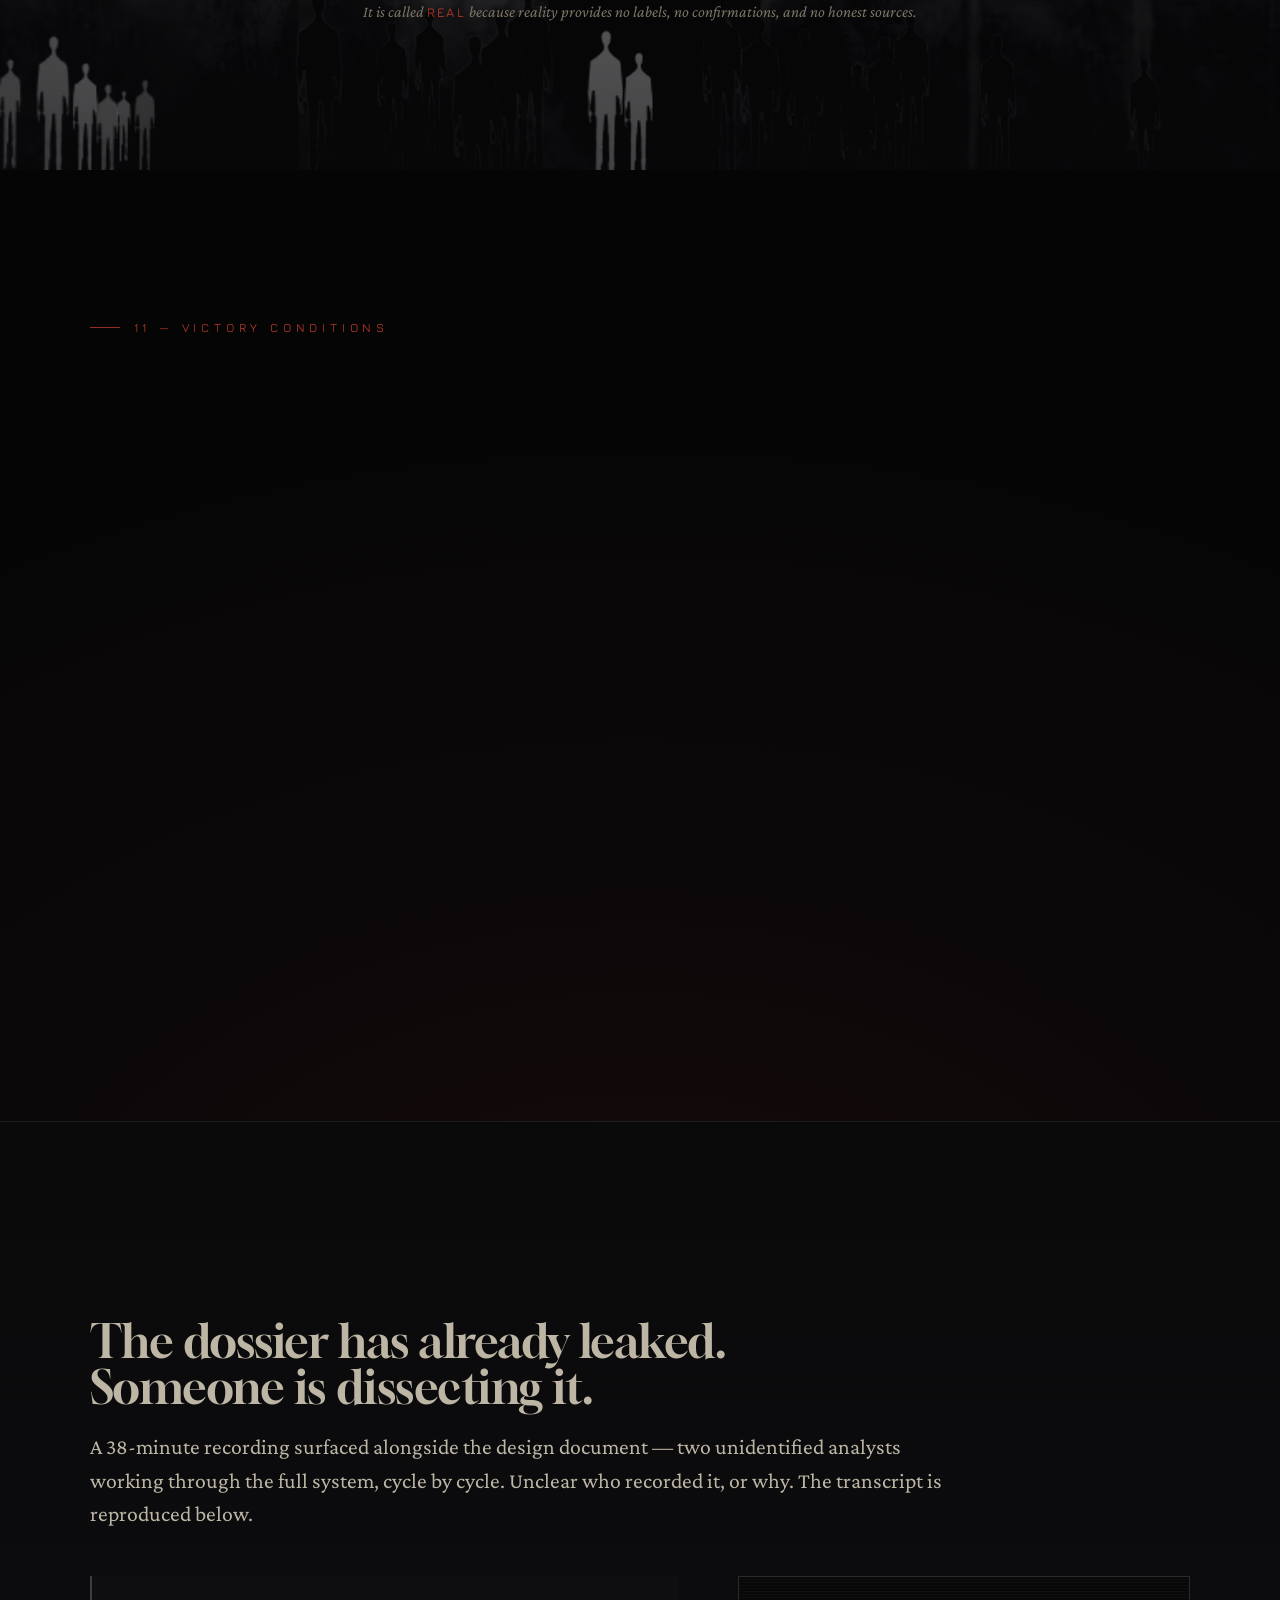
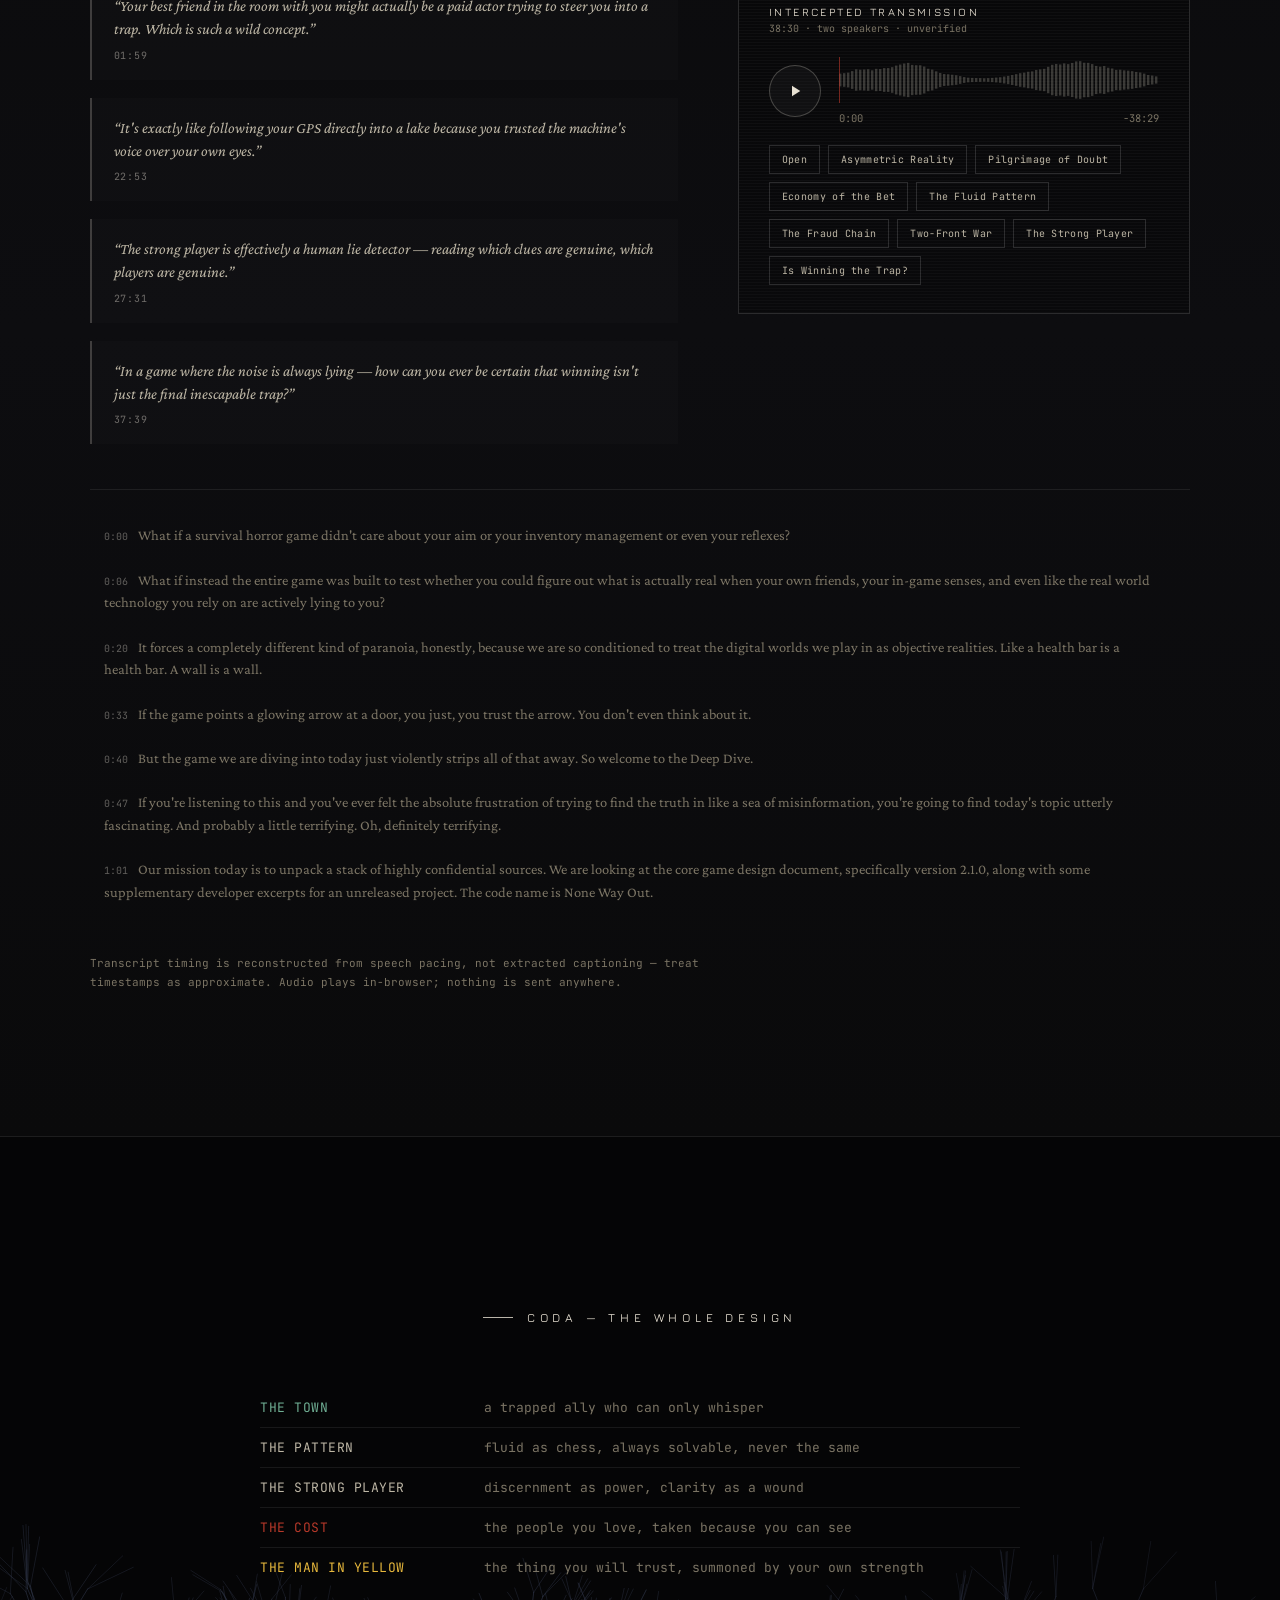
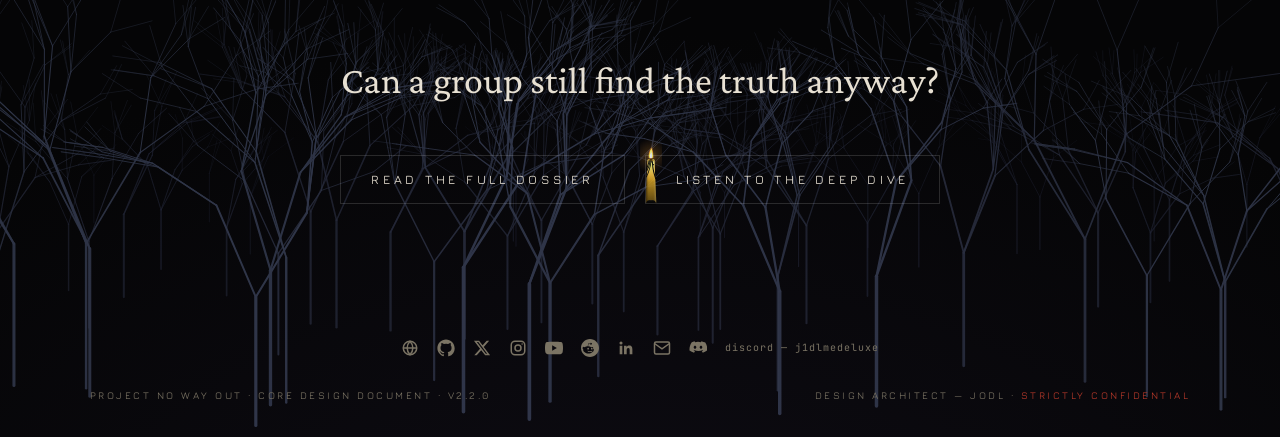
==== commit 16c3ba52: "seo: add Game, Deep Dive (podcast) and FAQ pages + internal linking New content pages (ranking surfa" ====
--- a/index.html
+++ b/index.html
@@ -163,11 +163,10 @@
   <div class="nav-mark">NO WAY OUT</div>
   <div class="nav-links">
     <a href="#thesis">Thesis</a>
-    <a href="#town">The Town</a>
-    <a href="#library">Library</a>
     <a href="#yellow">The Threat</a>
-    <a href="#victory">Victory</a>
-    <a href="#intercept">Intercept</a>
+    <a href="game.html">The Game</a>
+    <a href="podcast.html">Deep Dive</a>
+    <a href="faq.html">FAQ</a>
   </div>
 </nav>
 
@@ -711,8 +710,8 @@
     </div>
     <p class="coda-question reveal reveal-delay-2">Can a group still find the truth anyway?</p>
     <div class="coda-cta reveal reveal-delay-3">
-      <a href="#top" class="btn">Begin the Cycle</a>
-      <a href="#" class="btn ghost">Read the Full Dossier</a>
+      <a href="game.html" class="btn">Read the Full Dossier</a>
+      <a href="podcast.html" class="btn ghost">Listen to the Deep Dive</a>
     </div>
   </div>
 
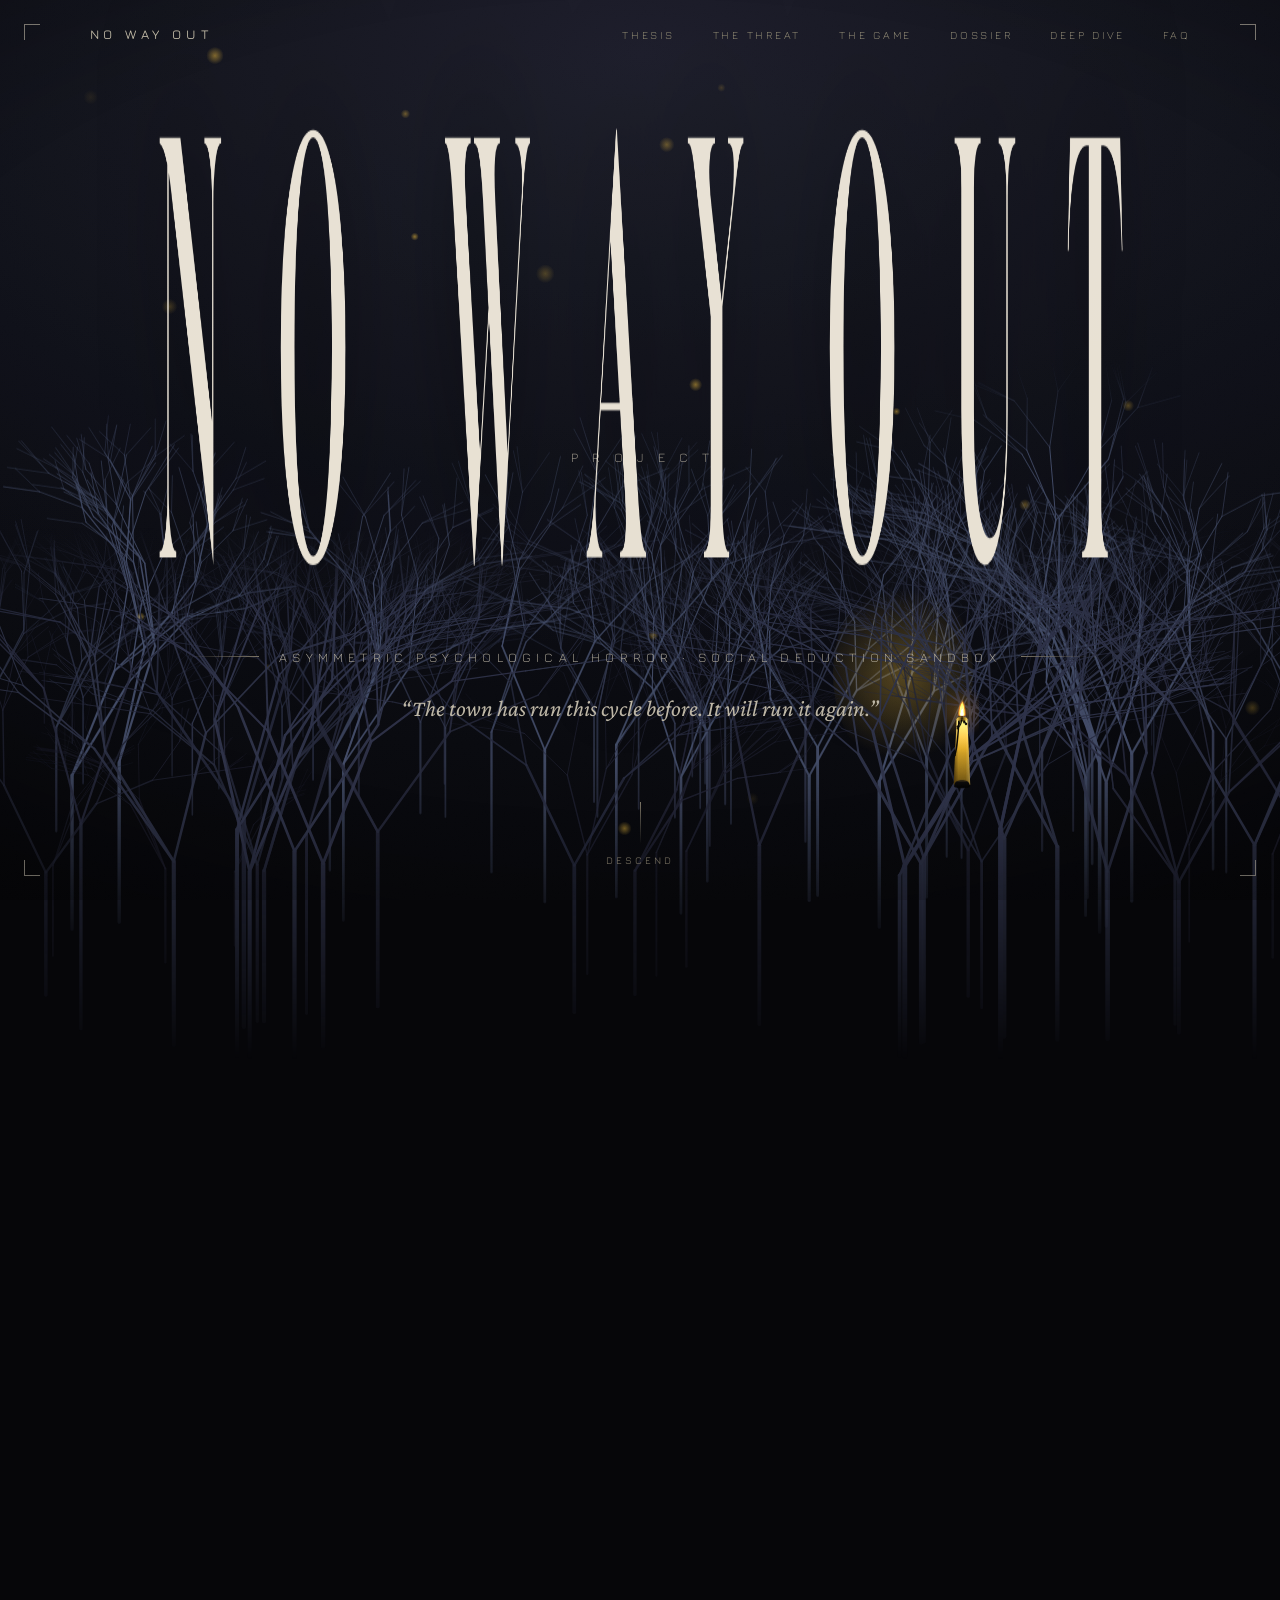
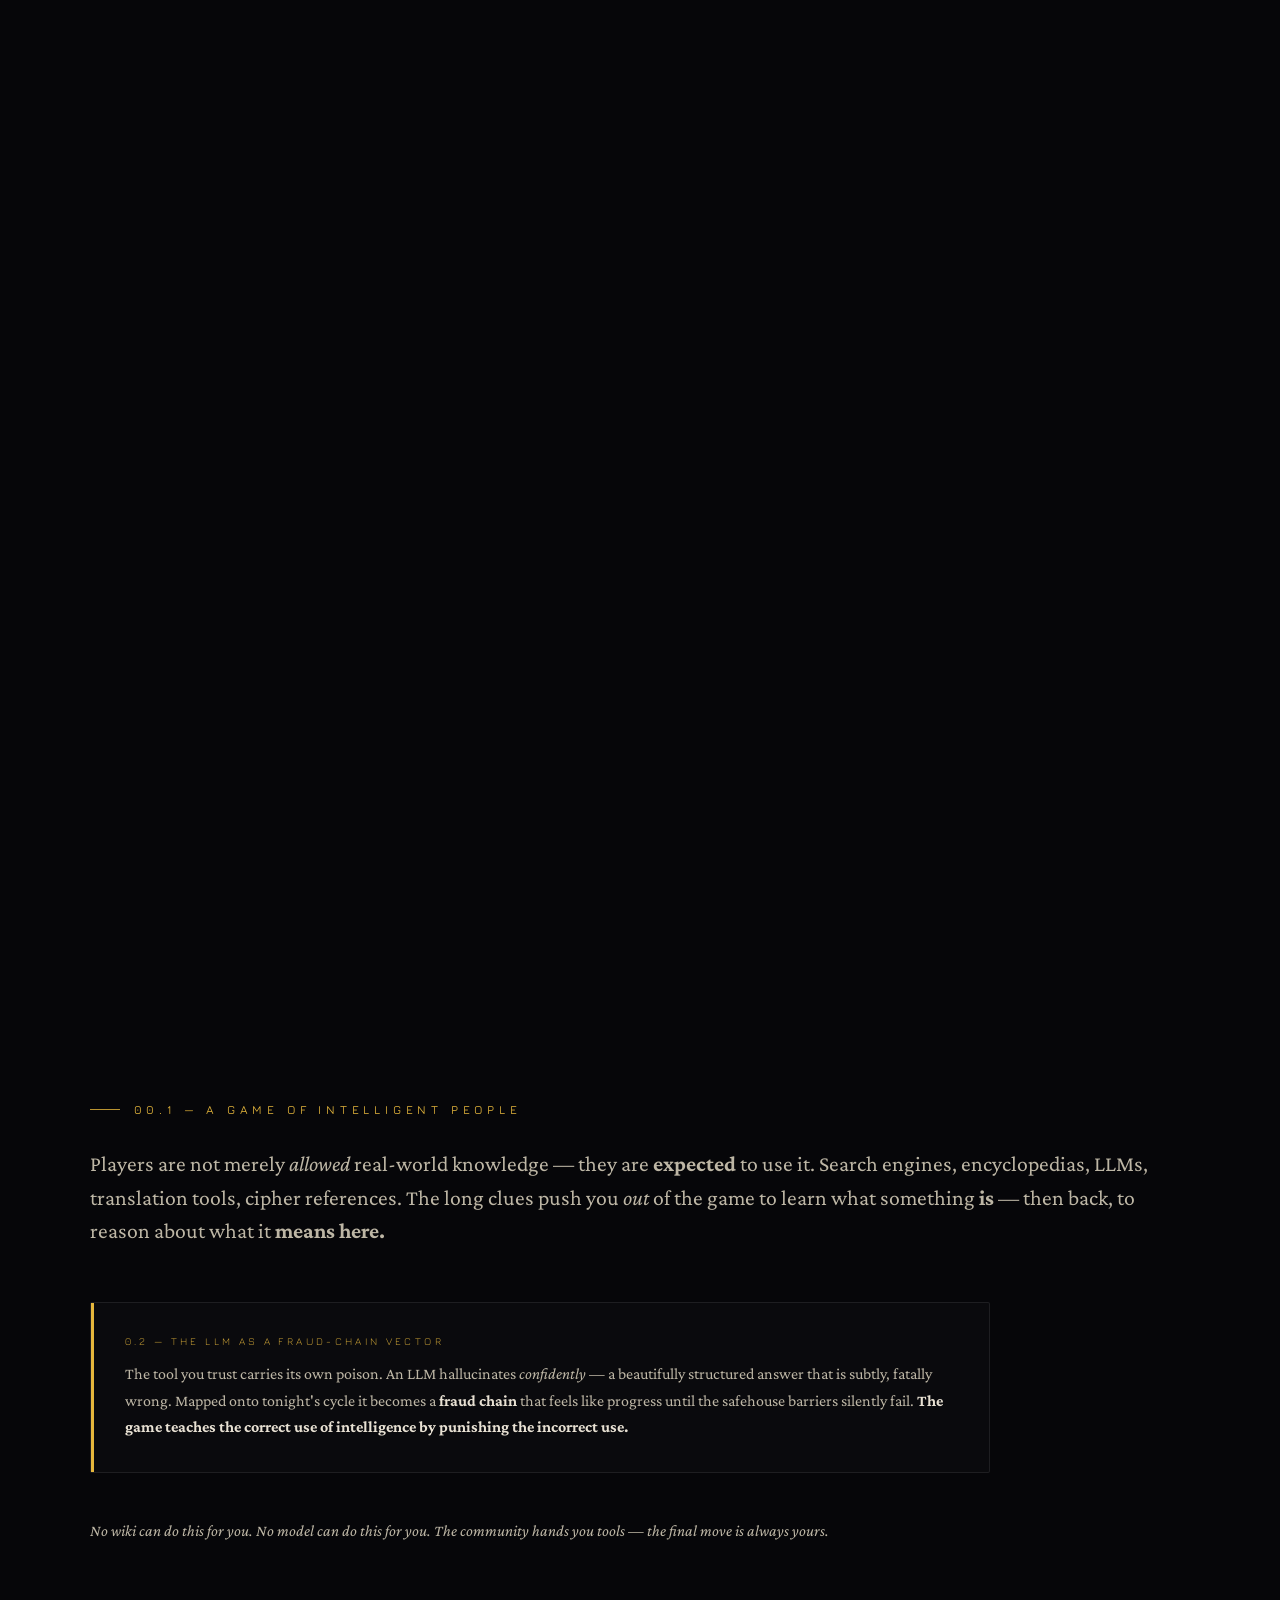
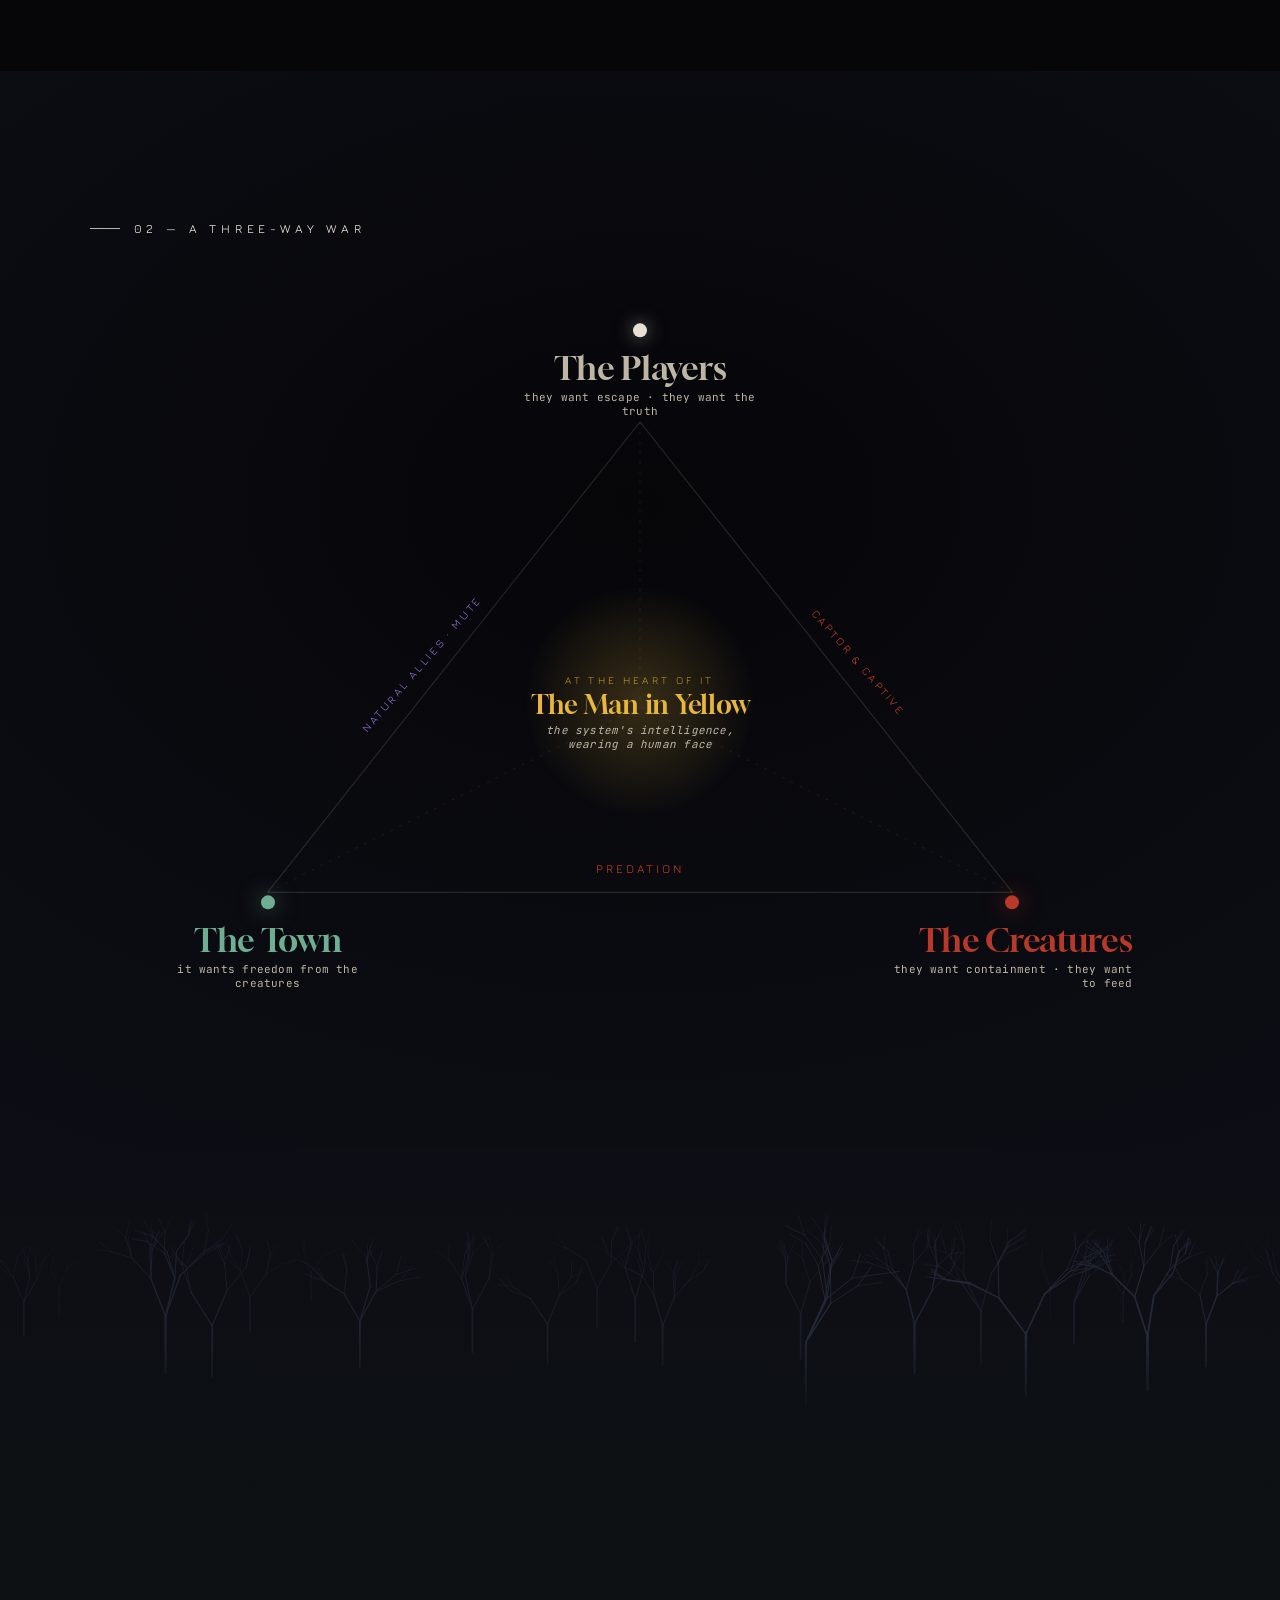
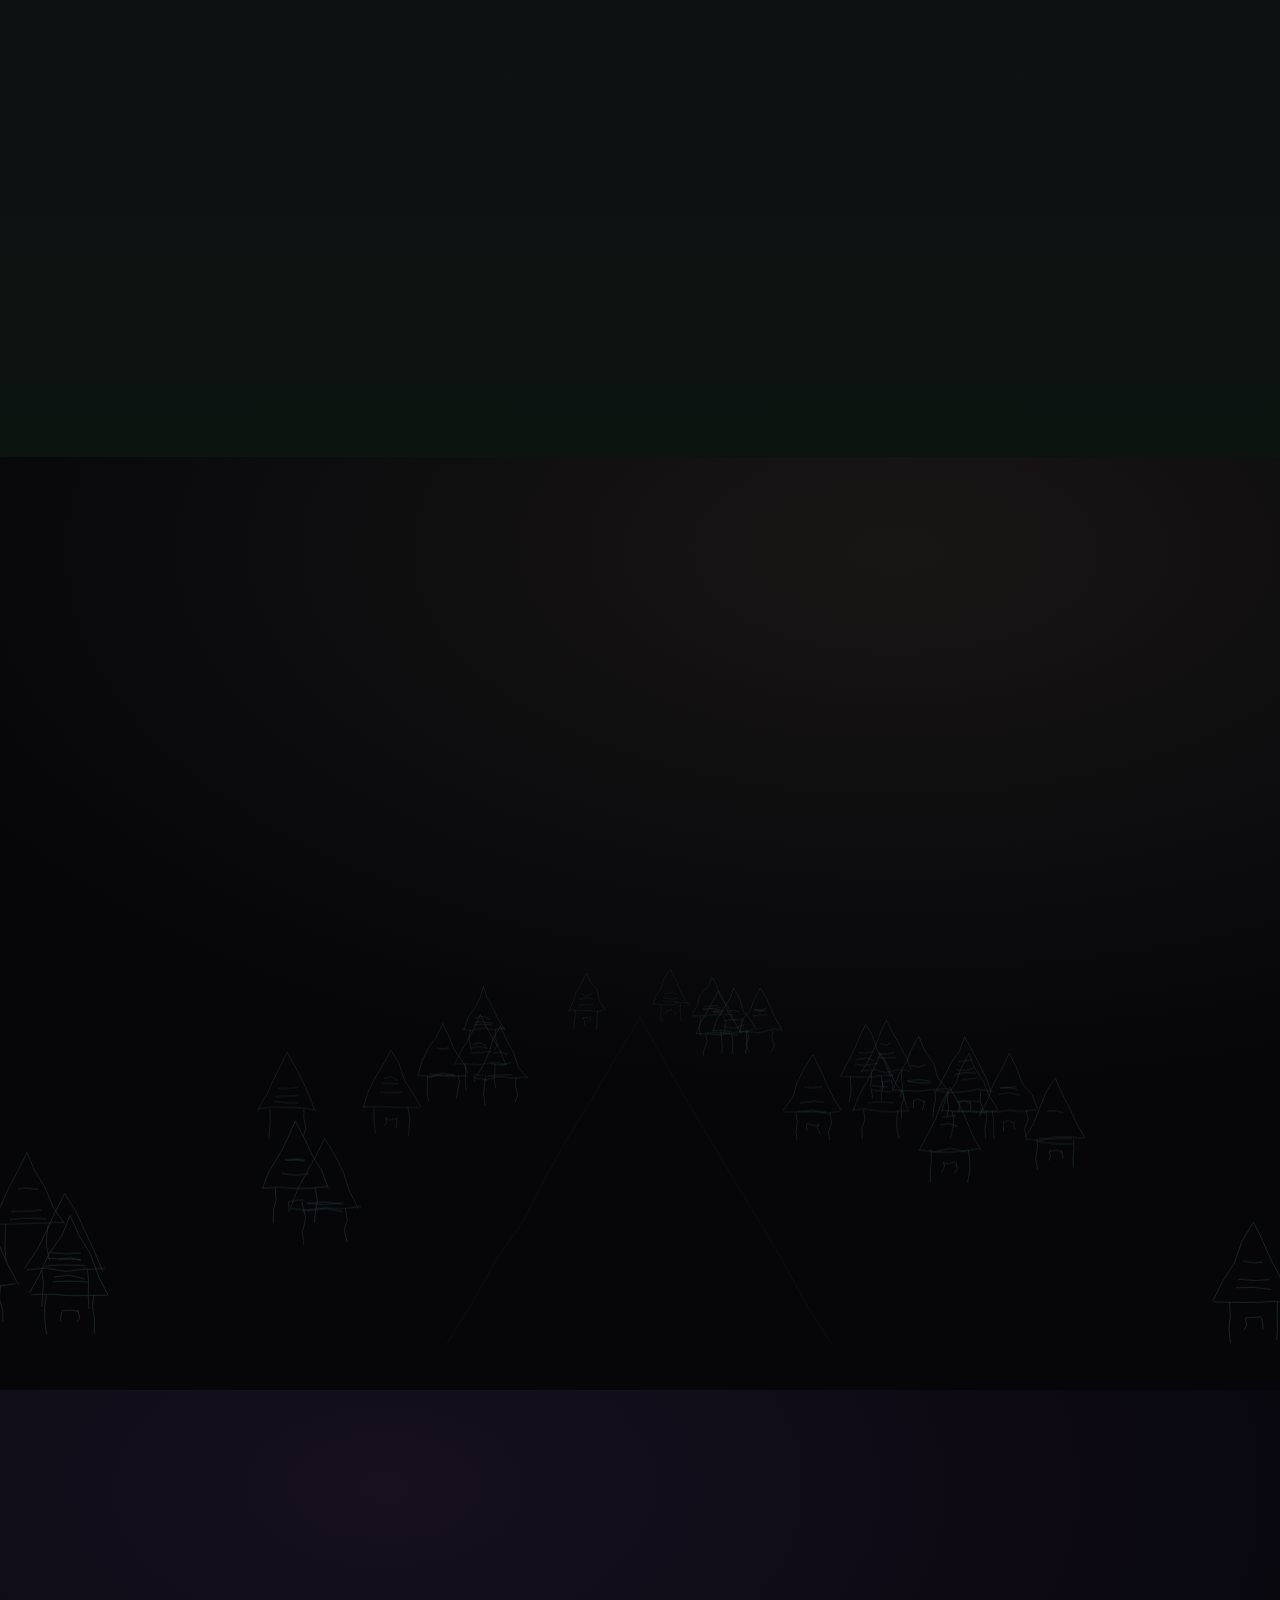
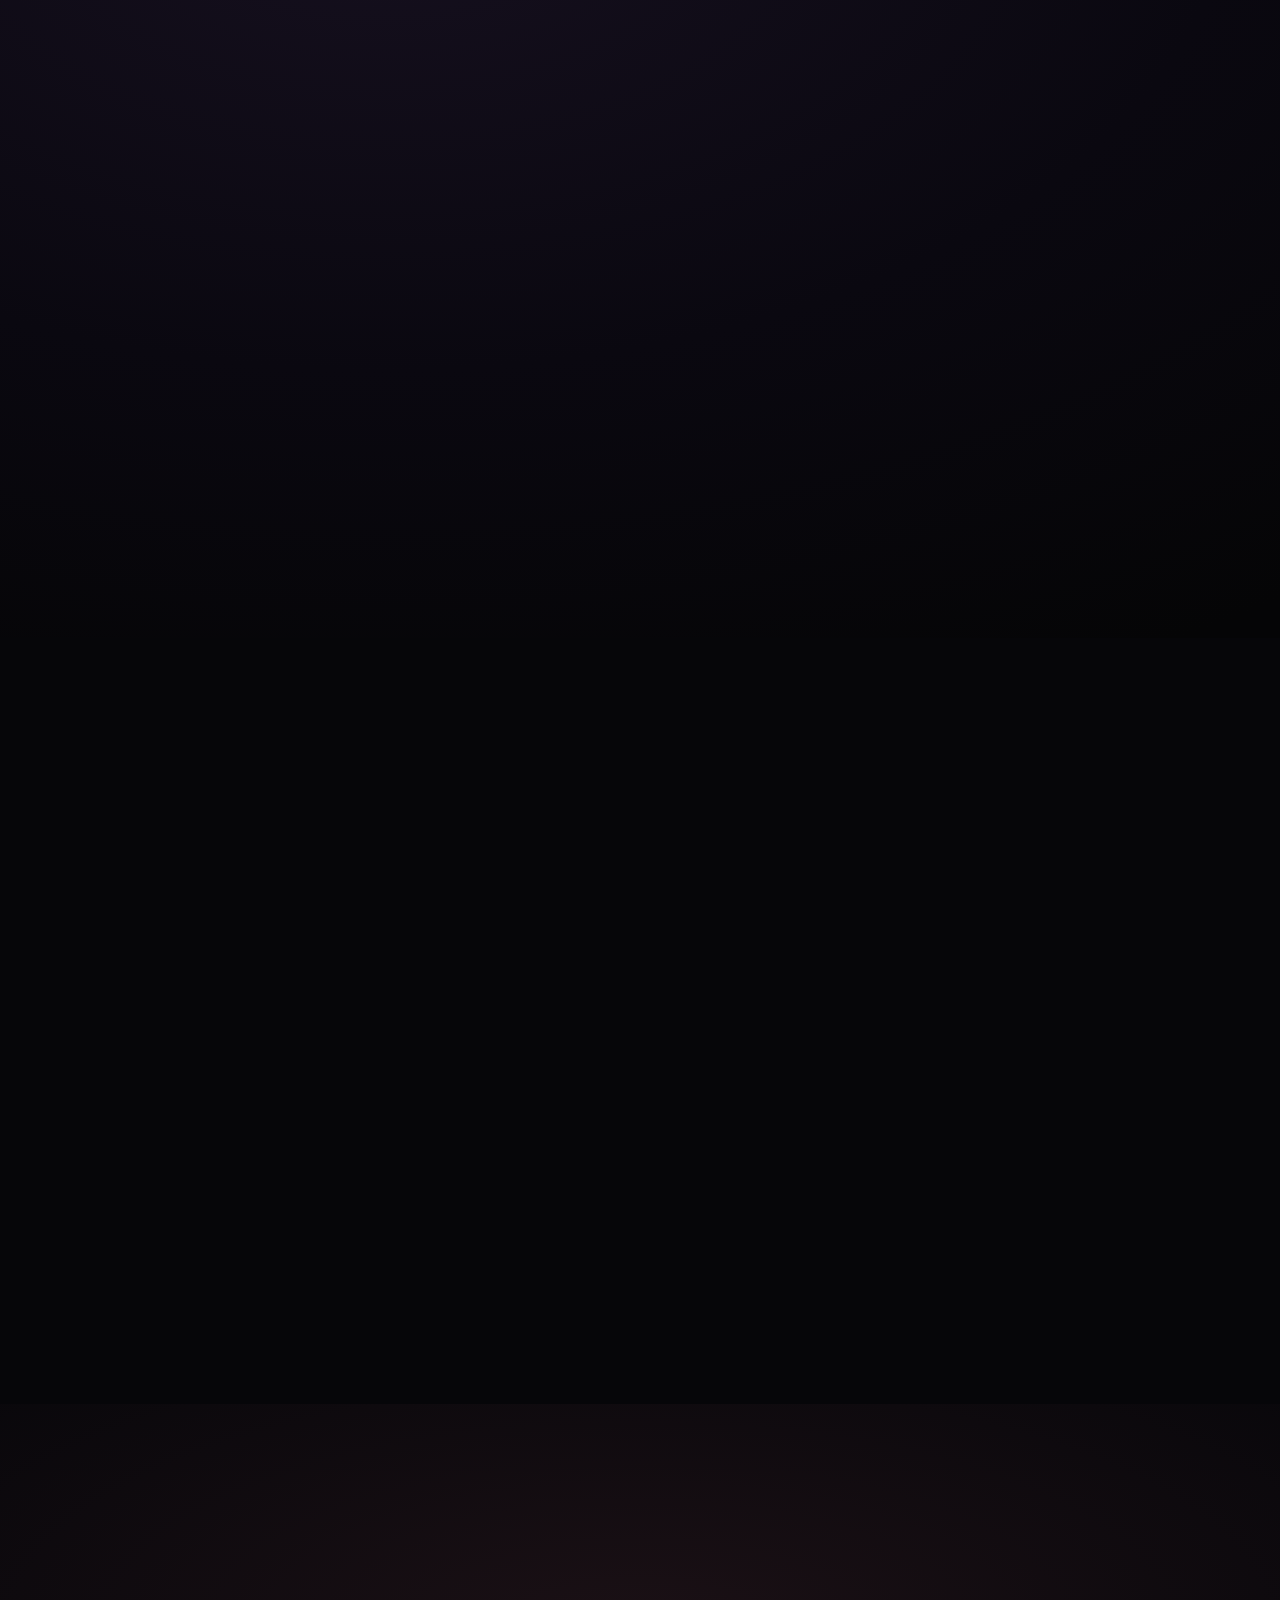
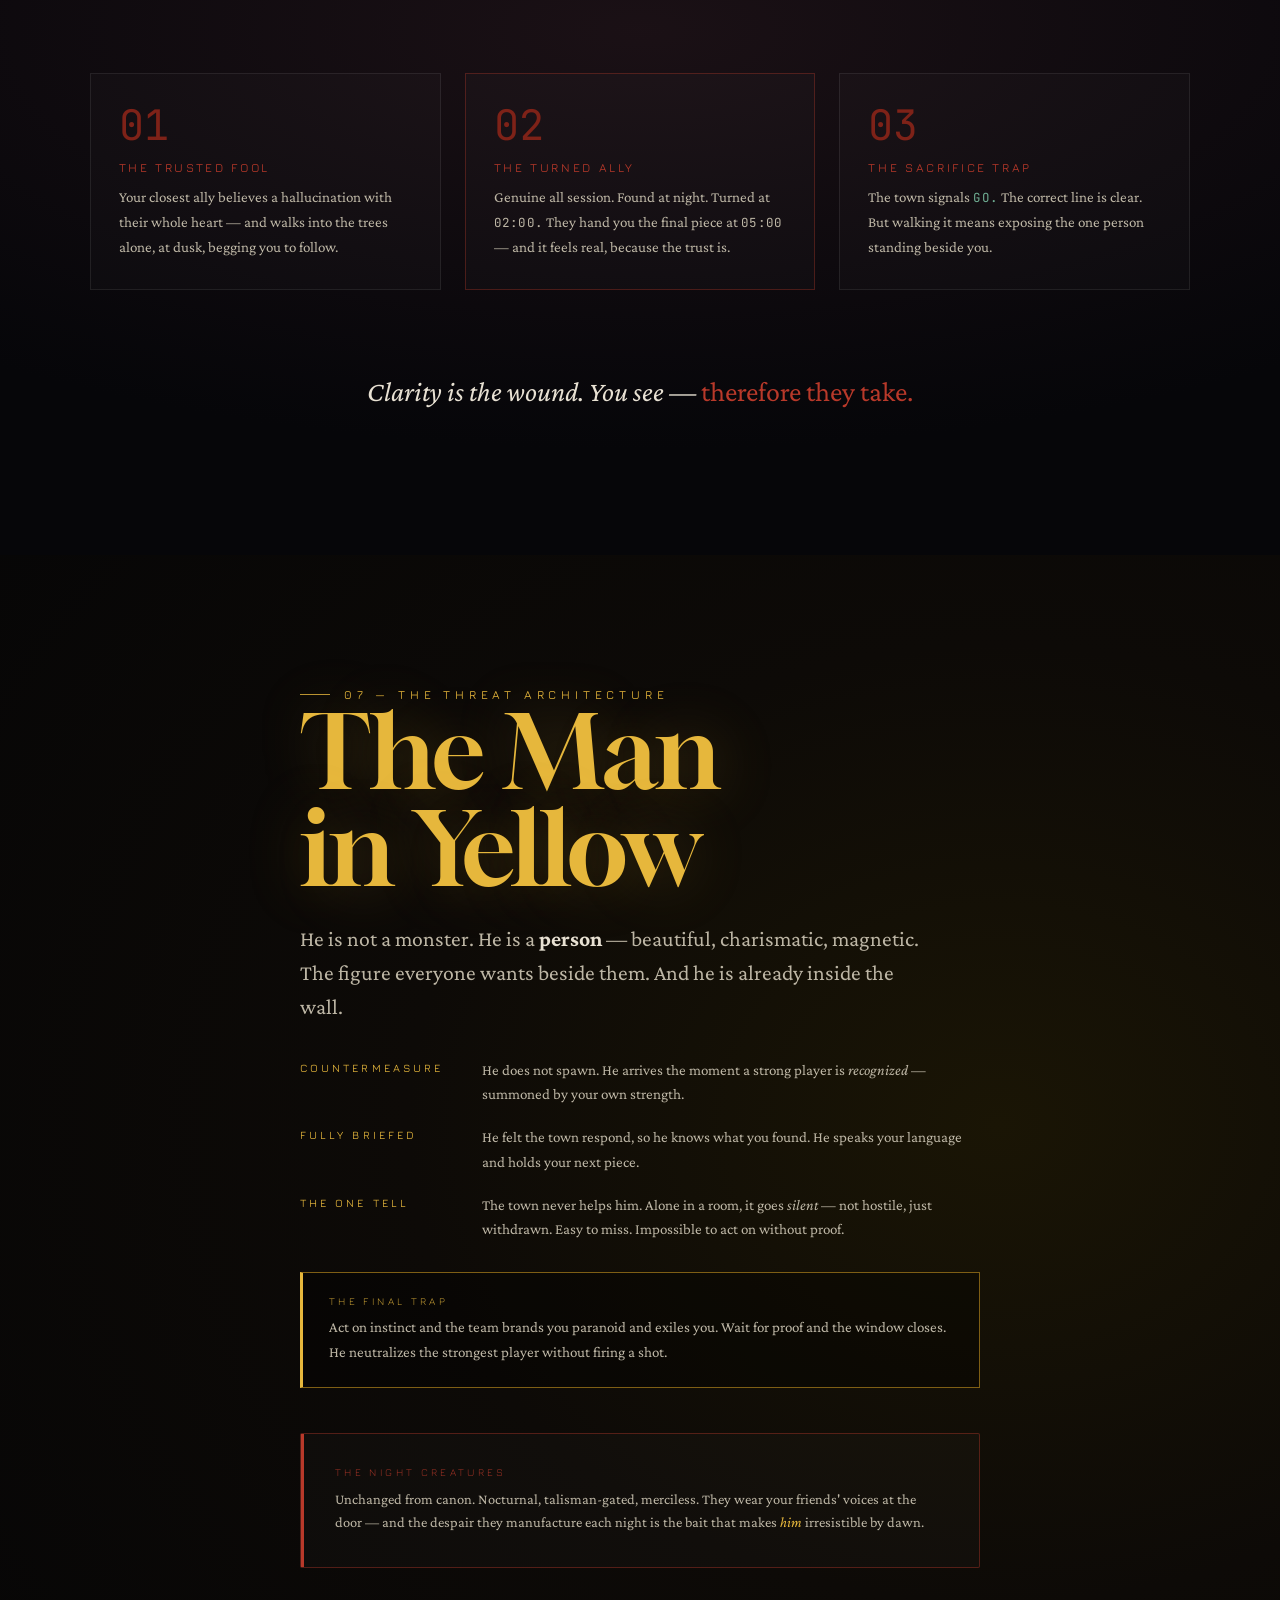
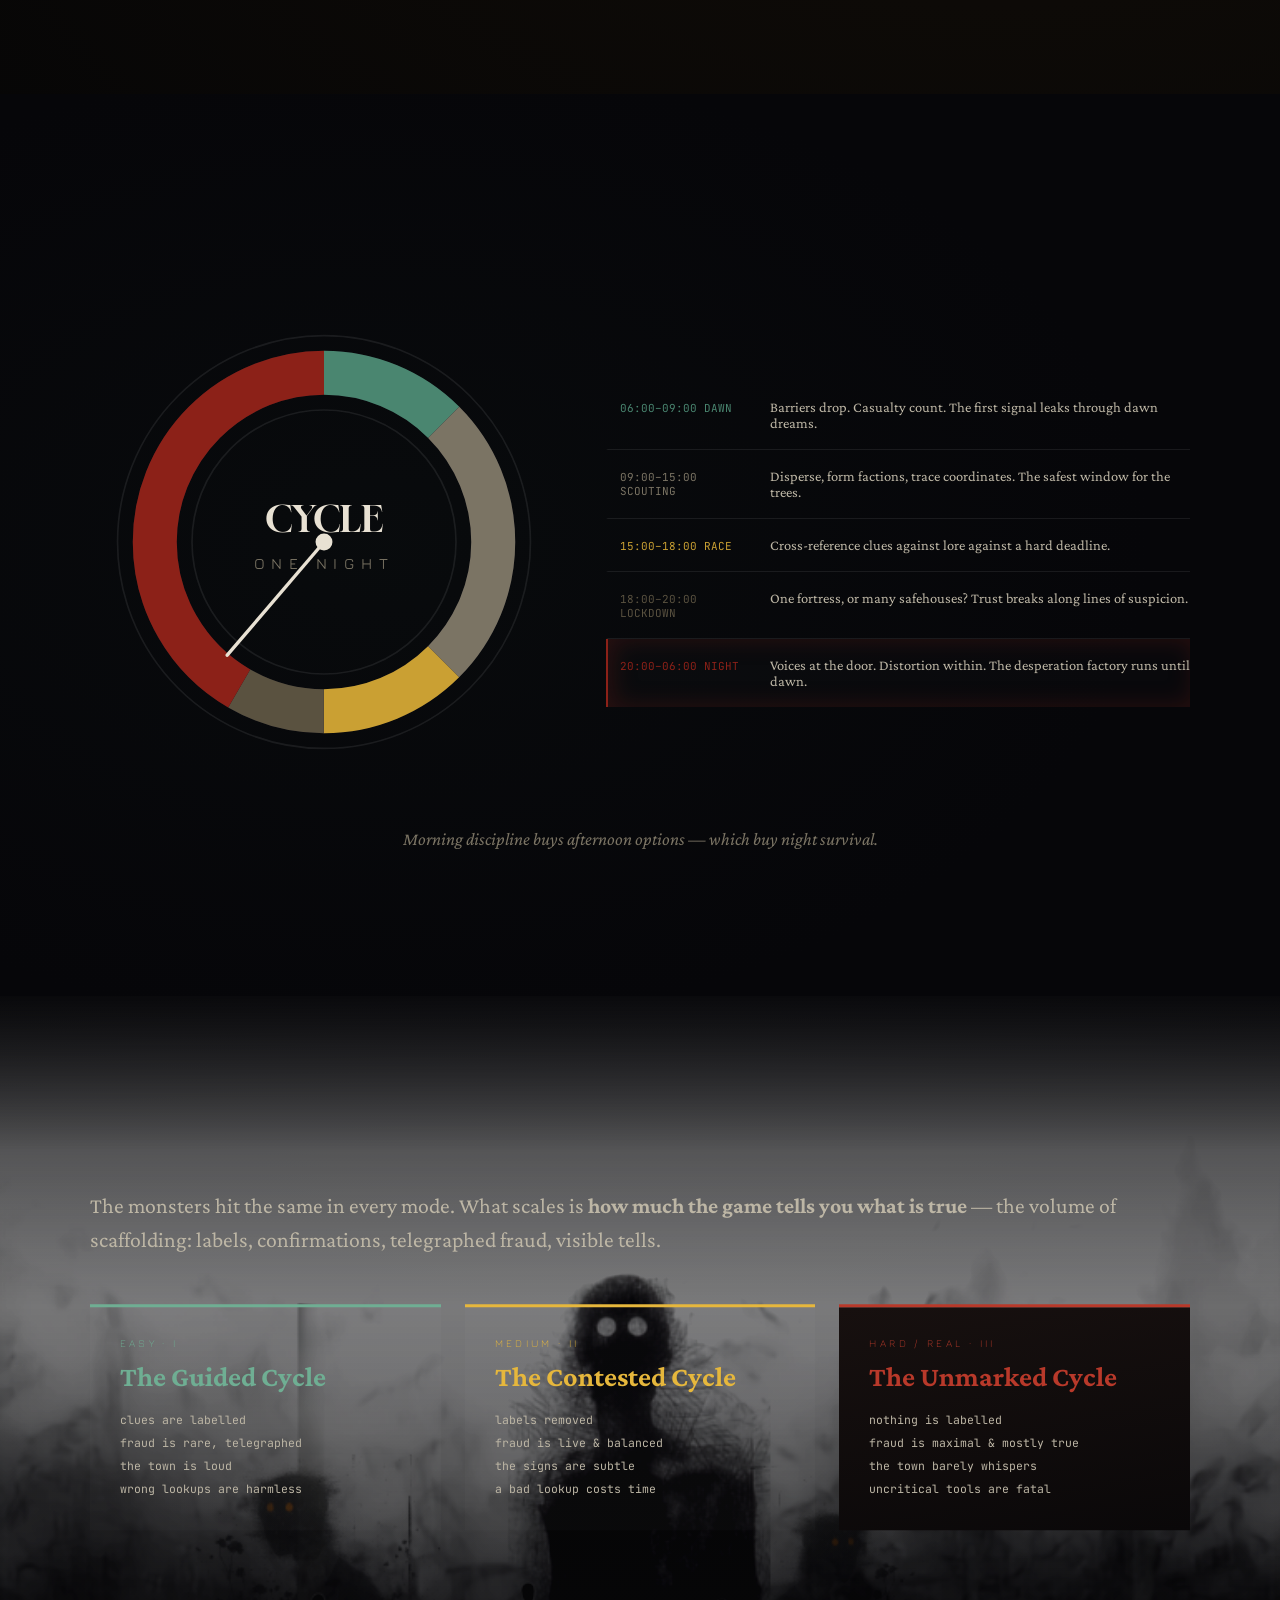
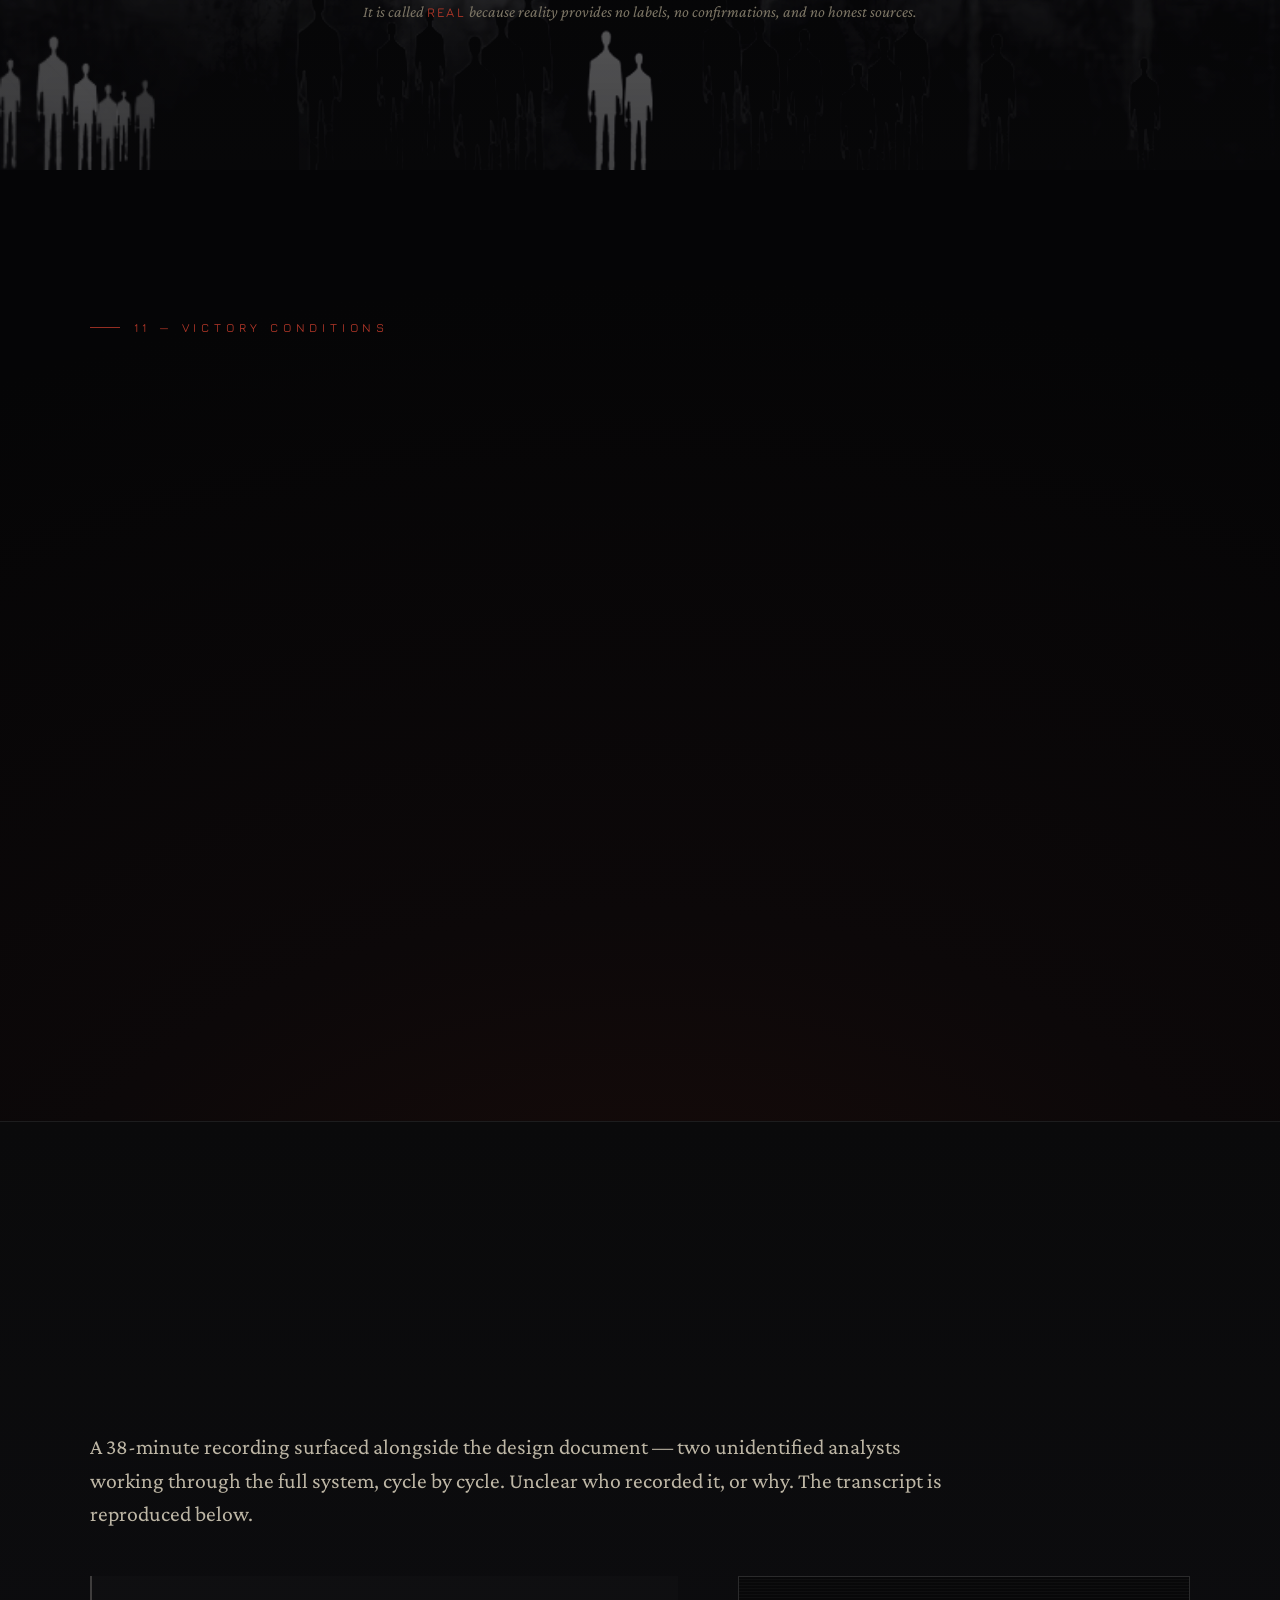
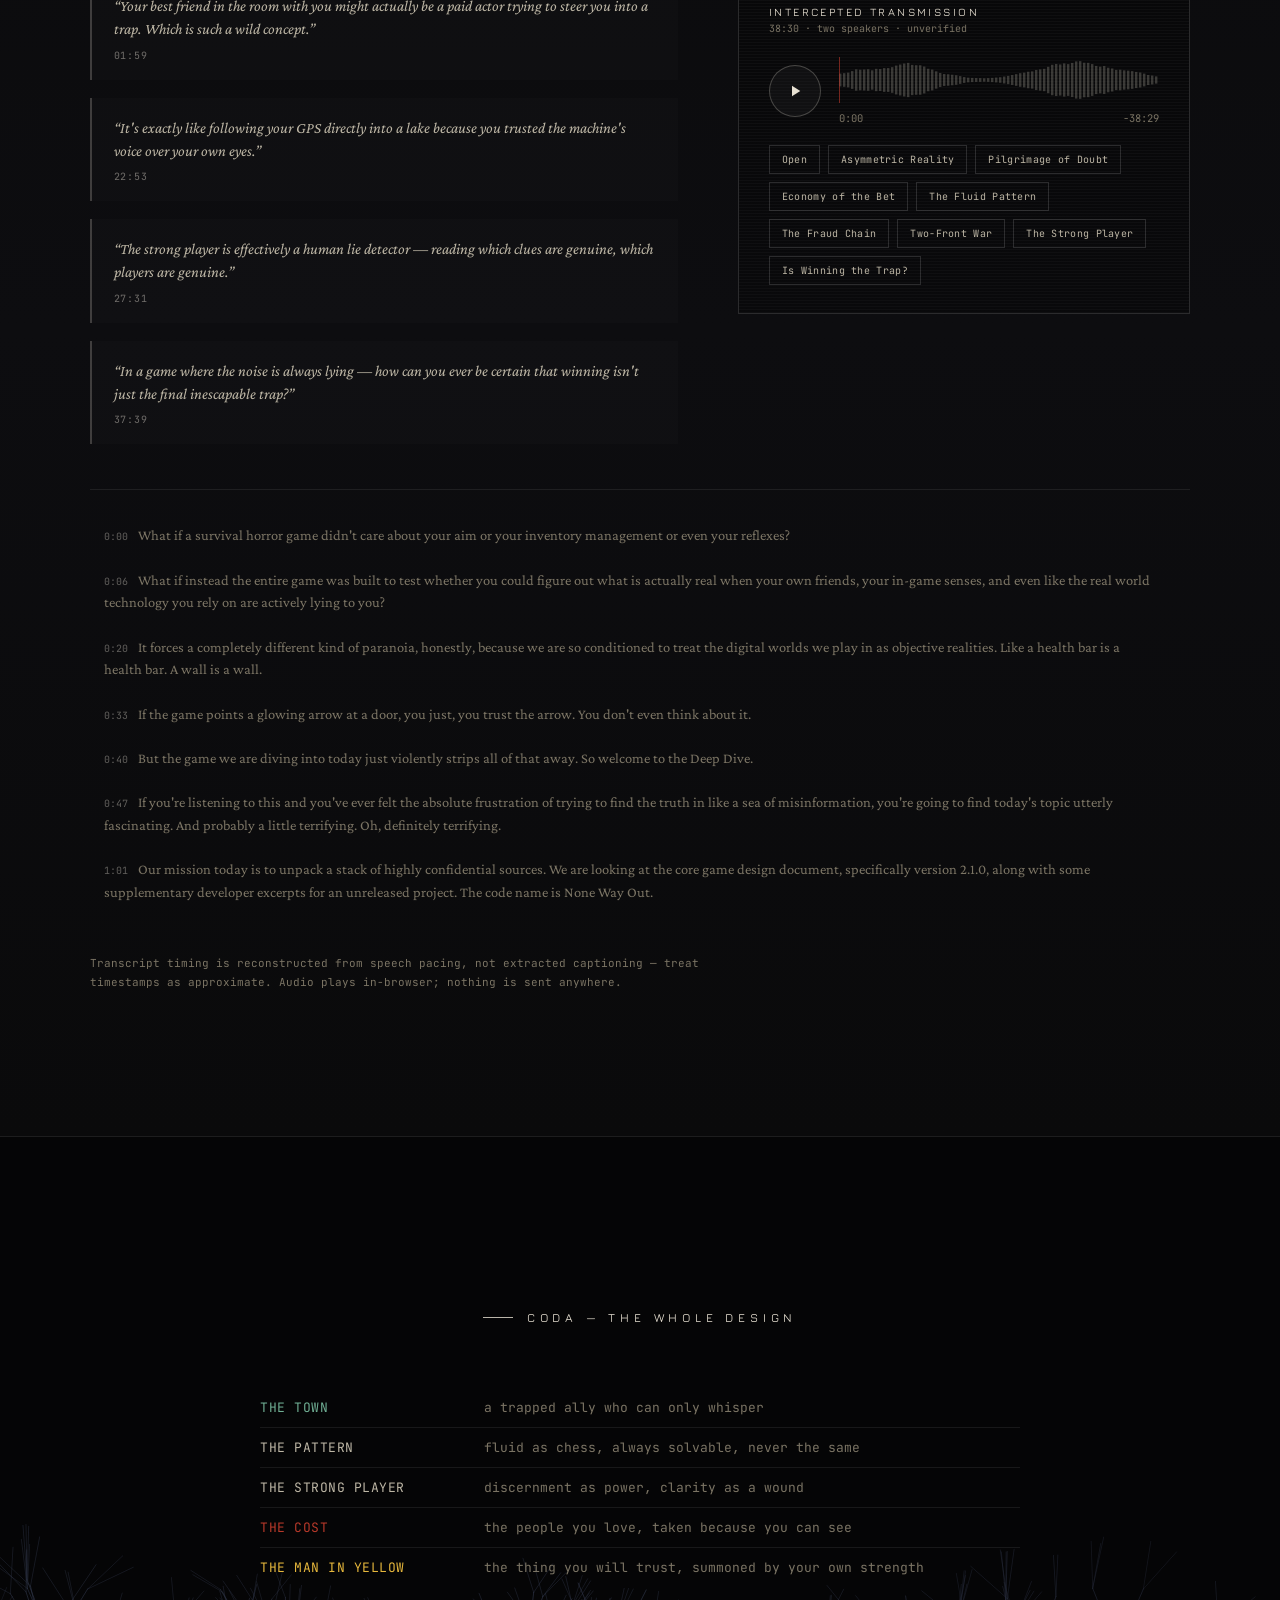
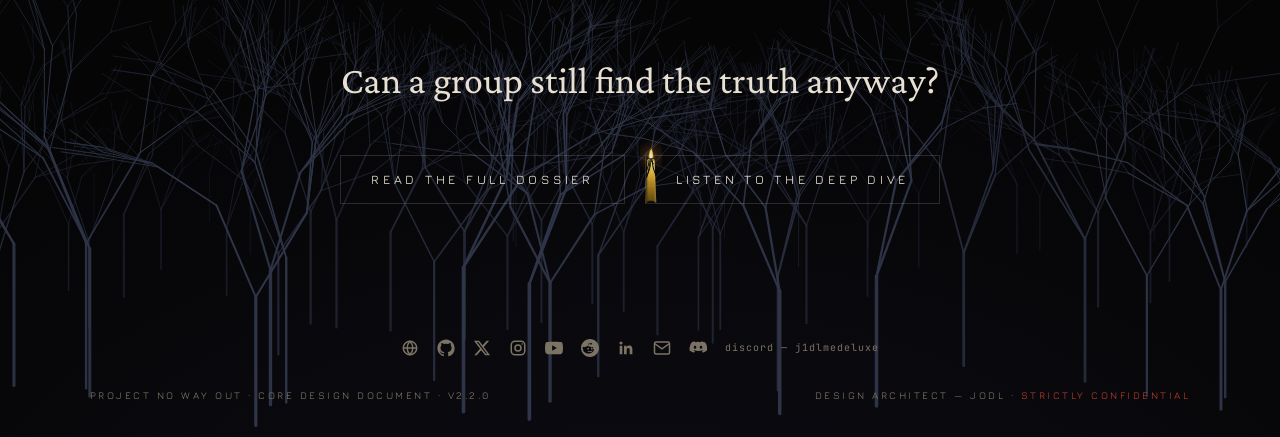
==== commit 181fb76d: "seo: add full Design Dossier page (public, crawlable design doc) - dossier.html — the complete game " ====
--- a/index.html
+++ b/index.html
@@ -165,6 +165,7 @@
     <a href="#thesis">Thesis</a>
     <a href="#yellow">The Threat</a>
     <a href="game.html">The Game</a>
+    <a href="dossier.html">Dossier</a>
     <a href="podcast.html">Deep Dive</a>
     <a href="faq.html">FAQ</a>
   </div>
@@ -710,7 +711,7 @@
     </div>
     <p class="coda-question reveal reveal-delay-2">Can a group still find the truth anyway?</p>
     <div class="coda-cta reveal reveal-delay-3">
-      <a href="game.html" class="btn">Read the Full Dossier</a>
+      <a href="dossier.html" class="btn">Read the Full Dossier</a>
       <a href="podcast.html" class="btn ghost">Listen to the Deep Dive</a>
     </div>
   </div>
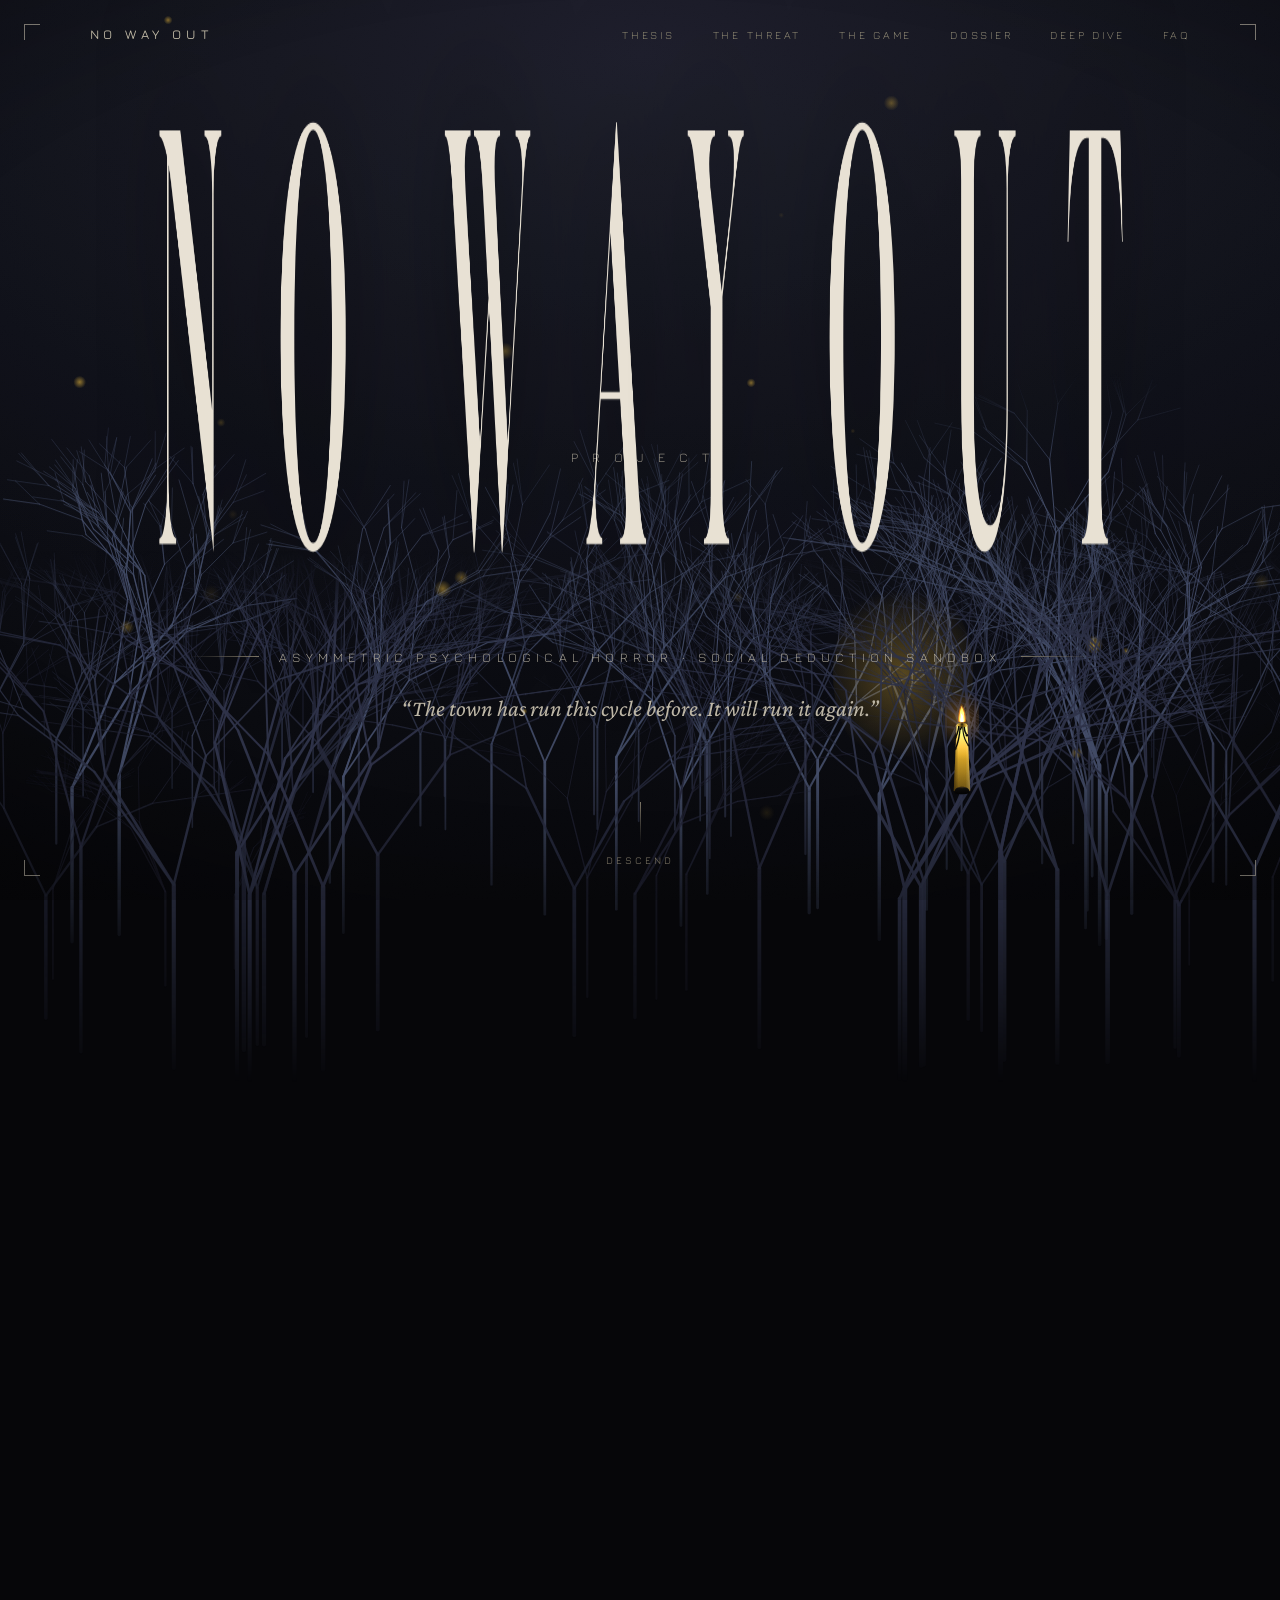
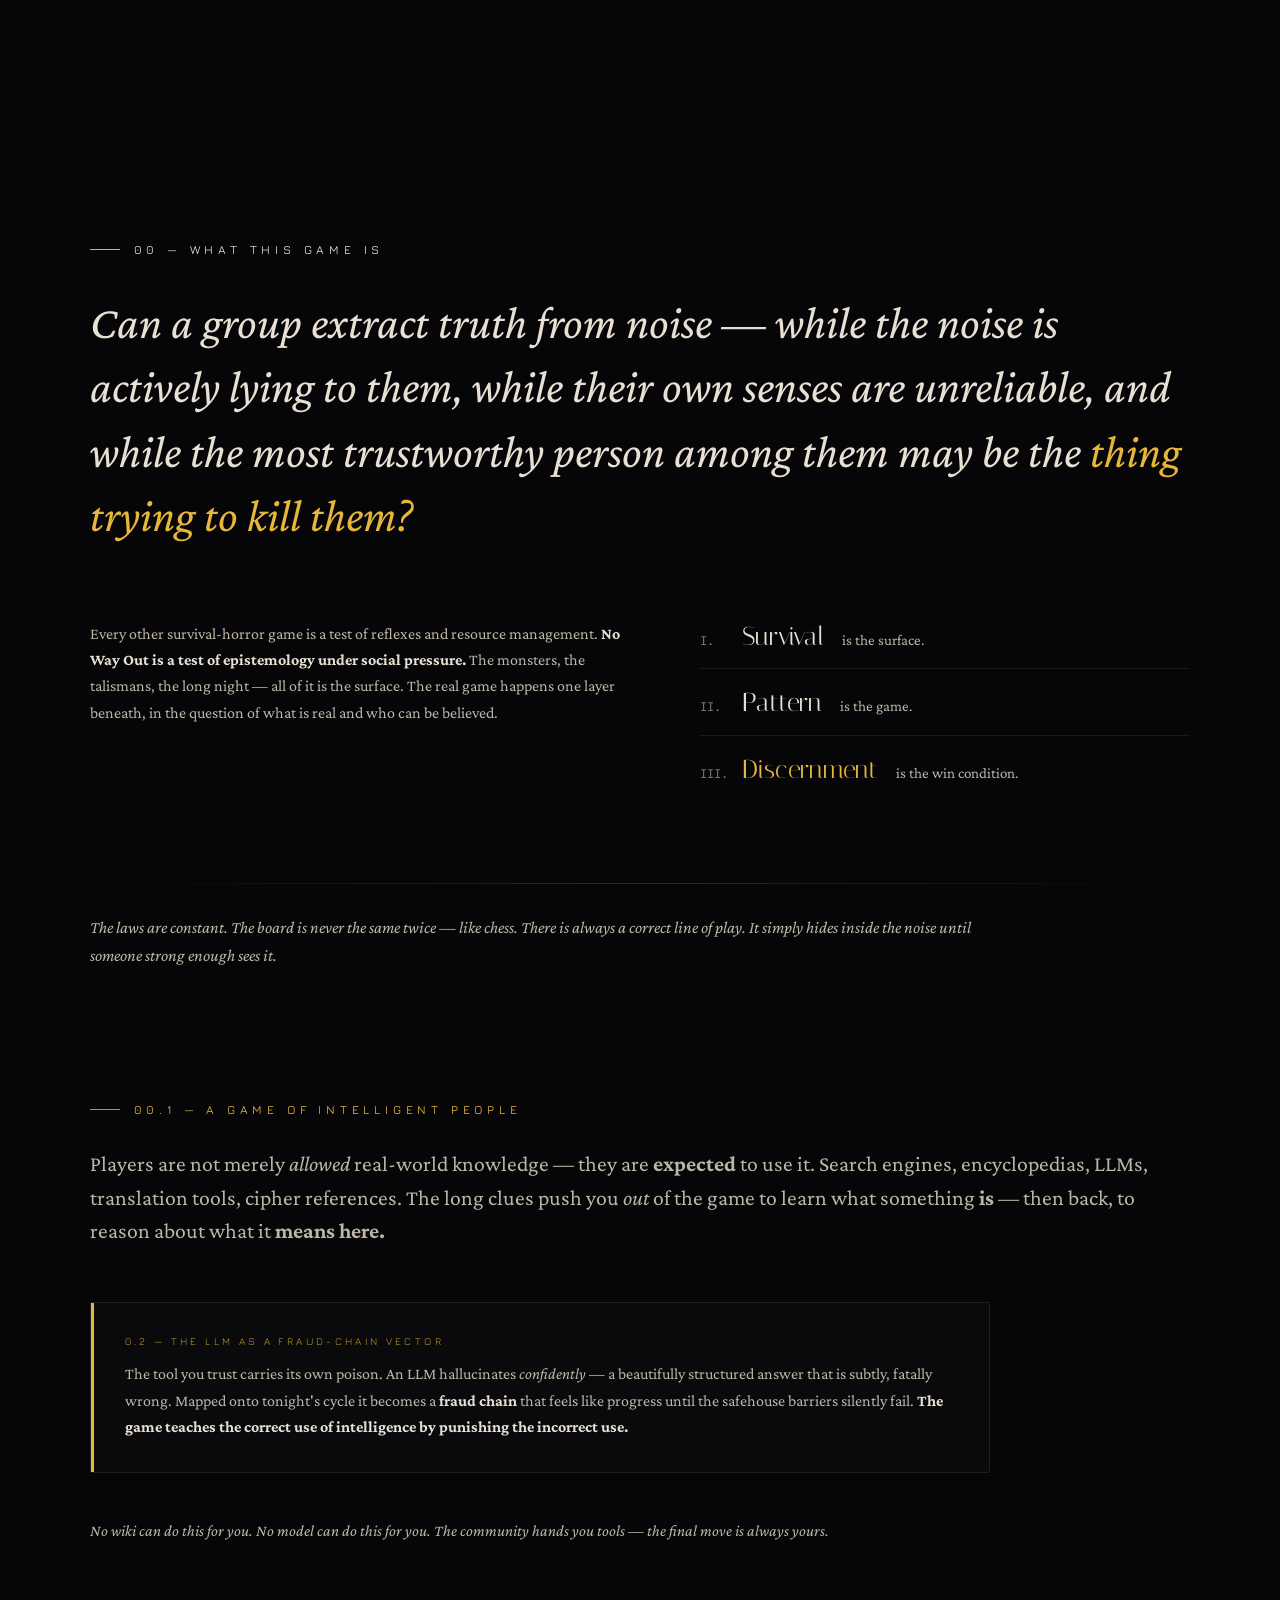
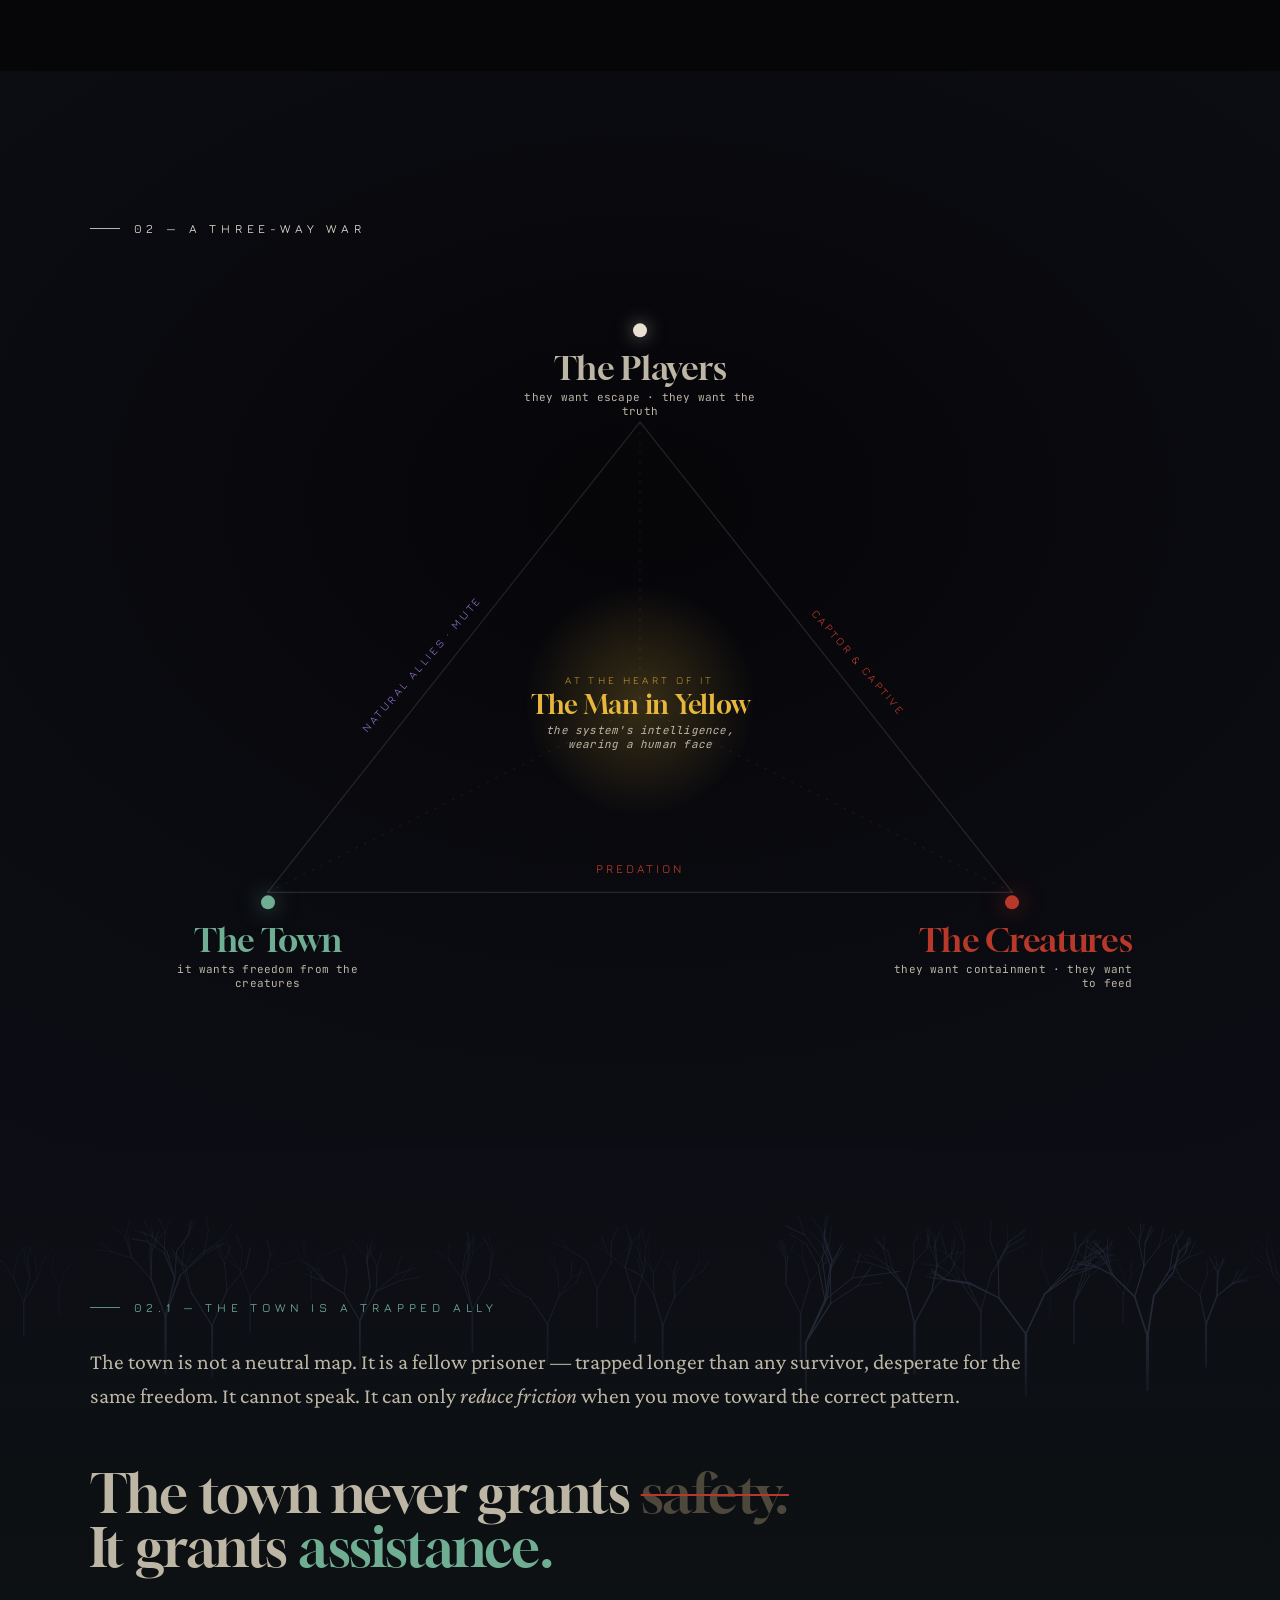
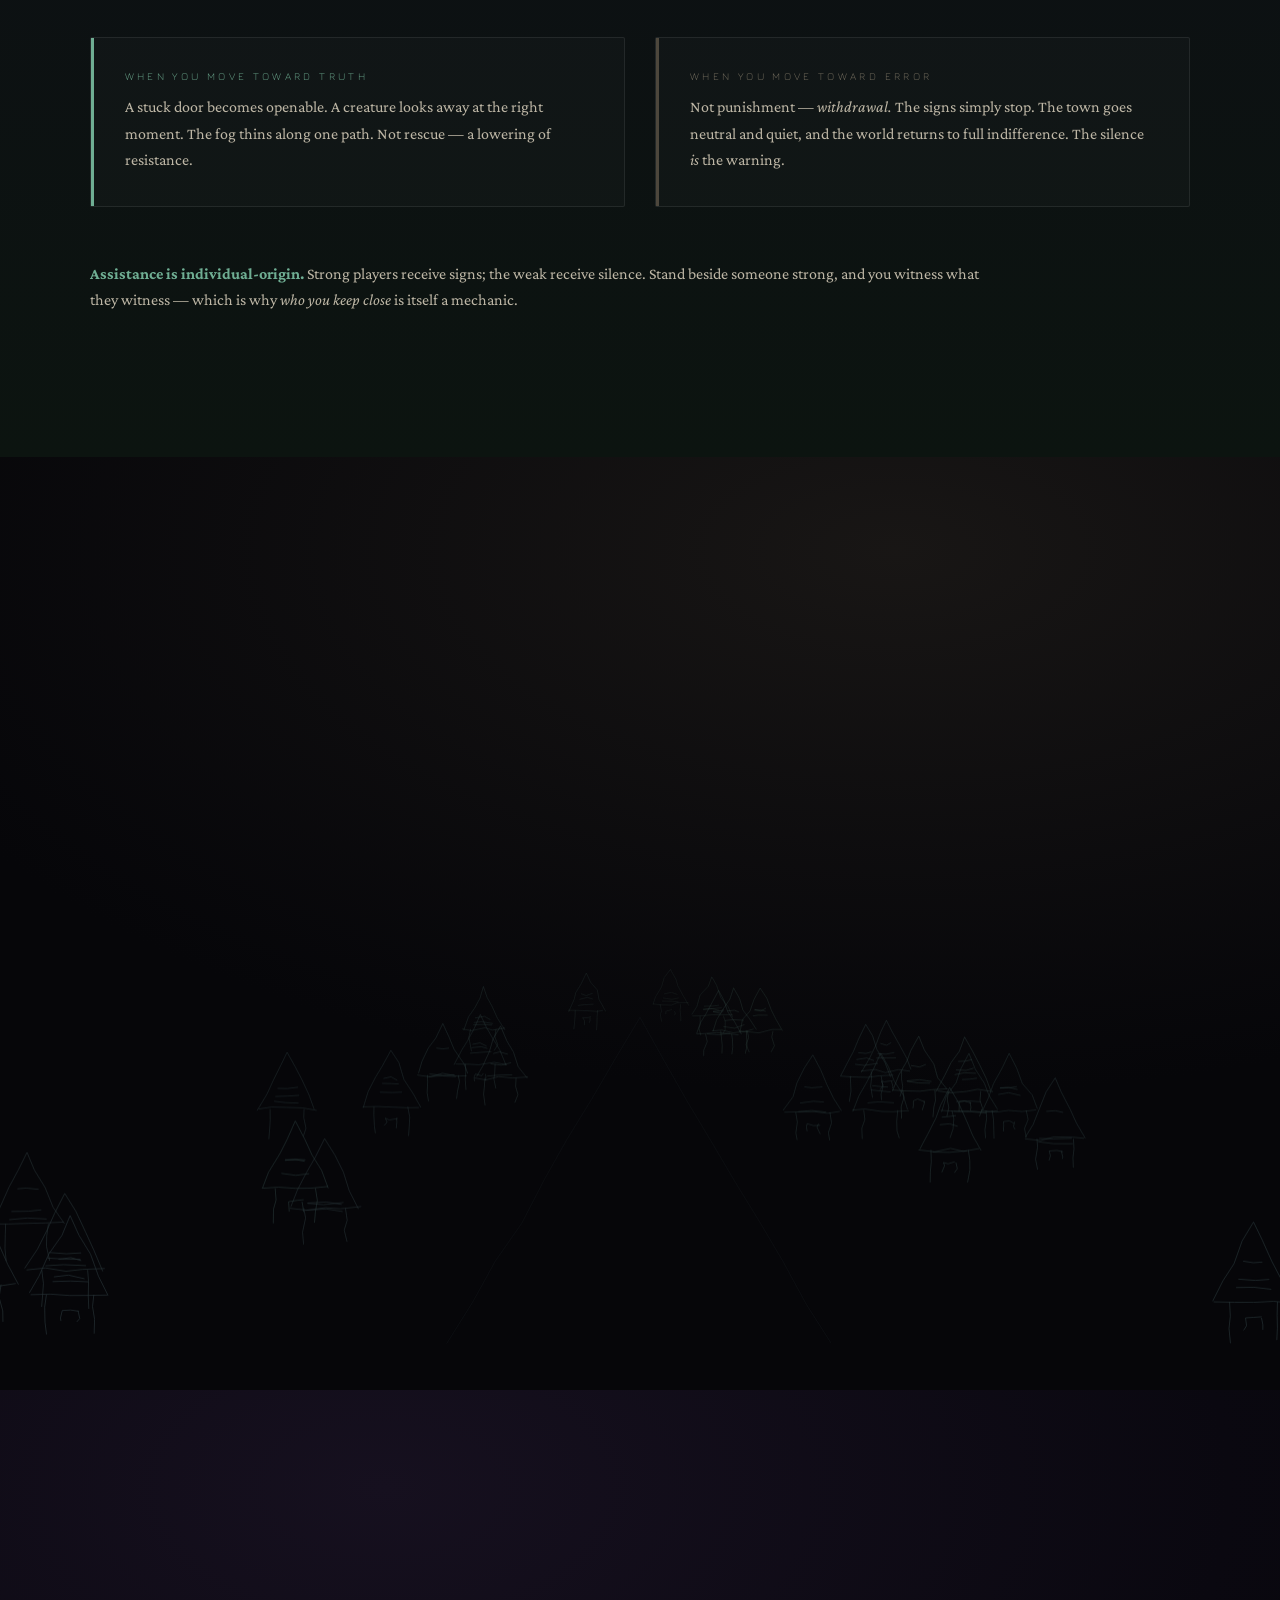
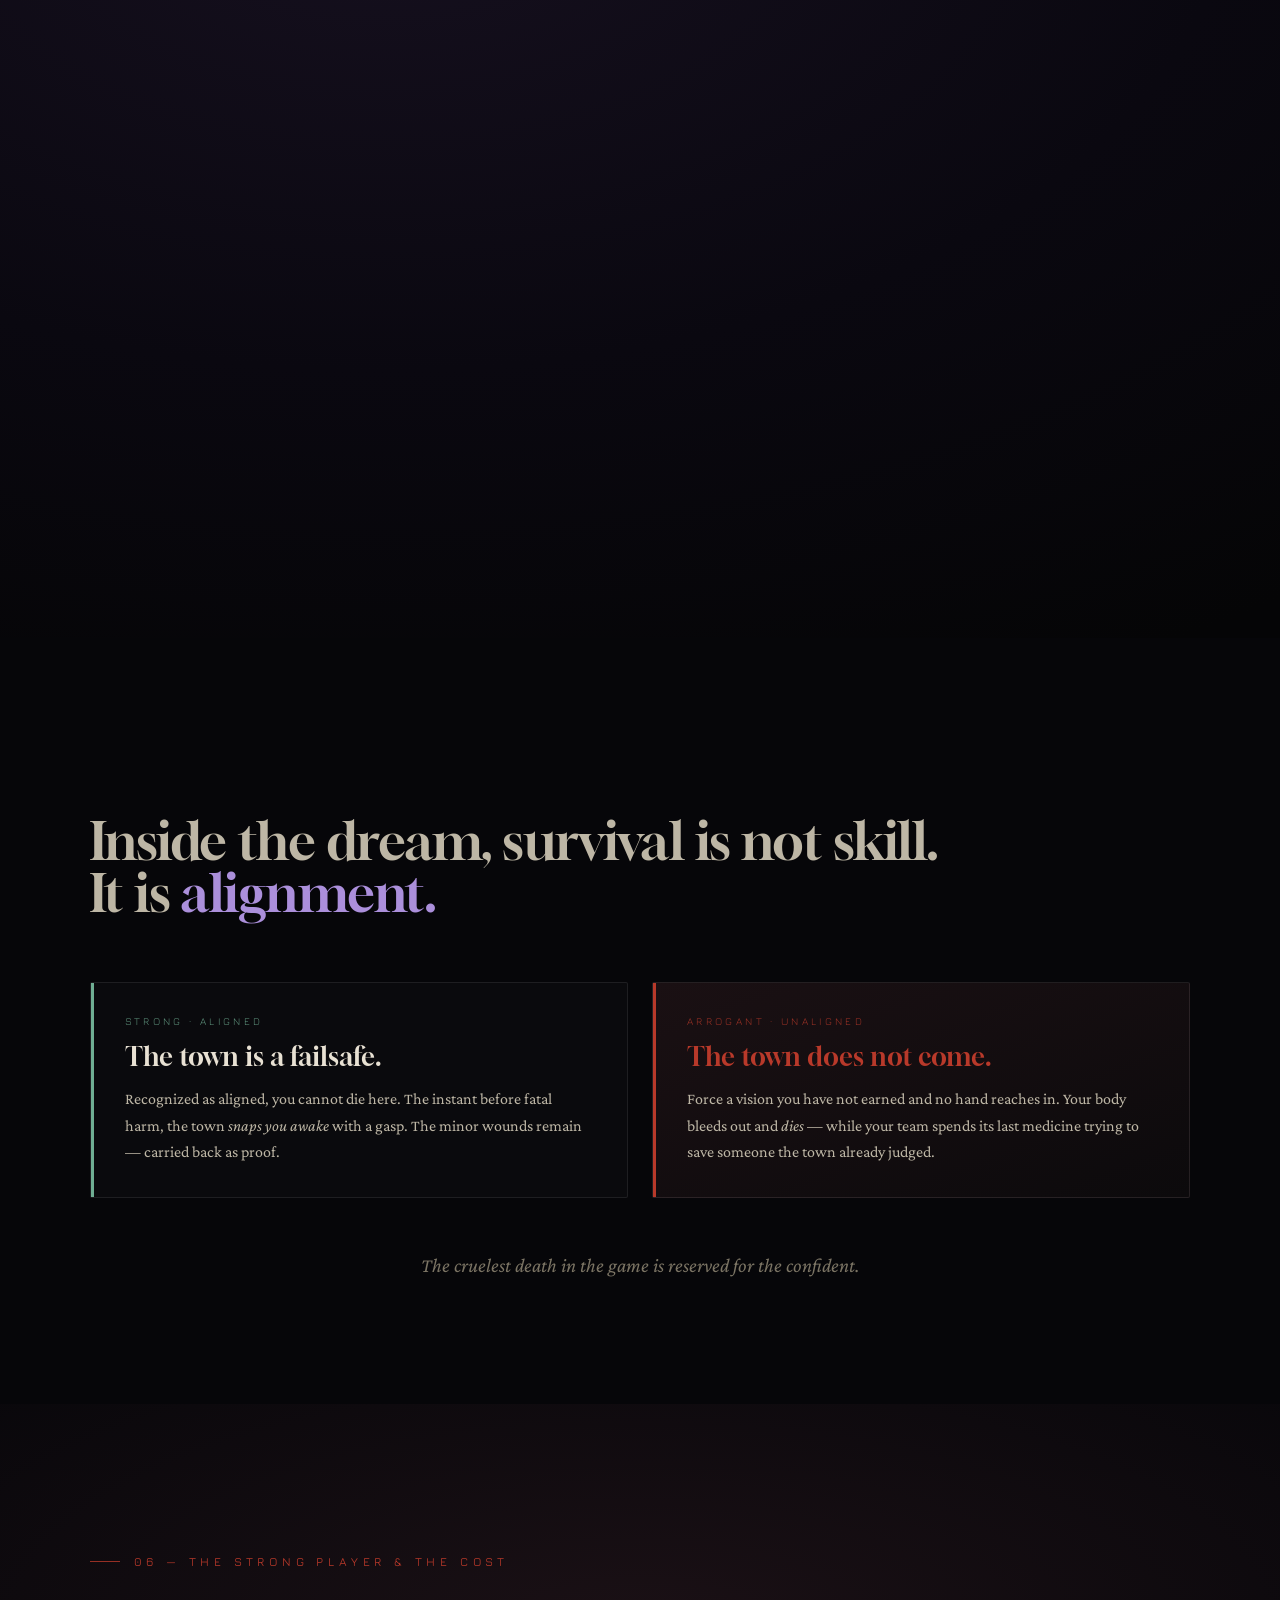
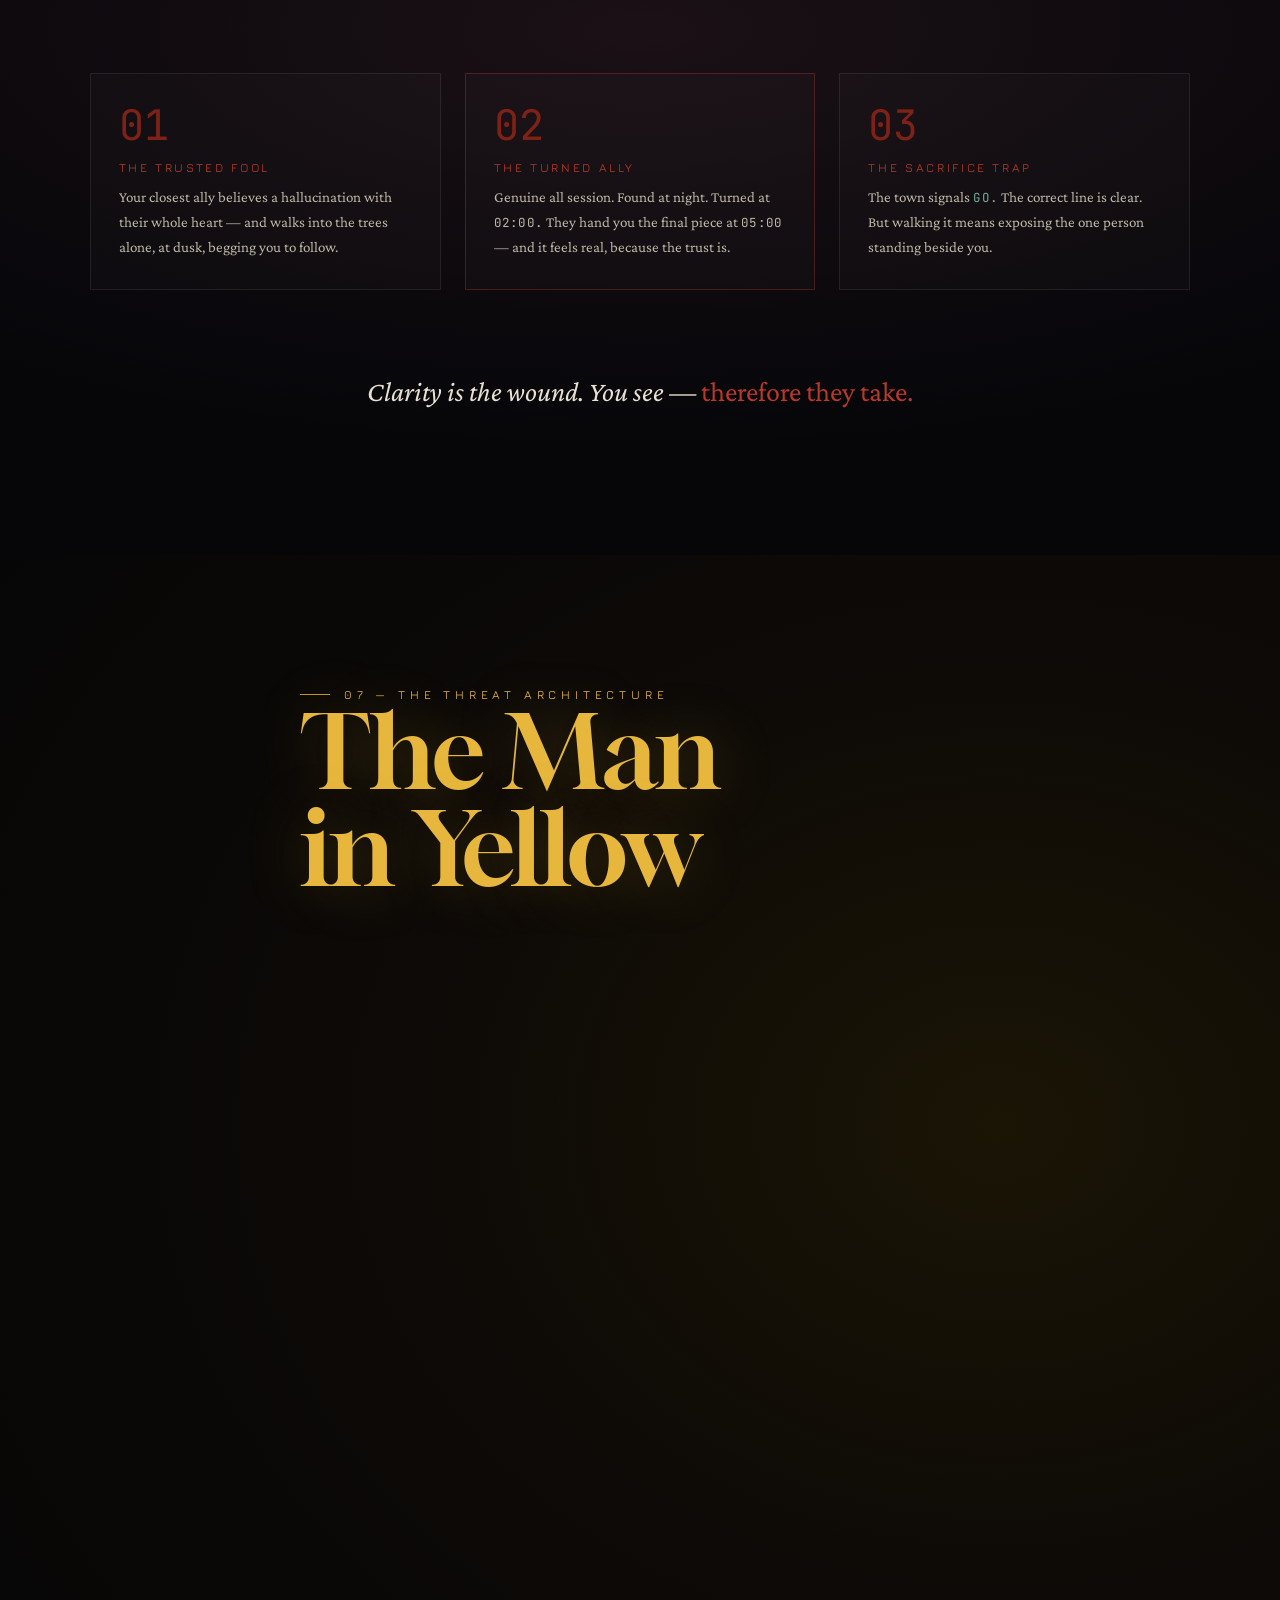
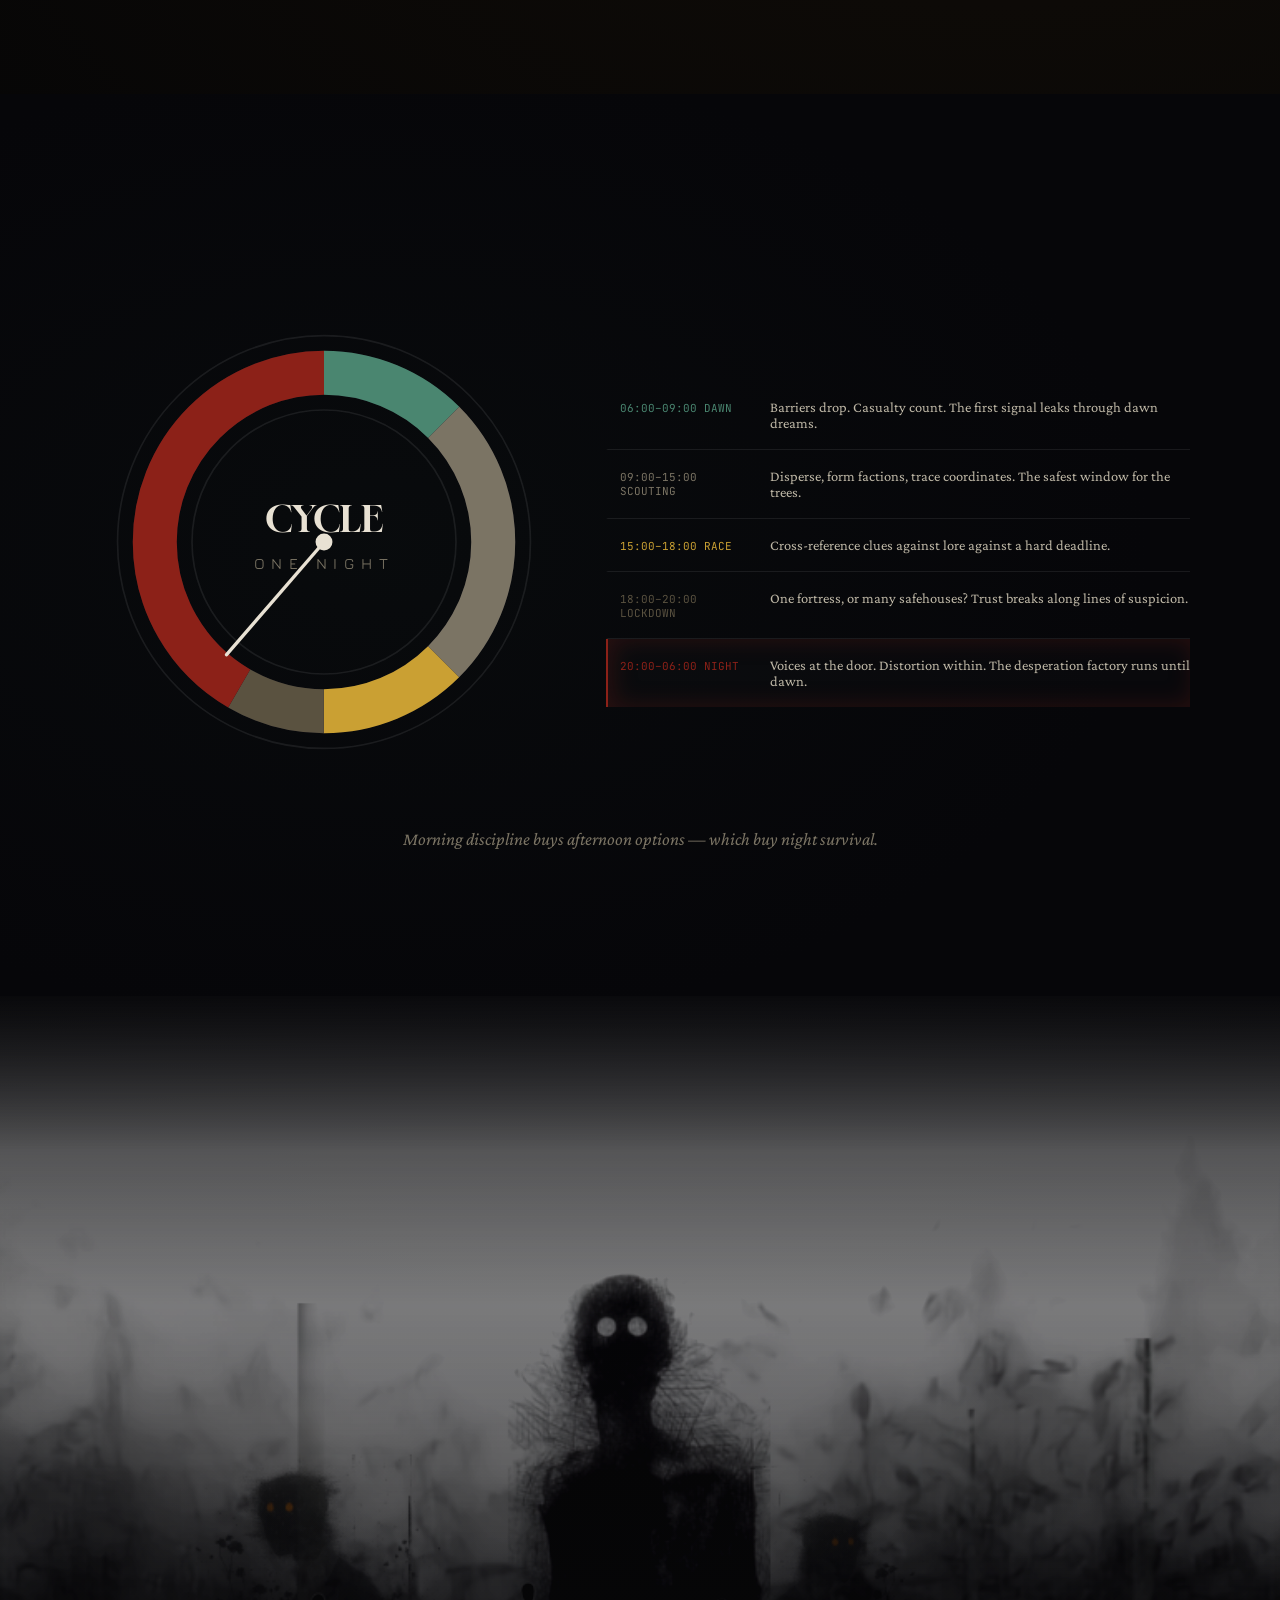
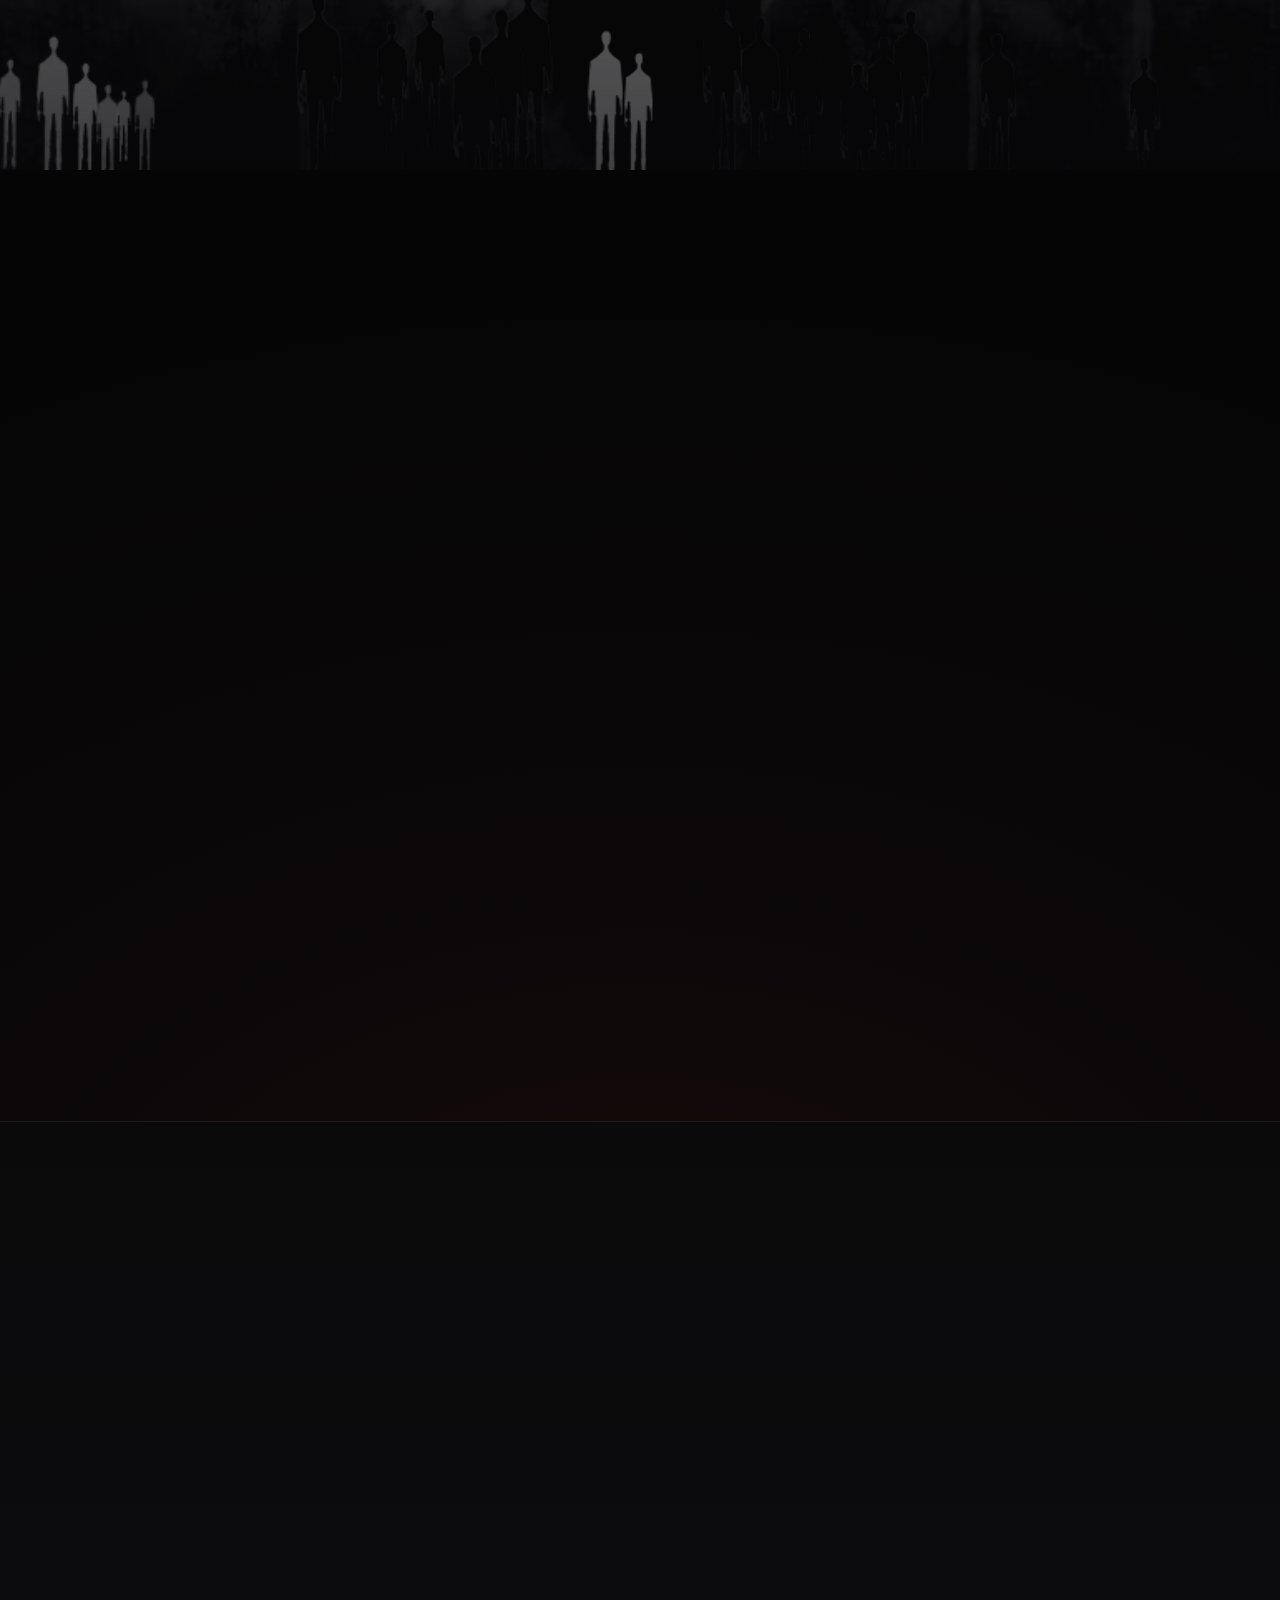
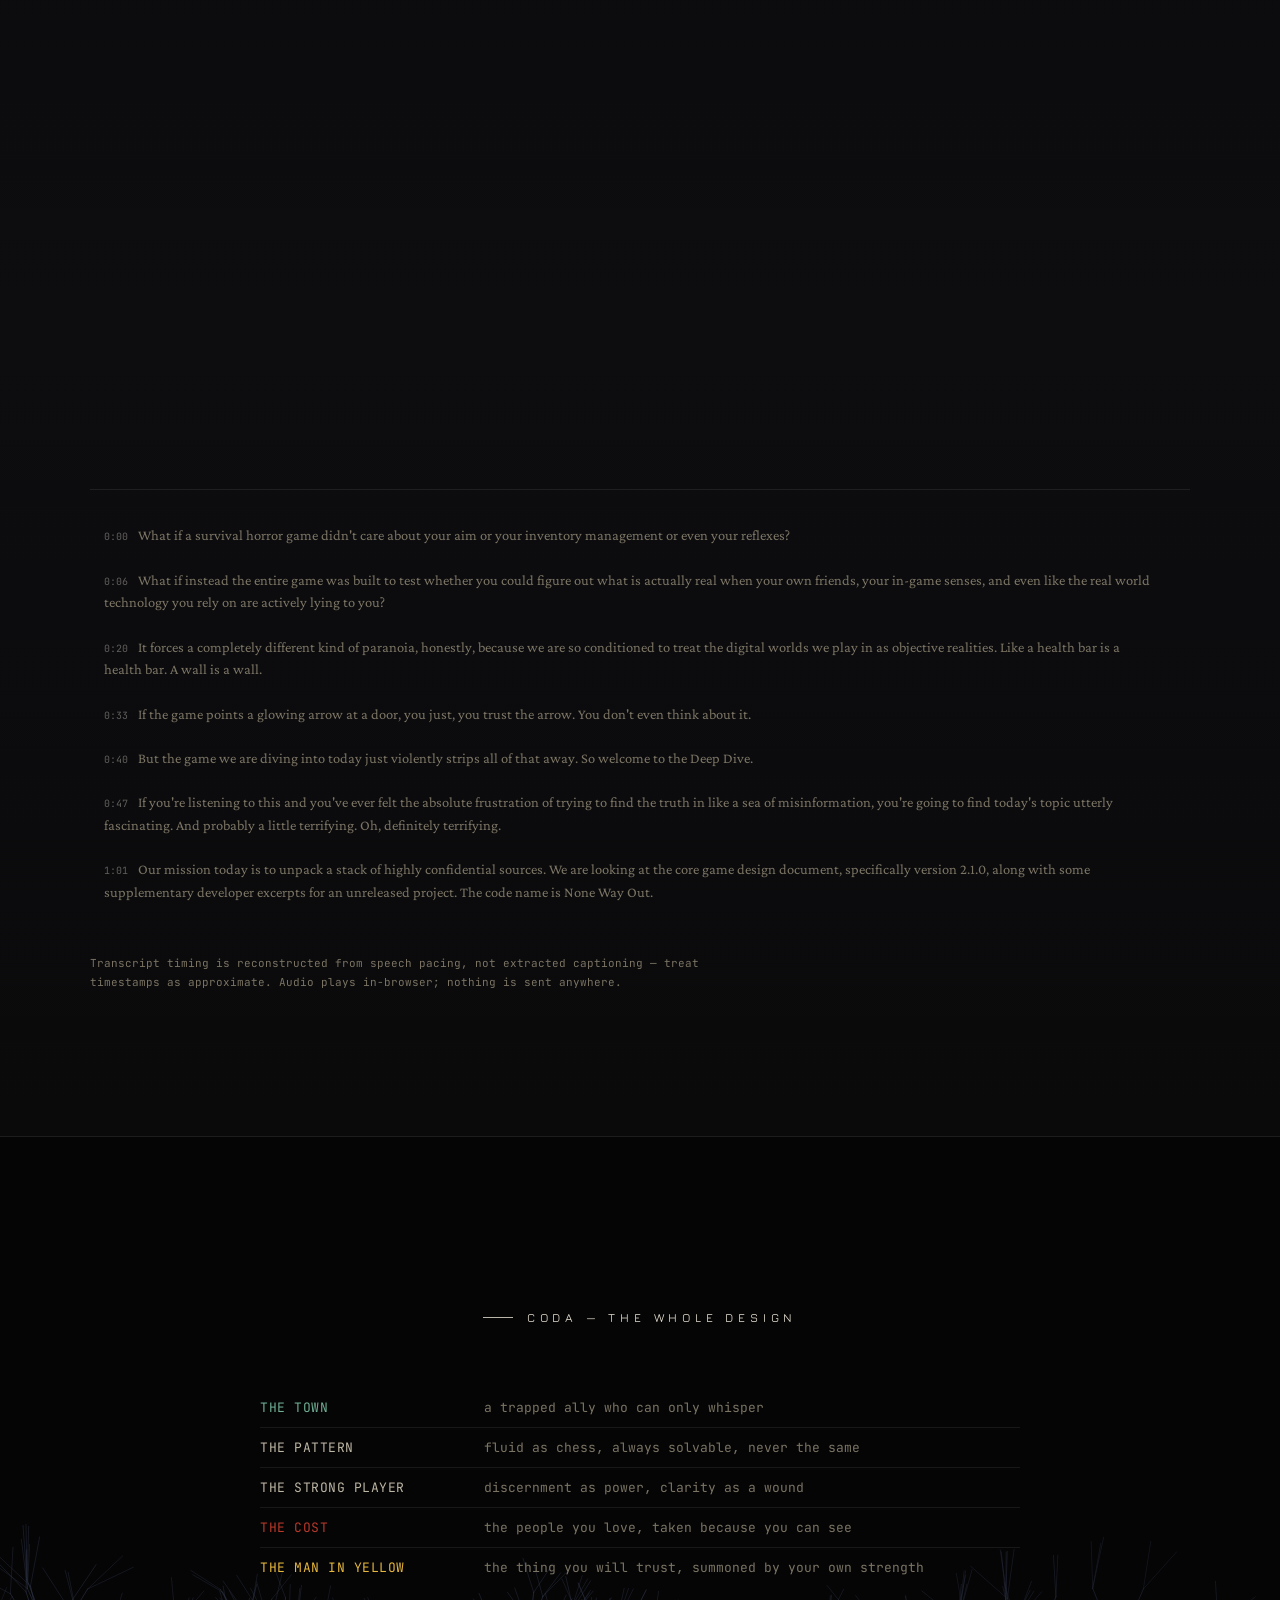
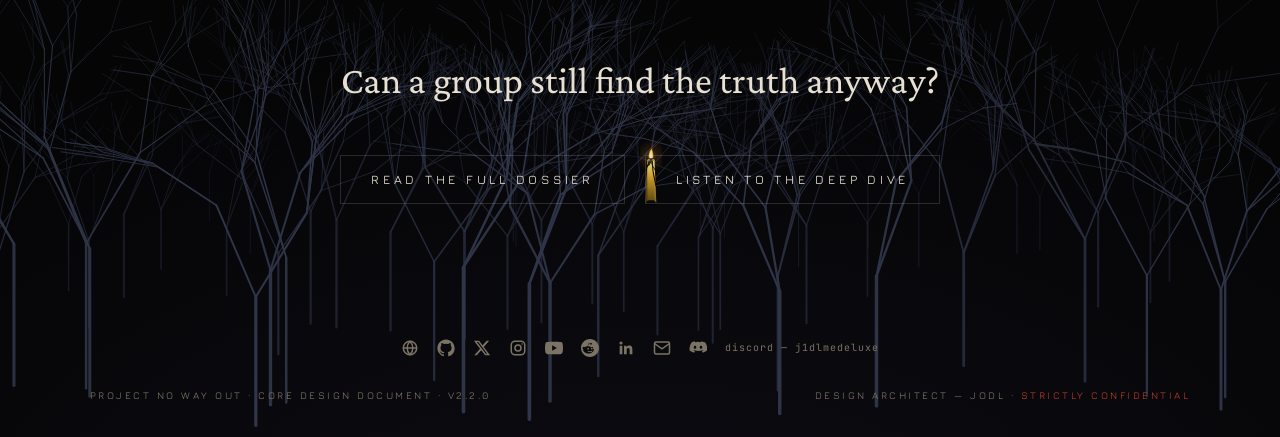
==== commit 8e2e50d8: "seo: add Google Search Console verification meta tag Co-Authored-By: Claude Opus 4.8 <noreply@anthro" ====
--- a/index.html
+++ b/index.html
@@ -3,6 +3,7 @@
 <head>
 <meta charset="UTF-8">
 <meta name="viewport" content="width=device-width, initial-scale=1.0">
+<meta name="google-site-verification" content="TJDzFOenv424q9jc-g6kx_fxbsnoXH1wGP6ppTXuGJs" />
 <title>No Way Out — FROM-Inspired Psychological Horror Thriller (PC)</title>
 <meta name="description" content="No Way Out is an asymmetric psychological horror and social-deduction thriller for PC — a FROM-inspired survival game where discerning the truth is the only way out of the night.">
 <meta name="keywords" content="No Way Out, No Way Out game, psychological horror game, horror thriller game, FROM inspired game, FROM series inspired game, best psychological horror game, best horror thriller game, PC horror game, social deduction horror, survival horror thriller, epistemic horror">
